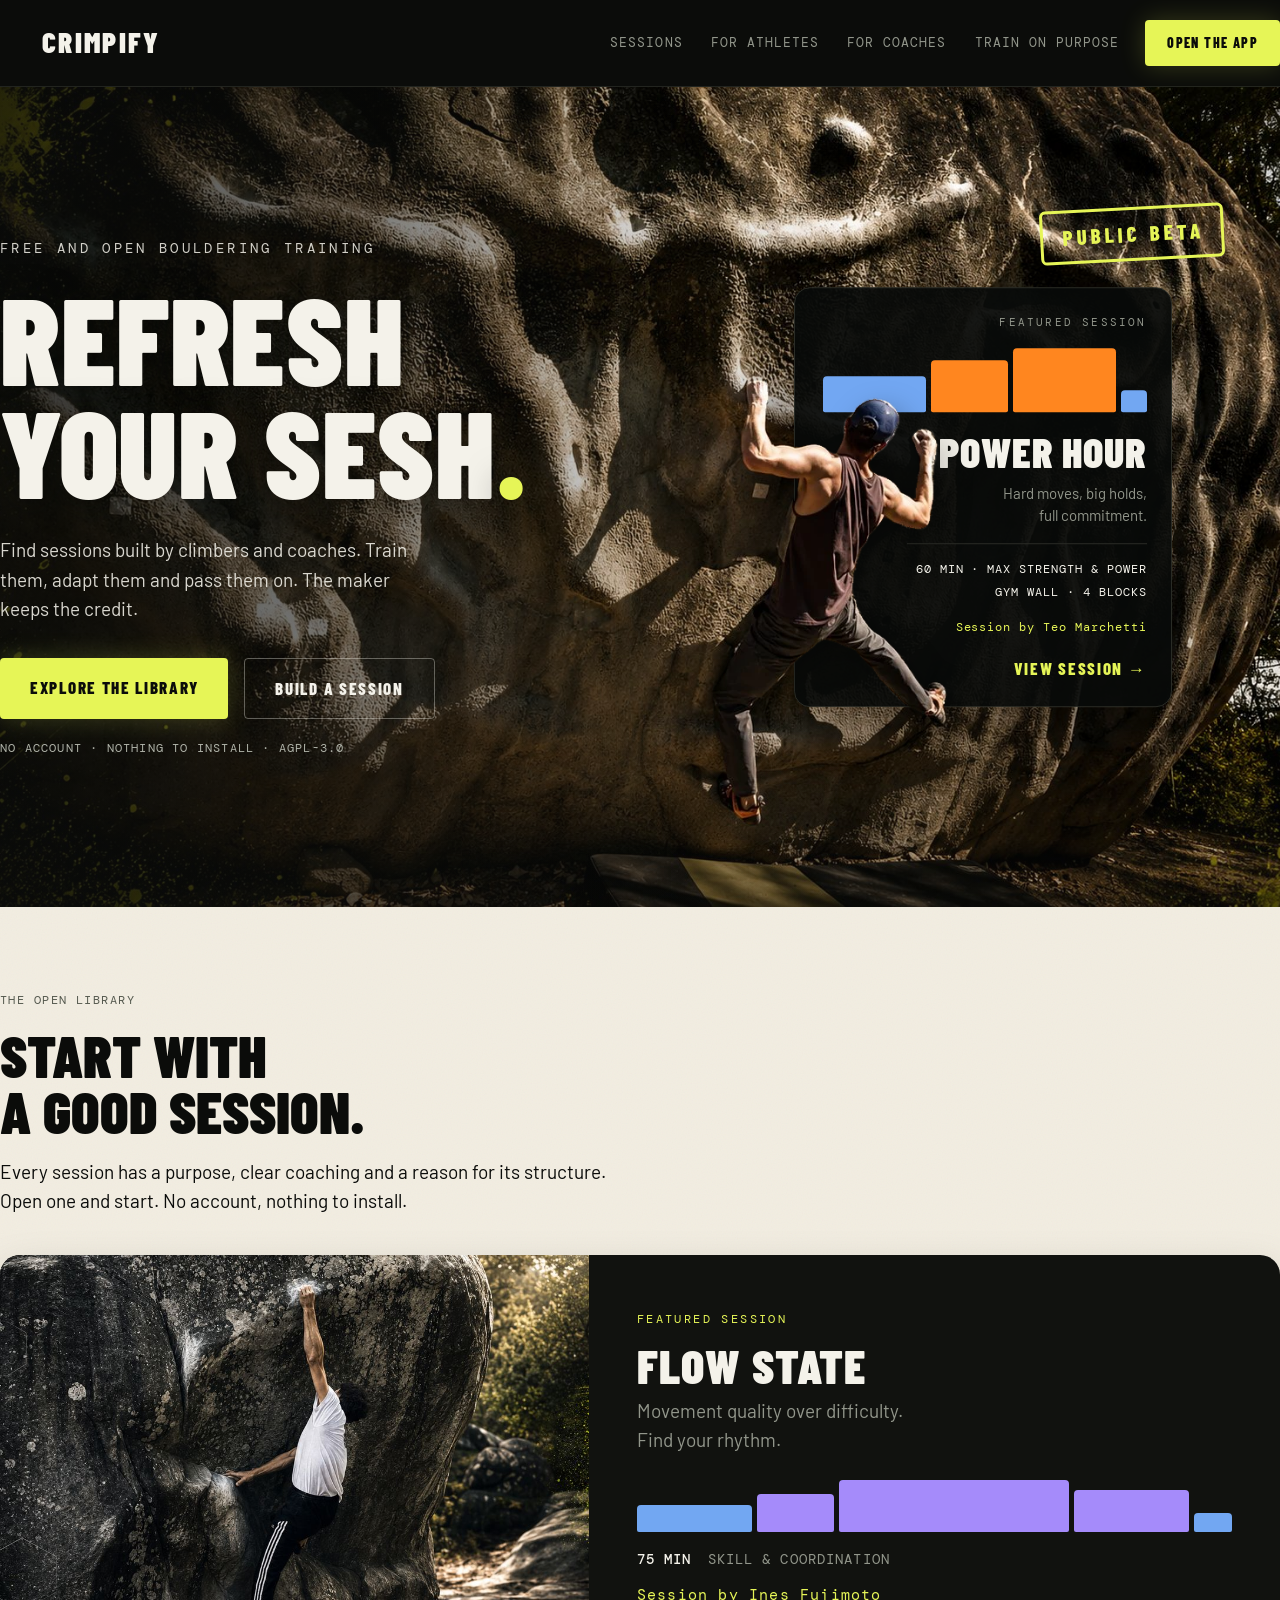
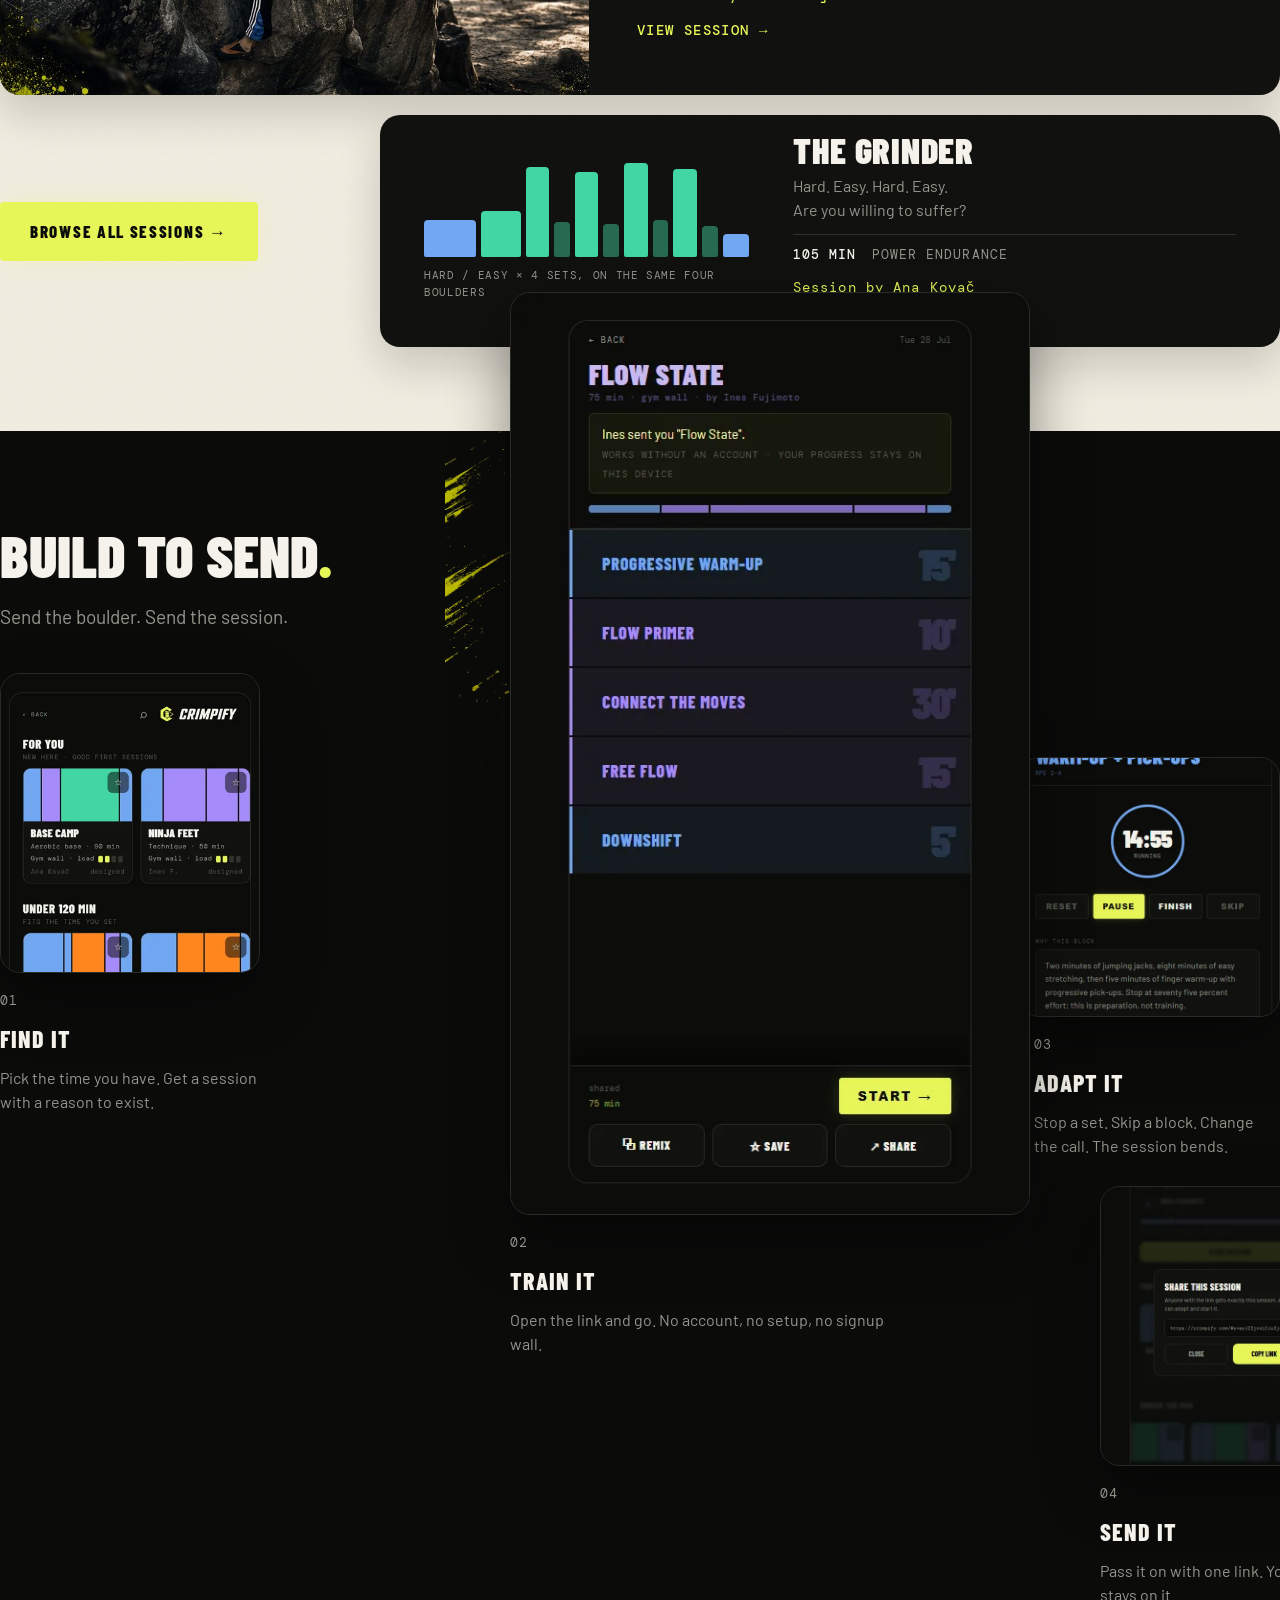
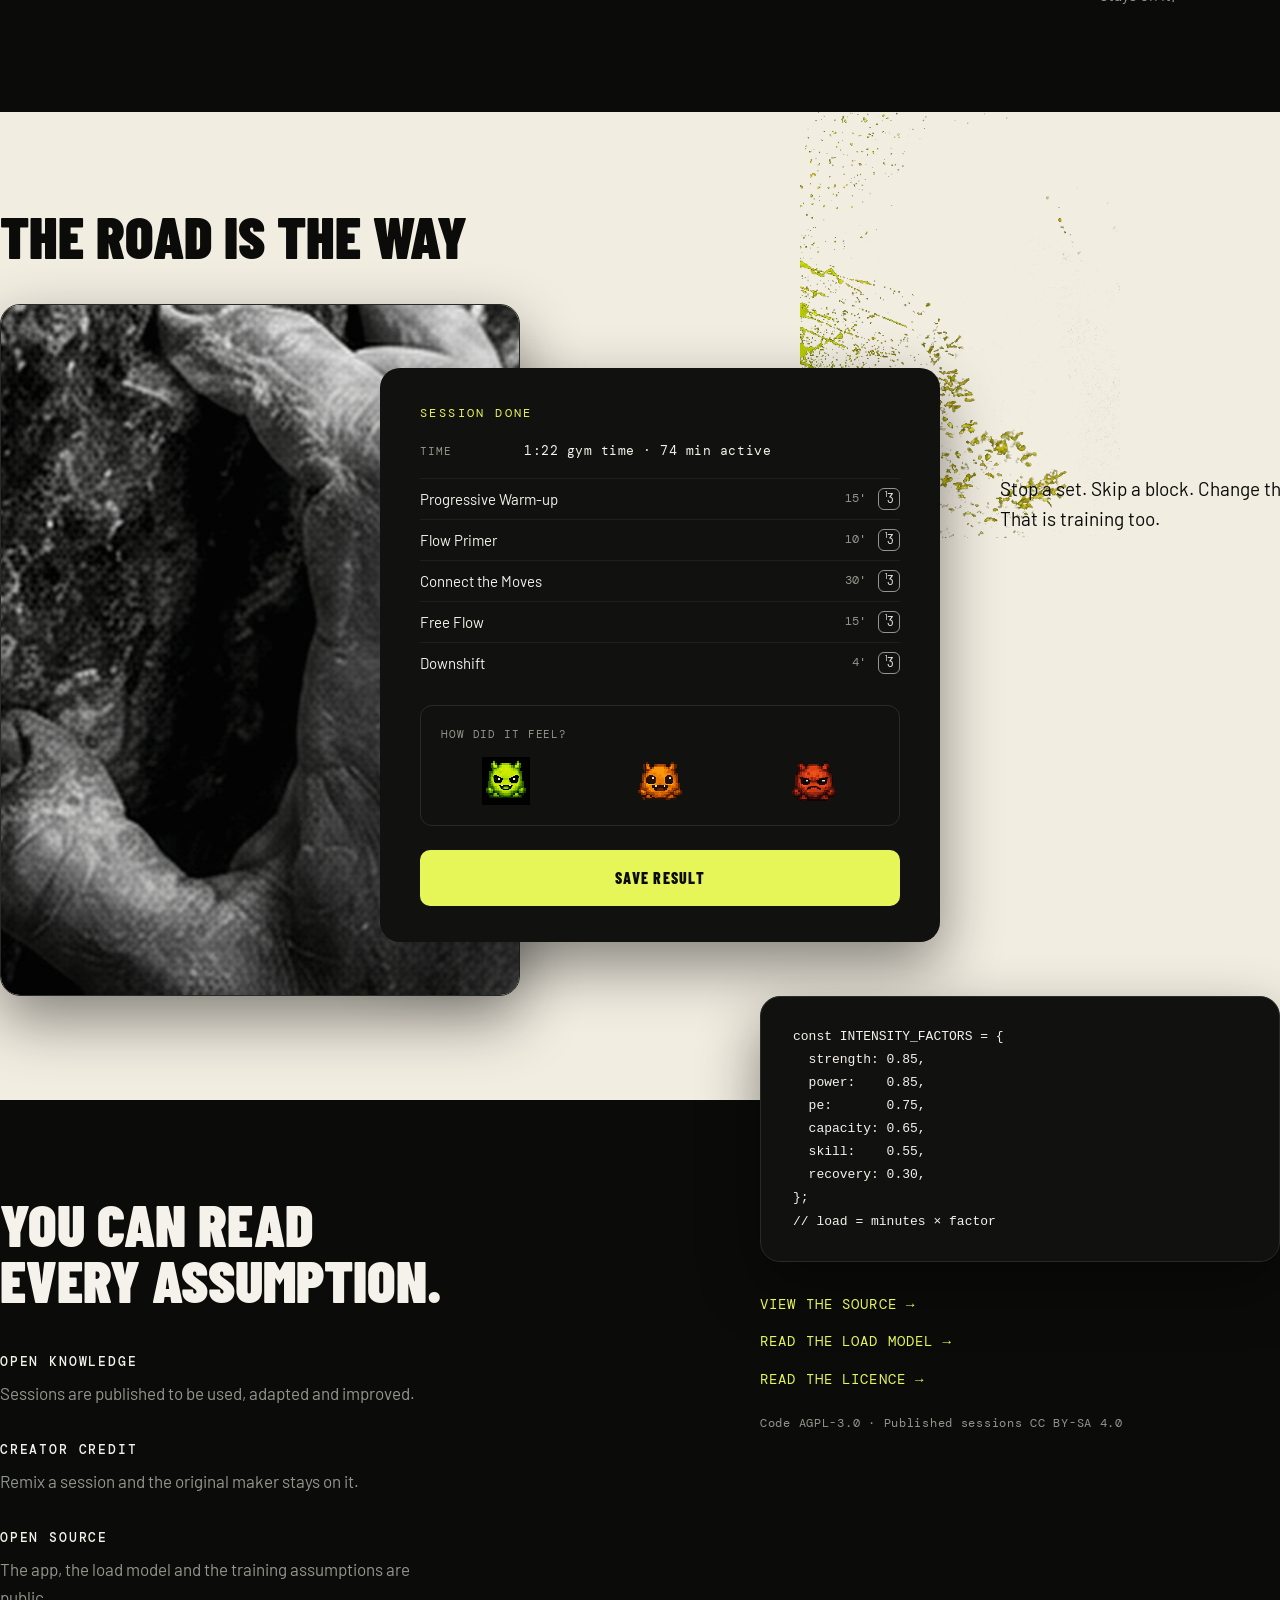
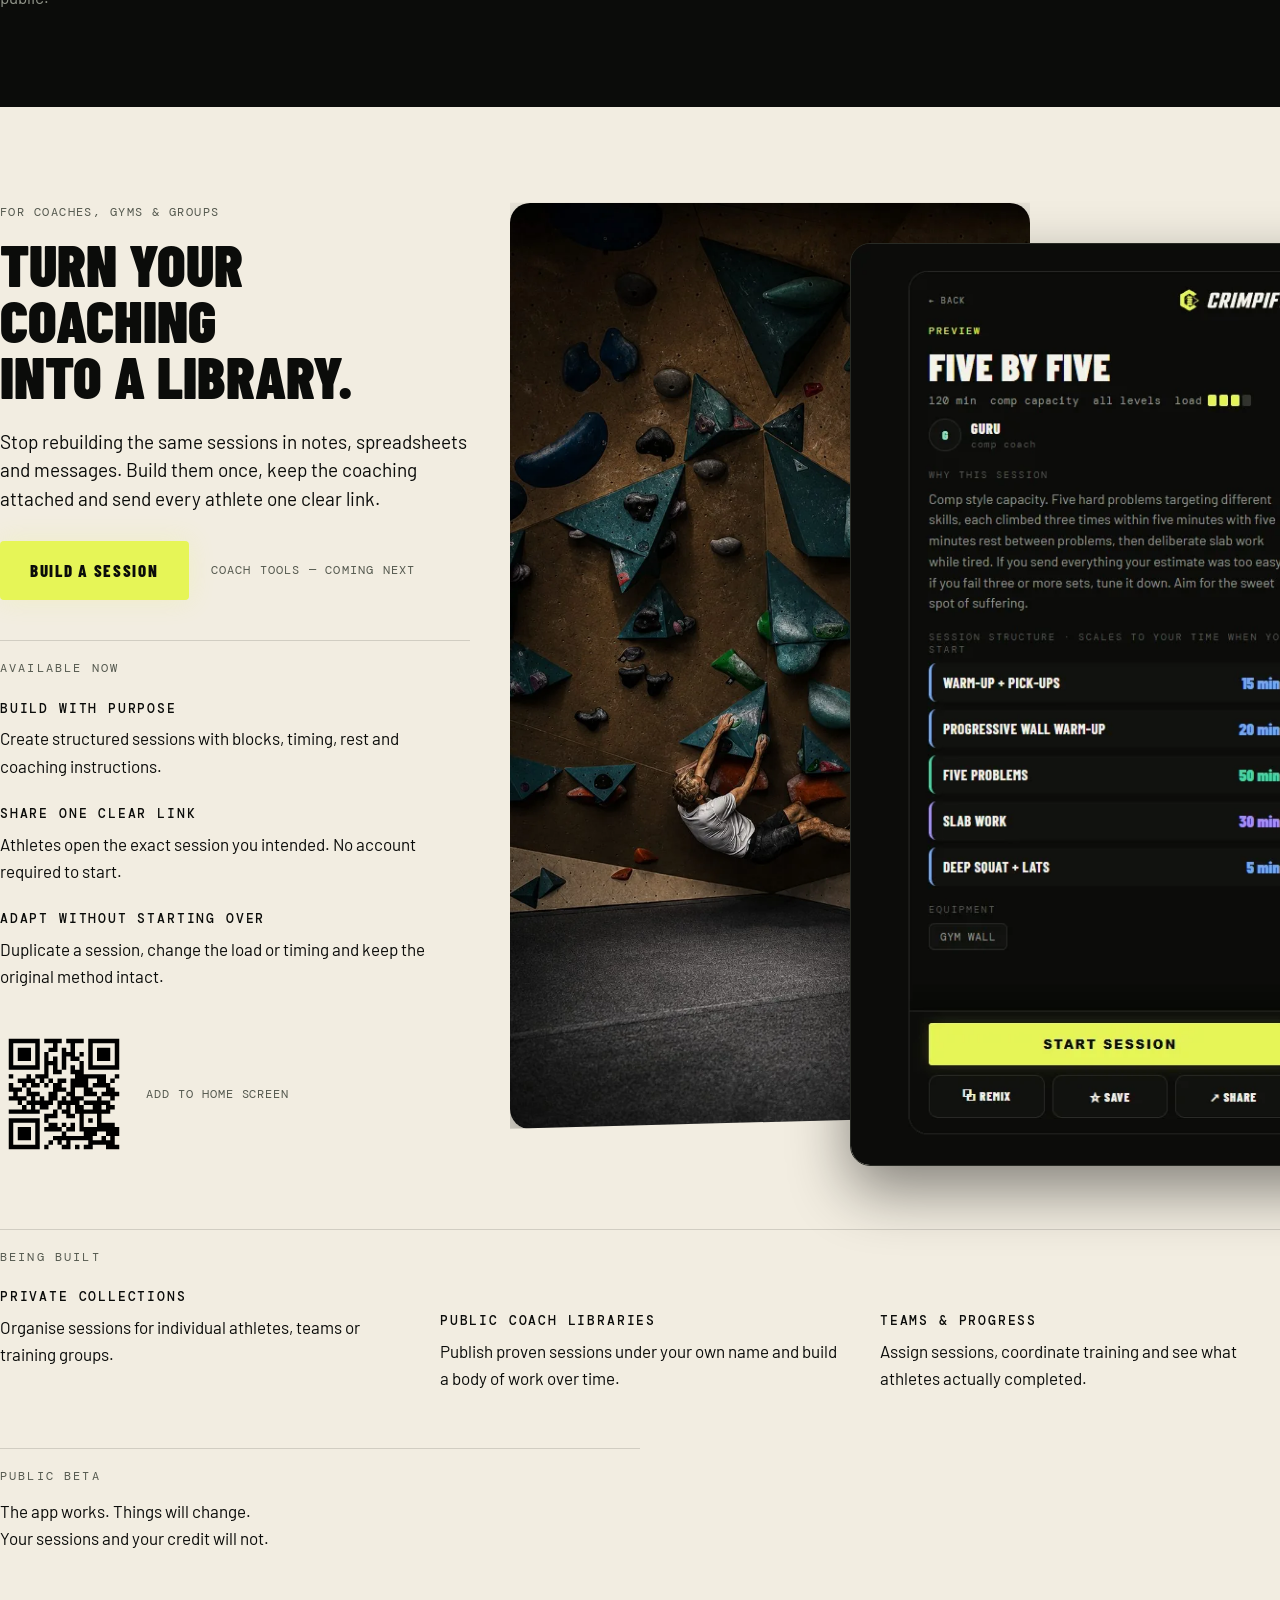
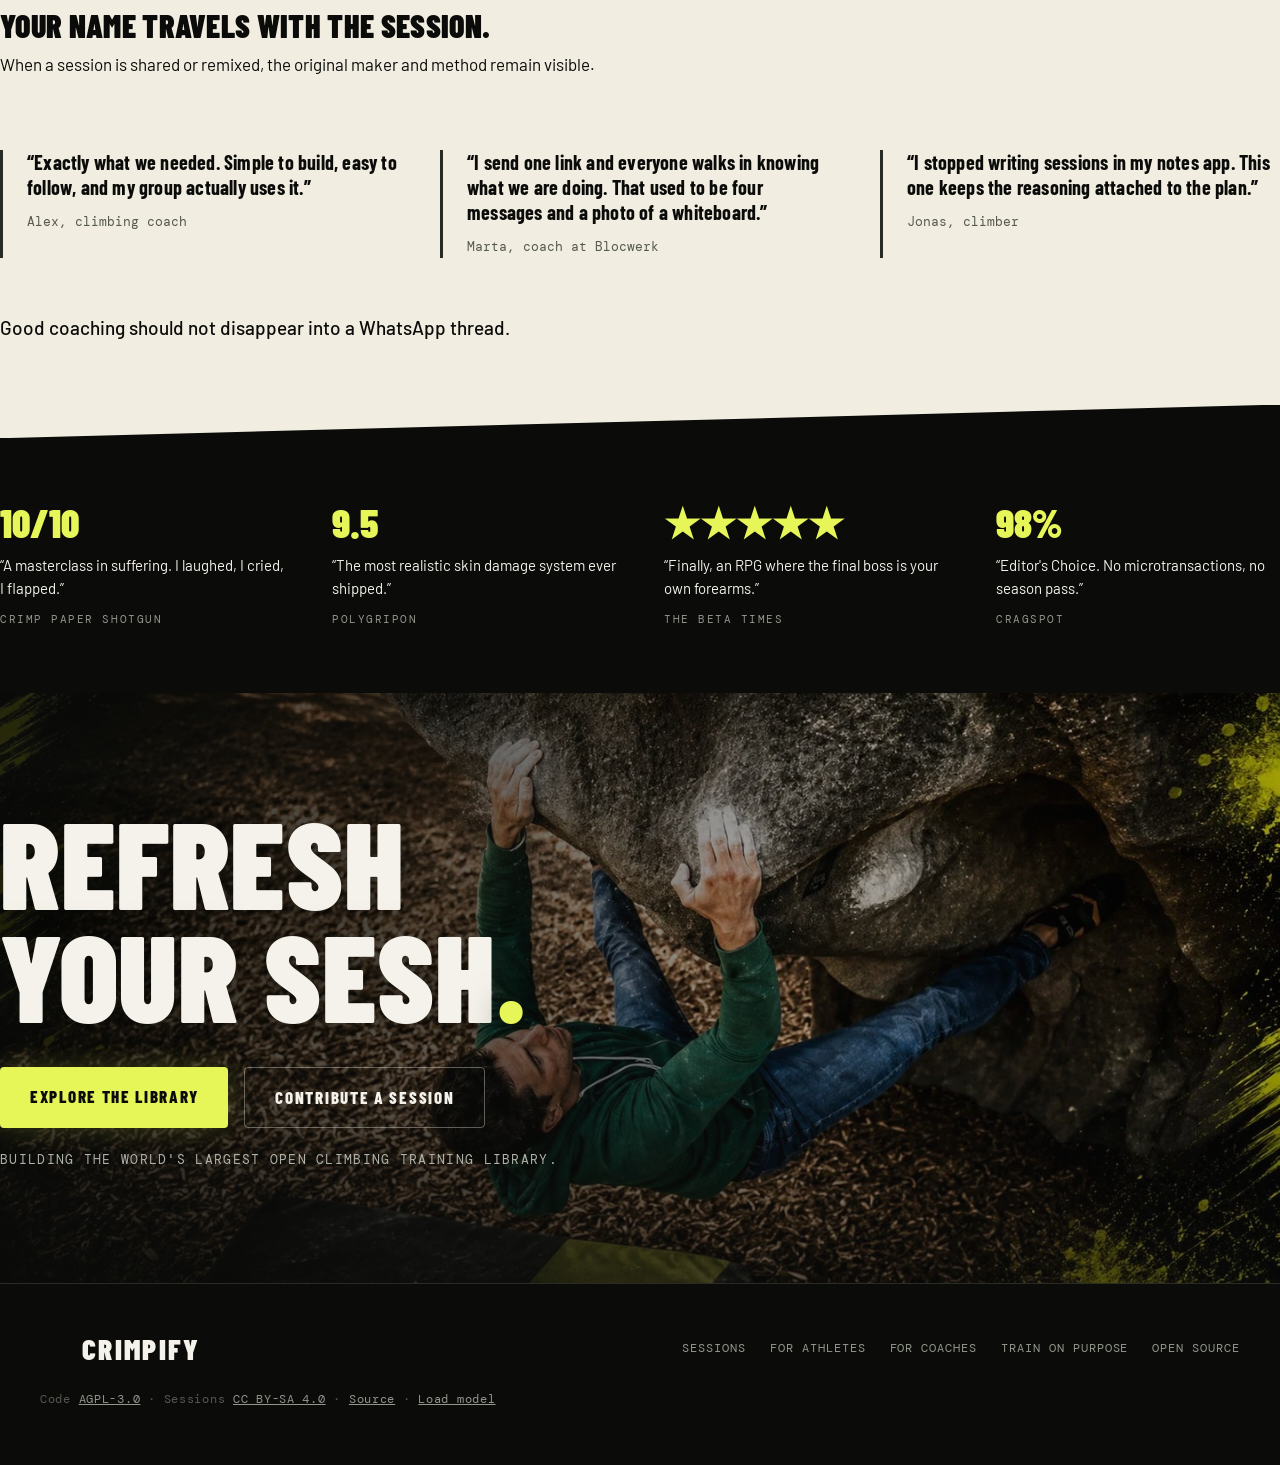
==== why/index.html @ f175fdbe "site: mock-namen op de coachquotes Alex (coach), Marta (coach at Blocwerk, fictieve gym - bewust nie" ====
<!DOCTYPE html>
<html lang="en">
<head>
<meta charset="UTF-8">
<meta name="viewport" content="width=device-width, initial-scale=1.0">
<title>Crimpify &middot; Free and open bouldering training</title>
<meta name="description" content="Sessions built by climbers and coaches. Open one and start. No account, nothing to install. The maker keeps the credit.">
<link rel="canonical" href="https://crimpify.com/why/">
<meta property="og:title" content="Crimpify: the open climbing training library">
<meta property="og:description" content="Refresh your sesh. Find it. Send it. Remix it.">
<meta property="og:image" content="https://crimpify.com/og.png">
<meta property="og:url" content="https://crimpify.com/why/">
<meta name="theme-color" content="#0B0C0A">
<link rel="icon" href="../favicon.svg" type="image/svg+xml">
<link rel="stylesheet" href="assets/site.css">
</head>
<body>

<header class="site">
  <div class="wrap site-bar">
    <a class="brand" href="/" aria-label="Crimpify">
      <span class="mark" aria-hidden="true"></span>
      <span><b>CRIMPIFY</b></span>
    </a>
    <nav class="main" aria-label="Sections">
      <a href="#sessions">Sessions</a>
      <a href="#athletes">For athletes</a>
      <a href="#coaches">For coaches</a>
      <a href="#purpose">Train on purpose</a>
    </nav>
    <a class="btn btn-acid" href="/">Open the app</a>
    <!-- mobiel menu: <details>, geen JS; desktop verbergt dit -->
    <details class="m-nav">
      <summary aria-label="Menu"><i></i><i></i></summary>
      <nav class="m-panel" aria-label="Sections">
        <a href="#sessions">Sessions</a>
        <a href="#athletes">For athletes</a>
        <a href="#coaches">For coaches</a>
        <a href="#purpose">Train on purpose</a>
      </nav>
    </details>
  </div>
</header>

<main>
  <!-- STAGE 1: alleen de hero. Volgende secties volgen per fase. -->
  <section class="hero">
    <div class="hero-photo" role="img" aria-label="Boulderer moving across a sculpted outdoor boulder"></div>
    <div class="hero-shade" aria-hidden="true"></div>
    <div class="wrap hero-grid">
      <div class="hero-copy">
        <p class="eyebrow">Free and open bouldering training</p>
        <h1>Refresh<br>your sesh<span class="dot">.</span></h1>
        <p class="lede">Find sessions built by climbers and coaches. Train them, adapt them and pass them on. The maker keeps the credit.</p>
        <div class="hero-ctas">
          <a class="btn btn-acid" href="/#browse">Explore the library</a>
          <a class="btn btn-ghost" href="/#build">Build a session</a>
        </div>
        <p class="trust">No account &middot; Nothing to install &middot; AGPL-3.0</p>
      </div>
    </div>

    <!-- compacte Power Hour-kaart, rechts van het midden, ingebed in de foto -->
    <a class="ph-card" id="phStack" href="/#s=eyJ2IjoxLCJuIjoiUG93ZXIgSG91ciIsImsiOlsicGhXYXJtdXAiLCJwaER5bmFtaWMiLCJwaExpbWl0IiwicGhEb3duc2hpZnQiXSwidCI6NjAsImMiOiJyZWQiLCJtIjoiVGVvIE1hcmNoZXR0aSIsImQiOlsyMCwxNSwyMCw1XX0" aria-label="Featured session: Power Hour by Teo Marchetti. View in the app.">
      <span class="ph-kicker">Featured session</span>
      <span class="fp" aria-hidden="true">
        <i style="flex:20;height:56%;background:var(--prepare)"></i>
        <i style="flex:15;height:82%;background:var(--max-effort)"></i>
        <i style="flex:20;height:100%;background:var(--max-effort)"></i>
        <i style="flex:5;height:34%;background:var(--prepare)"></i>
      </span>
      <span class="ph-name">Power Hour</span>
      <span class="ph-int">Hard moves, big holds,<br>full commitment.</span>
      <span class="ph-meta"><span>60 min &middot; Max Strength &amp; Power</span><br><span class="ph-meta2">Gym wall &middot; 4 blocks</span></span>
      <span class="ph-by">Session by Teo Marchetti</span>
      <span class="ph-view">View session &#8594;</span>
    </a>
    <span class="beta-stamp" aria-label="Public beta">Public beta</span>
    <!-- voorgrondlaag: vrijstaand klimmer-asset (alpha-mask) op hetzelfde
         canvas als de herofoto, met identieke background-regels en dus
         per constructie uitgelijnd. De kaart zit achter de klimmer en
         voor de rots. pointer-events none. -->
    <div class="hero-climber" aria-hidden="true"></div>
  </section>

  <!-- STAGE 3.3: de bibliotheek, gereset. Alleen: intro, een groot
       Flow State-object, een lage Grinder-strip en een Browse-actie.
       Geen telefoon, geen extra kaarten; de catalogus leeft in de app.
       Data en /#s=-links komen uit de echte app-catalogus. -->
  <section class="library" id="sessions">
    <div class="wrap">

      <header class="lib-head">
        <p class="lib-eyebrow">The open library</p>
        <h2>Start with<br>a good session.</h2>
        <p class="lib-lede">Every session has a purpose, clear coaching and a reason for its structure.<br>Open one and start. No account, nothing to install.</p>
      </header>

      <!-- het enige featured object: foto links (~45%), product rechts -->
      <a class="lc lc-flow" href="/#s=[base64]" aria-label="Flow State, 75 minute skill session by Ines Fujimoto, gym wall or spray wall. View in the app.">
        <img class="lc-photo" src="assets/lib-flowstate-560.jpg" srcset="assets/lib-flowstate-560.jpg 560w, assets/lib-flowstate-1000.jpg 1000w" sizes="(max-width:768px) 100vw, 600px" loading="lazy" alt="Climber in an open, extended position reaching high on a sunlit boulder">
        <div class="lc-body">
          <span class="lc-kicker">Featured session</span>
          <span class="lc-name">Flow State</span>
          <span class="lc-int">Movement quality over difficulty.<br>Find your rhythm.</span>
          <span class="fp" aria-hidden="true">
            <i style="flex:15;height:42%;background:var(--prepare)"></i>
            <i style="flex:10;height:60%;background:var(--skill)"></i>
            <i style="flex:30;height:82%;background:var(--skill)"></i>
            <i style="flex:15;height:66%;background:var(--skill)"></i>
            <i style="flex:5;height:30%;background:var(--prepare)"></i>
          </span>
          <span class="lc-stats"><b>75 min</b><span>Skill &amp; coordination</span></span>
          <span class="lc-by">Session by Ines Fujimoto</span>
          <span class="lc-view">View session &#8594;</span>
        </div>
      </a>

      <!-- onderste rij: actie links in de bewuste leegte, strip rechts -->
      <div class="lib-row">
        <div class="lib-cta">
          <a class="btn btn-acid" href="/#browse">Browse all sessions &#8594;</a>
        </div>
        <!-- ondersteunende strip: het HEHE-fingerprint is het beeld -->
        <a class="lc lc-grind" href="/#s=eyJ2IjoxLCJuIjoiVGhlIEdyaW5kZXIiLCJrIjpbInRnV2FybXVwIiwidGdTZXR1cCIsInRnSGVoZSIsInRnRG93bnNoaWZ0Il0sInQiOjEwNSwiYyI6ImxpbWUiLCJtIjoiQW5hIEtvdmHEjSIsImQiOlsyMCwxNSw2MCwxMF19" aria-label="The Grinder, 105 minute power endurance session by Ana Kovač. View in the app.">
          <div class="lc-grind-main">
            <!-- fingerprint = de echte HEHE-structuur: 4 sets hard/easy in het
                 60-min blok; hard = volume, easy = volume-dim -->
            <span class="fp fp-tall" aria-hidden="true">
              <i style="flex:20;height:38%;background:var(--prepare)"></i>
              <i style="flex:15;height:48%;background:var(--volume)"></i>
              <i style="flex:9;height:94%;background:var(--volume)"></i><i style="flex:6;height:36%;background:var(--volume-dim)"></i>
              <i style="flex:9;height:88%;background:var(--volume)"></i><i style="flex:6;height:34%;background:var(--volume-dim)"></i>
              <i style="flex:9;height:98%;background:var(--volume)"></i><i style="flex:6;height:38%;background:var(--volume-dim)"></i>
              <i style="flex:9;height:92%;background:var(--volume)"></i><i style="flex:6;height:32%;background:var(--volume-dim)"></i>
              <i style="flex:10;height:24%;background:var(--prepare)"></i>
            </span>
            <span class="fp-caption">Hard / easy &times; 4 sets, on the same four boulders</span>
          </div>
          <div class="lc-grind-info">
            <span class="lc-name">The Grinder</span>
            <span class="lc-int">Hard. Easy. Hard. Easy.<br>Are you willing to suffer?</span>
            <span class="lc-stats"><b>105 min</b><span>Power endurance</span></span>
            <span class="lc-by">Session by Ana Kovač</span>
            <span class="lc-view">View session &#8594;</span>
          </div>
        </a>
      </div>

    </div>
  </section>

  <!-- Fase 4/5 + deploy pass: secties 3-7 met echte assets en app-screens.
       Echte coachquotes komen later in sectie 6; tot die tijd is de
       satirische reviewband (data-satire) de enige social proof. -->

  <!-- sectie 3: BUILD TO SEND. — donker, vier stappen, één dominant venster -->
  <section class="band band-dark s-send" id="athletes">
    <img class="splat splat-send" src="assets/splat-a.webp" width="273" height="863" loading="lazy" alt="" aria-hidden="true">
    <div class="wrap">
      <header class="band-head">
        <h2>Build to send<span class="dot">.</span></h2>
        <p class="band-sub">Send the boulder. Send the session.</p>
      </header>
      <!-- elke stap draagt zijn eigen scherm; het dominante venster
           (stap 02) kruist de bovenrand van de sectie; de cascade zelf
           draagt de beweging (acid-lijn bewust verwijderd, run 1) -->
      <div class="send-stage">
        <ol class="send-flow">
          <li class="send-step ss1">
            <div class="shot-crop"><img src="assets/browse-420.webp" srcset="assets/browse-420.webp 420w, assets/browse-780.webp 780w" sizes="(max-width:768px) 100vw, 260px" width="780" height="1688" loading="lazy" alt="Crimpify browse view with session shelves sorted by goal and time"></div>
            <div class="step-txt"><span class="step-no">01</span><span class="step-t">Find it</span><span class="step-b">Pick the time you have. Get a session with a reason to exist.</span></div>
          </li>
          <li class="send-step ss2">
            <img class="shot" src="assets/shot-open-540.webp" width="540" height="960" loading="lazy" alt="A shared session opened from a link: Ines sent you Flow State, ready to start without an account">
            <div class="step-txt"><span class="step-no">02</span><span class="step-t">Train it</span><span class="step-b">Open the link and go. No account, no setup, no signup wall.</span></div>
          </li>
          <li class="send-step ss3">
            <div class="shot-crop"><img src="assets/shot-timer-540.webp" width="540" height="960" loading="lazy" alt="A running block timer with pause, finish and skip controls"></div>
            <div class="step-txt"><span class="step-no">03</span><span class="step-t">Adapt it</span><span class="step-b">Stop a set. Skip a block. Change the call. The session bends.</span></div>
          </li>
          <li class="send-step ss4">
            <div class="shot-crop"><img src="assets/shot-share-540.webp" width="540" height="960" loading="lazy" alt="The share dialog with a single session link ready to copy"></div>
            <div class="step-txt"><span class="step-no">04</span><span class="step-t">Send it</span><span class="step-b">Pass it on with one link. Your name stays on it.</span></div>
          </li>
        </ol>
      </div>
    </div>
  </section>

  <!-- sectie 4: TRAIN ON PURPOSE — papier, hoofdstukfoto + Session Done -->
  <section class="band band-paper s-plan" id="purpose">
    <img class="splat splat-plan" src="assets/splat-b.webp" width="420" height="559" loading="lazy" alt="" aria-hidden="true">
    <div class="wrap">
      <header class="band-head">
        <h2>The road is the way</h2>
      </header>
      <div class="plan-stage">
        <img class="shot plan-photo" src="assets/hand-520.jpg" srcset="assets/hand-520.jpg 520w, assets/hand-1040.jpg 1040w" sizes="(max-width:768px) 100vw, 520px" width="520" height="693" loading="lazy" alt="A chalked hand finding a crimp on dark rock">
        <!-- de echte Session Done-structuur, gevuld met een echte Flow
             State-sessie: tijdrij, blokkenlijst, responspaneel, actie -->
        <div class="done-panel">
          <p class="done-kicker">Session done</p>
          <div class="done-row"><span class="done-label">Time</span><span class="done-val">1:22 gym time &middot; 74 min active</span></div>
          <ul class="done-blocks">
            <li><span>Progressive Warm-up</span><span class="done-min">15'</span><span class="tick tick-done" aria-hidden="true"></span></li>
            <li><span>Flow Primer</span><span class="done-min">10'</span><span class="tick tick-done" aria-hidden="true"></span></li>
            <li><span>Connect the Moves</span><span class="done-min">30'</span><span class="tick tick-done" aria-hidden="true"></span></li>
            <li><span>Free Flow</span><span class="done-min">15'</span><span class="tick tick-done" aria-hidden="true"></span></li>
            <li><span>Downshift</span><span class="done-min">4'</span><span class="tick tick-done" aria-hidden="true"></span></li>
          </ul>
          <div class="done-response">
            <p class="done-label">How did it feel?</p>
            <div class="done-monsters">
              <img src="assets/monster-green.png" width="256" height="256" loading="lazy" alt="Green pixel monster: boss defeated, strong and in control">
              <img src="assets/monster-orange.png" width="256" height="256" loading="lazy" alt="Orange pixel monster: hard but controlled">
              <img src="assets/monster-red.png" width="256" height="256" loading="lazy" alt="Red pixel monster: not today, back off smart">
            </div>
          </div>
          <div class="done-cta">Save result</div>
        </div>
        <p class="plan-copy">Stop a set. Skip a block. Change the call.<br>That is training too.</p>
      </div>
    </div>
  </section>

  <!-- sectie 5: BUILT IN THE OPEN — donker, bewijs op detailformaat -->
  <section class="band band-dark s-open" id="open">
    <div class="wrap">
      <header class="band-head">
        <h2>You can read<br>every assumption.</h2>
      </header>
      <div class="open-grid">
        <div class="open-points">
          <div class="open-point"><h3>Open knowledge</h3><p>Sessions are published to be used, adapted and improved.</p></div>
          <div class="open-point"><h3>Creator credit</h3><p>Remix a session and the original maker stays on it.</p></div>
          <div class="open-point"><h3>Open source</h3><p>The app, the load model and the training assumptions are public.</p></div>
        </div>
        <div class="open-proof">
          <!-- echt fragment uit app.js (INTENSITY_FACTORS, r.527-539), ingekort -->
          <pre class="code-card"><code>const INTENSITY_FACTORS = {
  strength: 0.85,
  power:    0.85,
  pe:       0.75,
  capacity: 0.65,
  skill:    0.55,
  recovery: 0.30,
};
// load = minutes &times; factor</code></pre>
          <ul class="open-links">
            <li><a href="https://github.com/Gl1tchWizard/Crimpify">View the source &#8594;</a></li>
            <li><a href="/docs/load-model.md">Read the load model &#8594;</a></li>
            <li><a href="/LICENSE">Read the licence &#8594;</a></li>
          </ul>
          <p class="open-lic">Code AGPL-3.0 &middot; Published sessions CC BY-SA 4.0</p>
        </div>
      </div>
    </div>
  </section>

  <!-- sectie 6: FOR COACHES AND GYMS — papier, één screen over de muurfoto -->
  <section class="band band-paper s-coach" id="coaches">
    <div class="wrap">
      <div class="coach-grid">
        <div class="coach-copy">
          <p class="coach-kicker">For coaches, gyms &amp; groups</p>
          <h2>Turn your coaching<br>into a library.</h2>
          <p class="coach-problem">Stop rebuilding the same sessions in notes, spreadsheets and messages. Build them once, keep the coaching attached and send every athlete one clear link.</p>
          <div class="coach-ctas">
            <a class="btn btn-acid" href="/#build">Build a session</a>
            <span class="coach-coming">Coach tools &mdash; coming next</span>
          </div>
          <p class="group-label">Available now</p>
          <div class="coach-points">
            <div class="coach-point"><h3>Build with purpose</h3><p>Create structured sessions with blocks, timing, rest and coaching instructions.</p></div>
            <div class="coach-point"><h3>Share one clear link</h3><p>Athletes open the exact session you intended. No account required to start.</p></div>
            <div class="coach-point"><h3>Adapt without starting over</h3><p>Duplicate a session, change the load or timing and keep the original method intact.</p></div>
          </div>
          <div class="coach-qr">
            <img src="assets/qr.png" alt="QR code linking to the Crimpify app" width="128" height="128" loading="lazy">
            <span>Add to home screen</span>
          </div>
        </div>
        <div class="coach-stage">
          <!-- één gebalanceerd paar: foto en scherm even groot, harde
               rechthoeken, 34,6% overlap; het scherm ligt voor, de
               klimmer blijft volledig zichtbaar in het linkerdeel -->
          <div class="coach-wall-frame"><img class="coach-wall" src="assets/coach-wall-500.webp" srcset="assets/coach-wall-500.webp 500w, assets/coach-wall-1000.webp 1000w" sizes="(max-width:768px) 88vw, 520px" width="500" height="751" loading="lazy" alt="A climber mid-move on a steep indoor bouldering wall"></div>
          <img class="shot coach-screen" src="assets/shot-coach-540.webp" width="540" height="960" loading="lazy" alt="A coach's session in Crimpify: Five by Five with its blocks, coach credit and start action">
        </div>
      </div>
      <!-- wat er wordt gebouwd: intentie, geen beschikbaarheid; items uit
           backlog/strategie (completions, coach model, coach-met-groep) -->
      <div class="coach-next">
        <p class="group-label">Being built</p>
        <div class="coach-next-grid">
          <div class="coach-point"><h3>Private collections</h3><p>Organise sessions for individual athletes, teams or training groups.</p></div>
          <div class="coach-point"><h3>Public coach libraries</h3><p>Publish proven sessions under your own name and build a body of work over time.</p></div>
          <div class="coach-point"><h3>Teams &amp; progress</h3><p>Assign sessions, coordinate training and see what athletes actually completed.</p></div>
        </div>
      </div>
      <div class="coach-beta">
        <p class="group-label">Public beta</p>
        <p>The app works. Things will change.<br>Your sessions and your credit will not.</p>
      </div>
      <div class="coach-credit">
        <h3>Your name travels with the session.</h3>
        <p>When a session is shared or remixed, the original maker and method remain visible.</p>
      </div>
      <div class="coach-quotes">
        <figure class="quote" data-placeholder="true" data-asset="real testimonial 1">
          <blockquote>&ldquo;Exactly what we needed. Simple to build, easy to follow, and my group actually uses it.&rdquo;</blockquote>
          <figcaption>Alex, climbing coach</figcaption>
        </figure>
        <figure class="quote" data-placeholder="true" data-asset="real testimonial 2">
          <blockquote>&ldquo;I send one link and everyone walks in knowing what we are doing. That used to be four messages and a photo of a whiteboard.&rdquo;</blockquote>
          <figcaption>Marta, coach at Blocwerk</figcaption>
        </figure>
        <figure class="quote" data-placeholder="true" data-asset="real testimonial 3">
          <blockquote>&ldquo;I stopped writing sessions in my notes app. This one keeps the reasoning attached to the plan.&rdquo;</blockquote>
          <figcaption>Jonas, climber</figcaption>
        </figure>
      </div>
      <p class="coach-close">Good coaching should not disappear into a WhatsApp thread.</p>
    </div>
  </section>

  <!-- satirische reviewband: een knipoog in de boss-defeated-stem.
       Echte coachquotes komen later in sectie 6; dit vervangt ze niet. -->
  <section class="band band-dark s-reviews" data-satire="true" aria-label="Satirical review scores">
    <div class="wrap">
      <ul class="review-band">
        <li><span class="rv-score">10/10</span><blockquote>&ldquo;A masterclass in suffering. I laughed, I cried, I flapped.&rdquo;</blockquote><span class="rv-outlet">Crimp Paper Shotgun</span></li>
        <li><span class="rv-score">9.5</span><blockquote>&ldquo;The most realistic skin damage system ever shipped.&rdquo;</blockquote><span class="rv-outlet">Polygripon</span></li>
        <li><span class="rv-score">&#9733;&#9733;&#9733;&#9733;&#9733;</span><blockquote>&ldquo;Finally, an RPG where the final boss is your own forearms.&rdquo;</blockquote><span class="rv-outlet">The Beta Times</span></li>
        <li><span class="rv-score">98%</span><blockquote>&ldquo;Editor's Choice. No microtransactions, no season pass.&rdquo;</blockquote><span class="rv-outlet">Cragspot</span></li>
      </ul>
    </div>
  </section>

  <!-- sectie 7: slot-CTA — donker, fotografisch, de regel van de hero -->
  <section class="band band-dark s-cta">
    <div class="wrap cta-wrap">
      <h2>Refresh<br>your sesh<span class="dot">.</span></h2>
      <div class="cta-actions">
        <a class="btn btn-acid" href="/#browse">Explore the library</a>
        <a class="btn btn-ghost" href="/#build">Contribute a session</a>
      </div>
      <p class="cta-ambition">Building the world's largest open climbing training library.</p>
    </div>
    <img class="cta-photo" src="assets/cta-wide-1440.webp" srcset="assets/cta-wide-720.webp 720w, assets/cta-wide-1440.webp 1440w" sizes="100vw" width="1440" height="810" loading="lazy" alt="A boulderer pulling onto an overhanging boulder while a spotter watches">
    <div class="cta-shade" aria-hidden="true"></div>
  </section>
</main>

<footer class="site-foot">
  <div class="wrap foot-grid">
    <a class="brand" href="/" aria-label="Crimpify"><span class="mark" aria-hidden="true"></span><b>CRIMPIFY</b></a>
    <nav aria-label="Footer">
      <a href="#sessions">Sessions</a>
      <a href="#athletes">For athletes</a>
      <a href="#coaches">For coaches</a>
      <a href="#purpose">Train on purpose</a>
      <a href="#open">Open source</a>
    </nav>
    <p class="foot-lic">Code <a href="/LICENSE">AGPL-3.0</a> &middot; Sessions <a href="/LICENSE-CONTENT">CC BY-SA 4.0</a> &middot; <a href="https://github.com/Gl1tchWizard/Crimpify">Source</a> &middot; <a href="/docs/load-model.md">Load model</a></p>
  </div>
</footer>

<!-- GoatCounter: cookieloos, aggregaat-only; zelfde teller als de app -->
<script data-goatcounter="https://crimpify.goatcounter.com/count" async src="//gc.zgo.at/count.js"></script>
</body>
</html>
---- why/assets/site.css ----
/* Crimpify public site (/why/), stage 1: header + hero.
   Zelfde ontwerptokens als de app; fonts self-hosted als woff2. */

@font-face { font-family:'Barlow Condensed'; font-style:normal; font-weight:700; font-display:swap; src:url('fonts/BarlowCondensed-700.woff2') format('woff2'); }
@font-face { font-family:'Barlow Condensed'; font-style:normal; font-weight:800; font-display:swap; src:url('fonts/BarlowCondensed-800.woff2') format('woff2'); }
@font-face { font-family:'Barlow Condensed'; font-style:normal; font-weight:900; font-display:swap; src:url('fonts/BarlowCondensed-900.woff2') format('woff2'); }
@font-face { font-family:'Barlow'; font-style:normal; font-weight:400; font-display:swap; src:url('fonts/Barlow-400.woff2') format('woff2'); }
@font-face { font-family:'Barlow'; font-style:normal; font-weight:500; font-display:swap; src:url('fonts/Barlow-500.woff2') format('woff2'); }
@font-face { font-family:'DM Mono'; font-style:normal; font-weight:400; font-display:swap; src:url('fonts/DMMono-400.woff2') format('woff2'); }
@font-face { font-family:'DM Mono'; font-style:normal; font-weight:500; font-display:swap; src:url('fonts/DMMono-500.woff2') format('woff2'); }

:root {
  --ink:#0B0C0A; --carbon:#11120F; --graphite:#292B25;
  --chalk:#F4F2EA; --paper:#F2EDE1; --dust:#92968B; --disabled:#55594F;
  --acid:#E6F557; --acid-text:#0B0C0A;
  --prepare:#72A7F2; --volume:#42D6A4; --max-effort:#FF861F; --skill:#A58BFA;
  /* gedempte volume-variant: easy-segmenten in het Grinder-fingerprint */
  --volume-dim:color-mix(in srgb, var(--volume) 45%, var(--carbon));
  --disp:'Barlow Condensed',sans-serif; --body:'Barlow',sans-serif; --mono:'DM Mono',monospace;
  /* één paginagrid: hero en bibliotheek delen dezelfde goot */
  --gutter:40px;
  /* één hoekwaarde voor de hele pagina: sectieovergangen en fotoranden.
     Tekst roteert nooit; alleen buitenranden worden gesneden. */
  --angle:1.5deg;
  /* één elevatiefamilie voor alle zwevende objecten */
  --elev:0 24px 60px rgba(0,0,0,.45);
}

*,*::before,*::after { box-sizing:border-box; margin:0; padding:0; }
html,body { overflow-x:clip; }
body { background:var(--ink); color:var(--chalk); font-family:var(--body); font-size:16px; line-height:1.6; -webkit-font-smoothing:antialiased; }
img,svg { max-width:100%; height:auto; display:block; }
a { color:inherit; }
.wrap { max-width:calc(1440px - 2*var(--gutter)); margin:0 auto; padding:0 var(--gutter); }
a:focus-visible,button:focus-visible { outline:2px solid var(--acid); outline-offset:3px; }
@media (prefers-reduced-motion:reduce){ *,*::before,*::after { transition:none !important; animation:none !important; } }

/* knoppen */
.btn { display:inline-block; font-family:var(--disp); font-weight:800; font-size:17px; letter-spacing:.1em; text-transform:uppercase; text-decoration:none; padding:16px 30px; border-radius:4px; white-space:nowrap; }
.btn-acid { background:var(--acid); color:var(--acid-text); box-shadow:0 0 26px rgba(230,245,87,.2); }
.btn-acid:hover { box-shadow:0 0 36px rgba(230,245,87,.38); }
.btn-ghost { border:1px solid rgba(244,242,234,.35); color:var(--chalk); }
.btn-ghost:hover { border-color:var(--chalk); }

/* ── navigatie ── */
header.site { position:relative; z-index:20; background:var(--ink); border-bottom:1px solid rgba(41,43,37,.8); }
.site-bar { display:flex; align-items:center; gap:26px; padding:20px 0; }
.brand { display:flex; align-items:center; gap:12px; text-decoration:none; }
.mark { width:30px; height:34px; background:var(--acid); -webkit-mask:url('../../crimpify-mono.svg') no-repeat center / contain; mask:url('../../crimpify-mono.svg') no-repeat center / contain; }
.brand b { font-family:var(--disp); font-weight:900; font-size:29px; letter-spacing:.08em; color:var(--chalk); line-height:1; }
nav.main { margin-left:auto; display:flex; gap:28px; }
nav.main a { font-family:var(--mono); font-size:13px; letter-spacing:.08em; text-transform:uppercase; color:var(--dust); text-decoration:none; padding:8px 0; }
nav.main a:hover { color:var(--chalk); }
header.site .btn { padding:12px 22px; font-size:14px; }

/* ── hero: één compositie van foto, kop en productobject ── */
.hero { position:relative; min-height:820px; display:flex; align-items:center; overflow:hidden; background:var(--ink); }
/* laagvolgorde: foto+shade (1) → kaart (2) → klimmer (3) → copy (4) */
.hero-photo { position:absolute; inset:0; z-index:1; background:url('hero.jpg') 62% center / cover no-repeat; }
/* gradient links voor leesbaarheid; bewust half doorzichtig zodat de
   acid-spatten in de foto zelf achter de kop blijven gloeien */
.hero-shade { position:absolute; inset:0; z-index:1; background:
  linear-gradient(90deg, rgba(11,12,10,.78) 0%, rgba(11,12,10,.52) 30%, rgba(11,12,10,.14) 52%, rgba(11,12,10,0) 68%),
  linear-gradient(0deg, rgba(11,12,10,.42) 0%, rgba(11,12,10,0) 24%); }
.hero-grid { position:relative; z-index:4; display:flex; align-items:center; justify-content:space-between; gap:48px; width:100%; padding:64px 0; }
.hero-copy { max-width:46%; }
.eyebrow { font-family:var(--mono); font-size:14px; letter-spacing:.24em; text-transform:uppercase; color:var(--chalk); opacity:.85; }
.hero h1 { font-family:var(--disp); font-weight:900; font-size:clamp(84px,9.6vw,138px); line-height:.92; text-transform:uppercase; letter-spacing:.005em; margin:22px 0 28px; text-shadow:0 4px 34px rgba(11,12,10,.55); }
.hero h1 .dot { color:var(--acid); }
.hero p.lede { max-width:440px; font-size:19px; line-height:1.55; color:var(--chalk); opacity:.88; }
.hero-ctas { display:flex; gap:16px; margin:34px 0 20px; flex-wrap:wrap; }
.trust { font-family:var(--mono); font-size:12px; letter-spacing:.1em; text-transform:uppercase; color:color-mix(in srgb, var(--chalk) 30%, var(--dust)); }

/* ── Power Hour: compacte kaart, ingebed in de foto ──
   De kaart zit achter de klimmer en voor de rots. Positie is verankerd
   aan de FOTO, niet aan de viewport: de klimmer staat door de cover-
   berekening op 62vw+const (foto breder dan viewport) dan wel op een
   vast beeldpercentage (viewport breder dan foto, media query onder).
   Zo is de overlap kaart/klimmer op elke desktopbreedte gelijk.
   Linkerdeel van de kaart (~30%, padding-left) is bewust stille zone
   die achter de klimmer doorloopt; alle leesbare content staat rechts. */
.ph-card { position:absolute; z-index:2; left:min(62vw, calc(100vw - 402px)); top:50%; transform:translateY(-50%); width:378px; display:flex; flex-direction:column; text-decoration:none; background:rgba(8,10,9,.94); border:1px solid var(--graphite); border-radius:16px; padding:26px 24px 24px 112px; box-shadow:0 34px 80px rgba(0,0,0,.55); }
@media (min-width:1458px){ .ph-card { left:calc(69.737vw - 103px); } }
.ph-kicker { font-family:var(--mono); font-size:11px; letter-spacing:.2em; text-transform:uppercase; color:var(--dust); text-align:right; }
/* fingerprint mag door de stille zone heen lopen (negatieve marge) */
.ph-card .fp { margin:16px 0 18px -84px; }
.ph-name { font-family:var(--disp); font-weight:900; font-size:42px; letter-spacing:.02em; text-transform:uppercase; line-height:1; color:var(--chalk); text-align:right; }
.ph-int { font-size:15px; color:var(--dust); line-height:1.5; margin:10px 0 16px; text-align:right; }
.ph-meta { font-family:var(--mono); font-size:12px; letter-spacing:.08em; text-transform:uppercase; color:var(--chalk); line-height:1.9; border-top:1px solid var(--graphite); padding-top:14px; text-align:right; }
.ph-by { font-family:var(--mono); font-size:12px; letter-spacing:.08em; color:var(--acid); margin-top:14px; text-align:right; }
.ph-view { font-family:var(--disp); font-weight:800; font-size:17px; letter-spacing:.1em; text-transform:uppercase; color:var(--acid); margin-top:18px; text-align:right; }
.ph-card:hover .ph-view { text-shadow:0 0 18px rgba(230,245,87,.5); }

/* voorgrondlaag: dezelfde foto als los vrijstaand klimmer-asset (alpha-
   mask, zelfde canvasmaat als hero.jpg) met identieke background-regels,
   dus per constructie pixel-perfect uitgelijnd op .hero-photo */
.hero-climber { position:absolute; inset:0; z-index:3; pointer-events:none;
  background:url('hero-climber-foreground.webp') 62% center / cover no-repeat;
  filter:drop-shadow(8px 10px 14px rgba(0,0,0,.28)); }

@media (max-width:1180px){
  .hero-copy { max-width:52%; }
}

/* ── mobiel (fase 2): eigen compositie, geen gestapelde desktop ──
   Copy op inkt, daaronder een fotoband van 500px met een vaste
   beeldschaal (background-size:auto 500px): de klimmer is op elke
   mobiele breedte even groot en staat verankerd op 45vw. De kaart is
   aan dezelfde 45vw verankerd en hangt over de onderrand van de foto;
   de schenen/schoenen van de klimmer kruisen de fingerprint-zone
   (cut-through, lichter dan desktop). */
.m-nav { display:none; }
@media (max-width:768px){
  :root { --gutter:20px; }

  /* header: compact, logo + OPEN THE APP + menuknop */
  .site-bar { padding:12px 20px; gap:14px; }
  .brand b { font-size:24px; }
  .mark { width:26px; height:30px; }
  nav.main { display:none; }
  header.site .btn { margin-left:auto; padding:12px 16px; font-size:13px; }
  .m-nav { display:block; position:relative; }
  .m-nav summary { list-style:none; cursor:pointer; width:44px; height:44px; border:1px solid var(--graphite); border-radius:6px; display:flex; flex-direction:column; gap:6px; align-items:center; justify-content:center; }
  .m-nav summary::-webkit-details-marker { display:none; }
  .m-nav summary i { width:16px; height:2px; background:var(--chalk); }
  .m-nav[open] summary { border-color:var(--chalk); }
  .m-panel { position:absolute; right:0; top:calc(100% + 10px); z-index:30; min-width:220px; display:flex; flex-direction:column; background:var(--carbon); border:1px solid var(--graphite); border-radius:10px; padding:8px 0; box-shadow:0 18px 44px rgba(0,0,0,.5); }
  .m-panel a { font-family:var(--mono); font-size:13px; letter-spacing:.08em; text-transform:uppercase; color:var(--dust); text-decoration:none; padding:12px 18px; }
  .m-panel a:hover { color:var(--chalk); }

  /* hero: copy boven, fotoband (500px) onder; kaart hangt over de
     onderrand van de band (bottom 56 < bandvoet 96). De smalle inktstrook
     onder de kaart is de overgang naar de papieren bibliotheek (fase 3). */
  .hero { min-height:0; display:block; padding-bottom:556px; }
  .beta-stamp { top:10px; right:14px; font-size:13px; border-width:2px; padding:4px 9px 4px 11px; }
  .hero-photo, .hero-shade, .hero-climber { inset:auto 0 96px 0; height:500px; }
  .hero-photo, .hero-climber { background-size:auto 500px; background-position:calc(45vw - 572px) 0; }
  .hero-shade { background:linear-gradient(180deg, var(--ink) 0%, rgba(11,12,10,.45) 16%, rgba(11,12,10,0) 42%); }
  .hero-grid { display:block; padding:40px 20px 0; }
  .hero-copy { max-width:none; }
  .eyebrow { font-size:11px; letter-spacing:.18em; }
  .hero h1 { font-size:clamp(56px,16.5vw,68px); margin:16px 0 20px; }
  .hero p.lede { font-size:17px; max-width:34ch; }
  .hero-ctas { flex-direction:column; gap:12px; margin:26px 0 18px; }
  .hero-ctas .btn { display:block; text-align:center; padding:17px 20px; }
  .trust { font-size:11px; letter-spacing:.12em; }

  /* compacte Power Hour-kaart: kicker, fingerprint, titel, één
     metaregel, maker, VIEW SESSION; intent/tweede metaregel/curated
     vervallen op klein scherm (maker-credit nooit) */
  .ph-card { left:calc(45vw - 75px); top:auto; bottom:56px; transform:none; width:280px; padding:18px 20px 16px; border-radius:14px; }
  .ph-kicker { font-size:10px; }
  .ph-card .fp { height:44px; margin:12px 0 14px; }
  .ph-name { font-size:34px; }
  .ph-int, .ph-meta br, .ph-meta2 { display:none; }
  .ph-meta { font-size:11px; padding-top:12px; }
  .ph-by { font-size:11px; margin-top:12px; }
  .ph-view { font-size:16px; margin-top:14px; }
}

/* ── fase 3.1: de bibliotheek als productbibliotheek ──
   Warm papier met subtiele korrel, diepzwarte trainingsobjecten,
   maximaal twee foto's. Fingerprints zijn de productidentiteit: groot,
   uit echte blokdata (breedtes = minuten), elk een eigen structuur. */
.library { position:relative; background:var(--paper); color:var(--ink); padding:84px 0; }
/* zelfde grid als de hero: de hero-grid strips de wrap-padding en leeft
   op de wrap-BOX (1440 - 2 goten breed); op desktop doet de bibliotheek
   dat ook. Gestapelde layouts (tablet/mobiel) houden hun goot. */
@media (min-width:1181px){
  .library .wrap, .band .wrap { padding-left:0; padding-right:0; }
}
/* subtiele fysieke textuur, alleen op het papier (kaarten liggen erboven) */
/* geen mix-blend-mode: dat schakelt Chromium-breed de tekst-rasterisatie
   om en veranderde de goedgekeurde hero pixel-voor-pixel */
.library::before { content:""; position:absolute; inset:0; pointer-events:none; opacity:.05;
  background-image:url("data:image/svg+xml;utf8,<svg xmlns='http://www.w3.org/2000/svg' width='160' height='160'><filter id='n'><feTurbulence type='fractalNoise' baseFrequency='0.8' numOctaves='2'/></filter><rect width='160' height='160' filter='url(%23n)'/></svg>"); }
.library .wrap { position:relative; }
/* intro: één blok van maximaal 620px, daarna 72px naar de kaarten */
.lib-head { max-width:620px; margin-bottom:40px; }
.lib-eyebrow { font-family:var(--mono); font-size:12px; letter-spacing:.12em; text-transform:uppercase; color:var(--disabled); }
.lib-head h2 { font-family:var(--disp); font-weight:900; font-size:clamp(50px,4.6vw,68px); line-height:.95; text-transform:uppercase; margin-top:16px; }
.lib-lede { font-size:19px; line-height:1.5; max-width:60ch; color:var(--ink); margin-top:20px; }

/* kaarten: zwarte trainingsobjecten, per type een eigen indeling */
.lc { position:relative; display:flex; flex-direction:column; text-decoration:none; background:var(--carbon); color:var(--chalk); border-radius:20px; overflow:hidden; box-shadow:0 18px 44px rgba(11,12,10,.18); }
.lc:hover .lc-view { text-shadow:0 0 18px rgba(230,245,87,.5); }
.lc:hover .lc-arrow { text-shadow:0 0 18px rgba(230,245,87,.5); }
.lc-kicker { font-family:var(--mono); font-size:12px; letter-spacing:.2em; text-transform:uppercase; color:var(--acid); }
.lc-name { font-family:var(--disp); font-weight:900; font-size:32px; letter-spacing:.02em; text-transform:uppercase; line-height:1; }
.lc-int { font-size:15px; color:var(--dust); line-height:1.5; margin-top:8px; }
.lc-stats { display:flex; align-items:baseline; gap:16px; border-top:1px solid rgba(244,242,234,.13); margin-top:16px; padding-top:14px; }
.lc-stats b { font-family:var(--mono); font-weight:500; font-size:14px; letter-spacing:.08em; text-transform:uppercase; line-height:1; }
.lc-stats span { font-family:var(--mono); font-size:14px; letter-spacing:.08em; text-transform:uppercase; color:var(--dust); }
.lc-by { font-family:var(--mono); font-size:15px; letter-spacing:.08em; color:var(--acid); margin-top:12px; }
.lc-view { font-family:var(--mono); font-weight:500; font-size:14px; letter-spacing:.1em; text-transform:uppercase; color:var(--acid); margin-top:16px; }
.lc-arrow { position:absolute; right:20px; bottom:16px; font-family:var(--disp); font-weight:800; font-size:22px; color:var(--acid); }

/* ── Homepage fingerprint system: duration-proportional widths,
   real block colours, authored intensity profiles ──
   Breedte = echte blokminuten (flex) en kleur = echte bloktokens komen
   uit de sessiedata; hoogte is art direction (ordinaal met rpe, met de
   hand gestemd per blok). Segmenten staan op de spoorbodem, radius
   4/4/2/2, vaste gap 5px, min-width 12px houdt korte blokken zichtbaar.
   Eén implementatie: .fp plus schaalmodifier .fp-tall (64 / 96).
   Let op: genereert de app ooit zelf fingerprints, dan is daarvoor een
   deterministische rpe→hoogte-mapping nodig; deze profielen zijn dat
   niet. */
.fp { display:flex; gap:5px; height:64px; align-items:flex-end; }
.fp i { display:block; border-radius:4px 4px 2px 2px; min-width:12px; }
.fp-tall { height:96px; }
.fp-caption { font-family:var(--mono); font-size:11px; letter-spacing:.06em; text-transform:uppercase; color:var(--dust); margin-top:10px; }

/* het featured object: foto links (46%), product rechts, volle gridbreedte */
.lc-flow { width:100%; height:440px; flex-direction:row; align-items:stretch; }
.lc-flow .lc-photo { width:46%; height:auto; object-fit:cover; display:block; }
.lc-flow .lc-body { flex:1; display:flex; flex-direction:column; justify-content:center; padding:48px; }
.lc-flow .lc-name { font-size:48px; margin-top:12px; }
.lc-flow .lc-int { font-size:19px; }
.lc-flow .fp { flex-shrink:0; margin-top:14px; }
.lc-flow .lc-stats { border-top:0; padding-top:0; margin-top:16px; }  /* geen lijn onder het spoor: leest als grafiek-as */
.lc-flow .lc-view { margin-top:12px; }

/* onderste rij: de actie links in de bewuste leegte, de strip rechts
   uitgelijnd op de rechterrand van Flow State. De leegte is compositie. */
.lib-row { display:flex; align-items:center; margin-top:20px; }
.lc-grind { width:min(900px,100%); height:232px; margin-left:auto; flex-direction:row; align-items:center; gap:44px; padding:28px 44px; }
.lc-grind-main { width:40%; flex:none; display:flex; flex-direction:column; justify-content:center; }
.lc-grind-info { flex:1; display:flex; flex-direction:column; }
.lc-grind .lc-name { font-size:36px; }
.lc-grind .lc-int { font-size:16px; margin-top:6px; }
.lc-grind .lc-stats { margin-top:12px; padding-top:10px; }
.lc-grind .lc-stats b, .lc-grind .lc-stats span { font-size:13px; }
.lc-grind .lc-by { font-size:14px; margin-top:10px; }
.lc-grind .lc-view { font-size:13px; margin-top:12px; }

@media (max-width:1180px) and (min-width:769px){
  .lib-head { margin-bottom:48px; }
  .lib-row { flex-direction:column-reverse; align-items:flex-start; gap:24px; }
  .lc-grind { width:100%; margin-left:0; }
}

/* brede mobiel/tablet (575-768): boven 574px zou 45vw voorbij de
   linkerrand van het geschaalde beeld (888px breed) schuiven en rechts
   een gat laten. Beeld rechts verankeren sluit exact aan op de
   45vw-formule op 574px; de kaart volgt dezelfde klimmerpositie. */
@media (min-width:575px) and (max-width:768px){
  .hero-photo, .hero-climber { background-position:100% 0; }
  .ph-card { left:calc(100vw - 391px); }
}

/* bibliotheek mobiel (fase 3.3): intro, Flow State (foto boven), Grinder
   compact en fingerprint-gedreven, volle-breedte actie. Geen telefoon,
   geen extra kaarten. Staat bewust ná de desktopregels: gelijke
   specificiteit, bron-volgorde beslist. */
@media (max-width:768px){
  .library { padding:56px 0 64px; }
  .lib-head { margin-bottom:28px; }
  .lib-head h2 { font-size:clamp(44px,13vw,54px); }
  .lib-lede { font-size:16px; }

  .lc-flow { width:100%; height:auto; flex-direction:column; }
  .lc-flow .lc-photo { width:100%; aspect-ratio:16/9; }
  .lc-flow .lc-body { padding:22px 24px 20px; }
  .lc-flow .lc-name { font-size:36px; margin-top:8px; }
  .lc-flow .lc-int { font-size:15px; }
  .lc-flow .fp { height:54px; }

  /* compact en fingerprint-gedreven: het fp-blok staat in de DOM voorop */
  .lib-row { flex-direction:column-reverse; align-items:stretch; margin-top:18px; }
  .lc-grind { width:100%; height:auto; margin:0; flex-direction:column; align-items:stretch; gap:0; padding:22px 24px 20px; }
  .lc-grind-main { width:auto; }
  .lc-grind .fp { height:60px; }
  .lc-grind-info { margin-top:16px; }
  .lc-grind .lc-name { font-size:30px; }

  .lib-cta { margin-top:20px; }
  .lib-cta .btn { display:block; text-align:center; padding:17px 20px; line-height:1.4; }
}

/* ══ fase 4: grijs skelet, secties 3-7 ══
   Basis = gestapelde flow (werkt op elke breedte), de gelaagde
   composities gelden vanaf 1181px. Placeholders: vlak middengrijs,
   mono-label met asset, ratio en rol; juiste maat en positie. */

.shot { display:block; border-radius:20px; box-shadow:var(--elev); border:1px solid var(--graphite); }

.band { position:relative; padding:96px 0; }
.band-dark { background:var(--ink); color:var(--chalk); }
.band-paper { background:var(--paper); color:var(--ink); }
.band h2 { font-family:var(--disp); font-weight:900; font-size:clamp(50px,4.6vw,68px); line-height:.95; text-transform:uppercase; }
.band h2 .dot { color:var(--acid); }
.band-sub { font-size:19px; line-height:1.5; color:var(--dust); margin-top:20px; max-width:60ch; }
.band-head { max-width:640px; }

/* ── sectie 3: BUILD TO SEND. ──
   fase 5.1: elke stap is scherm + tekst in één blok (proximity doet het
   werk); de acid-lijn draagt de verbinding en vorkt bij stap 04 */
.s-send .wrap { position:relative; }
.send-stage { position:relative; margin-top:32px; }
.send-flow { list-style:none; margin:0; padding:0; }
.send-step { margin-top:36px; }
.send-step:first-child { margin-top:0; }
.shot-crop { overflow:hidden; border-radius:20px; box-shadow:var(--elev); border:1px solid var(--graphite); }
.shot-crop img { display:block; width:100%; }
.step-txt { display:block; margin-top:18px; }
.step-no { display:block; font-family:var(--mono); font-size:13px; letter-spacing:.1em; color:var(--dust); }
.step-t { display:block; font-family:var(--disp); font-weight:800; font-size:24px; letter-spacing:.04em; text-transform:uppercase; margin-top:8px; }
.step-b { display:block; font-size:16px; line-height:1.5; color:var(--dust); margin-top:8px; }

/* ── sectie 4: TRAIN ON PURPOSE ── */
.s-plan .band-head { margin-bottom:40px; }
.plan-photo { width:min(520px,100%); }
.done-panel { width:min(560px,calc(100% - 24px)); margin:-80px auto 0; position:relative; z-index:3; background:var(--carbon); color:var(--chalk); border-radius:20px; box-shadow:var(--elev); padding:36px 40px; }
.done-kicker { font-family:var(--mono); font-size:12px; letter-spacing:.2em; text-transform:uppercase; color:var(--acid); }
.done-row { display:flex; align-items:baseline; gap:16px; margin-top:18px; }
.done-label { font-family:var(--mono); font-size:11px; letter-spacing:.08em; text-transform:uppercase; color:var(--dust); width:88px; flex:none; }
.done-val { font-family:var(--mono); font-size:13px; letter-spacing:.04em; color:var(--chalk); }
.done-blocks { list-style:none; margin:16px 0 0; padding:0; }
.done-blocks li { display:flex; align-items:center; gap:12px; padding:8px 0; border-top:1px solid color-mix(in srgb, var(--graphite) 60%, transparent); font-size:15px; }
.done-blocks li > span:first-child { flex:1; }
.done-min { font-family:var(--mono); font-size:12px; color:var(--dust); }
.tick { position:relative; width:22px; height:22px; flex:none; border:1px solid var(--graphite); border-radius:6px; }
.tick-done { border-color:var(--dust); }
.tick-done::after { content:"¹3"; position:absolute; inset:0; display:flex; align-items:center; justify-content:center; font-size:13px; color:var(--chalk); }
.done-response { border:1px solid var(--graphite); border-radius:12px; padding:20px; margin-top:22px; }
.done-response .done-label { width:auto; }
.done-monsters { display:flex; align-items:center; justify-content:space-around; gap:24px; margin-top:14px; }
.done-monsters img { width:48px; height:48px; image-rendering:pixelated; }
.done-cta { padding:15px 0; border-radius:10px; background:var(--acid); color:var(--acid-text); margin-top:24px; font-family:var(--disp); font-weight:800; font-size:16px; letter-spacing:.08em; text-transform:uppercase; text-align:center; }
.plan-copy { font-size:19px; line-height:1.6; margin-top:36px; max-width:44ch; }

/* ── sectie 5: BUILT IN THE OPEN ── */
.s-open .wrap { position:relative; }
.s-open .band-head { margin-bottom:44px; }
.open-points { max-width:640px; }
.open-point h3 { font-family:var(--mono); font-weight:500; font-size:13px; letter-spacing:.14em; text-transform:uppercase; }
.open-point p { font-size:17px; line-height:1.6; color:var(--dust); margin-top:8px; max-width:46ch; }
.open-point + .open-point { margin-top:32px; }
.quote { margin:48px 0 0; border-left:3px solid var(--graphite); padding-left:24px; }
.quote blockquote { font-family:var(--disp); font-weight:700; font-size:24px; line-height:1.25; letter-spacing:.01em; }
.quote figcaption { font-family:var(--mono); font-size:13px; color:var(--dust); margin-top:12px; }
.open-proof { margin-top:56px; max-width:520px; }
.code-card { background:var(--carbon); border:1px solid var(--graphite); border-radius:20px; box-shadow:var(--elev); padding:28px 32px; font-family:var(--mono); font-size:13px; line-height:1.7; color:var(--chalk); overflow-x:auto; margin:0; }
.open-links { list-style:none; margin:28px 0 0; padding:0; }
.open-links li + li { margin-top:12px; }
.open-links a { font-family:var(--mono); font-size:14px; letter-spacing:.08em; text-transform:uppercase; color:var(--acid); text-decoration:none; }
.open-lic { font-family:var(--mono); font-size:12px; letter-spacing:.06em; color:var(--dust); margin-top:24px; }

/* ── sectie 6: FOR COACHES AND GYMS — volwaardig hoofdstuk ── */
.coach-kicker { font-family:var(--mono); font-size:12px; letter-spacing:.12em; text-transform:uppercase; color:var(--disabled); margin-bottom:14px; }
.coach-problem { font-size:19px; line-height:1.5; max-width:44ch; margin-top:24px; }
.coach-ctas { display:flex; align-items:center; gap:22px; margin-top:28px; flex-wrap:wrap; }
.coach-coming { font-family:var(--mono); font-size:12px; letter-spacing:.1em; text-transform:uppercase; color:var(--disabled); }
.group-label { font-family:var(--mono); font-size:12px; letter-spacing:.18em; text-transform:uppercase; color:var(--disabled); margin-top:40px; border-top:1px solid color-mix(in srgb, var(--ink) 14%, transparent); padding-top:18px; }
.coach-next { margin-top:56px; }
.coach-next .group-label { margin-top:0; }
.coach-next-grid { display:grid; grid-template-columns:repeat(3,1fr); gap:40px; margin-top:20px; }
.coach-next-grid .coach-point p { max-width:none; }
.coach-beta { margin-top:56px; max-width:640px; }
.coach-beta p:last-child { font-size:17px; line-height:1.6; margin-top:12px; }
.coach-beta .group-label { margin-top:0; }
.coach-credit { margin-top:56px; max-width:640px; }
.coach-credit h3 { font-family:var(--disp); font-weight:900; font-size:32px; letter-spacing:.01em; text-transform:uppercase; line-height:1; }
.coach-credit p { font-size:17px; line-height:1.6; margin-top:10px; }
.coach-close { font-size:19px; line-height:1.5; font-weight:500; max-width:52ch; margin-top:56px; }
.coach-points { margin-top:20px; }
.coach-point h3 { font-family:var(--mono); font-weight:500; font-size:13px; letter-spacing:.14em; text-transform:uppercase; }
.coach-point p { font-size:17px; line-height:1.6; max-width:44ch; margin-top:6px; }
.coach-point + .coach-point { margin-top:24px; }
.coach-quotes { display:grid; grid-template-columns:repeat(3,1fr); gap:40px; margin-top:72px; }
.coach-quotes .quote { margin:0; }
.coach-quotes blockquote { font-size:20px; }
.coach-quotes figcaption { color:var(--disabled); }
.coach-qr { display:flex; align-items:center; gap:18px; margin-top:40px; }
.coach-qr img { border-radius:8px; display:block; }
.coach-qr span { font-family:var(--mono); font-size:12px; letter-spacing:.08em; text-transform:uppercase; color:var(--disabled); }
.coach-stage { margin-top:32px; display:flex; flex-direction:column; gap:20px; }
.coach-wall-frame { width:min(480px,88%); margin-left:auto; overflow:hidden; border-radius:20px; box-shadow:var(--elev); }
.coach-wall-frame img { display:block; width:100%; height:auto; }
.coach-screen { width:min(420px,78%); margin:0; }

/* ── satirische reviewband: ingehouden knipoog ── */
.s-reviews { padding:calc(64px + tan(var(--angle))*100vw) 0 64px; clip-path:polygon(0 calc(tan(var(--angle))*100vw), 100% 0, 100% 100%, 0 100%); margin-top:calc(-1*tan(var(--angle))*100vw); }
.review-band { list-style:none; display:grid; grid-template-columns:repeat(4,1fr); gap:48px; margin:0; padding:0; }
.rv-score { display:block; font-family:var(--disp); font-weight:900; font-size:40px; line-height:1; color:var(--acid); }
.review-band blockquote { font-size:15px; line-height:1.5; color:var(--chalk); margin:12px 0 0; }
.rv-outlet { display:block; font-family:var(--mono); font-size:11px; letter-spacing:.14em; text-transform:uppercase; color:var(--dust); margin-top:12px; }

/* ── sectie 7: slot-CTA + footer ── */
.s-cta { overflow:hidden; background:var(--ink); }
.cta-photo { position:absolute; inset:0; width:100%; height:100%; object-fit:cover; z-index:0; }
/* shade zoals de hero: leesbaarheid links waar kop en acties staan */
.cta-shade { position:absolute; inset:0; z-index:0; background:
  linear-gradient(90deg, rgba(11,12,10,.84) 0%, rgba(11,12,10,.6) 40%, rgba(11,12,10,.28) 70%, rgba(11,12,10,.16) 100%),
  linear-gradient(0deg, rgba(11,12,10,.5) 0%, rgba(11,12,10,0) 40%); }
.cta-wrap { position:relative; z-index:1; padding:16px 0; }
.s-cta h2 { font-size:clamp(84px,9.6vw,138px); line-height:.92; letter-spacing:.005em; text-shadow:0 4px 34px rgba(11,12,10,.55); }
.cta-actions { display:flex; gap:16px; margin:36px 0 22px; flex-wrap:wrap; }
.cta-ambition { font-family:var(--mono); font-size:13px; letter-spacing:.1em; text-transform:uppercase; color:color-mix(in srgb, var(--chalk) 30%, var(--dust)); }

.site-foot { background:var(--ink); border-top:1px solid var(--graphite); padding:48px 0 56px; color:var(--chalk); }
.foot-grid { display:flex; align-items:center; gap:24px 40px; flex-wrap:wrap; }
.site-foot nav { display:flex; gap:24px; margin-left:auto; flex-wrap:wrap; }
.site-foot nav a { font-family:var(--mono); font-size:12px; letter-spacing:.08em; text-transform:uppercase; color:var(--dust); text-decoration:none; }
.site-foot nav a:hover { color:var(--chalk); }
.foot-lic { width:100%; font-family:var(--mono); font-size:12px; letter-spacing:.06em; color:var(--disabled); }
.foot-lic a { color:var(--dust); }

/* public-beta-stempel: één instantie, rotatie is een veelvoud van het
   hoektoken zodat er één bronhoek in het blad blijft */
.beta-stamp { position:absolute; top:120px; right:56px; z-index:5; font-family:var(--disp); font-weight:800; font-size:21px; letter-spacing:.2em; text-transform:uppercase; color:var(--acid); border:3px solid var(--acid); border-radius:6px; padding:7px 16px 7px 19px; transform:rotate(calc(-2 * var(--angle))); pointer-events:none; }

/* verfspatten: echte spatten uit de founderfotografie (geen tekeningen);
   hooguit één per hoofdstuk, naast een kop, nooit over tekst */
.splat { display:none; position:absolute; pointer-events:none; z-index:0; }

/* ── tabletband 769-1180: eigen bewuste compositie, geen desktop-krimp ──
   Stappen als 2x2-raster van scherm+tekst-paren; het coachpaar blijft
   een overlappend duo; reviewband 2x2. */
@media (min-width:769px) and (max-width:1180px){
  .send-stage { margin-top:40px; }
  .send-flow { display:grid; grid-template-columns:1fr 1fr; gap:56px 44px; }
  .send-step { margin:0; }
  .shot-crop { height:380px; }
  .ss2 .shot { width:100%; }
  .plan-photo { margin:0 auto; }
  .done-panel { margin:-80px auto 0; }
  .plan-copy { margin:36px auto 0; text-align:center; }
  .coach-stage { flex-direction:row; align-items:flex-start; gap:0; }
  .coach-wall-frame { width:54%; margin:0; }
  .coach-screen { width:54%; margin:40px 0 0 -8%; position:relative; z-index:3; }
  .review-band { grid-template-columns:1fr 1fr; gap:40px; }
  .coach-quotes { grid-template-columns:1fr; gap:28px; }
}

/* gelaagde composities vanaf desktopbreedte */
@media (min-width:1181px){
  .splat { display:block; }
  .splat-send { top:0; left:445px; width:130px; height:auto; }
  .splat-plan { top:0; left:800px; width:320px; height:auto; }
  .s-send .wrap { display:block; }
  .send-stage { height:960px; margin-top:24px; }
  .send-step { position:absolute; margin:0; }
  .ss1 { left:0; top:17px; width:260px; z-index:1; }
  .ss1 .shot-crop { height:300px; }
  .ss2 { left:510px; top:-364px; width:520px; z-index:3; }
  .ss2 .step-txt { width:400px; }
  .ss2 .shot { width:100%; }
  .ss3 { left:1020px; top:101px; width:260px; z-index:1; }
  .ss3 .step-txt { margin-left:14px; width:246px; }
  .ss3 .shot-crop { height:260px; }
  .ss4 { left:1100px; top:530px; width:260px; z-index:2; }
  .ss4 .step-txt { width:240px; }
  .ss4 .shot-crop { height:280px; }
  .ss4 .shot-crop img { margin-top:-36%; }  /* de deel-dialoog in beeld, niet de gedimde kop */

  .plan-stage { position:relative; height:700px; }
  .plan-photo { position:absolute; left:0; top:0; width:520px; z-index:1; }
  .done-panel { position:absolute; left:380px; top:64px; width:560px; margin:0; }
  .plan-copy { position:absolute; left:1000px; top:170px; width:340px; margin:0; }

  .open-proof { position:absolute; right:0; top:-200px; width:520px; margin:0; z-index:3; }

  .coach-grid { display:grid; grid-template-columns:470px 1fr; gap:40px; align-items:start; }
  .coach-stage { position:relative; height:970px; margin:0; }
  .coach-wall-frame { position:absolute; left:0; top:0; width:520px; height:926px; margin:0; z-index:1; }
  .coach-wall-frame img { width:100%; height:100%; object-fit:cover; object-position:25% 100%; }
  .coach-wall-frame { clip-path:polygon(0 0, 100% 0, 100% calc(100% - tan(var(--angle))*520px), 0 100%); }
  .coach-screen { position:absolute; left:340px; top:40px; width:520px; margin:0; z-index:3; }
}

/* mobiel */
@media (max-width:768px){
  .band { padding:64px 0; }
  .band h2 { font-size:clamp(40px,11.5vw,54px); }
  .band-sub { font-size:16px; }
  .ss1 .shot-crop, .ss3 .shot-crop, .ss4 .shot-crop { height:240px; max-width:420px; border-radius:14px; }
  /* diepte zonder de stapvolgorde te breken: 02 bloedt de linkerrand af,
     04 de rechter; beide worden door de sectierand gesneden */
  .ss2 .shot { width:calc(100% + 20px); max-width:460px; margin-left:-20px; border-radius:0 20px 20px 0; }
  .ss4 .shot-crop { width:calc(100% + 20px); max-width:420px; margin-left:auto; border-radius:14px 0 0 14px; }
  .send-step { margin-top:44px; }
  .done-panel { padding:26px 22px; }
  .plan-copy { font-size:17px; }
  .coach-next-grid { grid-template-columns:1fr; gap:24px; }
  .coach-close { margin-top:36px; }
  .coach-quotes { grid-template-columns:1fr; gap:28px; margin-top:44px; }
  .s-reviews { padding:56px 0; }
  .review-band { grid-template-columns:1fr; gap:32px; }
  .s-cta h2 { font-size:clamp(56px,16.5vw,68px); }
  .cta-actions { flex-direction:column; }
  .cta-actions .btn { display:block; text-align:center; }
  .foot-grid { flex-direction:column; align-items:flex-start; gap:20px; }
  .site-foot nav { margin-left:0; gap:14px 20px; }
}
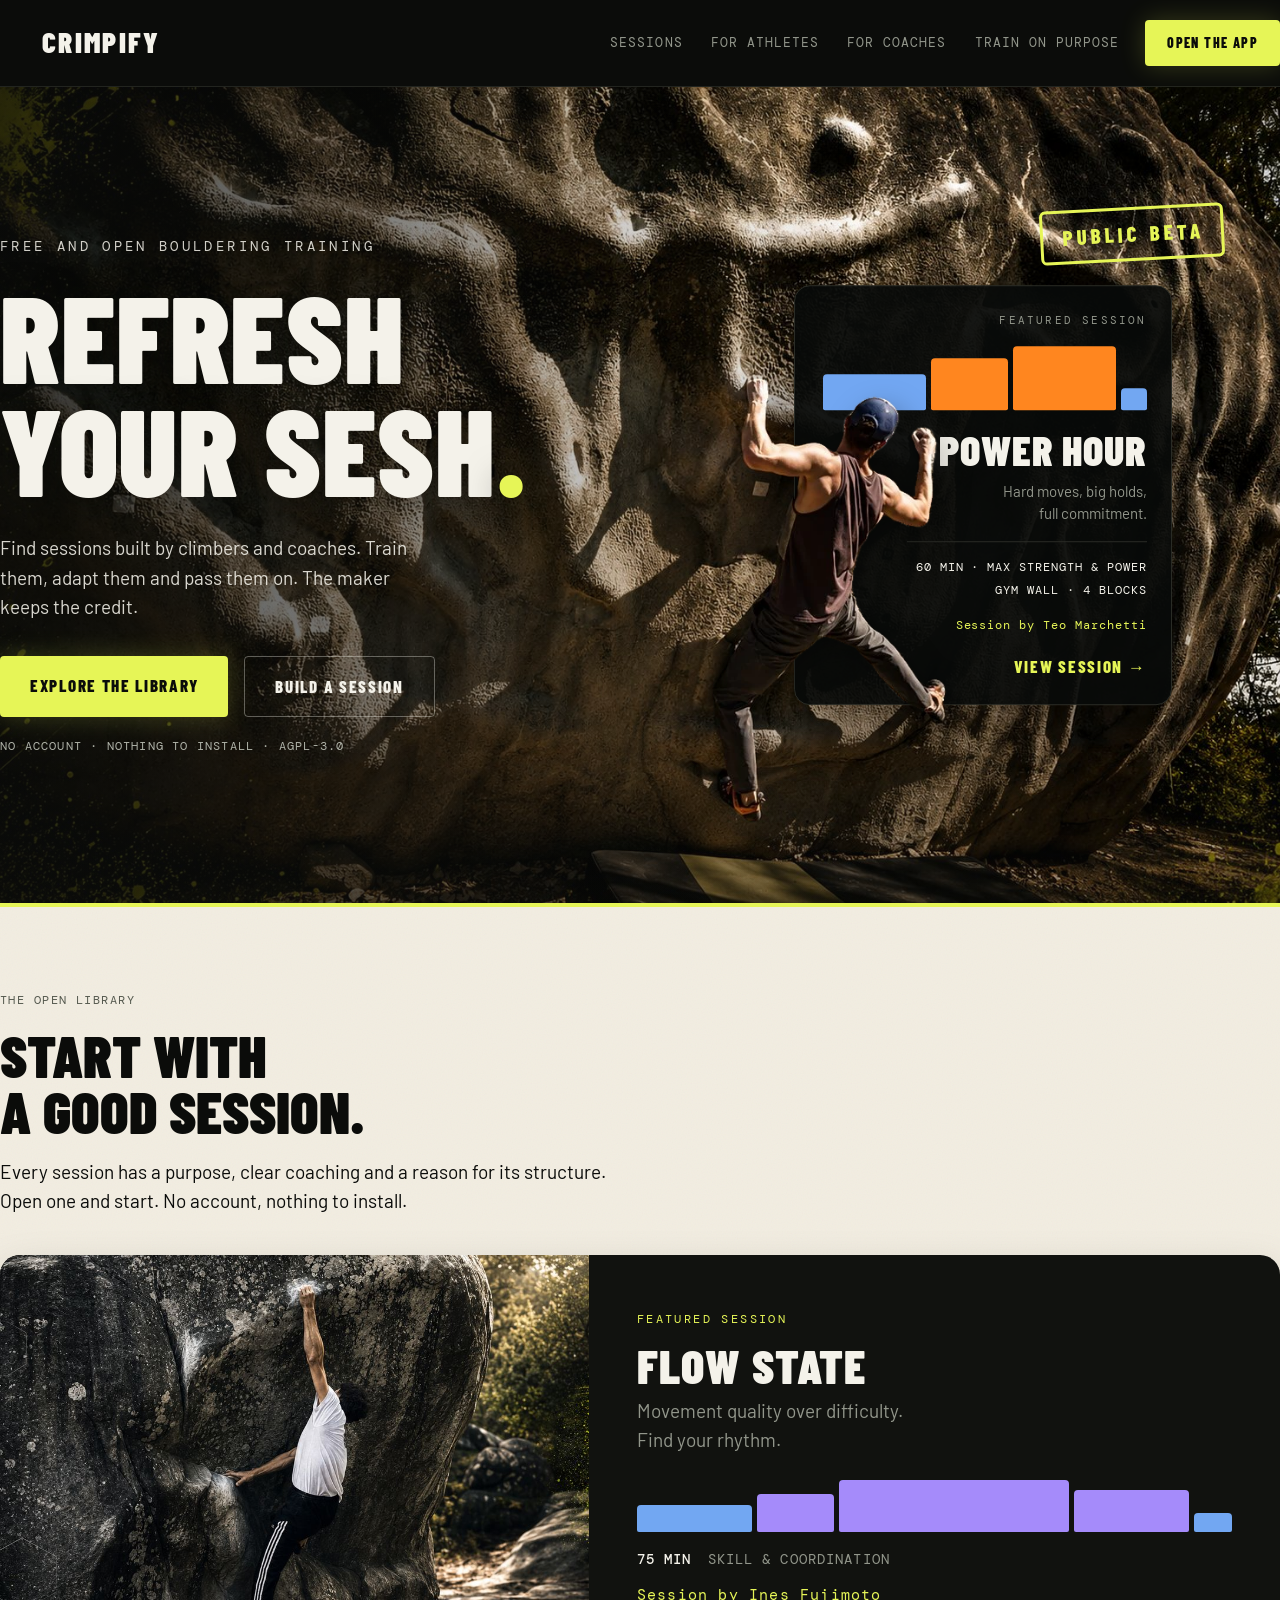
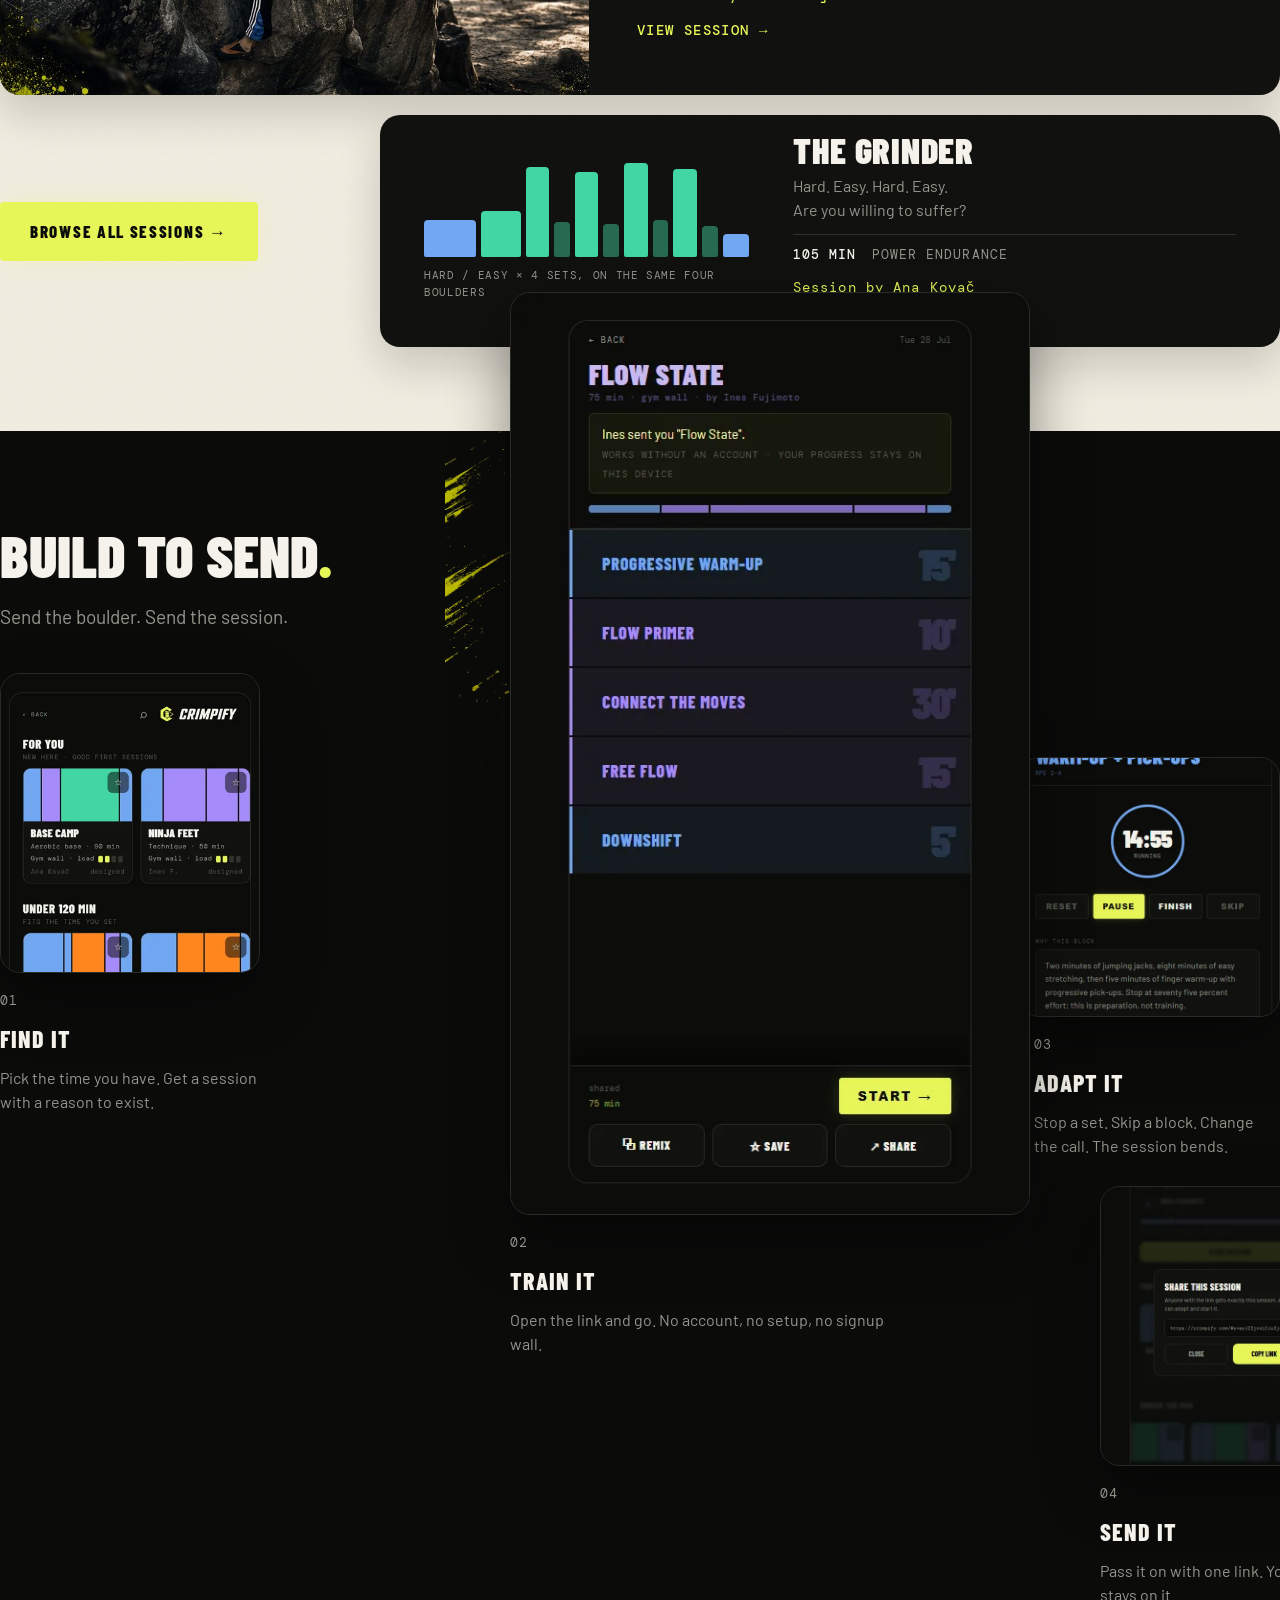
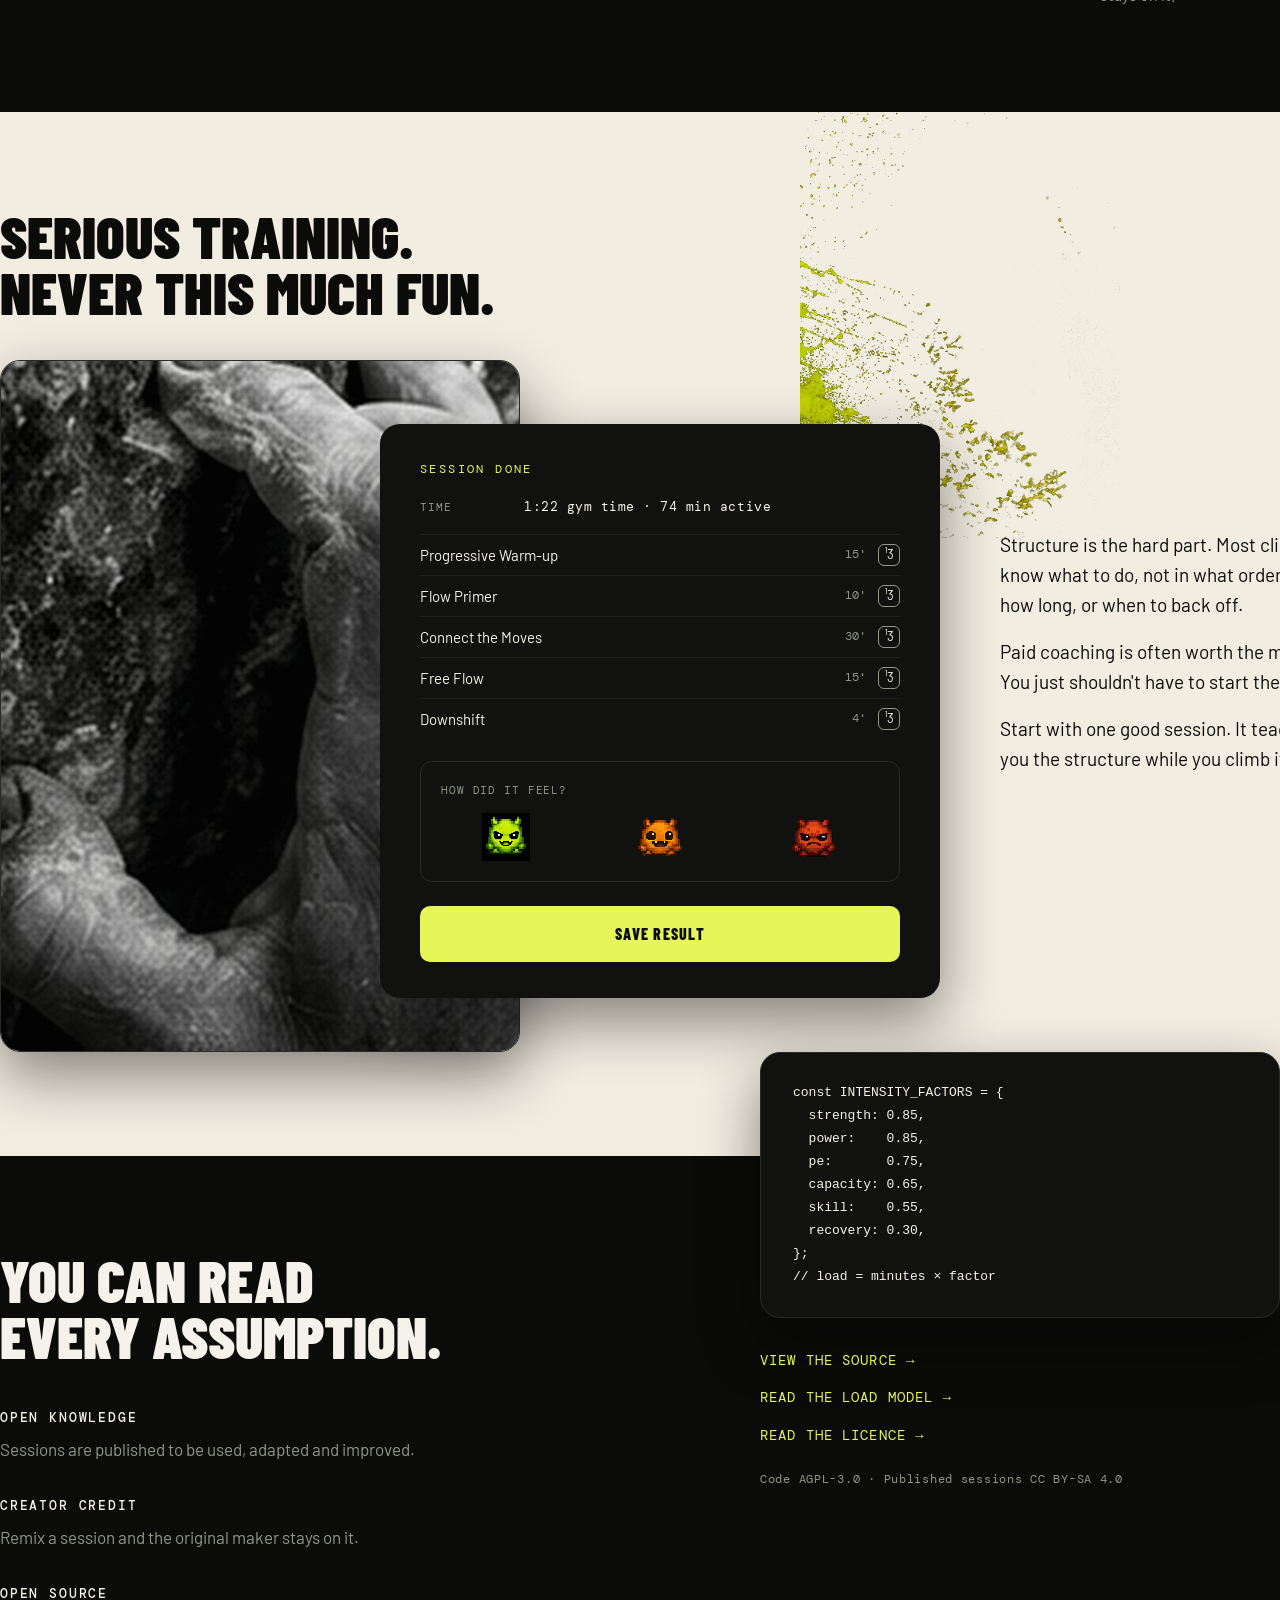
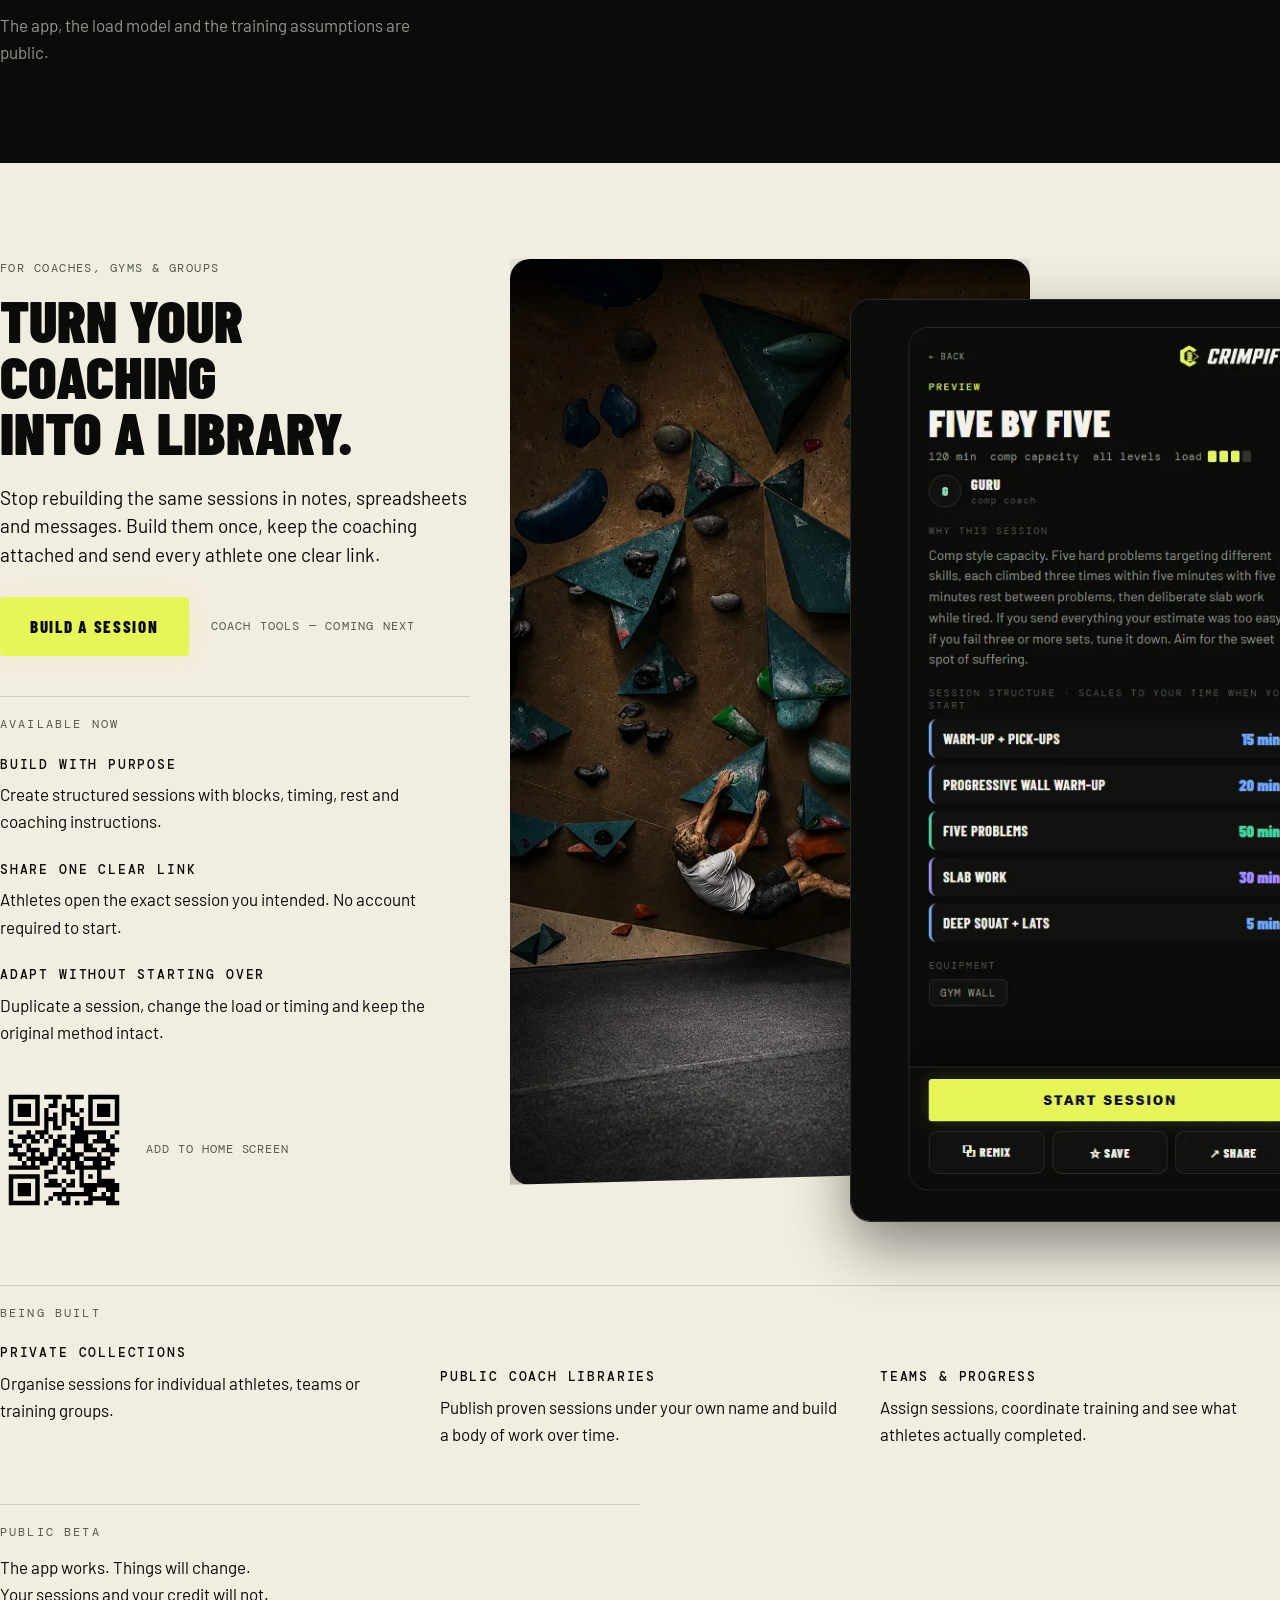
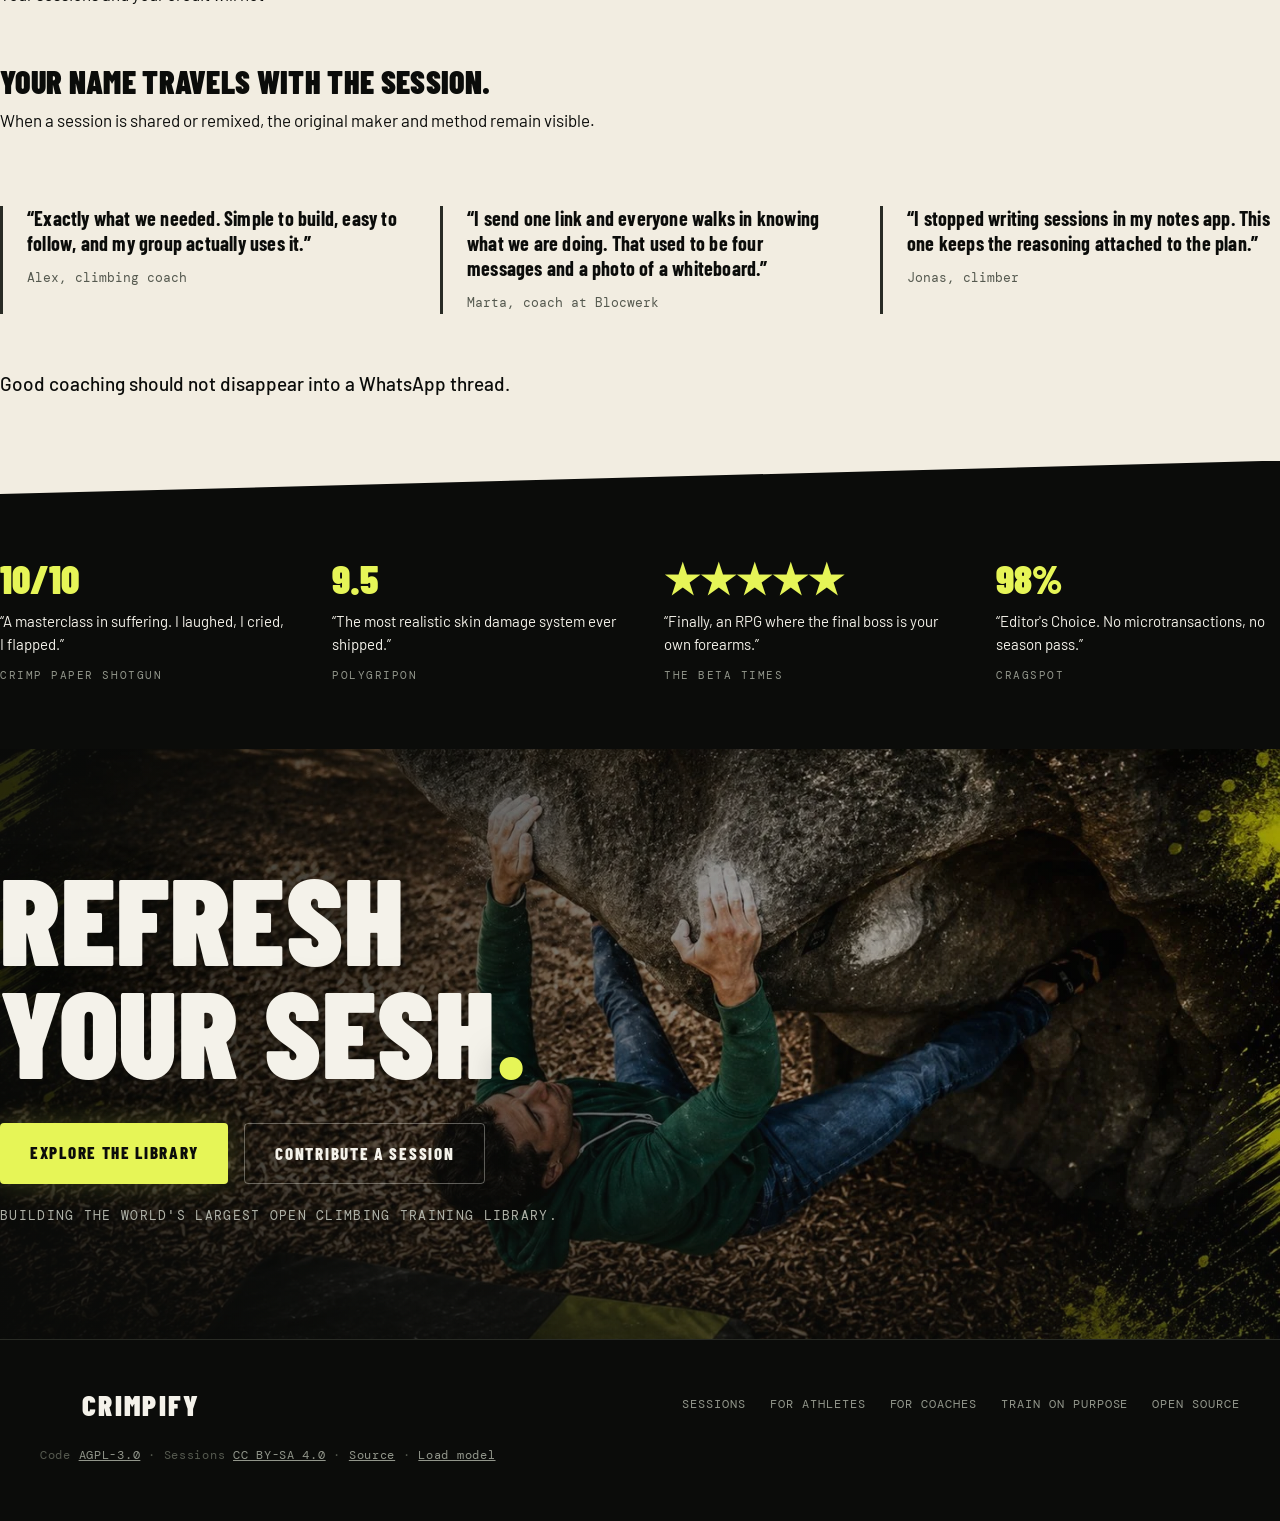
==== commit 84d09dd1: "site blok A: het thesishoofdstuk SERIOUS TRAINING. NEVER THIS MUCH FUN. (primaire kop gekozen: de mo" ====
--- a/why/index.html
+++ b/why/index.html
@@ -193,7 +193,7 @@
     <img class="splat splat-plan" src="assets/splat-b.webp" width="420" height="559" loading="lazy" alt="" aria-hidden="true">
     <div class="wrap">
       <header class="band-head">
-        <h2>The road is the way</h2>
+        <h2>Serious training.<br>Never this much fun.</h2>
       </header>
       <div class="plan-stage">
         <img class="shot plan-photo" src="assets/hand-520.jpg" srcset="assets/hand-520.jpg 520w, assets/hand-1040.jpg 1040w" sizes="(max-width:768px) 100vw, 520px" width="520" height="693" loading="lazy" alt="A chalked hand finding a crimp on dark rock">
@@ -219,7 +219,11 @@
           </div>
           <div class="done-cta">Save result</div>
         </div>
-        <p class="plan-copy">Stop a set. Skip a block. Change the call.<br>That is training too.</p>
+        <div class="plan-copy">
+          <p>Structure is the hard part. Most climbers know what to do, not in what order, for how long, or when to back off.</p>
+          <p>Paid coaching is often worth the money. You just shouldn't have to start there.</p>
+          <p>Start with one good session. It teaches you the structure while you climb it.</p>
+        </div>
       </div>
     </div>
   </section>
--- a/why/assets/site.css
+++ b/why/assets/site.css
@@ -54,7 +54,7 @@
 header.site .btn { padding:12px 22px; font-size:14px; }
 
 /* ── hero: één compositie van foto, kop en productobject ── */
-.hero { position:relative; min-height:820px; display:flex; align-items:center; overflow:hidden; background:var(--ink); }
+.hero { position:relative; min-height:820px; display:flex; align-items:center; overflow:hidden; background:var(--ink); border-bottom:4px solid var(--acid); }  /* signatuur: precies één acid-regel, alleen op deze naad */
 /* laagvolgorde: foto+shade (1) → kaart (2) → klimmer (3) → copy (4) */
 .hero-photo { position:absolute; inset:0; z-index:1; background:url('hero.jpg') 62% center / cover no-repeat; }
 /* gradient links voor leesbaarheid; bewust half doorzichtig zodat de
@@ -328,6 +328,7 @@
 .done-monsters img { width:48px; height:48px; image-rendering:pixelated; }
 .done-cta { padding:15px 0; border-radius:10px; background:var(--acid); color:var(--acid-text); margin-top:24px; font-family:var(--disp); font-weight:800; font-size:16px; letter-spacing:.08em; text-transform:uppercase; text-align:center; }
 .plan-copy { font-size:19px; line-height:1.6; margin-top:36px; max-width:44ch; }
+.plan-copy p + p { margin-top:16px; }
 
 /* ── sectie 5: BUILT IN THE OPEN ── */
 .s-open .wrap { position:relative; }
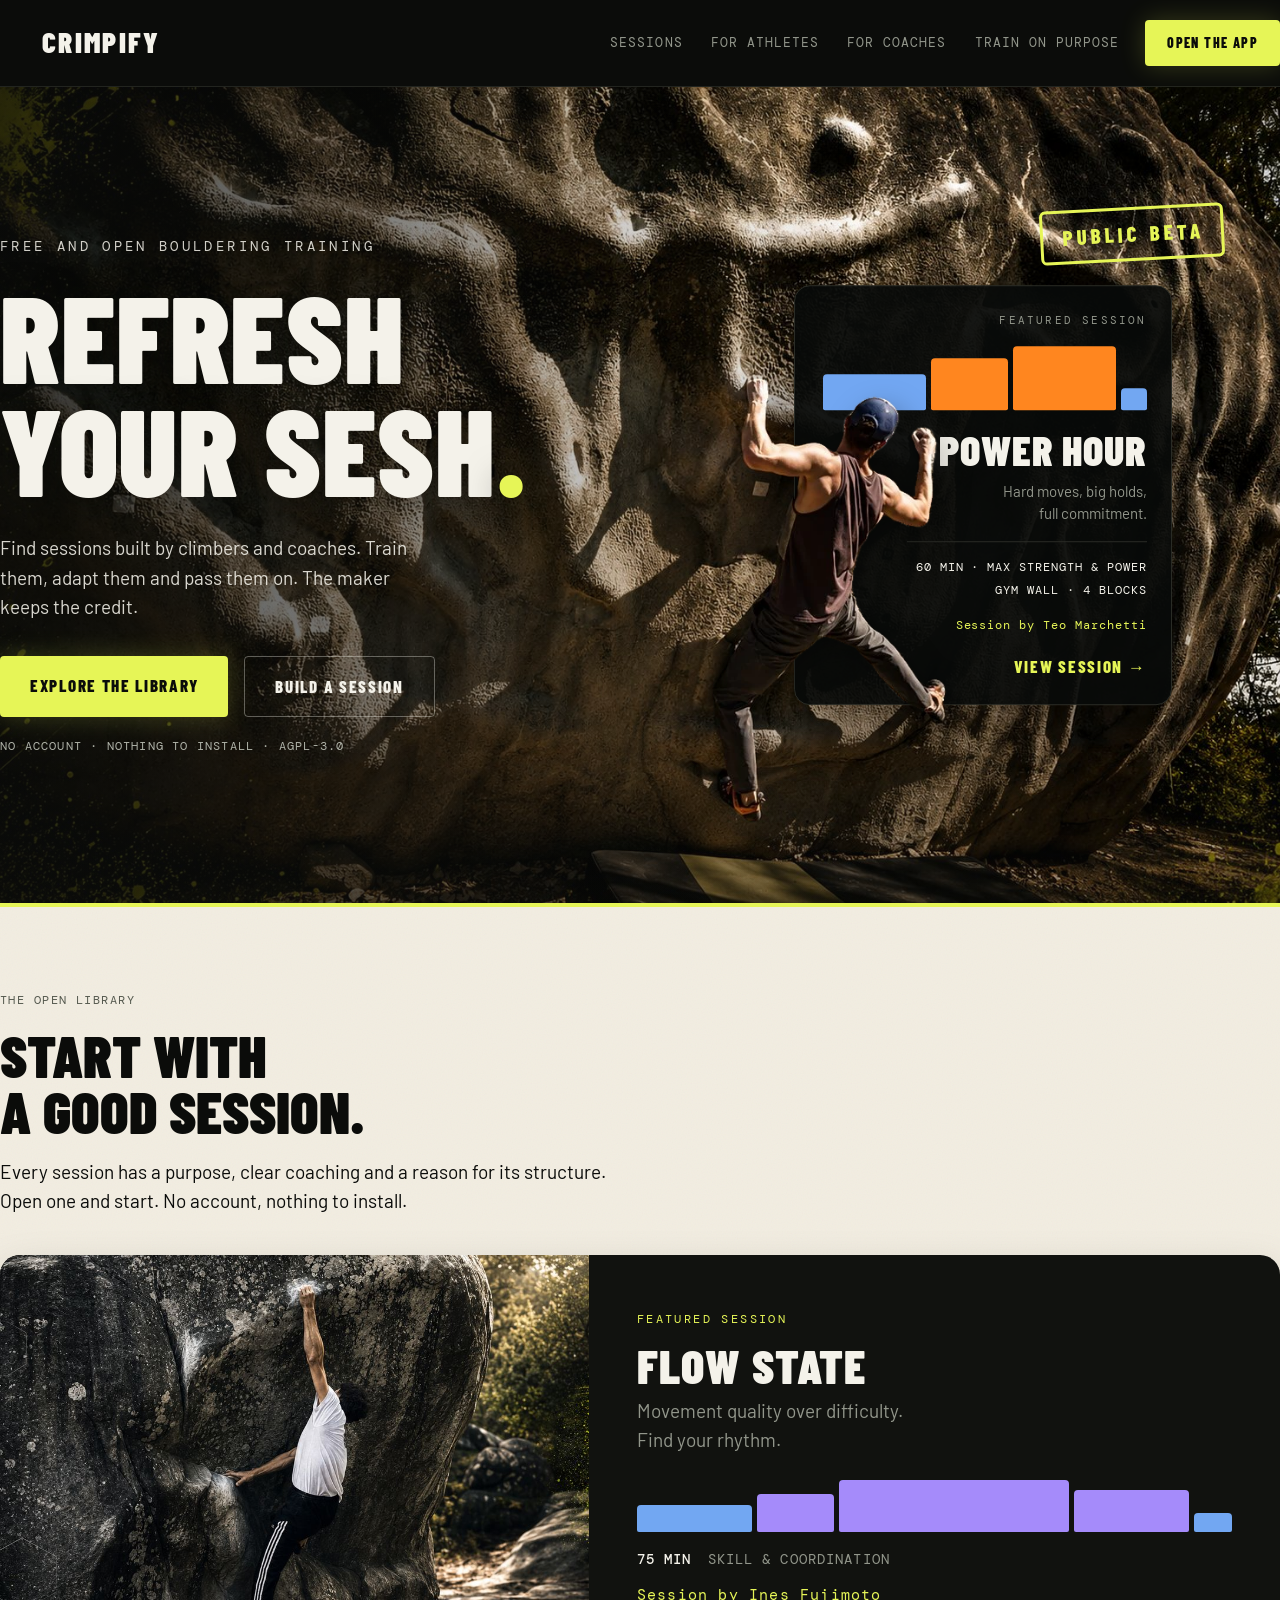
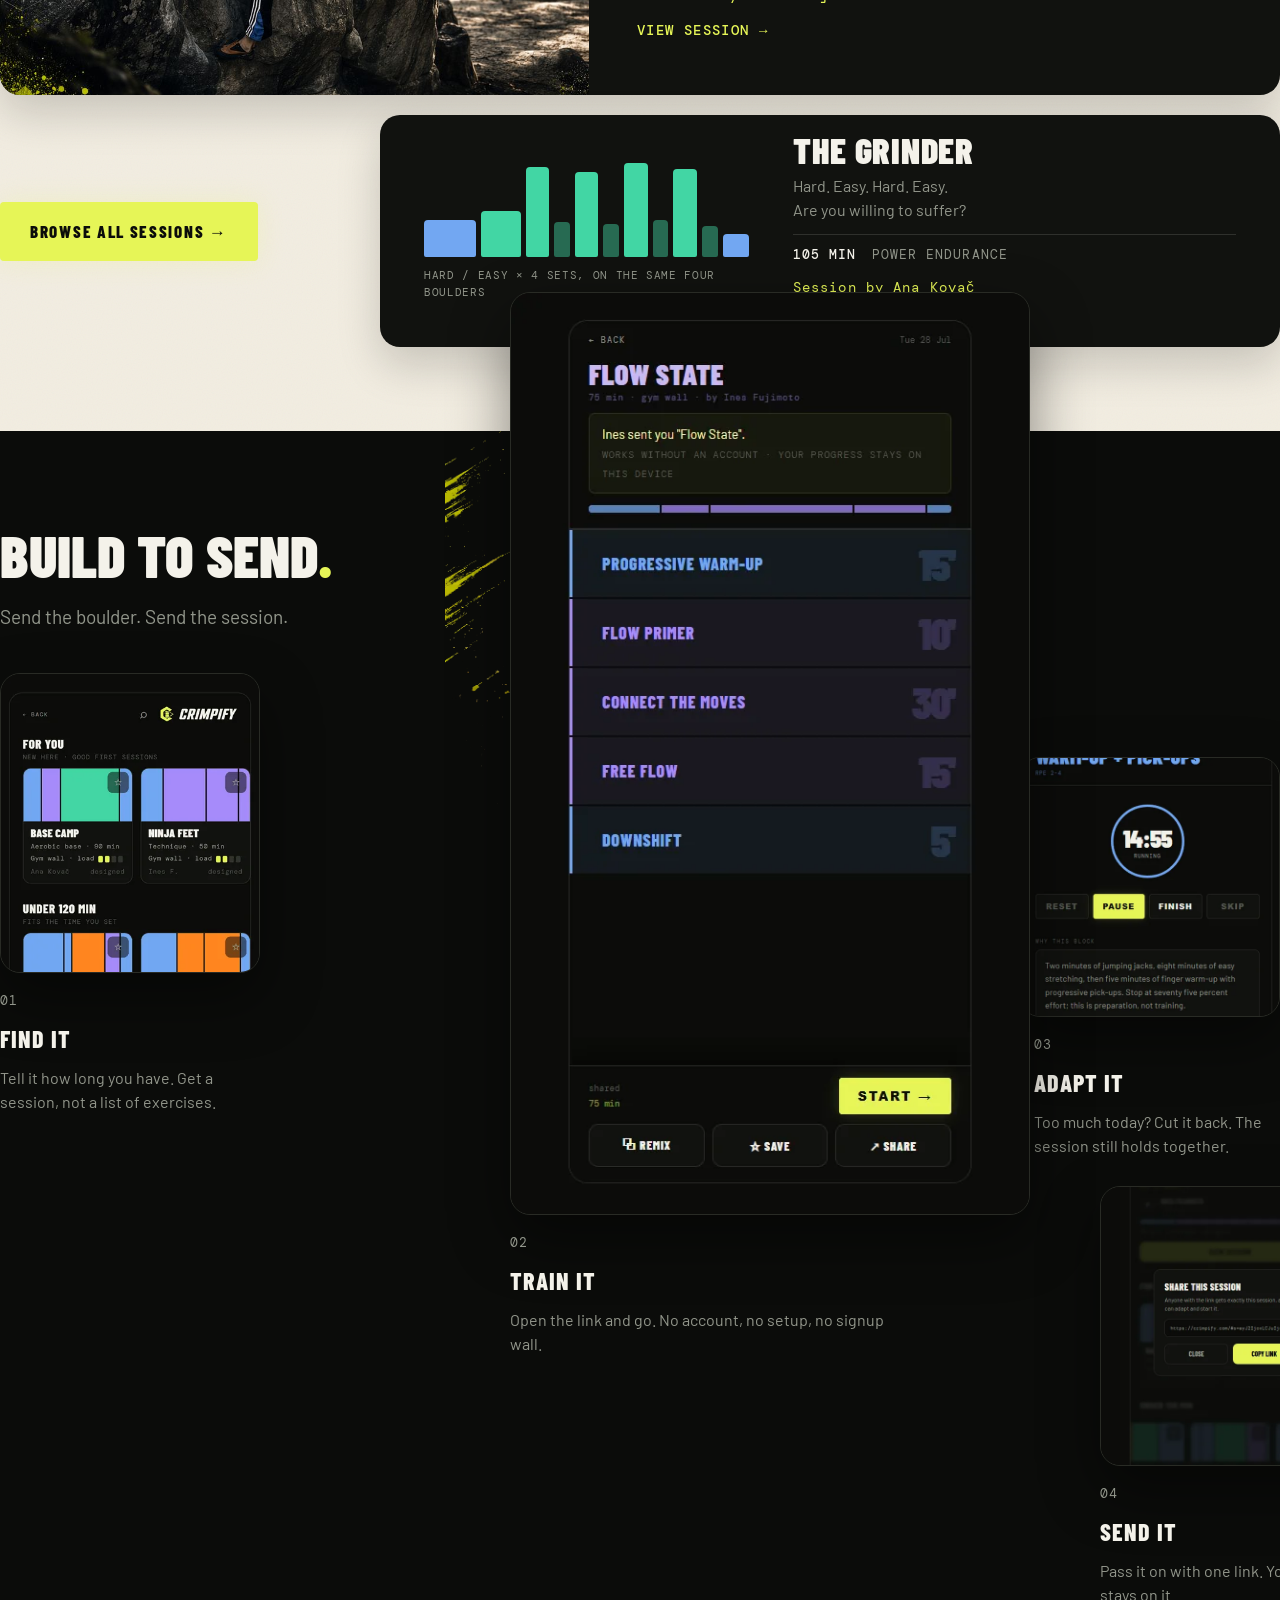
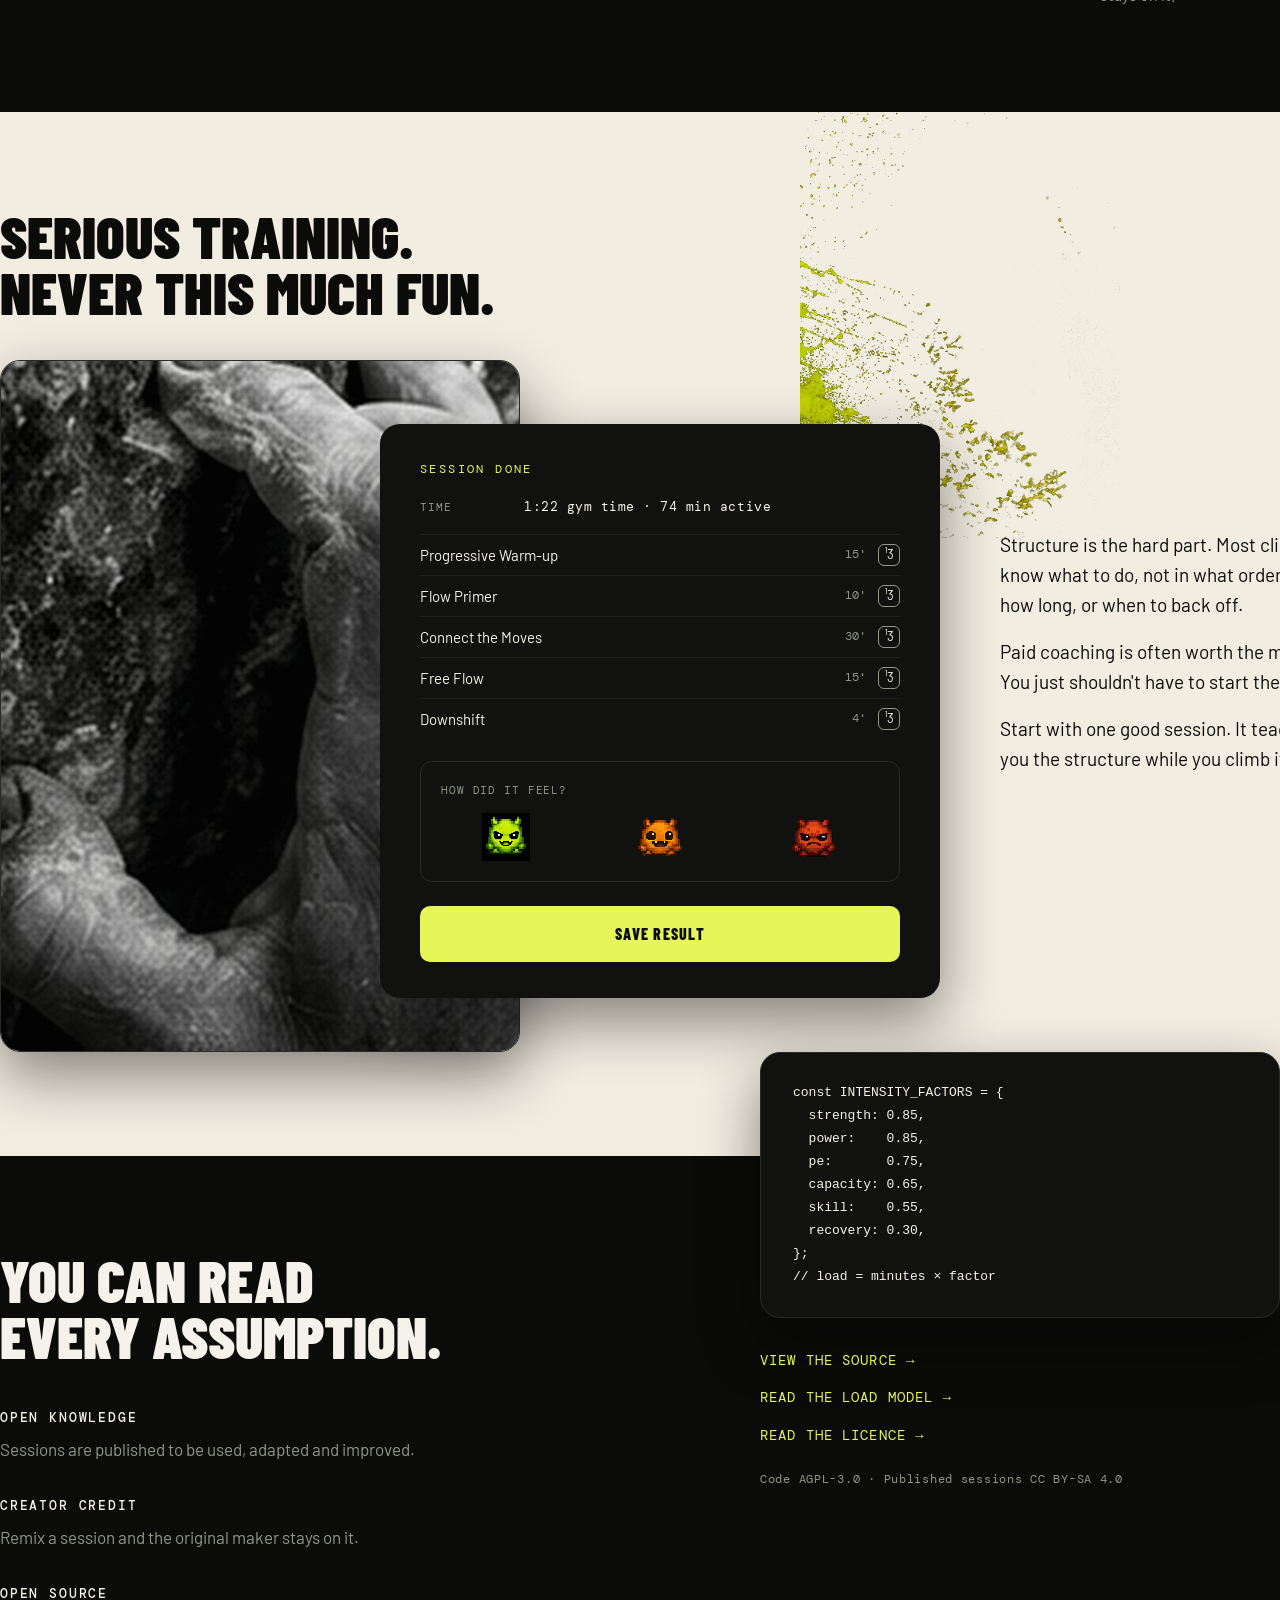
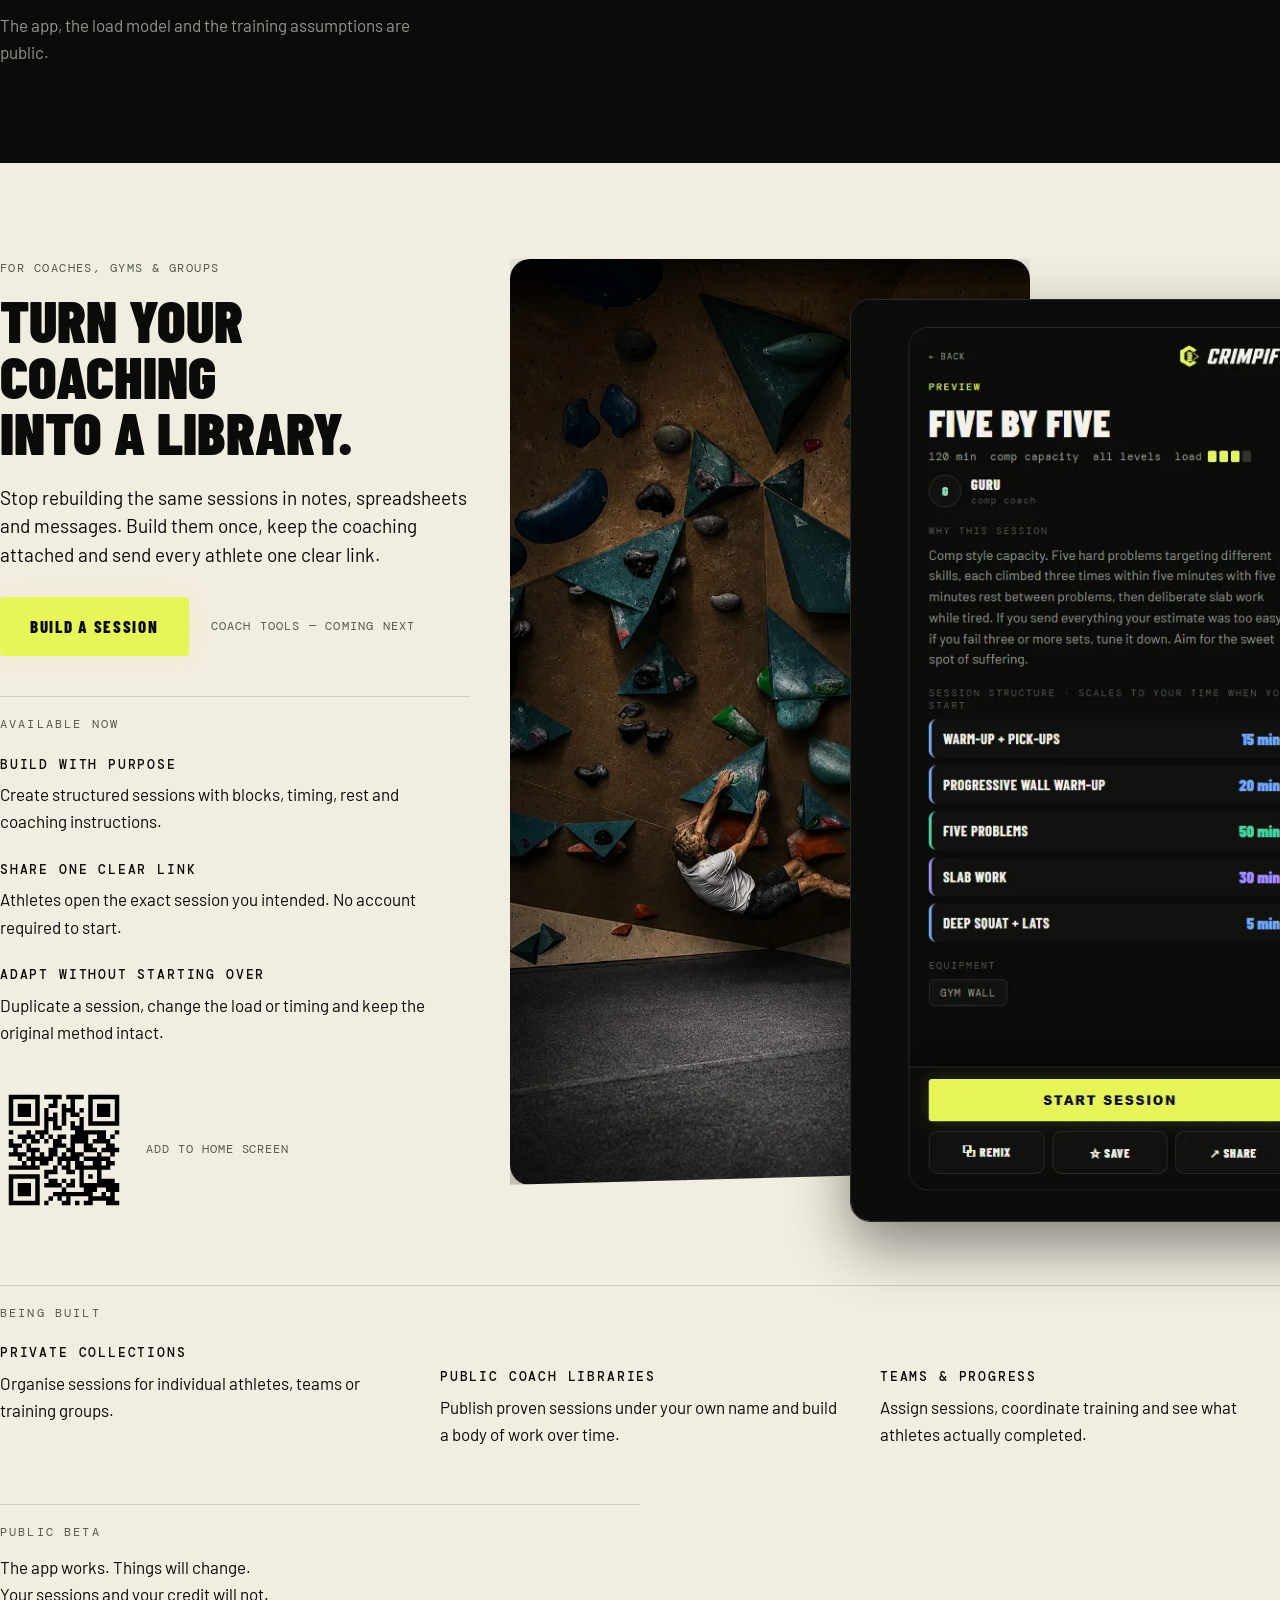
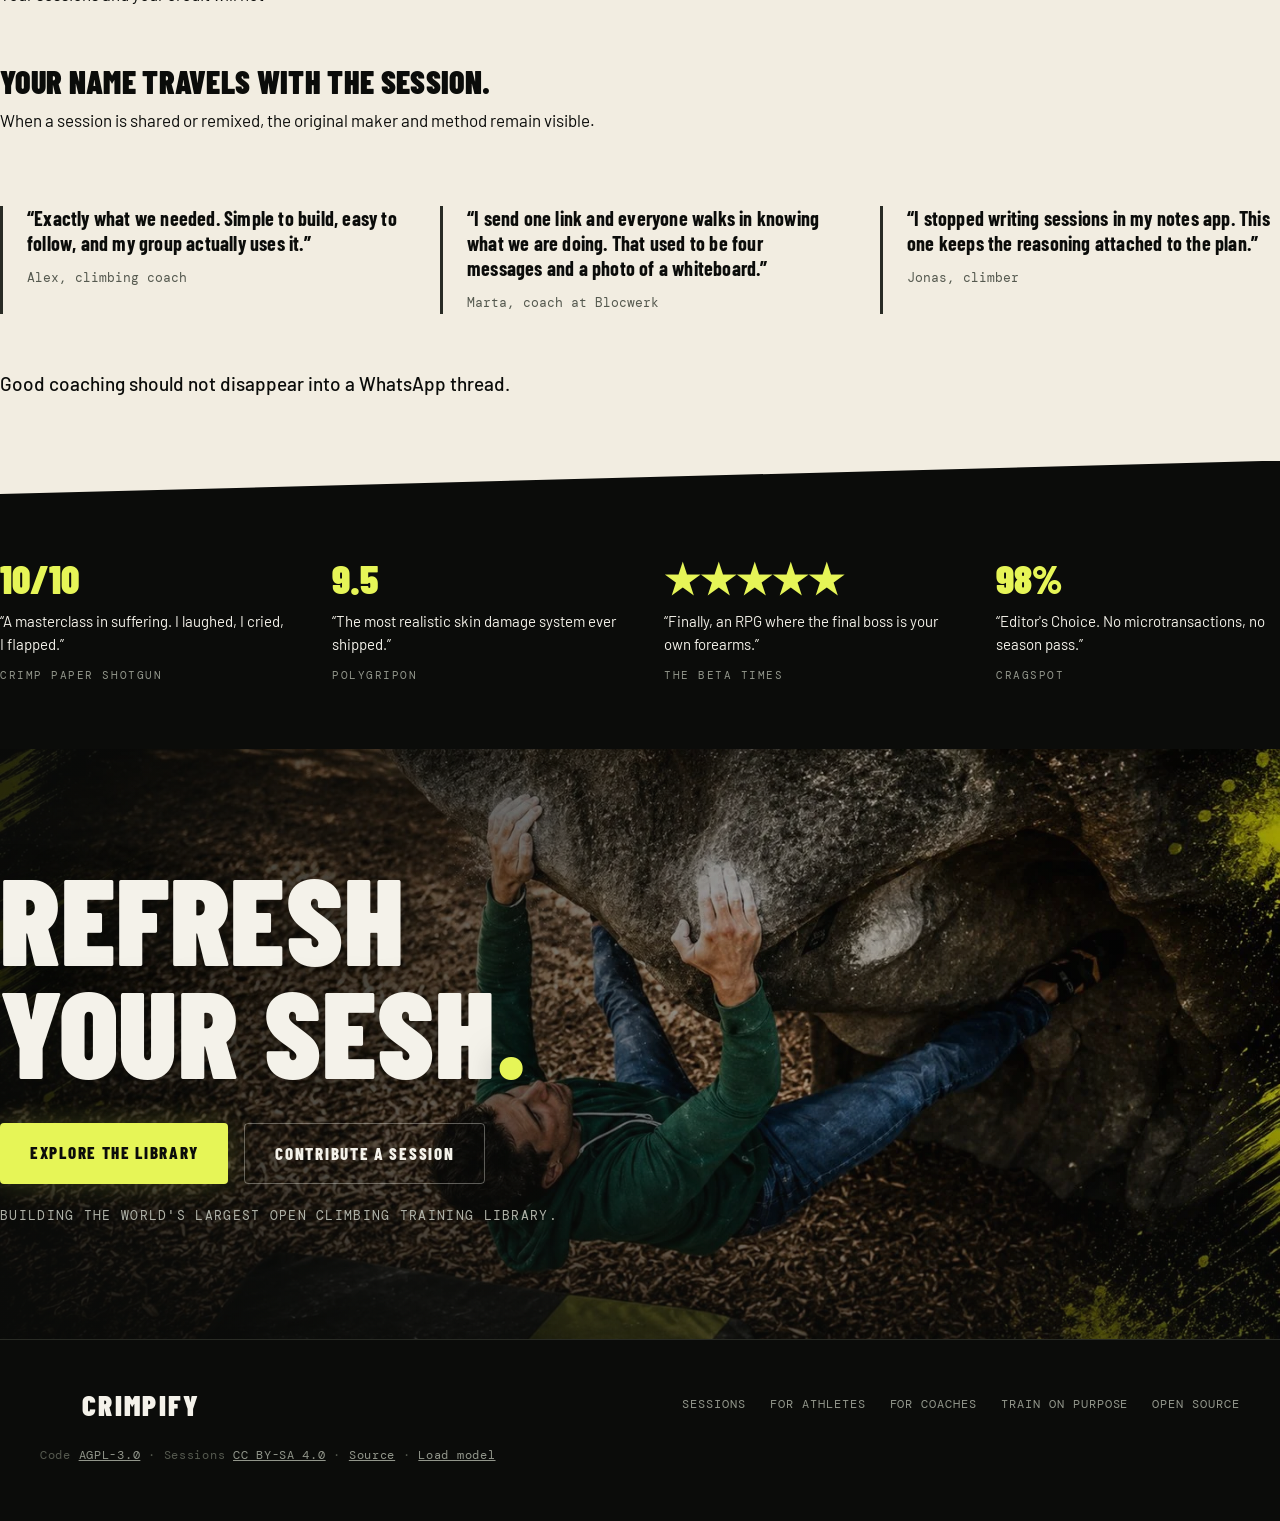
==== commit c8dad467: "site blok B: stapcopy zonder herhaling Stap 03: 'Too much today? Cut it back. The session still hold" ====
--- a/why/index.html
+++ b/why/index.html
@@ -169,7 +169,7 @@
         <ol class="send-flow">
           <li class="send-step ss1">
             <div class="shot-crop"><img src="assets/browse-420.webp" srcset="assets/browse-420.webp 420w, assets/browse-780.webp 780w" sizes="(max-width:768px) 100vw, 260px" width="780" height="1688" loading="lazy" alt="Crimpify browse view with session shelves sorted by goal and time"></div>
-            <div class="step-txt"><span class="step-no">01</span><span class="step-t">Find it</span><span class="step-b">Pick the time you have. Get a session with a reason to exist.</span></div>
+            <div class="step-txt"><span class="step-no">01</span><span class="step-t">Find it</span><span class="step-b">Tell it how long you have. Get a session, not a list of exercises.</span></div>
           </li>
           <li class="send-step ss2">
             <img class="shot" src="assets/shot-open-540.webp" width="540" height="960" loading="lazy" alt="A shared session opened from a link: Ines sent you Flow State, ready to start without an account">
@@ -177,7 +177,7 @@
           </li>
           <li class="send-step ss3">
             <div class="shot-crop"><img src="assets/shot-timer-540.webp" width="540" height="960" loading="lazy" alt="A running block timer with pause, finish and skip controls"></div>
-            <div class="step-txt"><span class="step-no">03</span><span class="step-t">Adapt it</span><span class="step-b">Stop a set. Skip a block. Change the call. The session bends.</span></div>
+            <div class="step-txt"><span class="step-no">03</span><span class="step-t">Adapt it</span><span class="step-b">Too much today? Cut it back. The session still holds together.</span></div>
           </li>
           <li class="send-step ss4">
             <div class="shot-crop"><img src="assets/shot-share-540.webp" width="540" height="960" loading="lazy" alt="The share dialog with a single session link ready to copy"></div>
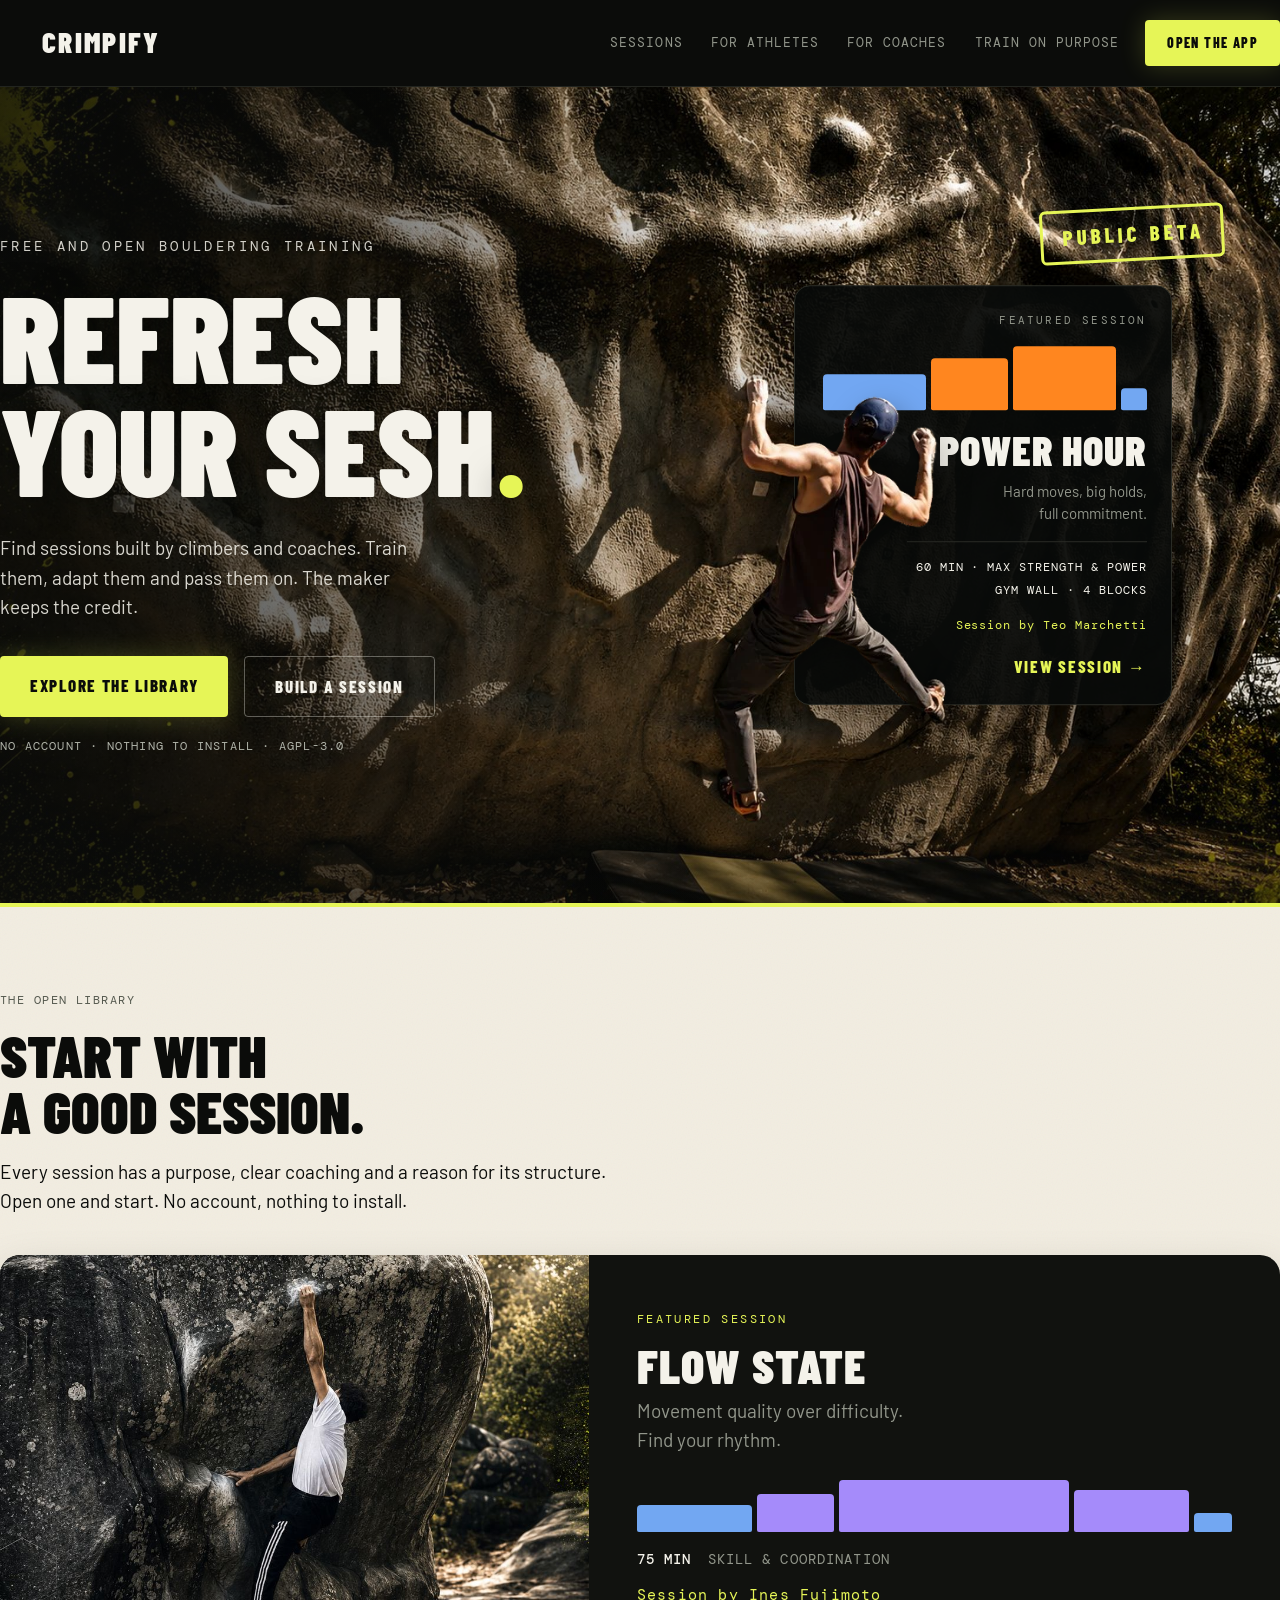
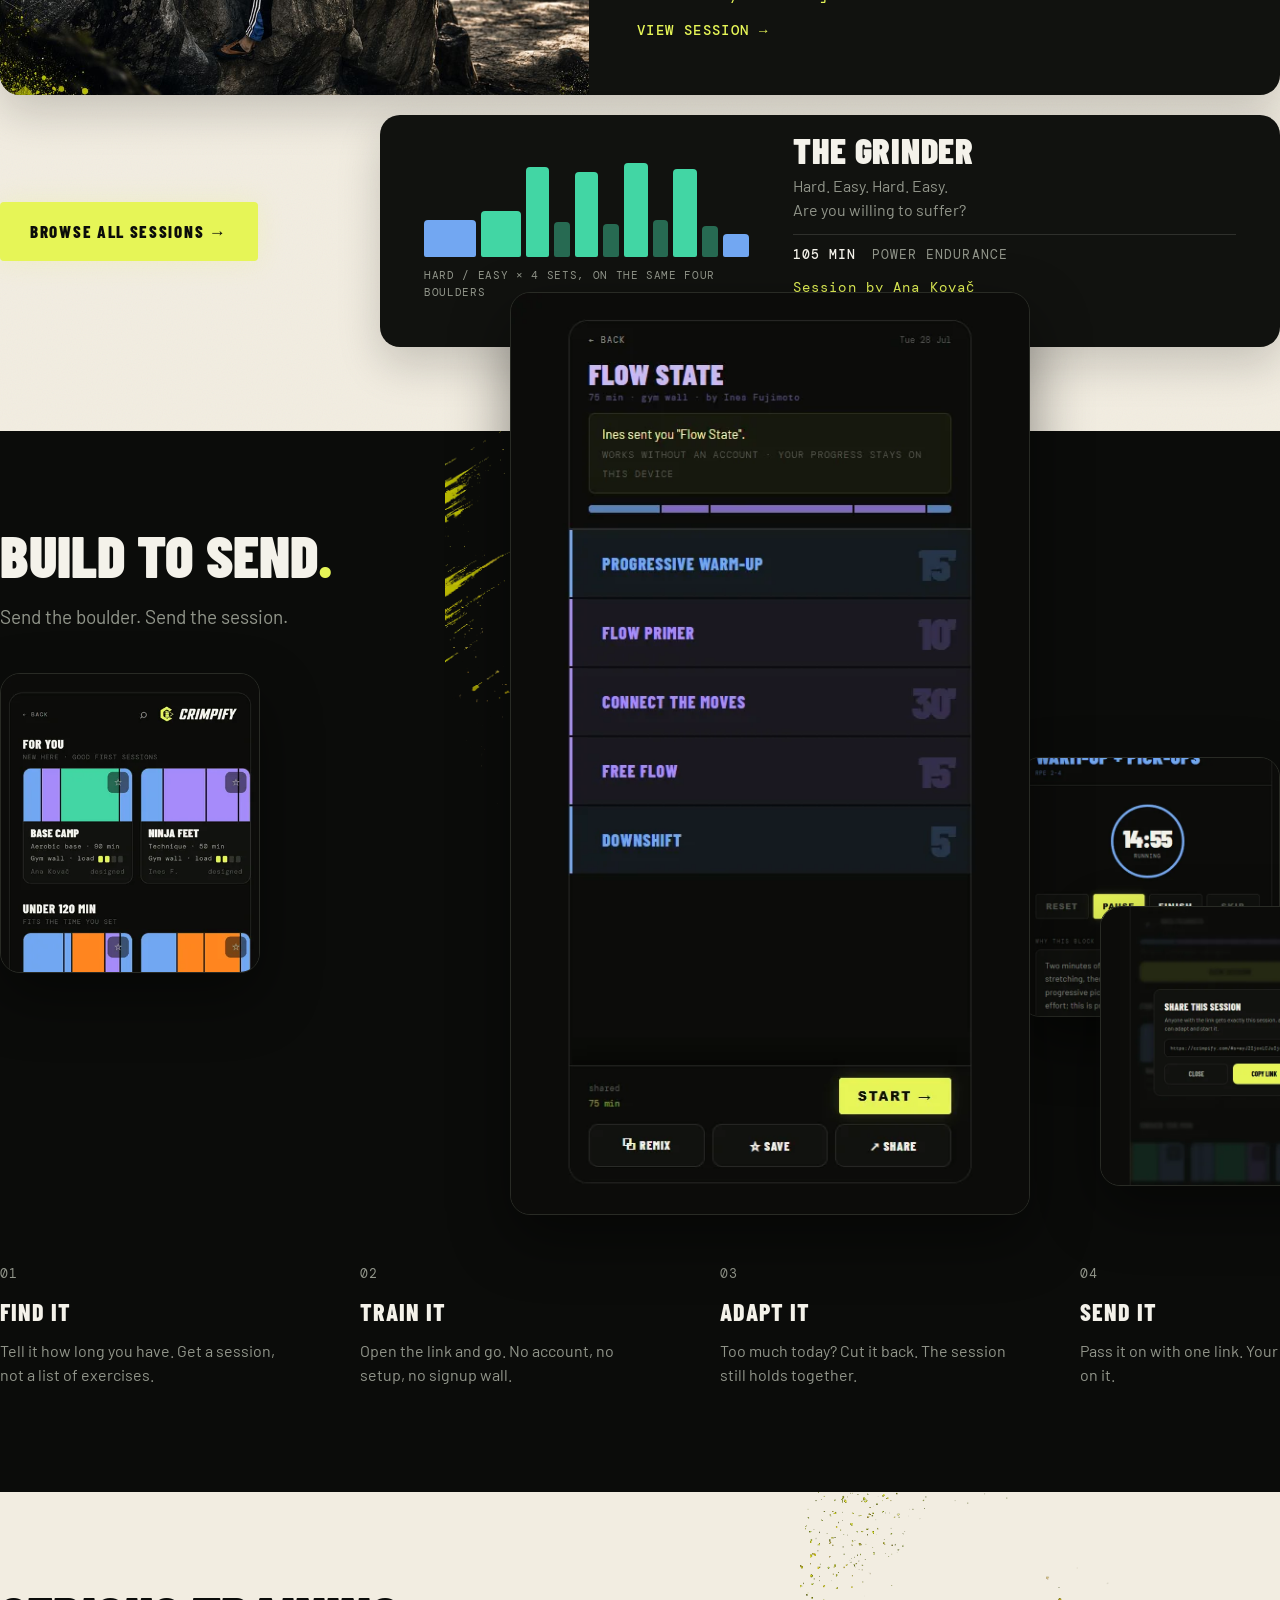
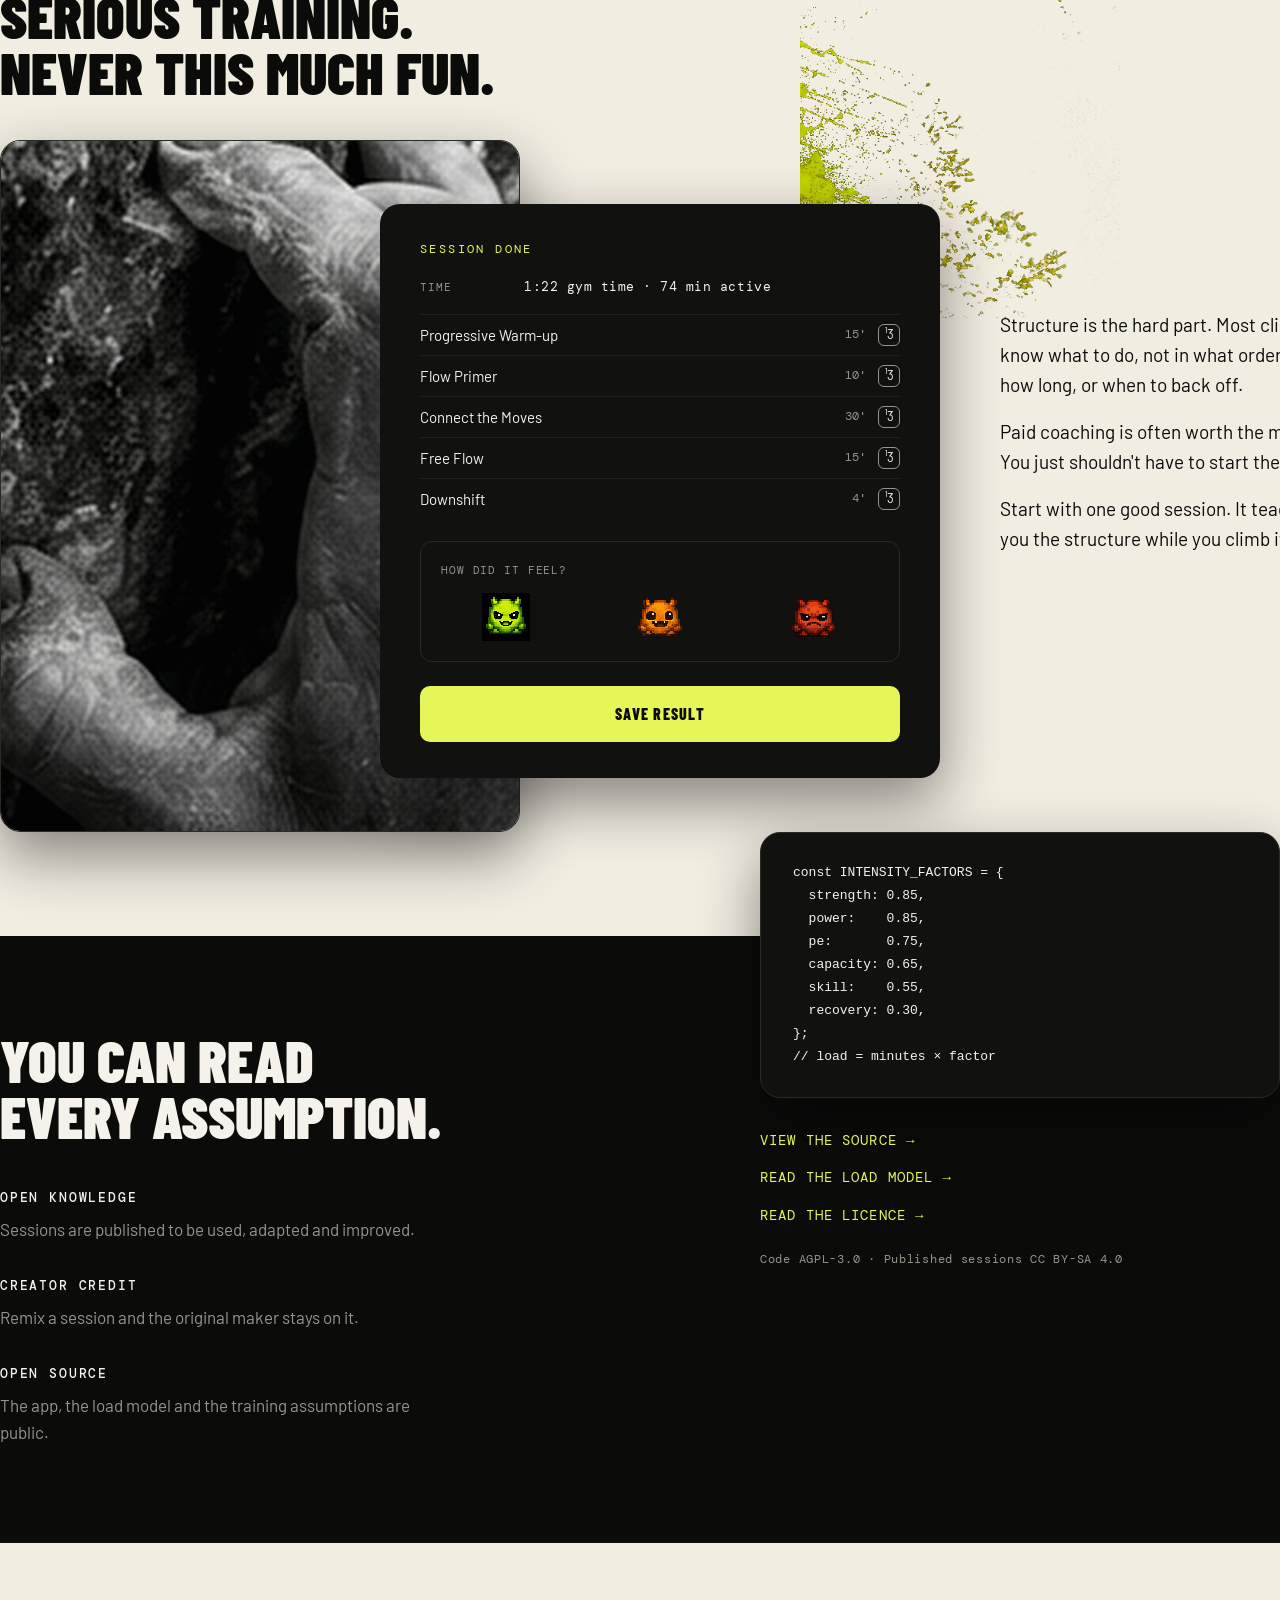
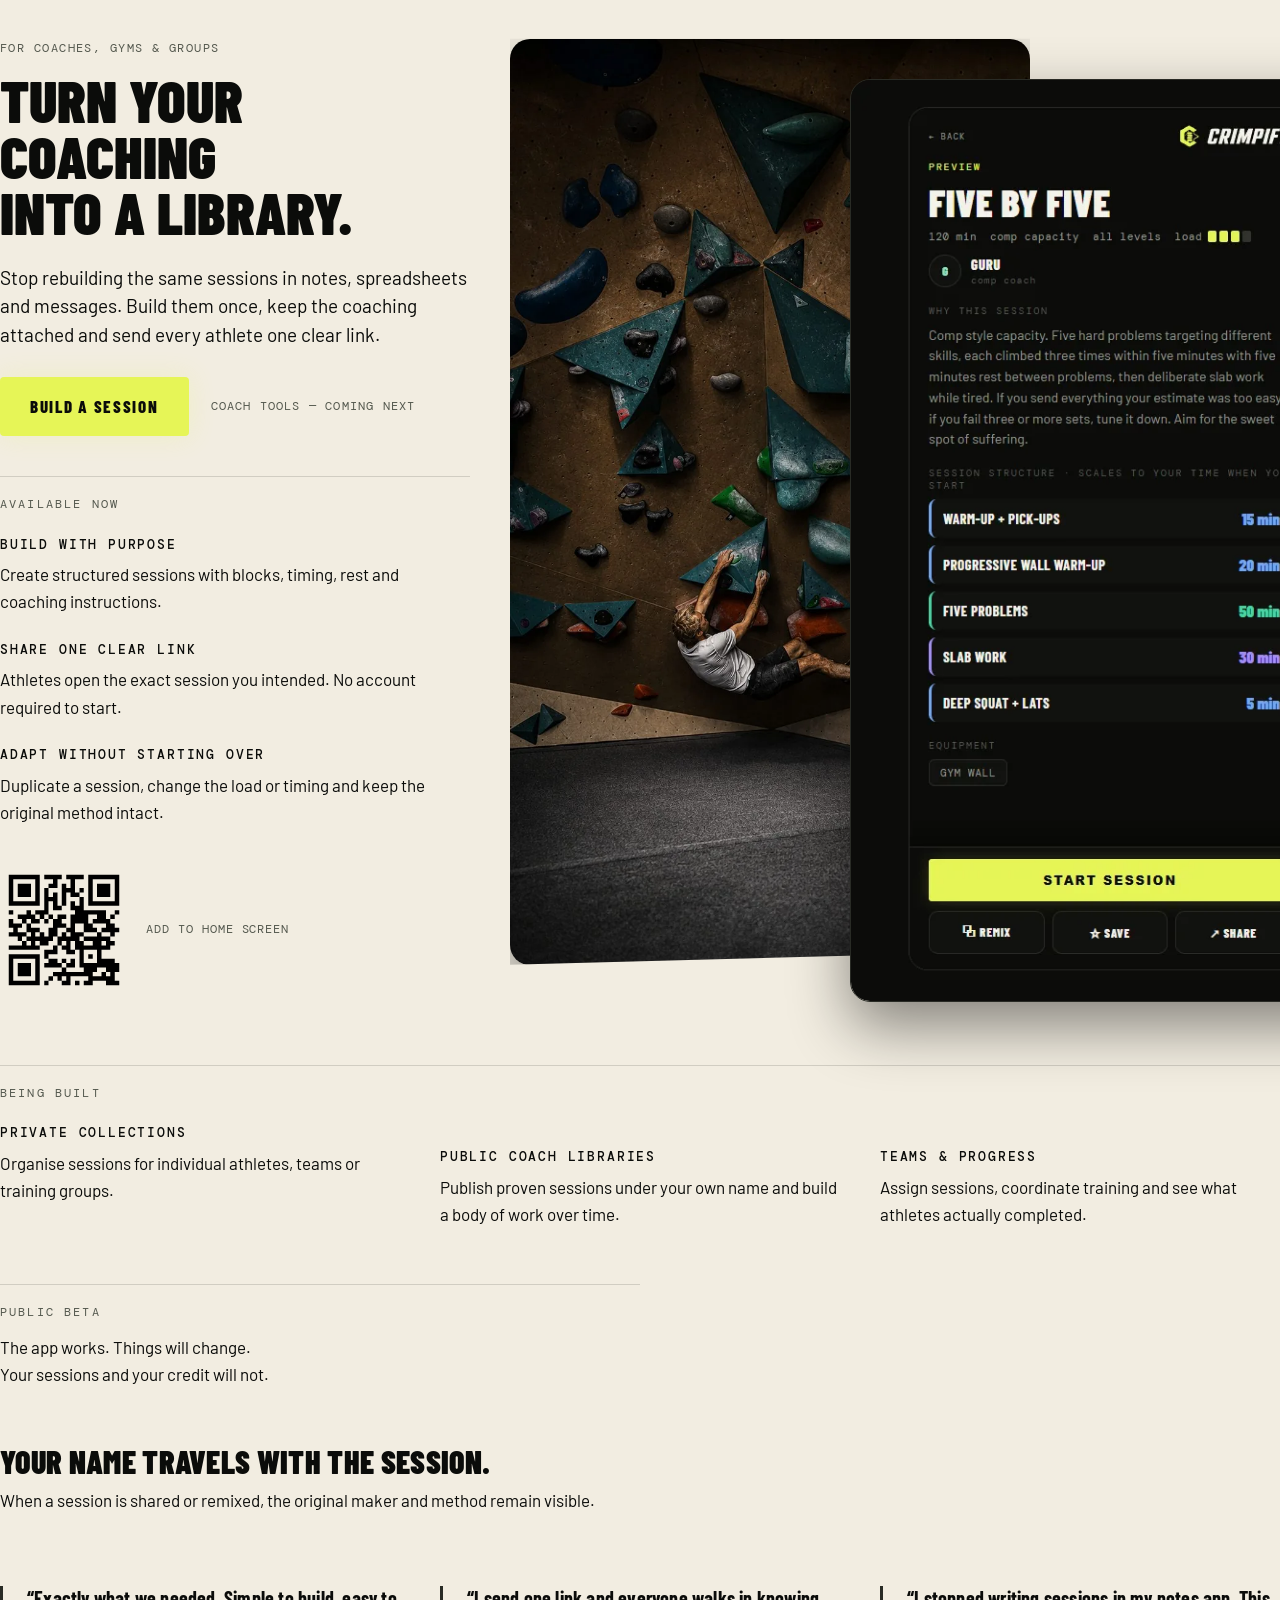
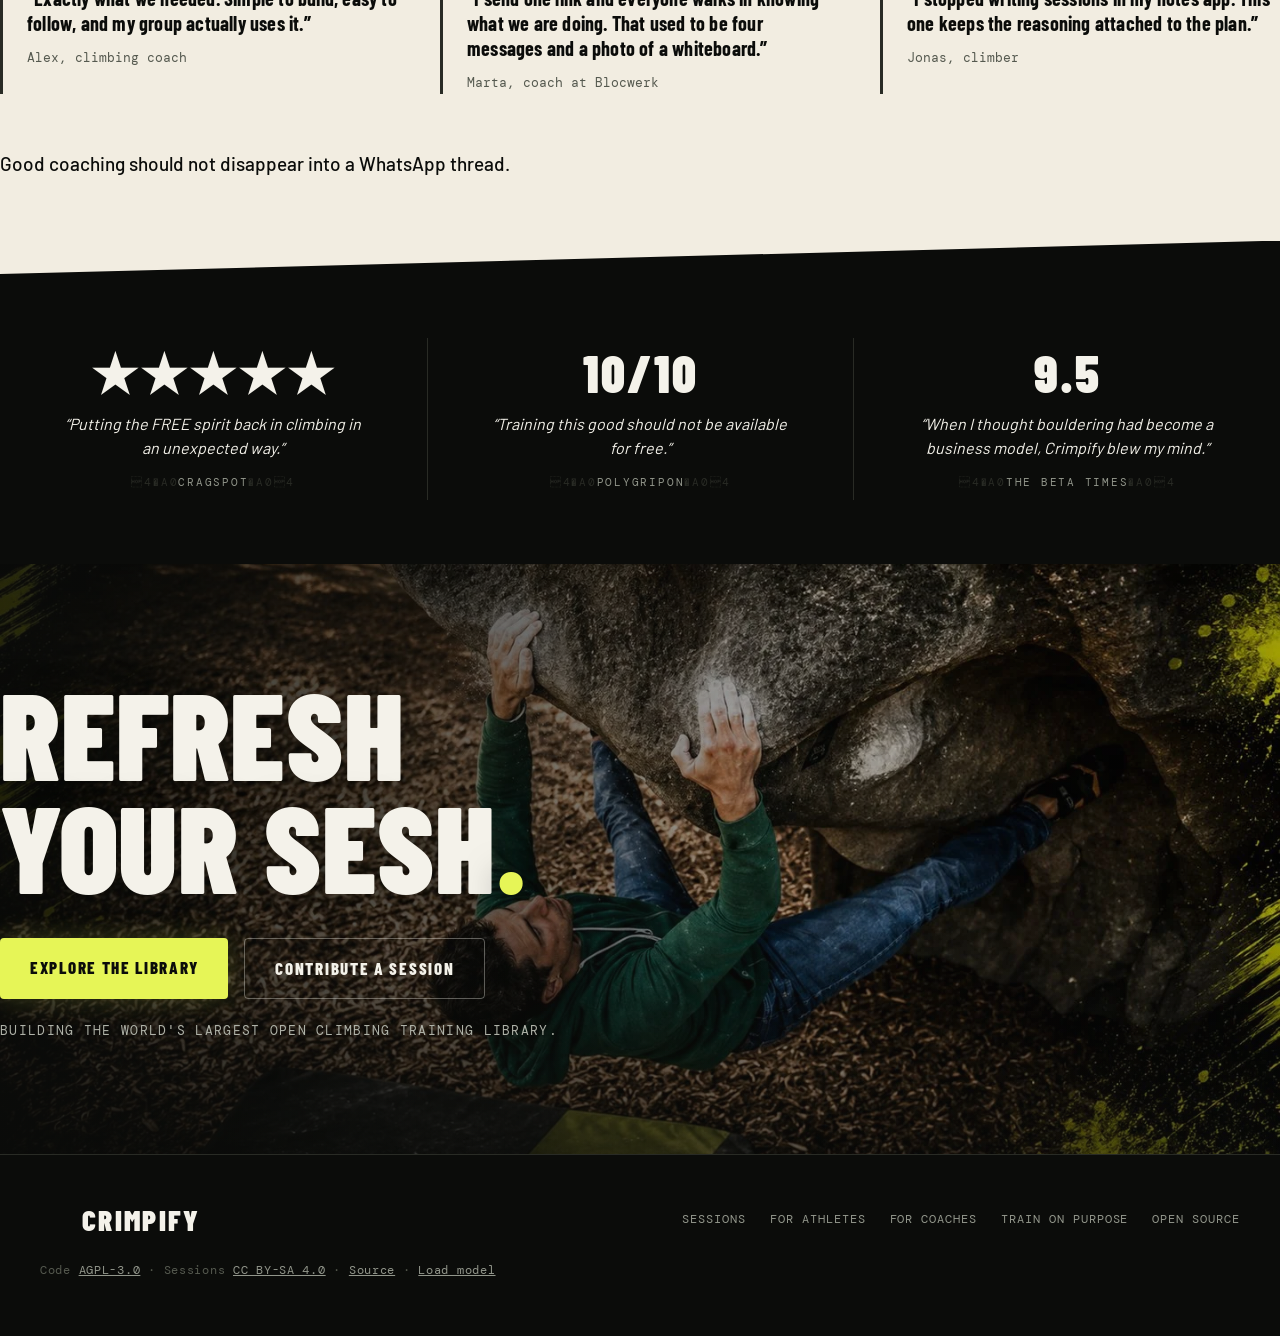
==== commit b9feab12: "site blok D: reviewband als echte pastiche Drie quotes die het argument dragen (FREE spirit, should " ====
--- a/why/index.html
+++ b/why/index.html
@@ -334,10 +334,9 @@
   <section class="band band-dark s-reviews" data-satire="true" aria-label="Satirical review scores">
     <div class="wrap">
       <ul class="review-band">
-        <li><span class="rv-score">10/10</span><blockquote>&ldquo;A masterclass in suffering. I laughed, I cried, I flapped.&rdquo;</blockquote><span class="rv-outlet">Crimp Paper Shotgun</span></li>
-        <li><span class="rv-score">9.5</span><blockquote>&ldquo;The most realistic skin damage system ever shipped.&rdquo;</blockquote><span class="rv-outlet">Polygripon</span></li>
-        <li><span class="rv-score">&#9733;&#9733;&#9733;&#9733;&#9733;</span><blockquote>&ldquo;Finally, an RPG where the final boss is your own forearms.&rdquo;</blockquote><span class="rv-outlet">The Beta Times</span></li>
-        <li><span class="rv-score">98%</span><blockquote>&ldquo;Editor's Choice. No microtransactions, no season pass.&rdquo;</blockquote><span class="rv-outlet">Cragspot</span></li>
+        <li><span class="rv-score">&#9733;&#9733;&#9733;&#9733;&#9733;</span><blockquote>&ldquo;Putting the FREE spirit back in climbing in an unexpected way.&rdquo;</blockquote><span class="rv-outlet">Cragspot</span></li>
+        <li><span class="rv-score">10/10</span><blockquote>&ldquo;Training this good should not be available for free.&rdquo;</blockquote><span class="rv-outlet">Polygripon</span></li>
+        <li><span class="rv-score">9.5</span><blockquote>&ldquo;When I thought bouldering had become a business model, Crimpify blew my mind.&rdquo;</blockquote><span class="rv-outlet">The Beta Times</span></li>
       </ul>
     </div>
   </section>
--- a/why/assets/site.css
+++ b/why/assets/site.css
@@ -1,497 +1,507 @@
-/* Crimpify public site (/why/), stage 1: header + hero.
-   Zelfde ontwerptokens als de app; fonts self-hosted als woff2. */
-
-@font-face { font-family:'Barlow Condensed'; font-style:normal; font-weight:700; font-display:swap; src:url('fonts/BarlowCondensed-700.woff2') format('woff2'); }
-@font-face { font-family:'Barlow Condensed'; font-style:normal; font-weight:800; font-display:swap; src:url('fonts/BarlowCondensed-800.woff2') format('woff2'); }
-@font-face { font-family:'Barlow Condensed'; font-style:normal; font-weight:900; font-display:swap; src:url('fonts/BarlowCondensed-900.woff2') format('woff2'); }
-@font-face { font-family:'Barlow'; font-style:normal; font-weight:400; font-display:swap; src:url('fonts/Barlow-400.woff2') format('woff2'); }
-@font-face { font-family:'Barlow'; font-style:normal; font-weight:500; font-display:swap; src:url('fonts/Barlow-500.woff2') format('woff2'); }
-@font-face { font-family:'DM Mono'; font-style:normal; font-weight:400; font-display:swap; src:url('fonts/DMMono-400.woff2') format('woff2'); }
-@font-face { font-family:'DM Mono'; font-style:normal; font-weight:500; font-display:swap; src:url('fonts/DMMono-500.woff2') format('woff2'); }
-
-:root {
-  --ink:#0B0C0A; --carbon:#11120F; --graphite:#292B25;
-  --chalk:#F4F2EA; --paper:#F2EDE1; --dust:#92968B; --disabled:#55594F;
-  --acid:#E6F557; --acid-text:#0B0C0A;
-  --prepare:#72A7F2; --volume:#42D6A4; --max-effort:#FF861F; --skill:#A58BFA;
-  /* gedempte volume-variant: easy-segmenten in het Grinder-fingerprint */
-  --volume-dim:color-mix(in srgb, var(--volume) 45%, var(--carbon));
-  --disp:'Barlow Condensed',sans-serif; --body:'Barlow',sans-serif; --mono:'DM Mono',monospace;
-  /* één paginagrid: hero en bibliotheek delen dezelfde goot */
-  --gutter:40px;
-  /* één hoekwaarde voor de hele pagina: sectieovergangen en fotoranden.
-     Tekst roteert nooit; alleen buitenranden worden gesneden. */
-  --angle:1.5deg;
-  /* één elevatiefamilie voor alle zwevende objecten */
-  --elev:0 24px 60px rgba(0,0,0,.45);
-}
-
-*,*::before,*::after { box-sizing:border-box; margin:0; padding:0; }
-html,body { overflow-x:clip; }
-body { background:var(--ink); color:var(--chalk); font-family:var(--body); font-size:16px; line-height:1.6; -webkit-font-smoothing:antialiased; }
-img,svg { max-width:100%; height:auto; display:block; }
-a { color:inherit; }
-.wrap { max-width:calc(1440px - 2*var(--gutter)); margin:0 auto; padding:0 var(--gutter); }
-a:focus-visible,button:focus-visible { outline:2px solid var(--acid); outline-offset:3px; }
-@media (prefers-reduced-motion:reduce){ *,*::before,*::after { transition:none !important; animation:none !important; } }
-
-/* knoppen */
-.btn { display:inline-block; font-family:var(--disp); font-weight:800; font-size:17px; letter-spacing:.1em; text-transform:uppercase; text-decoration:none; padding:16px 30px; border-radius:4px; white-space:nowrap; }
-.btn-acid { background:var(--acid); color:var(--acid-text); box-shadow:0 0 26px rgba(230,245,87,.2); }
-.btn-acid:hover { box-shadow:0 0 36px rgba(230,245,87,.38); }
-.btn-ghost { border:1px solid rgba(244,242,234,.35); color:var(--chalk); }
-.btn-ghost:hover { border-color:var(--chalk); }
-
-/* ── navigatie ── */
-header.site { position:relative; z-index:20; background:var(--ink); border-bottom:1px solid rgba(41,43,37,.8); }
-.site-bar { display:flex; align-items:center; gap:26px; padding:20px 0; }
-.brand { display:flex; align-items:center; gap:12px; text-decoration:none; }
-.mark { width:30px; height:34px; background:var(--acid); -webkit-mask:url('../../crimpify-mono.svg') no-repeat center / contain; mask:url('../../crimpify-mono.svg') no-repeat center / contain; }
-.brand b { font-family:var(--disp); font-weight:900; font-size:29px; letter-spacing:.08em; color:var(--chalk); line-height:1; }
-nav.main { margin-left:auto; display:flex; gap:28px; }
-nav.main a { font-family:var(--mono); font-size:13px; letter-spacing:.08em; text-transform:uppercase; color:var(--dust); text-decoration:none; padding:8px 0; }
-nav.main a:hover { color:var(--chalk); }
-header.site .btn { padding:12px 22px; font-size:14px; }
-
-/* ── hero: één compositie van foto, kop en productobject ── */
-.hero { position:relative; min-height:820px; display:flex; align-items:center; overflow:hidden; background:var(--ink); border-bottom:4px solid var(--acid); }  /* signatuur: precies één acid-regel, alleen op deze naad */
-/* laagvolgorde: foto+shade (1) → kaart (2) → klimmer (3) → copy (4) */
-.hero-photo { position:absolute; inset:0; z-index:1; background:url('hero.jpg') 62% center / cover no-repeat; }
-/* gradient links voor leesbaarheid; bewust half doorzichtig zodat de
-   acid-spatten in de foto zelf achter de kop blijven gloeien */
-.hero-shade { position:absolute; inset:0; z-index:1; background:
-  linear-gradient(90deg, rgba(11,12,10,.78) 0%, rgba(11,12,10,.52) 30%, rgba(11,12,10,.14) 52%, rgba(11,12,10,0) 68%),
-  linear-gradient(0deg, rgba(11,12,10,.42) 0%, rgba(11,12,10,0) 24%); }
-.hero-grid { position:relative; z-index:4; display:flex; align-items:center; justify-content:space-between; gap:48px; width:100%; padding:64px 0; }
-.hero-copy { max-width:46%; }
-.eyebrow { font-family:var(--mono); font-size:14px; letter-spacing:.24em; text-transform:uppercase; color:var(--chalk); opacity:.85; }
-.hero h1 { font-family:var(--disp); font-weight:900; font-size:clamp(84px,9.6vw,138px); line-height:.92; text-transform:uppercase; letter-spacing:.005em; margin:22px 0 28px; text-shadow:0 4px 34px rgba(11,12,10,.55); }
-.hero h1 .dot { color:var(--acid); }
-.hero p.lede { max-width:440px; font-size:19px; line-height:1.55; color:var(--chalk); opacity:.88; }
-.hero-ctas { display:flex; gap:16px; margin:34px 0 20px; flex-wrap:wrap; }
-.trust { font-family:var(--mono); font-size:12px; letter-spacing:.1em; text-transform:uppercase; color:color-mix(in srgb, var(--chalk) 30%, var(--dust)); }
-
-/* ── Power Hour: compacte kaart, ingebed in de foto ──
-   De kaart zit achter de klimmer en voor de rots. Positie is verankerd
-   aan de FOTO, niet aan de viewport: de klimmer staat door de cover-
-   berekening op 62vw+const (foto breder dan viewport) dan wel op een
-   vast beeldpercentage (viewport breder dan foto, media query onder).
-   Zo is de overlap kaart/klimmer op elke desktopbreedte gelijk.
-   Linkerdeel van de kaart (~30%, padding-left) is bewust stille zone
-   die achter de klimmer doorloopt; alle leesbare content staat rechts. */
-.ph-card { position:absolute; z-index:2; left:min(62vw, calc(100vw - 402px)); top:50%; transform:translateY(-50%); width:378px; display:flex; flex-direction:column; text-decoration:none; background:rgba(8,10,9,.94); border:1px solid var(--graphite); border-radius:16px; padding:26px 24px 24px 112px; box-shadow:0 34px 80px rgba(0,0,0,.55); }
-@media (min-width:1458px){ .ph-card { left:calc(69.737vw - 103px); } }
-.ph-kicker { font-family:var(--mono); font-size:11px; letter-spacing:.2em; text-transform:uppercase; color:var(--dust); text-align:right; }
-/* fingerprint mag door de stille zone heen lopen (negatieve marge) */
-.ph-card .fp { margin:16px 0 18px -84px; }
-.ph-name { font-family:var(--disp); font-weight:900; font-size:42px; letter-spacing:.02em; text-transform:uppercase; line-height:1; color:var(--chalk); text-align:right; }
-.ph-int { font-size:15px; color:var(--dust); line-height:1.5; margin:10px 0 16px; text-align:right; }
-.ph-meta { font-family:var(--mono); font-size:12px; letter-spacing:.08em; text-transform:uppercase; color:var(--chalk); line-height:1.9; border-top:1px solid var(--graphite); padding-top:14px; text-align:right; }
-.ph-by { font-family:var(--mono); font-size:12px; letter-spacing:.08em; color:var(--acid); margin-top:14px; text-align:right; }
-.ph-view { font-family:var(--disp); font-weight:800; font-size:17px; letter-spacing:.1em; text-transform:uppercase; color:var(--acid); margin-top:18px; text-align:right; }
-.ph-card:hover .ph-view { text-shadow:0 0 18px rgba(230,245,87,.5); }
-
-/* voorgrondlaag: dezelfde foto als los vrijstaand klimmer-asset (alpha-
-   mask, zelfde canvasmaat als hero.jpg) met identieke background-regels,
-   dus per constructie pixel-perfect uitgelijnd op .hero-photo */
-.hero-climber { position:absolute; inset:0; z-index:3; pointer-events:none;
-  background:url('hero-climber-foreground.webp') 62% center / cover no-repeat;
-  filter:drop-shadow(8px 10px 14px rgba(0,0,0,.28)); }
-
-@media (max-width:1180px){
-  .hero-copy { max-width:52%; }
-}
-
-/* ── mobiel (fase 2): eigen compositie, geen gestapelde desktop ──
-   Copy op inkt, daaronder een fotoband van 500px met een vaste
-   beeldschaal (background-size:auto 500px): de klimmer is op elke
-   mobiele breedte even groot en staat verankerd op 45vw. De kaart is
-   aan dezelfde 45vw verankerd en hangt over de onderrand van de foto;
-   de schenen/schoenen van de klimmer kruisen de fingerprint-zone
-   (cut-through, lichter dan desktop). */
-.m-nav { display:none; }
-@media (max-width:768px){
-  :root { --gutter:20px; }
-
-  /* header: compact, logo + OPEN THE APP + menuknop */
-  .site-bar { padding:12px 20px; gap:14px; }
-  .brand b { font-size:24px; }
-  .mark { width:26px; height:30px; }
-  nav.main { display:none; }
-  header.site .btn { margin-left:auto; padding:12px 16px; font-size:13px; }
-  .m-nav { display:block; position:relative; }
-  .m-nav summary { list-style:none; cursor:pointer; width:44px; height:44px; border:1px solid var(--graphite); border-radius:6px; display:flex; flex-direction:column; gap:6px; align-items:center; justify-content:center; }
-  .m-nav summary::-webkit-details-marker { display:none; }
-  .m-nav summary i { width:16px; height:2px; background:var(--chalk); }
-  .m-nav[open] summary { border-color:var(--chalk); }
-  .m-panel { position:absolute; right:0; top:calc(100% + 10px); z-index:30; min-width:220px; display:flex; flex-direction:column; background:var(--carbon); border:1px solid var(--graphite); border-radius:10px; padding:8px 0; box-shadow:0 18px 44px rgba(0,0,0,.5); }
-  .m-panel a { font-family:var(--mono); font-size:13px; letter-spacing:.08em; text-transform:uppercase; color:var(--dust); text-decoration:none; padding:12px 18px; }
-  .m-panel a:hover { color:var(--chalk); }
-
-  /* hero: copy boven, fotoband (500px) onder; kaart hangt over de
-     onderrand van de band (bottom 56 < bandvoet 96). De smalle inktstrook
-     onder de kaart is de overgang naar de papieren bibliotheek (fase 3). */
-  .hero { min-height:0; display:block; padding-bottom:556px; }
-  .beta-stamp { top:10px; right:14px; font-size:13px; border-width:2px; padding:4px 9px 4px 11px; }
-  .hero-photo, .hero-shade, .hero-climber { inset:auto 0 96px 0; height:500px; }
-  .hero-photo, .hero-climber { background-size:auto 500px; background-position:calc(45vw - 572px) 0; }
-  .hero-shade { background:linear-gradient(180deg, var(--ink) 0%, rgba(11,12,10,.45) 16%, rgba(11,12,10,0) 42%); }
-  .hero-grid { display:block; padding:40px 20px 0; }
-  .hero-copy { max-width:none; }
-  .eyebrow { font-size:11px; letter-spacing:.18em; }
-  .hero h1 { font-size:clamp(56px,16.5vw,68px); margin:16px 0 20px; }
-  .hero p.lede { font-size:17px; max-width:34ch; }
-  .hero-ctas { flex-direction:column; gap:12px; margin:26px 0 18px; }
-  .hero-ctas .btn { display:block; text-align:center; padding:17px 20px; }
-  .trust { font-size:11px; letter-spacing:.12em; }
-
-  /* compacte Power Hour-kaart: kicker, fingerprint, titel, één
-     metaregel, maker, VIEW SESSION; intent/tweede metaregel/curated
-     vervallen op klein scherm (maker-credit nooit) */
-  .ph-card { left:calc(45vw - 75px); top:auto; bottom:56px; transform:none; width:280px; padding:18px 20px 16px; border-radius:14px; }
-  .ph-kicker { font-size:10px; }
-  .ph-card .fp { height:44px; margin:12px 0 14px; }
-  .ph-name { font-size:34px; }
-  .ph-int, .ph-meta br, .ph-meta2 { display:none; }
-  .ph-meta { font-size:11px; padding-top:12px; }
-  .ph-by { font-size:11px; margin-top:12px; }
-  .ph-view { font-size:16px; margin-top:14px; }
-}
-
-/* ── fase 3.1: de bibliotheek als productbibliotheek ──
-   Warm papier met subtiele korrel, diepzwarte trainingsobjecten,
-   maximaal twee foto's. Fingerprints zijn de productidentiteit: groot,
-   uit echte blokdata (breedtes = minuten), elk een eigen structuur. */
-.library { position:relative; background:var(--paper); color:var(--ink); padding:84px 0; }
-/* zelfde grid als de hero: de hero-grid strips de wrap-padding en leeft
-   op de wrap-BOX (1440 - 2 goten breed); op desktop doet de bibliotheek
-   dat ook. Gestapelde layouts (tablet/mobiel) houden hun goot. */
-@media (min-width:1181px){
-  .library .wrap, .band .wrap { padding-left:0; padding-right:0; }
-}
-/* subtiele fysieke textuur, alleen op het papier (kaarten liggen erboven) */
-/* geen mix-blend-mode: dat schakelt Chromium-breed de tekst-rasterisatie
-   om en veranderde de goedgekeurde hero pixel-voor-pixel */
-.library::before { content:""; position:absolute; inset:0; pointer-events:none; opacity:.05;
-  background-image:url("data:image/svg+xml;utf8,<svg xmlns='http://www.w3.org/2000/svg' width='160' height='160'><filter id='n'><feTurbulence type='fractalNoise' baseFrequency='0.8' numOctaves='2'/></filter><rect width='160' height='160' filter='url(%23n)'/></svg>"); }
-.library .wrap { position:relative; }
-/* intro: één blok van maximaal 620px, daarna 72px naar de kaarten */
-.lib-head { max-width:620px; margin-bottom:40px; }
-.lib-eyebrow { font-family:var(--mono); font-size:12px; letter-spacing:.12em; text-transform:uppercase; color:var(--disabled); }
-.lib-head h2 { font-family:var(--disp); font-weight:900; font-size:clamp(50px,4.6vw,68px); line-height:.95; text-transform:uppercase; margin-top:16px; }
-.lib-lede { font-size:19px; line-height:1.5; max-width:60ch; color:var(--ink); margin-top:20px; }
-
-/* kaarten: zwarte trainingsobjecten, per type een eigen indeling */
-.lc { position:relative; display:flex; flex-direction:column; text-decoration:none; background:var(--carbon); color:var(--chalk); border-radius:20px; overflow:hidden; box-shadow:0 18px 44px rgba(11,12,10,.18); }
-.lc:hover .lc-view { text-shadow:0 0 18px rgba(230,245,87,.5); }
-.lc:hover .lc-arrow { text-shadow:0 0 18px rgba(230,245,87,.5); }
-.lc-kicker { font-family:var(--mono); font-size:12px; letter-spacing:.2em; text-transform:uppercase; color:var(--acid); }
-.lc-name { font-family:var(--disp); font-weight:900; font-size:32px; letter-spacing:.02em; text-transform:uppercase; line-height:1; }
-.lc-int { font-size:15px; color:var(--dust); line-height:1.5; margin-top:8px; }
-.lc-stats { display:flex; align-items:baseline; gap:16px; border-top:1px solid rgba(244,242,234,.13); margin-top:16px; padding-top:14px; }
-.lc-stats b { font-family:var(--mono); font-weight:500; font-size:14px; letter-spacing:.08em; text-transform:uppercase; line-height:1; }
-.lc-stats span { font-family:var(--mono); font-size:14px; letter-spacing:.08em; text-transform:uppercase; color:var(--dust); }
-.lc-by { font-family:var(--mono); font-size:15px; letter-spacing:.08em; color:var(--acid); margin-top:12px; }
-.lc-view { font-family:var(--mono); font-weight:500; font-size:14px; letter-spacing:.1em; text-transform:uppercase; color:var(--acid); margin-top:16px; }
-.lc-arrow { position:absolute; right:20px; bottom:16px; font-family:var(--disp); font-weight:800; font-size:22px; color:var(--acid); }
-
-/* ── Homepage fingerprint system: duration-proportional widths,
-   real block colours, authored intensity profiles ──
-   Breedte = echte blokminuten (flex) en kleur = echte bloktokens komen
-   uit de sessiedata; hoogte is art direction (ordinaal met rpe, met de
-   hand gestemd per blok). Segmenten staan op de spoorbodem, radius
-   4/4/2/2, vaste gap 5px, min-width 12px houdt korte blokken zichtbaar.
-   Eén implementatie: .fp plus schaalmodifier .fp-tall (64 / 96).
-   Let op: genereert de app ooit zelf fingerprints, dan is daarvoor een
-   deterministische rpe→hoogte-mapping nodig; deze profielen zijn dat
-   niet. */
-.fp { display:flex; gap:5px; height:64px; align-items:flex-end; }
-.fp i { display:block; border-radius:4px 4px 2px 2px; min-width:12px; }
-.fp-tall { height:96px; }
-.fp-caption { font-family:var(--mono); font-size:11px; letter-spacing:.06em; text-transform:uppercase; color:var(--dust); margin-top:10px; }
-
-/* het featured object: foto links (46%), product rechts, volle gridbreedte */
-.lc-flow { width:100%; height:440px; flex-direction:row; align-items:stretch; }
-.lc-flow .lc-photo { width:46%; height:auto; object-fit:cover; display:block; }
-.lc-flow .lc-body { flex:1; display:flex; flex-direction:column; justify-content:center; padding:48px; }
-.lc-flow .lc-name { font-size:48px; margin-top:12px; }
-.lc-flow .lc-int { font-size:19px; }
-.lc-flow .fp { flex-shrink:0; margin-top:14px; }
-.lc-flow .lc-stats { border-top:0; padding-top:0; margin-top:16px; }  /* geen lijn onder het spoor: leest als grafiek-as */
-.lc-flow .lc-view { margin-top:12px; }
-
-/* onderste rij: de actie links in de bewuste leegte, de strip rechts
-   uitgelijnd op de rechterrand van Flow State. De leegte is compositie. */
-.lib-row { display:flex; align-items:center; margin-top:20px; }
-.lc-grind { width:min(900px,100%); height:232px; margin-left:auto; flex-direction:row; align-items:center; gap:44px; padding:28px 44px; }
-.lc-grind-main { width:40%; flex:none; display:flex; flex-direction:column; justify-content:center; }
-.lc-grind-info { flex:1; display:flex; flex-direction:column; }
-.lc-grind .lc-name { font-size:36px; }
-.lc-grind .lc-int { font-size:16px; margin-top:6px; }
-.lc-grind .lc-stats { margin-top:12px; padding-top:10px; }
-.lc-grind .lc-stats b, .lc-grind .lc-stats span { font-size:13px; }
-.lc-grind .lc-by { font-size:14px; margin-top:10px; }
-.lc-grind .lc-view { font-size:13px; margin-top:12px; }
-
-@media (max-width:1180px) and (min-width:769px){
-  .lib-head { margin-bottom:48px; }
-  .lib-row { flex-direction:column-reverse; align-items:flex-start; gap:24px; }
-  .lc-grind { width:100%; margin-left:0; }
-}
-
-/* brede mobiel/tablet (575-768): boven 574px zou 45vw voorbij de
-   linkerrand van het geschaalde beeld (888px breed) schuiven en rechts
-   een gat laten. Beeld rechts verankeren sluit exact aan op de
-   45vw-formule op 574px; de kaart volgt dezelfde klimmerpositie. */
-@media (min-width:575px) and (max-width:768px){
-  .hero-photo, .hero-climber { background-position:100% 0; }
-  .ph-card { left:calc(100vw - 391px); }
-}
-
-/* bibliotheek mobiel (fase 3.3): intro, Flow State (foto boven), Grinder
-   compact en fingerprint-gedreven, volle-breedte actie. Geen telefoon,
-   geen extra kaarten. Staat bewust ná de desktopregels: gelijke
-   specificiteit, bron-volgorde beslist. */
-@media (max-width:768px){
-  .library { padding:56px 0 64px; }
-  .lib-head { margin-bottom:28px; }
-  .lib-head h2 { font-size:clamp(44px,13vw,54px); }
-  .lib-lede { font-size:16px; }
-
-  .lc-flow { width:100%; height:auto; flex-direction:column; }
-  .lc-flow .lc-photo { width:100%; aspect-ratio:16/9; }
-  .lc-flow .lc-body { padding:22px 24px 20px; }
-  .lc-flow .lc-name { font-size:36px; margin-top:8px; }
-  .lc-flow .lc-int { font-size:15px; }
-  .lc-flow .fp { height:54px; }
-
-  /* compact en fingerprint-gedreven: het fp-blok staat in de DOM voorop */
-  .lib-row { flex-direction:column-reverse; align-items:stretch; margin-top:18px; }
-  .lc-grind { width:100%; height:auto; margin:0; flex-direction:column; align-items:stretch; gap:0; padding:22px 24px 20px; }
-  .lc-grind-main { width:auto; }
-  .lc-grind .fp { height:60px; }
-  .lc-grind-info { margin-top:16px; }
-  .lc-grind .lc-name { font-size:30px; }
-
-  .lib-cta { margin-top:20px; }
-  .lib-cta .btn { display:block; text-align:center; padding:17px 20px; line-height:1.4; }
-}
-
-/* ══ fase 4: grijs skelet, secties 3-7 ══
-   Basis = gestapelde flow (werkt op elke breedte), de gelaagde
-   composities gelden vanaf 1181px. Placeholders: vlak middengrijs,
-   mono-label met asset, ratio en rol; juiste maat en positie. */
-
-.shot { display:block; border-radius:20px; box-shadow:var(--elev); border:1px solid var(--graphite); }
-
-.band { position:relative; padding:96px 0; }
-.band-dark { background:var(--ink); color:var(--chalk); }
-.band-paper { background:var(--paper); color:var(--ink); }
-.band h2 { font-family:var(--disp); font-weight:900; font-size:clamp(50px,4.6vw,68px); line-height:.95; text-transform:uppercase; }
-.band h2 .dot { color:var(--acid); }
-.band-sub { font-size:19px; line-height:1.5; color:var(--dust); margin-top:20px; max-width:60ch; }
-.band-head { max-width:640px; }
-
-/* ── sectie 3: BUILD TO SEND. ──
-   fase 5.1: elke stap is scherm + tekst in één blok (proximity doet het
-   werk); de acid-lijn draagt de verbinding en vorkt bij stap 04 */
-.s-send .wrap { position:relative; }
-.send-stage { position:relative; margin-top:32px; }
-.send-flow { list-style:none; margin:0; padding:0; }
-.send-step { margin-top:36px; }
-.send-step:first-child { margin-top:0; }
-.shot-crop { overflow:hidden; border-radius:20px; box-shadow:var(--elev); border:1px solid var(--graphite); }
-.shot-crop img { display:block; width:100%; }
-.step-txt { display:block; margin-top:18px; }
-.step-no { display:block; font-family:var(--mono); font-size:13px; letter-spacing:.1em; color:var(--dust); }
-.step-t { display:block; font-family:var(--disp); font-weight:800; font-size:24px; letter-spacing:.04em; text-transform:uppercase; margin-top:8px; }
-.step-b { display:block; font-size:16px; line-height:1.5; color:var(--dust); margin-top:8px; }
-
-/* ── sectie 4: TRAIN ON PURPOSE ── */
-.s-plan .band-head { margin-bottom:40px; }
-.plan-photo { width:min(520px,100%); }
-.done-panel { width:min(560px,calc(100% - 24px)); margin:-80px auto 0; position:relative; z-index:3; background:var(--carbon); color:var(--chalk); border-radius:20px; box-shadow:var(--elev); padding:36px 40px; }
-.done-kicker { font-family:var(--mono); font-size:12px; letter-spacing:.2em; text-transform:uppercase; color:var(--acid); }
-.done-row { display:flex; align-items:baseline; gap:16px; margin-top:18px; }
-.done-label { font-family:var(--mono); font-size:11px; letter-spacing:.08em; text-transform:uppercase; color:var(--dust); width:88px; flex:none; }
-.done-val { font-family:var(--mono); font-size:13px; letter-spacing:.04em; color:var(--chalk); }
-.done-blocks { list-style:none; margin:16px 0 0; padding:0; }
-.done-blocks li { display:flex; align-items:center; gap:12px; padding:8px 0; border-top:1px solid color-mix(in srgb, var(--graphite) 60%, transparent); font-size:15px; }
-.done-blocks li > span:first-child { flex:1; }
-.done-min { font-family:var(--mono); font-size:12px; color:var(--dust); }
-.tick { position:relative; width:22px; height:22px; flex:none; border:1px solid var(--graphite); border-radius:6px; }
-.tick-done { border-color:var(--dust); }
-.tick-done::after { content:"¹3"; position:absolute; inset:0; display:flex; align-items:center; justify-content:center; font-size:13px; color:var(--chalk); }
-.done-response { border:1px solid var(--graphite); border-radius:12px; padding:20px; margin-top:22px; }
-.done-response .done-label { width:auto; }
-.done-monsters { display:flex; align-items:center; justify-content:space-around; gap:24px; margin-top:14px; }
-.done-monsters img { width:48px; height:48px; image-rendering:pixelated; }
-.done-cta { padding:15px 0; border-radius:10px; background:var(--acid); color:var(--acid-text); margin-top:24px; font-family:var(--disp); font-weight:800; font-size:16px; letter-spacing:.08em; text-transform:uppercase; text-align:center; }
-.plan-copy { font-size:19px; line-height:1.6; margin-top:36px; max-width:44ch; }
-.plan-copy p + p { margin-top:16px; }
-
-/* ── sectie 5: BUILT IN THE OPEN ── */
-.s-open .wrap { position:relative; }
-.s-open .band-head { margin-bottom:44px; }
-.open-points { max-width:640px; }
-.open-point h3 { font-family:var(--mono); font-weight:500; font-size:13px; letter-spacing:.14em; text-transform:uppercase; }
-.open-point p { font-size:17px; line-height:1.6; color:var(--dust); margin-top:8px; max-width:46ch; }
-.open-point + .open-point { margin-top:32px; }
-.quote { margin:48px 0 0; border-left:3px solid var(--graphite); padding-left:24px; }
-.quote blockquote { font-family:var(--disp); font-weight:700; font-size:24px; line-height:1.25; letter-spacing:.01em; }
-.quote figcaption { font-family:var(--mono); font-size:13px; color:var(--dust); margin-top:12px; }
-.open-proof { margin-top:56px; max-width:520px; }
-.code-card { background:var(--carbon); border:1px solid var(--graphite); border-radius:20px; box-shadow:var(--elev); padding:28px 32px; font-family:var(--mono); font-size:13px; line-height:1.7; color:var(--chalk); overflow-x:auto; margin:0; }
-.open-links { list-style:none; margin:28px 0 0; padding:0; }
-.open-links li + li { margin-top:12px; }
-.open-links a { font-family:var(--mono); font-size:14px; letter-spacing:.08em; text-transform:uppercase; color:var(--acid); text-decoration:none; }
-.open-lic { font-family:var(--mono); font-size:12px; letter-spacing:.06em; color:var(--dust); margin-top:24px; }
-
-/* ── sectie 6: FOR COACHES AND GYMS — volwaardig hoofdstuk ── */
-.coach-kicker { font-family:var(--mono); font-size:12px; letter-spacing:.12em; text-transform:uppercase; color:var(--disabled); margin-bottom:14px; }
-.coach-problem { font-size:19px; line-height:1.5; max-width:44ch; margin-top:24px; }
-.coach-ctas { display:flex; align-items:center; gap:22px; margin-top:28px; flex-wrap:wrap; }
-.coach-coming { font-family:var(--mono); font-size:12px; letter-spacing:.1em; text-transform:uppercase; color:var(--disabled); }
-.group-label { font-family:var(--mono); font-size:12px; letter-spacing:.18em; text-transform:uppercase; color:var(--disabled); margin-top:40px; border-top:1px solid color-mix(in srgb, var(--ink) 14%, transparent); padding-top:18px; }
-.coach-next { margin-top:56px; }
-.coach-next .group-label { margin-top:0; }
-.coach-next-grid { display:grid; grid-template-columns:repeat(3,1fr); gap:40px; margin-top:20px; }
-.coach-next-grid .coach-point p { max-width:none; }
-.coach-beta { margin-top:56px; max-width:640px; }
-.coach-beta p:last-child { font-size:17px; line-height:1.6; margin-top:12px; }
-.coach-beta .group-label { margin-top:0; }
-.coach-credit { margin-top:56px; max-width:640px; }
-.coach-credit h3 { font-family:var(--disp); font-weight:900; font-size:32px; letter-spacing:.01em; text-transform:uppercase; line-height:1; }
-.coach-credit p { font-size:17px; line-height:1.6; margin-top:10px; }
-.coach-close { font-size:19px; line-height:1.5; font-weight:500; max-width:52ch; margin-top:56px; }
-.coach-points { margin-top:20px; }
-.coach-point h3 { font-family:var(--mono); font-weight:500; font-size:13px; letter-spacing:.14em; text-transform:uppercase; }
-.coach-point p { font-size:17px; line-height:1.6; max-width:44ch; margin-top:6px; }
-.coach-point + .coach-point { margin-top:24px; }
-.coach-quotes { display:grid; grid-template-columns:repeat(3,1fr); gap:40px; margin-top:72px; }
-.coach-quotes .quote { margin:0; }
-.coach-quotes blockquote { font-size:20px; }
-.coach-quotes figcaption { color:var(--disabled); }
-.coach-qr { display:flex; align-items:center; gap:18px; margin-top:40px; }
-.coach-qr img { border-radius:8px; display:block; }
-.coach-qr span { font-family:var(--mono); font-size:12px; letter-spacing:.08em; text-transform:uppercase; color:var(--disabled); }
-.coach-stage { margin-top:32px; display:flex; flex-direction:column; gap:20px; }
-.coach-wall-frame { width:min(480px,88%); margin-left:auto; overflow:hidden; border-radius:20px; box-shadow:var(--elev); }
-.coach-wall-frame img { display:block; width:100%; height:auto; }
-.coach-screen { width:min(420px,78%); margin:0; }
-
-/* ── satirische reviewband: ingehouden knipoog ── */
-.s-reviews { padding:calc(64px + tan(var(--angle))*100vw) 0 64px; clip-path:polygon(0 calc(tan(var(--angle))*100vw), 100% 0, 100% 100%, 0 100%); margin-top:calc(-1*tan(var(--angle))*100vw); }
-.review-band { list-style:none; display:grid; grid-template-columns:repeat(4,1fr); gap:48px; margin:0; padding:0; }
-.rv-score { display:block; font-family:var(--disp); font-weight:900; font-size:40px; line-height:1; color:var(--acid); }
-.review-band blockquote { font-size:15px; line-height:1.5; color:var(--chalk); margin:12px 0 0; }
-.rv-outlet { display:block; font-family:var(--mono); font-size:11px; letter-spacing:.14em; text-transform:uppercase; color:var(--dust); margin-top:12px; }
-
-/* ── sectie 7: slot-CTA + footer ── */
-.s-cta { overflow:hidden; background:var(--ink); }
-.cta-photo { position:absolute; inset:0; width:100%; height:100%; object-fit:cover; z-index:0; }
-/* shade zoals de hero: leesbaarheid links waar kop en acties staan */
-.cta-shade { position:absolute; inset:0; z-index:0; background:
-  linear-gradient(90deg, rgba(11,12,10,.84) 0%, rgba(11,12,10,.6) 40%, rgba(11,12,10,.28) 70%, rgba(11,12,10,.16) 100%),
-  linear-gradient(0deg, rgba(11,12,10,.5) 0%, rgba(11,12,10,0) 40%); }
-.cta-wrap { position:relative; z-index:1; padding:16px 0; }
-.s-cta h2 { font-size:clamp(84px,9.6vw,138px); line-height:.92; letter-spacing:.005em; text-shadow:0 4px 34px rgba(11,12,10,.55); }
-.cta-actions { display:flex; gap:16px; margin:36px 0 22px; flex-wrap:wrap; }
-.cta-ambition { font-family:var(--mono); font-size:13px; letter-spacing:.1em; text-transform:uppercase; color:color-mix(in srgb, var(--chalk) 30%, var(--dust)); }
-
-.site-foot { background:var(--ink); border-top:1px solid var(--graphite); padding:48px 0 56px; color:var(--chalk); }
-.foot-grid { display:flex; align-items:center; gap:24px 40px; flex-wrap:wrap; }
-.site-foot nav { display:flex; gap:24px; margin-left:auto; flex-wrap:wrap; }
-.site-foot nav a { font-family:var(--mono); font-size:12px; letter-spacing:.08em; text-transform:uppercase; color:var(--dust); text-decoration:none; }
-.site-foot nav a:hover { color:var(--chalk); }
-.foot-lic { width:100%; font-family:var(--mono); font-size:12px; letter-spacing:.06em; color:var(--disabled); }
-.foot-lic a { color:var(--dust); }
-
-/* public-beta-stempel: één instantie, rotatie is een veelvoud van het
-   hoektoken zodat er één bronhoek in het blad blijft */
-.beta-stamp { position:absolute; top:120px; right:56px; z-index:5; font-family:var(--disp); font-weight:800; font-size:21px; letter-spacing:.2em; text-transform:uppercase; color:var(--acid); border:3px solid var(--acid); border-radius:6px; padding:7px 16px 7px 19px; transform:rotate(calc(-2 * var(--angle))); pointer-events:none; }
-
-/* verfspatten: echte spatten uit de founderfotografie (geen tekeningen);
-   hooguit één per hoofdstuk, naast een kop, nooit over tekst */
-.splat { display:none; position:absolute; pointer-events:none; z-index:0; }
-
-/* ── tabletband 769-1180: eigen bewuste compositie, geen desktop-krimp ──
-   Stappen als 2x2-raster van scherm+tekst-paren; het coachpaar blijft
-   een overlappend duo; reviewband 2x2. */
-@media (min-width:769px) and (max-width:1180px){
-  .send-stage { margin-top:40px; }
-  .send-flow { display:grid; grid-template-columns:1fr 1fr; gap:56px 44px; }
-  .send-step { margin:0; }
-  .shot-crop { height:380px; }
-  .ss2 .shot { width:100%; }
-  .plan-photo { margin:0 auto; }
-  .done-panel { margin:-80px auto 0; }
-  .plan-copy { margin:36px auto 0; text-align:center; }
-  .coach-stage { flex-direction:row; align-items:flex-start; gap:0; }
-  .coach-wall-frame { width:54%; margin:0; }
-  .coach-screen { width:54%; margin:40px 0 0 -8%; position:relative; z-index:3; }
-  .review-band { grid-template-columns:1fr 1fr; gap:40px; }
-  .coach-quotes { grid-template-columns:1fr; gap:28px; }
-}
-
-/* gelaagde composities vanaf desktopbreedte */
-@media (min-width:1181px){
-  .splat { display:block; }
-  .splat-send { top:0; left:445px; width:130px; height:auto; }
-  .splat-plan { top:0; left:800px; width:320px; height:auto; }
-  .s-send .wrap { display:block; }
-  .send-stage { height:960px; margin-top:24px; }
-  .send-step { position:absolute; margin:0; }
-  .ss1 { left:0; top:17px; width:260px; z-index:1; }
-  .ss1 .shot-crop { height:300px; }
-  .ss2 { left:510px; top:-364px; width:520px; z-index:3; }
-  .ss2 .step-txt { width:400px; }
-  .ss2 .shot { width:100%; }
-  .ss3 { left:1020px; top:101px; width:260px; z-index:1; }
-  .ss3 .step-txt { margin-left:14px; width:246px; }
-  .ss3 .shot-crop { height:260px; }
-  .ss4 { left:1100px; top:530px; width:260px; z-index:2; }
-  .ss4 .step-txt { width:240px; }
-  .ss4 .shot-crop { height:280px; }
-  .ss4 .shot-crop img { margin-top:-36%; }  /* de deel-dialoog in beeld, niet de gedimde kop */
-
-  .plan-stage { position:relative; height:700px; }
-  .plan-photo { position:absolute; left:0; top:0; width:520px; z-index:1; }
-  .done-panel { position:absolute; left:380px; top:64px; width:560px; margin:0; }
-  .plan-copy { position:absolute; left:1000px; top:170px; width:340px; margin:0; }
-
-  .open-proof { position:absolute; right:0; top:-200px; width:520px; margin:0; z-index:3; }
-
-  .coach-grid { display:grid; grid-template-columns:470px 1fr; gap:40px; align-items:start; }
-  .coach-stage { position:relative; height:970px; margin:0; }
-  .coach-wall-frame { position:absolute; left:0; top:0; width:520px; height:926px; margin:0; z-index:1; }
-  .coach-wall-frame img { width:100%; height:100%; object-fit:cover; object-position:25% 100%; }
-  .coach-wall-frame { clip-path:polygon(0 0, 100% 0, 100% calc(100% - tan(var(--angle))*520px), 0 100%); }
-  .coach-screen { position:absolute; left:340px; top:40px; width:520px; margin:0; z-index:3; }
-}
-
-/* mobiel */
-@media (max-width:768px){
-  .band { padding:64px 0; }
-  .band h2 { font-size:clamp(40px,11.5vw,54px); }
-  .band-sub { font-size:16px; }
-  .ss1 .shot-crop, .ss3 .shot-crop, .ss4 .shot-crop { height:240px; max-width:420px; border-radius:14px; }
-  /* diepte zonder de stapvolgorde te breken: 02 bloedt de linkerrand af,
-     04 de rechter; beide worden door de sectierand gesneden */
-  .ss2 .shot { width:calc(100% + 20px); max-width:460px; margin-left:-20px; border-radius:0 20px 20px 0; }
-  .ss4 .shot-crop { width:calc(100% + 20px); max-width:420px; margin-left:auto; border-radius:14px 0 0 14px; }
-  .send-step { margin-top:44px; }
-  .done-panel { padding:26px 22px; }
-  .plan-copy { font-size:17px; }
-  .coach-next-grid { grid-template-columns:1fr; gap:24px; }
-  .coach-close { margin-top:36px; }
-  .coach-quotes { grid-template-columns:1fr; gap:28px; margin-top:44px; }
-  .s-reviews { padding:56px 0; }
-  .review-band { grid-template-columns:1fr; gap:32px; }
-  .s-cta h2 { font-size:clamp(56px,16.5vw,68px); }
-  .cta-actions { flex-direction:column; }
-  .cta-actions .btn { display:block; text-align:center; }
-  .foot-grid { flex-direction:column; align-items:flex-start; gap:20px; }
-  .site-foot nav { margin-left:0; gap:14px 20px; }
-}
-
+/* Crimpify public site (/why/), stage 1: header + hero.
+   Zelfde ontwerptokens als de app; fonts self-hosted als woff2. */
+
+@font-face { font-family:'Barlow Condensed'; font-style:normal; font-weight:700; font-display:swap; src:url('fonts/BarlowCondensed-700.woff2') format('woff2'); }
+@font-face { font-family:'Barlow Condensed'; font-style:normal; font-weight:800; font-display:swap; src:url('fonts/BarlowCondensed-800.woff2') format('woff2'); }
+@font-face { font-family:'Barlow Condensed'; font-style:normal; font-weight:900; font-display:swap; src:url('fonts/BarlowCondensed-900.woff2') format('woff2'); }
+@font-face { font-family:'Barlow'; font-style:normal; font-weight:400; font-display:swap; src:url('fonts/Barlow-400.woff2') format('woff2'); }
+@font-face { font-family:'Barlow'; font-style:normal; font-weight:500; font-display:swap; src:url('fonts/Barlow-500.woff2') format('woff2'); }
+@font-face { font-family:'DM Mono'; font-style:normal; font-weight:400; font-display:swap; src:url('fonts/DMMono-400.woff2') format('woff2'); }
+@font-face { font-family:'DM Mono'; font-style:normal; font-weight:500; font-display:swap; src:url('fonts/DMMono-500.woff2') format('woff2'); }
+
+:root {
+  --ink:#0B0C0A; --carbon:#11120F; --graphite:#292B25;
+  --chalk:#F4F2EA; --paper:#F2EDE1; --dust:#92968B; --disabled:#55594F;
+  --acid:#E6F557; --acid-text:#0B0C0A;
+  --prepare:#72A7F2; --volume:#42D6A4; --max-effort:#FF861F; --skill:#A58BFA;
+  /* gedempte volume-variant: easy-segmenten in het Grinder-fingerprint */
+  --volume-dim:color-mix(in srgb, var(--volume) 45%, var(--carbon));
+  --disp:'Barlow Condensed',sans-serif; --body:'Barlow',sans-serif; --mono:'DM Mono',monospace;
+  /* één paginagrid: hero en bibliotheek delen dezelfde goot */
+  --gutter:40px;
+  /* één hoekwaarde voor de hele pagina: sectieovergangen en fotoranden.
+     Tekst roteert nooit; alleen buitenranden worden gesneden. */
+  --angle:1.5deg;
+  /* één elevatiefamilie voor alle zwevende objecten */
+  --elev:0 24px 60px rgba(0,0,0,.45);
+}
+
+*,*::before,*::after { box-sizing:border-box; margin:0; padding:0; }
+html,body { overflow-x:clip; }
+body { background:var(--ink); color:var(--chalk); font-family:var(--body); font-size:16px; line-height:1.6; -webkit-font-smoothing:antialiased; }
+img,svg { max-width:100%; height:auto; display:block; }
+a { color:inherit; }
+.wrap { max-width:calc(1440px - 2*var(--gutter)); margin:0 auto; padding:0 var(--gutter); }
+a:focus-visible,button:focus-visible { outline:2px solid var(--acid); outline-offset:3px; }
+@media (prefers-reduced-motion:reduce){ *,*::before,*::after { transition:none !important; animation:none !important; } }
+
+/* knoppen */
+.btn { display:inline-block; font-family:var(--disp); font-weight:800; font-size:17px; letter-spacing:.1em; text-transform:uppercase; text-decoration:none; padding:16px 30px; border-radius:4px; white-space:nowrap; }
+.btn-acid { background:var(--acid); color:var(--acid-text); box-shadow:0 0 26px rgba(230,245,87,.2); }
+.btn-acid:hover { box-shadow:0 0 36px rgba(230,245,87,.38); }
+.btn-ghost { border:1px solid rgba(244,242,234,.35); color:var(--chalk); }
+.btn-ghost:hover { border-color:var(--chalk); }
+
+/* ── navigatie ── */
+header.site { position:relative; z-index:20; background:var(--ink); border-bottom:1px solid rgba(41,43,37,.8); }
+.site-bar { display:flex; align-items:center; gap:26px; padding:20px 0; }
+.brand { display:flex; align-items:center; gap:12px; text-decoration:none; }
+.mark { width:30px; height:34px; background:var(--acid); -webkit-mask:url('../../crimpify-mono.svg') no-repeat center / contain; mask:url('../../crimpify-mono.svg') no-repeat center / contain; }
+.brand b { font-family:var(--disp); font-weight:900; font-size:29px; letter-spacing:.08em; color:var(--chalk); line-height:1; }
+nav.main { margin-left:auto; display:flex; gap:28px; }
+nav.main a { font-family:var(--mono); font-size:13px; letter-spacing:.08em; text-transform:uppercase; color:var(--dust); text-decoration:none; padding:8px 0; }
+nav.main a:hover { color:var(--chalk); }
+header.site .btn { padding:12px 22px; font-size:14px; }
+
+/* ── hero: één compositie van foto, kop en productobject ── */
+.hero { position:relative; min-height:820px; display:flex; align-items:center; overflow:hidden; background:var(--ink); border-bottom:4px solid var(--acid); }  /* signatuur: precies één acid-regel, alleen op deze naad */
+/* laagvolgorde: foto+shade (1) → kaart (2) → klimmer (3) → copy (4) */
+.hero-photo { position:absolute; inset:0; z-index:1; background:url('hero.jpg') 62% center / cover no-repeat; }
+/* gradient links voor leesbaarheid; bewust half doorzichtig zodat de
+   acid-spatten in de foto zelf achter de kop blijven gloeien */
+.hero-shade { position:absolute; inset:0; z-index:1; background:
+  linear-gradient(90deg, rgba(11,12,10,.78) 0%, rgba(11,12,10,.52) 30%, rgba(11,12,10,.14) 52%, rgba(11,12,10,0) 68%),
+  linear-gradient(0deg, rgba(11,12,10,.42) 0%, rgba(11,12,10,0) 24%); }
+.hero-grid { position:relative; z-index:4; display:flex; align-items:center; justify-content:space-between; gap:48px; width:100%; padding:64px 0; }
+.hero-copy { max-width:46%; }
+.eyebrow { font-family:var(--mono); font-size:14px; letter-spacing:.24em; text-transform:uppercase; color:var(--chalk); opacity:.85; }
+.hero h1 { font-family:var(--disp); font-weight:900; font-size:clamp(84px,9.6vw,138px); line-height:.92; text-transform:uppercase; letter-spacing:.005em; margin:22px 0 28px; text-shadow:0 4px 34px rgba(11,12,10,.55); }
+.hero h1 .dot { color:var(--acid); }
+.hero p.lede { max-width:440px; font-size:19px; line-height:1.55; color:var(--chalk); opacity:.88; }
+.hero-ctas { display:flex; gap:16px; margin:34px 0 20px; flex-wrap:wrap; }
+.trust { font-family:var(--mono); font-size:12px; letter-spacing:.1em; text-transform:uppercase; color:color-mix(in srgb, var(--chalk) 30%, var(--dust)); }
+
+/* ── Power Hour: compacte kaart, ingebed in de foto ──
+   De kaart zit achter de klimmer en voor de rots. Positie is verankerd
+   aan de FOTO, niet aan de viewport: de klimmer staat door de cover-
+   berekening op 62vw+const (foto breder dan viewport) dan wel op een
+   vast beeldpercentage (viewport breder dan foto, media query onder).
+   Zo is de overlap kaart/klimmer op elke desktopbreedte gelijk.
+   Linkerdeel van de kaart (~30%, padding-left) is bewust stille zone
+   die achter de klimmer doorloopt; alle leesbare content staat rechts. */
+.ph-card { position:absolute; z-index:2; left:min(62vw, calc(100vw - 402px)); top:50%; transform:translateY(-50%); width:378px; display:flex; flex-direction:column; text-decoration:none; background:rgba(8,10,9,.94); border:1px solid var(--graphite); border-radius:16px; padding:26px 24px 24px 112px; box-shadow:0 34px 80px rgba(0,0,0,.55); }
+@media (min-width:1458px){ .ph-card { left:calc(69.737vw - 103px); } }
+.ph-kicker { font-family:var(--mono); font-size:11px; letter-spacing:.2em; text-transform:uppercase; color:var(--dust); text-align:right; }
+/* fingerprint mag door de stille zone heen lopen (negatieve marge) */
+.ph-card .fp { margin:16px 0 18px -84px; }
+.ph-name { font-family:var(--disp); font-weight:900; font-size:42px; letter-spacing:.02em; text-transform:uppercase; line-height:1; color:var(--chalk); text-align:right; }
+.ph-int { font-size:15px; color:var(--dust); line-height:1.5; margin:10px 0 16px; text-align:right; }
+.ph-meta { font-family:var(--mono); font-size:12px; letter-spacing:.08em; text-transform:uppercase; color:var(--chalk); line-height:1.9; border-top:1px solid var(--graphite); padding-top:14px; text-align:right; }
+.ph-by { font-family:var(--mono); font-size:12px; letter-spacing:.08em; color:var(--acid); margin-top:14px; text-align:right; }
+.ph-view { font-family:var(--disp); font-weight:800; font-size:17px; letter-spacing:.1em; text-transform:uppercase; color:var(--acid); margin-top:18px; text-align:right; }
+.ph-card:hover .ph-view { text-shadow:0 0 18px rgba(230,245,87,.5); }
+
+/* voorgrondlaag: dezelfde foto als los vrijstaand klimmer-asset (alpha-
+   mask, zelfde canvasmaat als hero.jpg) met identieke background-regels,
+   dus per constructie pixel-perfect uitgelijnd op .hero-photo */
+.hero-climber { position:absolute; inset:0; z-index:3; pointer-events:none;
+  background:url('hero-climber-foreground.webp') 62% center / cover no-repeat;
+  filter:drop-shadow(8px 10px 14px rgba(0,0,0,.28)); }
+
+@media (max-width:1180px){
+  .hero-copy { max-width:52%; }
+}
+
+/* ── mobiel (fase 2): eigen compositie, geen gestapelde desktop ──
+   Copy op inkt, daaronder een fotoband van 500px met een vaste
+   beeldschaal (background-size:auto 500px): de klimmer is op elke
+   mobiele breedte even groot en staat verankerd op 45vw. De kaart is
+   aan dezelfde 45vw verankerd en hangt over de onderrand van de foto;
+   de schenen/schoenen van de klimmer kruisen de fingerprint-zone
+   (cut-through, lichter dan desktop). */
+.m-nav { display:none; }
+@media (max-width:768px){
+  :root { --gutter:20px; }
+
+  /* header: compact, logo + OPEN THE APP + menuknop */
+  .site-bar { padding:12px 20px; gap:14px; }
+  .brand b { font-size:24px; }
+  .mark { width:26px; height:30px; }
+  nav.main { display:none; }
+  header.site .btn { margin-left:auto; padding:12px 16px; font-size:13px; }
+  .m-nav { display:block; position:relative; }
+  .m-nav summary { list-style:none; cursor:pointer; width:44px; height:44px; border:1px solid var(--graphite); border-radius:6px; display:flex; flex-direction:column; gap:6px; align-items:center; justify-content:center; }
+  .m-nav summary::-webkit-details-marker { display:none; }
+  .m-nav summary i { width:16px; height:2px; background:var(--chalk); }
+  .m-nav[open] summary { border-color:var(--chalk); }
+  .m-panel { position:absolute; right:0; top:calc(100% + 10px); z-index:30; min-width:220px; display:flex; flex-direction:column; background:var(--carbon); border:1px solid var(--graphite); border-radius:10px; padding:8px 0; box-shadow:0 18px 44px rgba(0,0,0,.5); }
+  .m-panel a { font-family:var(--mono); font-size:13px; letter-spacing:.08em; text-transform:uppercase; color:var(--dust); text-decoration:none; padding:12px 18px; }
+  .m-panel a:hover { color:var(--chalk); }
+
+  /* hero: copy boven, fotoband (500px) onder; kaart hangt over de
+     onderrand van de band (bottom 56 < bandvoet 96). De smalle inktstrook
+     onder de kaart is de overgang naar de papieren bibliotheek (fase 3). */
+  .hero { min-height:0; display:block; padding-bottom:556px; }
+  .beta-stamp { top:10px; right:14px; font-size:13px; border-width:2px; padding:4px 9px 4px 11px; }
+  .hero-photo, .hero-shade, .hero-climber { inset:auto 0 96px 0; height:500px; }
+  .hero-photo, .hero-climber { background-size:auto 500px; background-position:calc(45vw - 572px) 0; }
+  .hero-shade { background:linear-gradient(180deg, var(--ink) 0%, rgba(11,12,10,.45) 16%, rgba(11,12,10,0) 42%); }
+  .hero-grid { display:block; padding:40px 20px 0; }
+  .hero-copy { max-width:none; }
+  .eyebrow { font-size:11px; letter-spacing:.18em; }
+  .hero h1 { font-size:clamp(56px,16.5vw,68px); margin:16px 0 20px; }
+  .hero p.lede { font-size:17px; max-width:34ch; }
+  .hero-ctas { flex-direction:column; gap:12px; margin:26px 0 18px; }
+  .hero-ctas .btn { display:block; text-align:center; padding:17px 20px; }
+  .trust { font-size:11px; letter-spacing:.12em; }
+
+  /* compacte Power Hour-kaart: kicker, fingerprint, titel, één
+     metaregel, maker, VIEW SESSION; intent/tweede metaregel/curated
+     vervallen op klein scherm (maker-credit nooit) */
+  .ph-card { left:calc(45vw - 75px); top:auto; bottom:56px; transform:none; width:280px; padding:18px 20px 16px; border-radius:14px; }
+  .ph-kicker { font-size:10px; }
+  .ph-card .fp { height:44px; margin:12px 0 14px; }
+  .ph-name { font-size:34px; }
+  .ph-int, .ph-meta br, .ph-meta2 { display:none; }
+  .ph-meta { font-size:11px; padding-top:12px; }
+  .ph-by { font-size:11px; margin-top:12px; }
+  .ph-view { font-size:16px; margin-top:14px; }
+}
+
+/* ── fase 3.1: de bibliotheek als productbibliotheek ──
+   Warm papier met subtiele korrel, diepzwarte trainingsobjecten,
+   maximaal twee foto's. Fingerprints zijn de productidentiteit: groot,
+   uit echte blokdata (breedtes = minuten), elk een eigen structuur. */
+.library { position:relative; background:var(--paper); color:var(--ink); padding:84px 0; }
+/* zelfde grid als de hero: de hero-grid strips de wrap-padding en leeft
+   op de wrap-BOX (1440 - 2 goten breed); op desktop doet de bibliotheek
+   dat ook. Gestapelde layouts (tablet/mobiel) houden hun goot. */
+@media (min-width:1181px){
+  .library .wrap, .band .wrap { padding-left:0; padding-right:0; }
+}
+/* subtiele fysieke textuur, alleen op het papier (kaarten liggen erboven) */
+/* geen mix-blend-mode: dat schakelt Chromium-breed de tekst-rasterisatie
+   om en veranderde de goedgekeurde hero pixel-voor-pixel */
+.library::before { content:""; position:absolute; inset:0; pointer-events:none; opacity:.05;
+  background-image:url("data:image/svg+xml;utf8,<svg xmlns='http://www.w3.org/2000/svg' width='160' height='160'><filter id='n'><feTurbulence type='fractalNoise' baseFrequency='0.8' numOctaves='2'/></filter><rect width='160' height='160' filter='url(%23n)'/></svg>"); }
+.library .wrap { position:relative; }
+/* intro: één blok van maximaal 620px, daarna 72px naar de kaarten */
+.lib-head { max-width:620px; margin-bottom:40px; }
+.lib-eyebrow { font-family:var(--mono); font-size:12px; letter-spacing:.12em; text-transform:uppercase; color:var(--disabled); }
+.lib-head h2 { font-family:var(--disp); font-weight:900; font-size:clamp(50px,4.6vw,68px); line-height:.95; text-transform:uppercase; margin-top:16px; }
+.lib-lede { font-size:19px; line-height:1.5; max-width:60ch; color:var(--ink); margin-top:20px; }
+
+/* kaarten: zwarte trainingsobjecten, per type een eigen indeling */
+.lc { position:relative; display:flex; flex-direction:column; text-decoration:none; background:var(--carbon); color:var(--chalk); border-radius:20px; overflow:hidden; box-shadow:0 18px 44px rgba(11,12,10,.18); }
+.lc:hover .lc-view { text-shadow:0 0 18px rgba(230,245,87,.5); }
+.lc:hover .lc-arrow { text-shadow:0 0 18px rgba(230,245,87,.5); }
+.lc-kicker { font-family:var(--mono); font-size:12px; letter-spacing:.2em; text-transform:uppercase; color:var(--acid); }
+.lc-name { font-family:var(--disp); font-weight:900; font-size:32px; letter-spacing:.02em; text-transform:uppercase; line-height:1; }
+.lc-int { font-size:15px; color:var(--dust); line-height:1.5; margin-top:8px; }
+.lc-stats { display:flex; align-items:baseline; gap:16px; border-top:1px solid rgba(244,242,234,.13); margin-top:16px; padding-top:14px; }
+.lc-stats b { font-family:var(--mono); font-weight:500; font-size:14px; letter-spacing:.08em; text-transform:uppercase; line-height:1; }
+.lc-stats span { font-family:var(--mono); font-size:14px; letter-spacing:.08em; text-transform:uppercase; color:var(--dust); }
+.lc-by { font-family:var(--mono); font-size:15px; letter-spacing:.08em; color:var(--acid); margin-top:12px; }
+.lc-view { font-family:var(--mono); font-weight:500; font-size:14px; letter-spacing:.1em; text-transform:uppercase; color:var(--acid); margin-top:16px; }
+.lc-arrow { position:absolute; right:20px; bottom:16px; font-family:var(--disp); font-weight:800; font-size:22px; color:var(--acid); }
+
+/* ── Homepage fingerprint system: duration-proportional widths,
+   real block colours, authored intensity profiles ──
+   Breedte = echte blokminuten (flex) en kleur = echte bloktokens komen
+   uit de sessiedata; hoogte is art direction (ordinaal met rpe, met de
+   hand gestemd per blok). Segmenten staan op de spoorbodem, radius
+   4/4/2/2, vaste gap 5px, min-width 12px houdt korte blokken zichtbaar.
+   Eén implementatie: .fp plus schaalmodifier .fp-tall (64 / 96).
+   Let op: genereert de app ooit zelf fingerprints, dan is daarvoor een
+   deterministische rpe→hoogte-mapping nodig; deze profielen zijn dat
+   niet. */
+.fp { display:flex; gap:5px; height:64px; align-items:flex-end; }
+.fp i { display:block; border-radius:4px 4px 2px 2px; min-width:12px; }
+.fp-tall { height:96px; }
+.fp-caption { font-family:var(--mono); font-size:11px; letter-spacing:.06em; text-transform:uppercase; color:var(--dust); margin-top:10px; }
+
+/* het featured object: foto links (46%), product rechts, volle gridbreedte */
+.lc-flow { width:100%; height:440px; flex-direction:row; align-items:stretch; }
+.lc-flow .lc-photo { width:46%; height:auto; object-fit:cover; display:block; }
+.lc-flow .lc-body { flex:1; display:flex; flex-direction:column; justify-content:center; padding:48px; }
+.lc-flow .lc-name { font-size:48px; margin-top:12px; }
+.lc-flow .lc-int { font-size:19px; }
+.lc-flow .fp { flex-shrink:0; margin-top:14px; }
+.lc-flow .lc-stats { border-top:0; padding-top:0; margin-top:16px; }  /* geen lijn onder het spoor: leest als grafiek-as */
+.lc-flow .lc-view { margin-top:12px; }
+
+/* onderste rij: de actie links in de bewuste leegte, de strip rechts
+   uitgelijnd op de rechterrand van Flow State. De leegte is compositie. */
+.lib-row { display:flex; align-items:center; margin-top:20px; }
+.lc-grind { width:min(900px,100%); height:232px; margin-left:auto; flex-direction:row; align-items:center; gap:44px; padding:28px 44px; }
+.lc-grind-main { width:40%; flex:none; display:flex; flex-direction:column; justify-content:center; }
+.lc-grind-info { flex:1; display:flex; flex-direction:column; }
+.lc-grind .lc-name { font-size:36px; }
+.lc-grind .lc-int { font-size:16px; margin-top:6px; }
+.lc-grind .lc-stats { margin-top:12px; padding-top:10px; }
+.lc-grind .lc-stats b, .lc-grind .lc-stats span { font-size:13px; }
+.lc-grind .lc-by { font-size:14px; margin-top:10px; }
+.lc-grind .lc-view { font-size:13px; margin-top:12px; }
+
+@media (max-width:1180px) and (min-width:769px){
+  .lib-head { margin-bottom:48px; }
+  .lib-row { flex-direction:column-reverse; align-items:flex-start; gap:24px; }
+  .lc-grind { width:100%; margin-left:0; }
+}
+
+/* brede mobiel/tablet (575-768): boven 574px zou 45vw voorbij de
+   linkerrand van het geschaalde beeld (888px breed) schuiven en rechts
+   een gat laten. Beeld rechts verankeren sluit exact aan op de
+   45vw-formule op 574px; de kaart volgt dezelfde klimmerpositie. */
+@media (min-width:575px) and (max-width:768px){
+  .hero-photo, .hero-climber { background-position:100% 0; }
+  .ph-card { left:calc(100vw - 391px); }
+}
+
+/* bibliotheek mobiel (fase 3.3): intro, Flow State (foto boven), Grinder
+   compact en fingerprint-gedreven, volle-breedte actie. Geen telefoon,
+   geen extra kaarten. Staat bewust ná de desktopregels: gelijke
+   specificiteit, bron-volgorde beslist. */
+@media (max-width:768px){
+  .library { padding:56px 0 64px; }
+  .lib-head { margin-bottom:28px; }
+  .lib-head h2 { font-size:clamp(44px,13vw,54px); }
+  .lib-lede { font-size:16px; }
+
+  .lc-flow { width:100%; height:auto; flex-direction:column; }
+  .lc-flow .lc-photo { width:100%; aspect-ratio:16/9; }
+  .lc-flow .lc-body { padding:22px 24px 20px; }
+  .lc-flow .lc-name { font-size:36px; margin-top:8px; }
+  .lc-flow .lc-int { font-size:15px; }
+  .lc-flow .fp { height:54px; }
+
+  /* compact en fingerprint-gedreven: het fp-blok staat in de DOM voorop */
+  .lib-row { flex-direction:column-reverse; align-items:stretch; margin-top:18px; }
+  .lc-grind { width:100%; height:auto; margin:0; flex-direction:column; align-items:stretch; gap:0; padding:22px 24px 20px; }
+  .lc-grind-main { width:auto; }
+  .lc-grind .fp { height:60px; }
+  .lc-grind-info { margin-top:16px; }
+  .lc-grind .lc-name { font-size:30px; }
+
+  .lib-cta { margin-top:20px; }
+  .lib-cta .btn { display:block; text-align:center; padding:17px 20px; line-height:1.4; }
+}
+
+/* ══ fase 4: grijs skelet, secties 3-7 ══
+   Basis = gestapelde flow (werkt op elke breedte), de gelaagde
+   composities gelden vanaf 1181px. Placeholders: vlak middengrijs,
+   mono-label met asset, ratio en rol; juiste maat en positie. */
+
+.shot { display:block; border-radius:20px; box-shadow:var(--elev); border:1px solid var(--graphite); }
+
+.band { position:relative; padding:96px 0; }
+.band-dark { background:var(--ink); color:var(--chalk); }
+.band-paper { background:var(--paper); color:var(--ink); }
+.band h2 { font-family:var(--disp); font-weight:900; font-size:clamp(50px,4.6vw,68px); line-height:.95; text-transform:uppercase; }
+.band h2 .dot { color:var(--acid); }
+.band-sub { font-size:19px; line-height:1.5; color:var(--dust); margin-top:20px; max-width:60ch; }
+.band-head { max-width:640px; }
+
+/* ── sectie 3: BUILD TO SEND. ──
+   fase 5.1: elke stap is scherm + tekst in één blok (proximity doet het
+   werk); de acid-lijn draagt de verbinding en vorkt bij stap 04 */
+.s-send .wrap { position:relative; }
+.send-stage { position:relative; margin-top:32px; }
+.send-flow { list-style:none; margin:0; padding:0; }
+.send-step { margin-top:36px; }
+.send-step:first-child { margin-top:0; }
+.shot-crop { overflow:hidden; border-radius:20px; box-shadow:var(--elev); border:1px solid var(--graphite); }
+.shot-crop img { display:block; width:100%; }
+.step-txt { display:block; margin-top:18px; }
+.step-no { display:block; font-family:var(--mono); font-size:13px; letter-spacing:.1em; color:var(--dust); }
+.step-t { display:block; font-family:var(--disp); font-weight:800; font-size:24px; letter-spacing:.04em; text-transform:uppercase; margin-top:8px; }
+.step-b { display:block; font-size:16px; line-height:1.5; color:var(--dust); margin-top:8px; }
+
+/* ── sectie 4: TRAIN ON PURPOSE ── */
+.s-plan .band-head { margin-bottom:40px; }
+.plan-photo { width:min(520px,100%); }
+.done-panel { width:min(560px,calc(100% - 24px)); margin:-80px auto 0; position:relative; z-index:3; background:var(--carbon); color:var(--chalk); border-radius:20px; box-shadow:var(--elev); padding:36px 40px; }
+.done-kicker { font-family:var(--mono); font-size:12px; letter-spacing:.2em; text-transform:uppercase; color:var(--acid); }
+.done-row { display:flex; align-items:baseline; gap:16px; margin-top:18px; }
+.done-label { font-family:var(--mono); font-size:11px; letter-spacing:.08em; text-transform:uppercase; color:var(--dust); width:88px; flex:none; }
+.done-val { font-family:var(--mono); font-size:13px; letter-spacing:.04em; color:var(--chalk); }
+.done-blocks { list-style:none; margin:16px 0 0; padding:0; }
+.done-blocks li { display:flex; align-items:center; gap:12px; padding:8px 0; border-top:1px solid color-mix(in srgb, var(--graphite) 60%, transparent); font-size:15px; }
+.done-blocks li > span:first-child { flex:1; }
+.done-min { font-family:var(--mono); font-size:12px; color:var(--dust); }
+.tick { position:relative; width:22px; height:22px; flex:none; border:1px solid var(--graphite); border-radius:6px; }
+.tick-done { border-color:var(--dust); }
+.tick-done::after { content:"¹3"; position:absolute; inset:0; display:flex; align-items:center; justify-content:center; font-size:13px; color:var(--chalk); }
+.done-response { border:1px solid var(--graphite); border-radius:12px; padding:20px; margin-top:22px; }
+.done-response .done-label { width:auto; }
+.done-monsters { display:flex; align-items:center; justify-content:space-around; gap:24px; margin-top:14px; }
+.done-monsters img { width:48px; height:48px; image-rendering:pixelated; }
+.done-cta { padding:15px 0; border-radius:10px; background:var(--acid); color:var(--acid-text); margin-top:24px; font-family:var(--disp); font-weight:800; font-size:16px; letter-spacing:.08em; text-transform:uppercase; text-align:center; }
+.plan-copy { font-size:19px; line-height:1.6; margin-top:36px; max-width:44ch; }
+.plan-copy p + p { margin-top:16px; }
+
+/* ── sectie 5: BUILT IN THE OPEN ── */
+.s-open .wrap { position:relative; }
+.s-open .band-head { margin-bottom:44px; }
+.open-points { max-width:640px; }
+.open-point h3 { font-family:var(--mono); font-weight:500; font-size:13px; letter-spacing:.14em; text-transform:uppercase; }
+.open-point p { font-size:17px; line-height:1.6; color:var(--dust); margin-top:8px; max-width:46ch; }
+.open-point + .open-point { margin-top:32px; }
+.quote { margin:48px 0 0; border-left:3px solid var(--graphite); padding-left:24px; }
+.quote blockquote { font-family:var(--disp); font-weight:700; font-size:24px; line-height:1.25; letter-spacing:.01em; }
+.quote figcaption { font-family:var(--mono); font-size:13px; color:var(--dust); margin-top:12px; }
+.open-proof { margin-top:56px; max-width:520px; }
+.code-card { background:var(--carbon); border:1px solid var(--graphite); border-radius:20px; box-shadow:var(--elev); padding:28px 32px; font-family:var(--mono); font-size:13px; line-height:1.7; color:var(--chalk); overflow-x:auto; margin:0; }
+.open-links { list-style:none; margin:28px 0 0; padding:0; }
+.open-links li + li { margin-top:12px; }
+.open-links a { font-family:var(--mono); font-size:14px; letter-spacing:.08em; text-transform:uppercase; color:var(--acid); text-decoration:none; }
+.open-lic { font-family:var(--mono); font-size:12px; letter-spacing:.06em; color:var(--dust); margin-top:24px; }
+
+/* ── sectie 6: FOR COACHES AND GYMS — volwaardig hoofdstuk ── */
+.coach-kicker { font-family:var(--mono); font-size:12px; letter-spacing:.12em; text-transform:uppercase; color:var(--disabled); margin-bottom:14px; }
+.coach-problem { font-size:19px; line-height:1.5; max-width:44ch; margin-top:24px; }
+.coach-ctas { display:flex; align-items:center; gap:22px; margin-top:28px; flex-wrap:wrap; }
+.coach-coming { font-family:var(--mono); font-size:12px; letter-spacing:.1em; text-transform:uppercase; color:var(--disabled); }
+.group-label { font-family:var(--mono); font-size:12px; letter-spacing:.18em; text-transform:uppercase; color:var(--disabled); margin-top:40px; border-top:1px solid color-mix(in srgb, var(--ink) 14%, transparent); padding-top:18px; }
+.coach-next { margin-top:56px; }
+.coach-next .group-label { margin-top:0; }
+.coach-next-grid { display:grid; grid-template-columns:repeat(3,1fr); gap:40px; margin-top:20px; }
+.coach-next-grid .coach-point p { max-width:none; }
+.coach-beta { margin-top:56px; max-width:640px; }
+.coach-beta p:last-child { font-size:17px; line-height:1.6; margin-top:12px; }
+.coach-beta .group-label { margin-top:0; }
+.coach-credit { margin-top:56px; max-width:640px; }
+.coach-credit h3 { font-family:var(--disp); font-weight:900; font-size:32px; letter-spacing:.01em; text-transform:uppercase; line-height:1; }
+.coach-credit p { font-size:17px; line-height:1.6; margin-top:10px; }
+.coach-close { font-size:19px; line-height:1.5; font-weight:500; max-width:52ch; margin-top:56px; }
+.coach-points { margin-top:20px; }
+.coach-point h3 { font-family:var(--mono); font-weight:500; font-size:13px; letter-spacing:.14em; text-transform:uppercase; }
+.coach-point p { font-size:17px; line-height:1.6; max-width:44ch; margin-top:6px; }
+.coach-point + .coach-point { margin-top:24px; }
+.coach-quotes { display:grid; grid-template-columns:repeat(3,1fr); gap:40px; margin-top:72px; }
+.coach-quotes .quote { margin:0; }
+.coach-quotes blockquote { font-size:20px; }
+.coach-quotes figcaption { color:var(--disabled); }
+.coach-qr { display:flex; align-items:center; gap:18px; margin-top:40px; }
+.coach-qr img { border-radius:8px; display:block; }
+.coach-qr span { font-family:var(--mono); font-size:12px; letter-spacing:.08em; text-transform:uppercase; color:var(--disabled); }
+.coach-stage { margin-top:32px; display:flex; flex-direction:column; gap:20px; }
+.coach-wall-frame { width:min(480px,88%); margin-left:auto; overflow:hidden; border-radius:20px; box-shadow:var(--elev); }
+.coach-wall-frame img { display:block; width:100%; height:auto; }
+.coach-screen { width:min(420px,78%); margin:0; }
+
+/* ── satirische reviewband: ingehouden knipoog ── */
+.s-reviews { padding:calc(64px + tan(var(--angle))*100vw) 0 64px; clip-path:polygon(0 calc(tan(var(--angle))*100vw), 100% 0, 100% 100%, 0 100%); margin-top:calc(-1*tan(var(--angle))*100vw); }
+.review-band { list-style:none; display:grid; grid-template-columns:repeat(3,1fr); margin:0; padding:0; }
+.review-band li { text-align:center; padding:8px 40px; }
+.review-band li + li { border-left:1px solid var(--graphite); }
+.rv-score { display:block; font-family:var(--disp); font-weight:900; font-size:52px; line-height:1; color:var(--review-gold); letter-spacing:.04em; }
+.review-band blockquote { font-size:16px; font-style:italic; line-height:1.5; color:var(--chalk); margin:14px auto 0; max-width:34ch; }
+.rv-outlet { display:block; font-family:var(--mono); font-size:11px; letter-spacing:.16em; text-transform:uppercase; color:var(--dust); margin-top:14px; }
+.rv-outlet::before { content:'4 a0'; color:var(--graphite); }
+.rv-outlet::after { content:' a04'; color:var(--graphite); }
+
+/* ── sectie 7: slot-CTA + footer ── */
+.s-cta { overflow:hidden; background:var(--ink); }
+.cta-photo { position:absolute; inset:0; width:100%; height:100%; object-fit:cover; z-index:0; }
+/* shade zoals de hero: leesbaarheid links waar kop en acties staan */
+.cta-shade { position:absolute; inset:0; z-index:0; background:
+  linear-gradient(90deg, rgba(11,12,10,.84) 0%, rgba(11,12,10,.6) 40%, rgba(11,12,10,.28) 70%, rgba(11,12,10,.16) 100%),
+  linear-gradient(0deg, rgba(11,12,10,.5) 0%, rgba(11,12,10,0) 40%); }
+.cta-wrap { position:relative; z-index:1; padding:16px 0; }
+.s-cta h2 { font-size:clamp(84px,9.6vw,138px); line-height:.92; letter-spacing:.005em; text-shadow:0 4px 34px rgba(11,12,10,.55); }
+.cta-actions { display:flex; gap:16px; margin:36px 0 22px; flex-wrap:wrap; }
+.cta-ambition { font-family:var(--mono); font-size:13px; letter-spacing:.1em; text-transform:uppercase; color:color-mix(in srgb, var(--chalk) 30%, var(--dust)); }
+
+.site-foot { background:var(--ink); border-top:1px solid var(--graphite); padding:48px 0 56px; color:var(--chalk); }
+.foot-grid { display:flex; align-items:center; gap:24px 40px; flex-wrap:wrap; }
+.site-foot nav { display:flex; gap:24px; margin-left:auto; flex-wrap:wrap; }
+.site-foot nav a { font-family:var(--mono); font-size:12px; letter-spacing:.08em; text-transform:uppercase; color:var(--dust); text-decoration:none; }
+.site-foot nav a:hover { color:var(--chalk); }
+.foot-lic { width:100%; font-family:var(--mono); font-size:12px; letter-spacing:.06em; color:var(--disabled); }
+.foot-lic a { color:var(--dust); }
+
+/* public-beta-stempel: één instantie, rotatie is een veelvoud van het
+   hoektoken zodat er één bronhoek in het blad blijft */
+.beta-stamp { position:absolute; top:120px; right:56px; z-index:5; font-family:var(--disp); font-weight:800; font-size:21px; letter-spacing:.2em; text-transform:uppercase; color:var(--acid); border:3px solid var(--acid); border-radius:6px; padding:7px 16px 7px 19px; transform:rotate(calc(-2 * var(--angle))); pointer-events:none; }
+
+/* verfspatten: echte spatten uit de founderfotografie (geen tekeningen);
+   hooguit één per hoofdstuk, naast een kop, nooit over tekst */
+.splat { display:none; position:absolute; pointer-events:none; z-index:0; }
+
+/* ── tabletband 769-1180: eigen bewuste compositie, geen desktop-krimp ──
+   Stappen als 2x2-raster van scherm+tekst-paren; het coachpaar blijft
+   een overlappend duo; reviewband 2x2. */
+@media (min-width:769px) and (max-width:1180px){
+  .send-stage { margin-top:40px; }
+  .send-flow { display:grid; grid-template-columns:1fr 1fr; gap:56px 44px; }
+  .send-step { margin:0; }
+  .shot-crop { height:380px; }
+  .ss2 .shot { width:100%; }
+  .plan-photo { margin:0 auto; }
+  .done-panel { margin:-80px auto 0; }
+  .plan-copy { margin:36px auto 0; text-align:center; }
+  .coach-stage { flex-direction:row; align-items:flex-start; gap:0; }
+  .coach-wall-frame { width:54%; margin:0; }
+  .coach-screen { width:54%; margin:40px 0 0 -8%; position:relative; z-index:3; }
+  .review-band { grid-template-columns:1fr 1fr; }
+  .coach-quotes { grid-template-columns:1fr; gap:28px; }
+}
+
+/* gelaagde composities vanaf desktopbreedte */
+@media (min-width:1181px){
+  .splat { display:block; }
+  .splat-send { top:0; left:445px; width:130px; height:auto; }
+  .splat-plan { top:0; left:800px; width:320px; height:auto; }
+  .s-send .wrap { display:block; }
+  .send-stage { height:740px; margin-top:24px; }
+  .send-step { position:absolute; margin:0; }
+  /* bijschriften op één gedeelde basislijn (stage-y 590); alleen de
+     schermen houden hun hoogteverspringing */
+  .send-step .step-txt { position:absolute; }
+  .ss1 .step-txt { top:573px; left:0; width:300px; }
+  .ss2 .step-txt { top:954px; left:-150px; width:300px; }
+  .ss3 .step-txt { top:489px; left:-300px; width:300px; }
+  .ss4 .step-txt { top:340px; left:-20px; width:280px; }
+  .ss1 { left:0; top:17px; width:260px; z-index:1; }
+  .ss1 .shot-crop { height:300px; }
+  .ss2 { left:510px; top:-364px; width:520px; z-index:3; }
+  .ss2 .shot { width:100%; }
+  .ss3 { left:1020px; top:101px; width:260px; z-index:1; }
+  .ss3 .shot-crop { height:260px; }
+  .ss4 { left:1100px; top:250px; width:260px; z-index:2; }
+  .ss4 .shot-crop { height:280px; }
+  .ss4 .shot-crop img { margin-top:-36%; }  /* de deel-dialoog in beeld, niet de gedimde kop */
+
+  .plan-stage { position:relative; height:700px; }
+  .plan-photo { position:absolute; left:0; top:0; width:520px; z-index:1; }
+  .done-panel { position:absolute; left:380px; top:64px; width:560px; margin:0; }
+  .plan-copy { position:absolute; left:1000px; top:170px; width:340px; margin:0; }
+
+  .open-proof { position:absolute; right:0; top:-200px; width:520px; margin:0; z-index:3; }
+
+  .coach-grid { display:grid; grid-template-columns:470px 1fr; gap:40px; align-items:start; }
+  .coach-stage { position:relative; height:970px; margin:0; }
+  .coach-wall-frame { position:absolute; left:0; top:0; width:520px; height:926px; margin:0; z-index:1; }
+  .coach-wall-frame img { width:100%; height:100%; object-fit:cover; object-position:25% 100%; }
+  .coach-wall-frame { clip-path:polygon(0 0, 100% 0, 100% calc(100% - tan(var(--angle))*520px), 0 100%); }
+  .coach-screen { position:absolute; left:340px; top:40px; width:520px; margin:0; z-index:3; }
+}
+
+/* mobiel */
+@media (max-width:768px){
+  .band { padding:64px 0; }
+  .band h2 { font-size:clamp(40px,11.5vw,54px); }
+  .band-sub { font-size:16px; }
+  .ss1 .shot-crop, .ss3 .shot-crop, .ss4 .shot-crop { height:240px; max-width:420px; border-radius:14px; }
+  /* diepte zonder de stapvolgorde te breken: 02 bloedt de linkerrand af,
+     04 de rechter; beide worden door de sectierand gesneden */
+  .ss2 .shot { width:calc(100% + 20px); max-width:460px; margin-left:-20px; border-radius:0 20px 20px 0; }
+  .ss4 .shot-crop { width:calc(100% + 20px); max-width:420px; margin-left:auto; border-radius:14px 0 0 14px; }
+  .send-step { margin-top:44px; }
+  .done-panel { padding:26px 22px; }
+  .plan-copy { font-size:17px; }
+  .coach-next-grid { grid-template-columns:1fr; gap:24px; }
+  .coach-close { margin-top:36px; }
+  .coach-quotes { grid-template-columns:1fr; gap:28px; margin-top:44px; }
+  .s-reviews { padding:56px 0; }
+  .review-band { grid-template-columns:1fr; }
+  .review-band li { padding:20px 8px; }
+  .review-band li + li { border-left:0; border-top:1px solid var(--graphite); }
+  .s-cta h2 { font-size:clamp(56px,16.5vw,68px); }
+  .cta-actions { flex-direction:column; }
+  .cta-actions .btn { display:block; text-align:center; }
+  .foot-grid { flex-direction:column; align-items:flex-start; gap:20px; }
+  .site-foot nav { margin-left:0; gap:14px 20px; }
+}
+
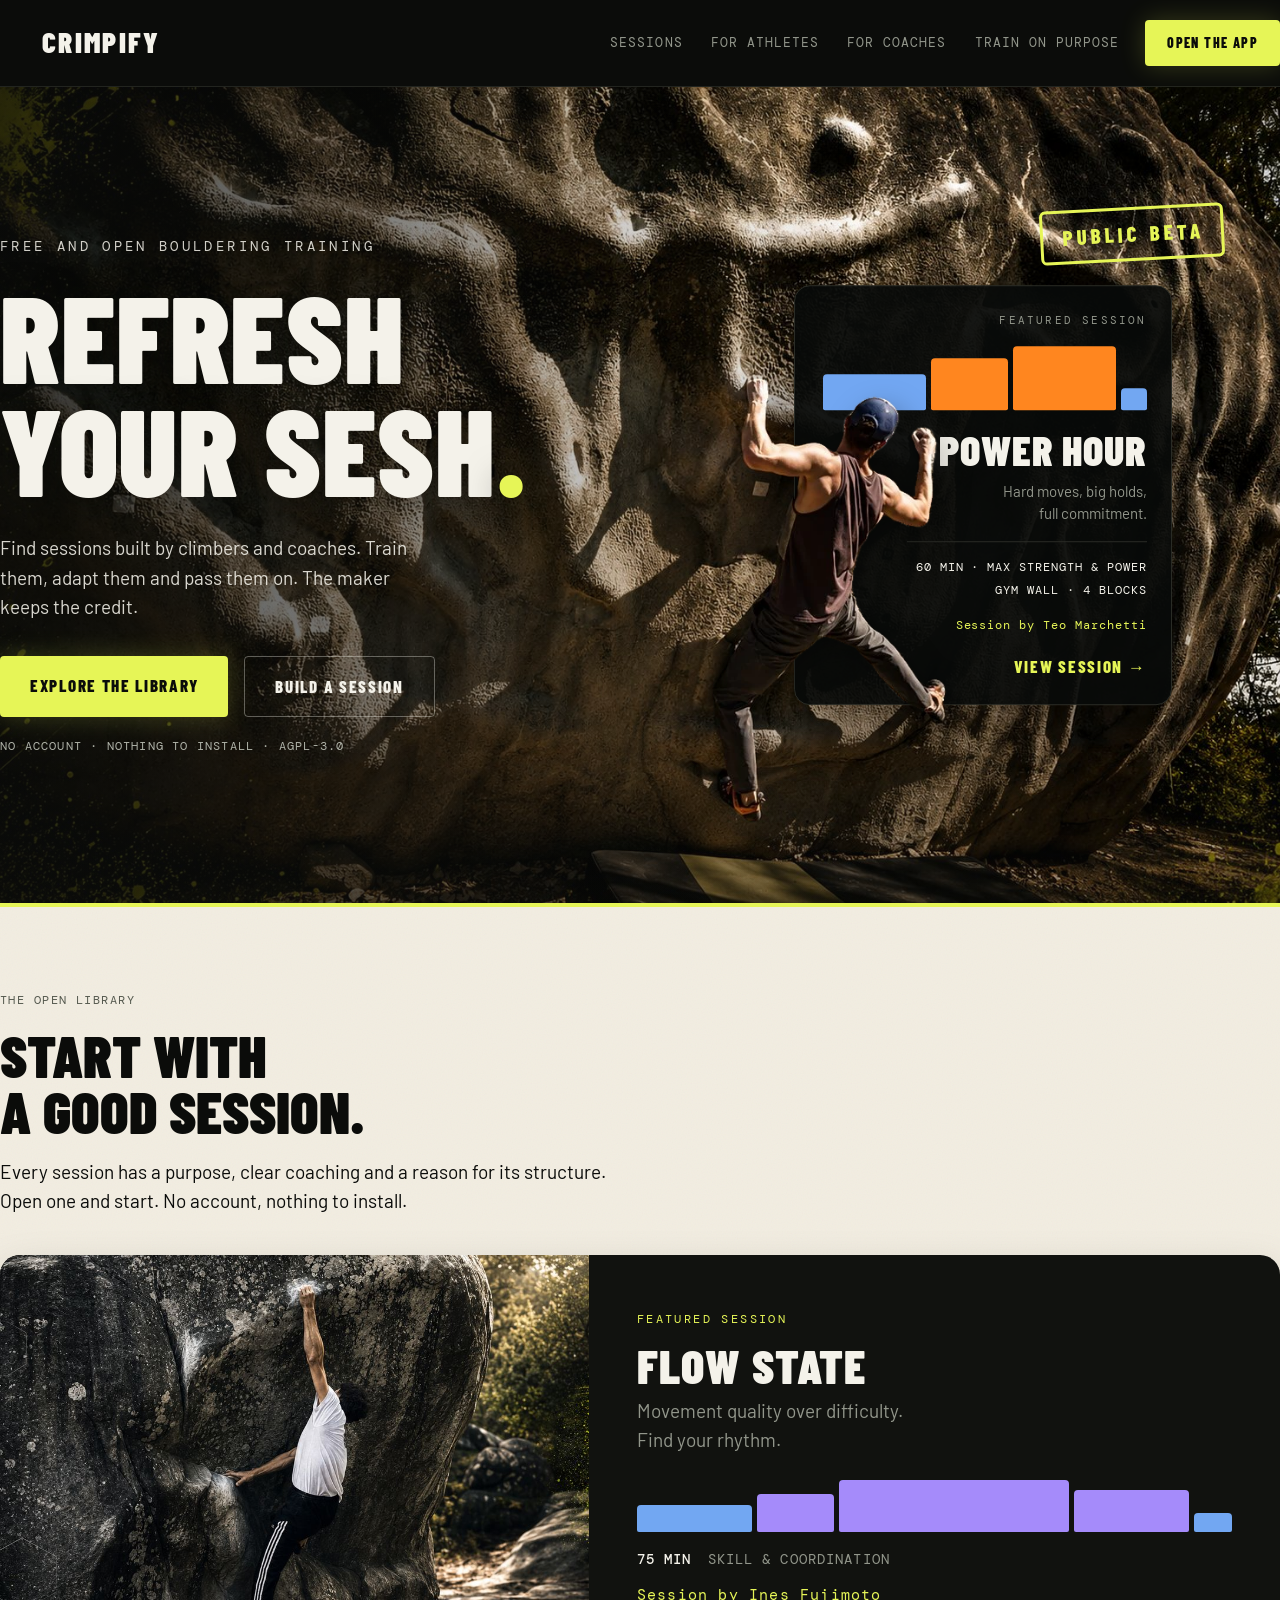
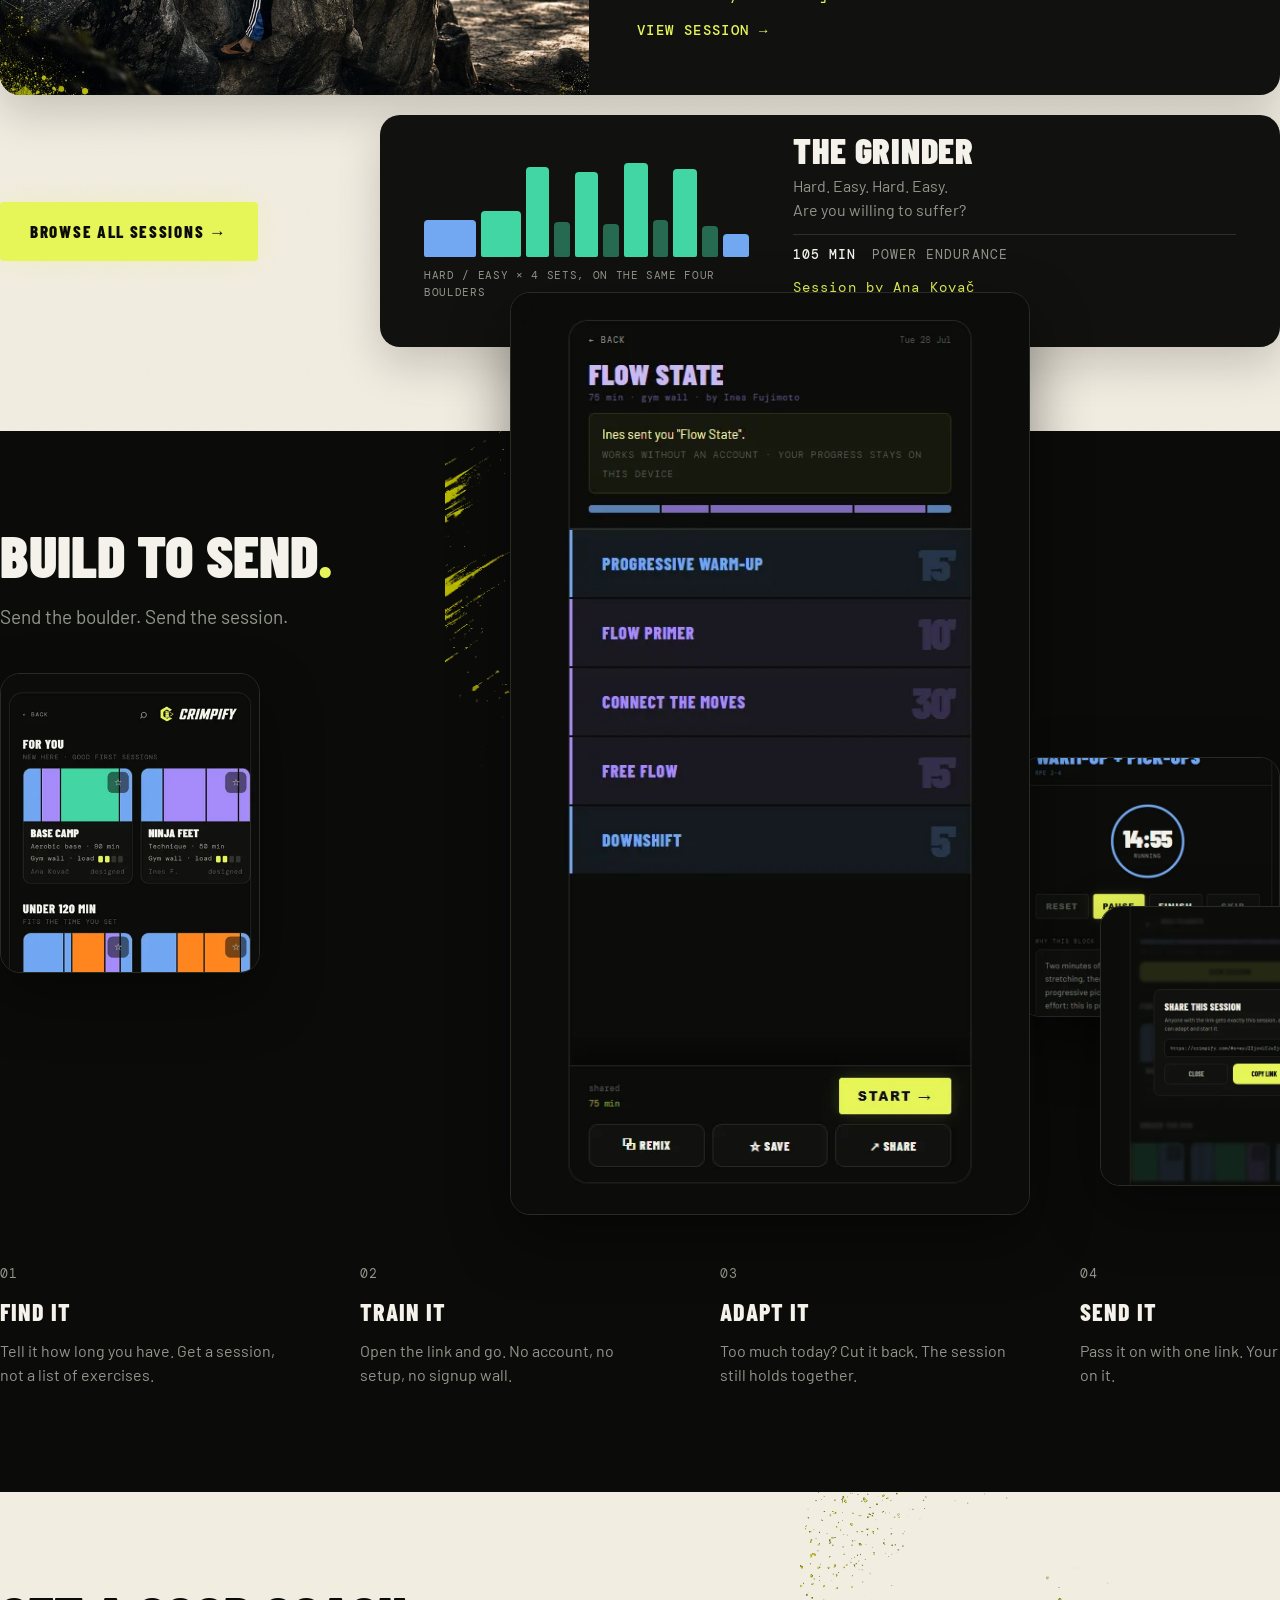
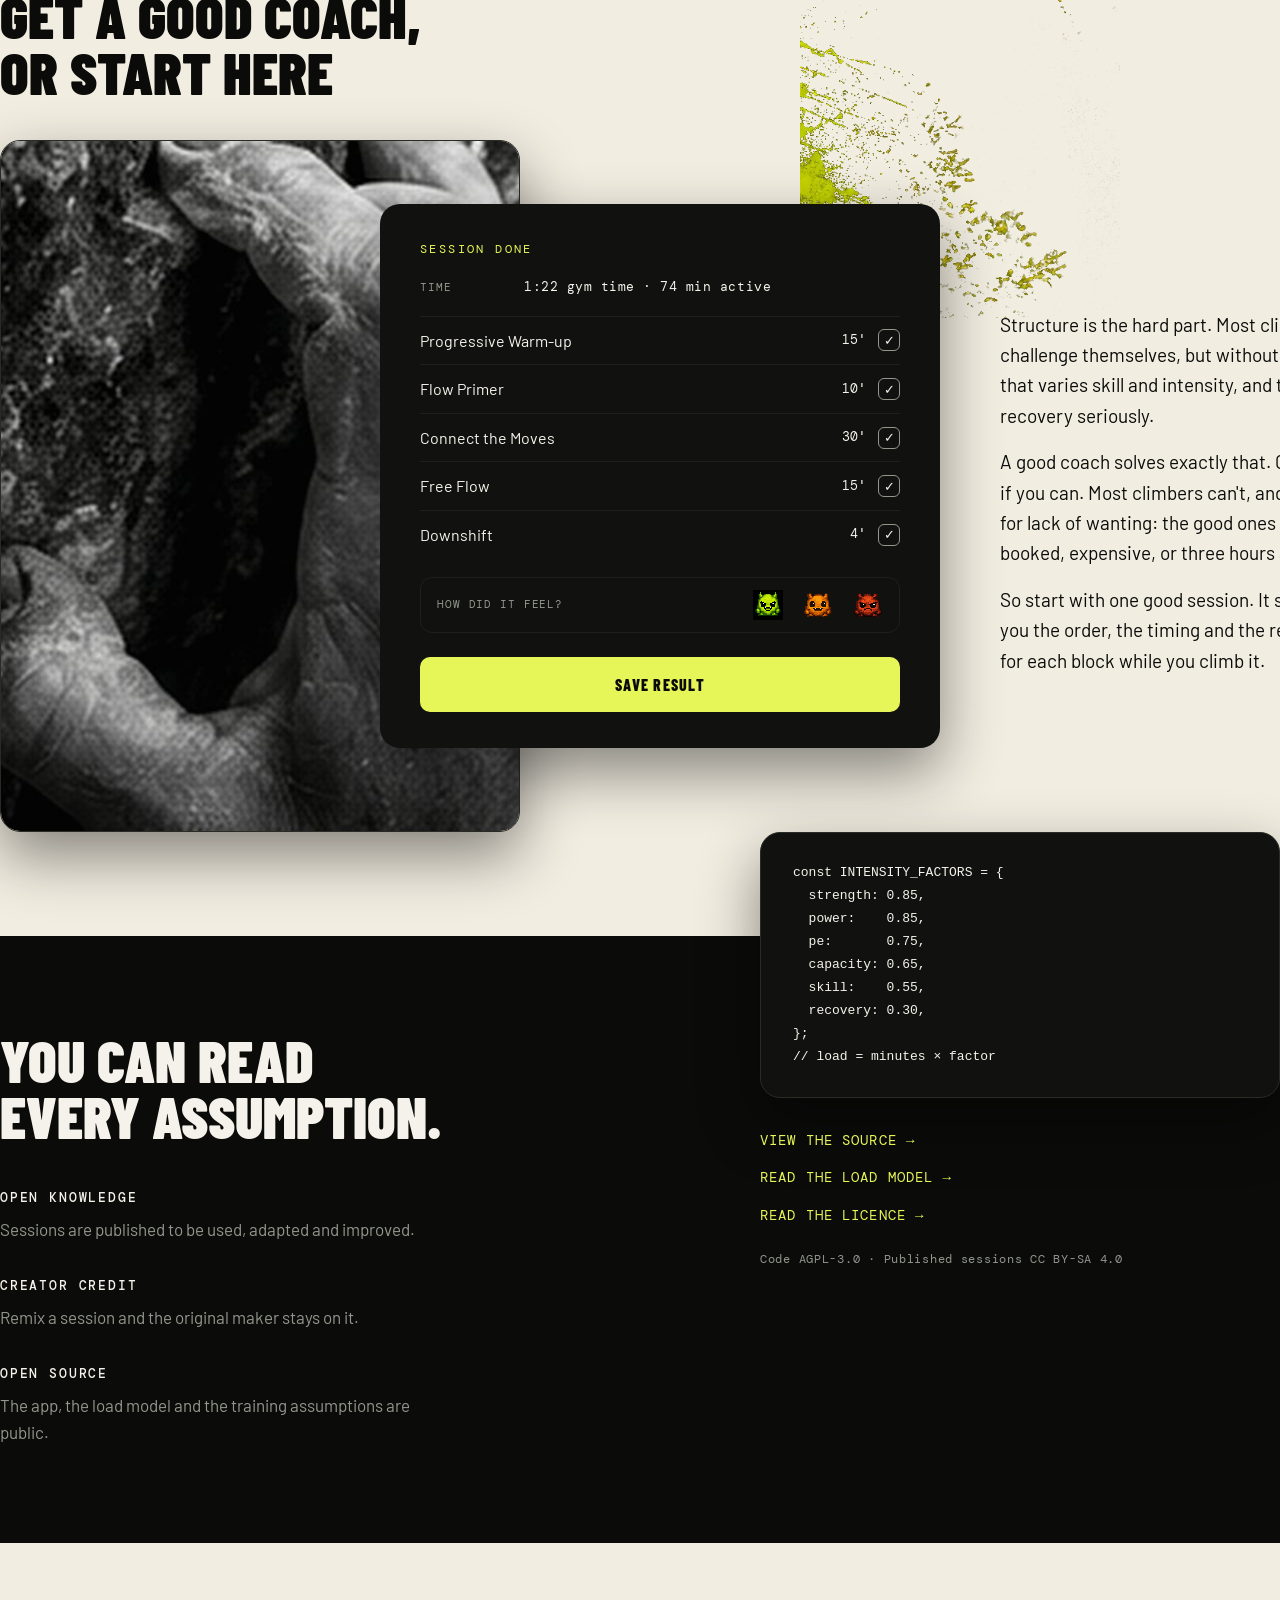
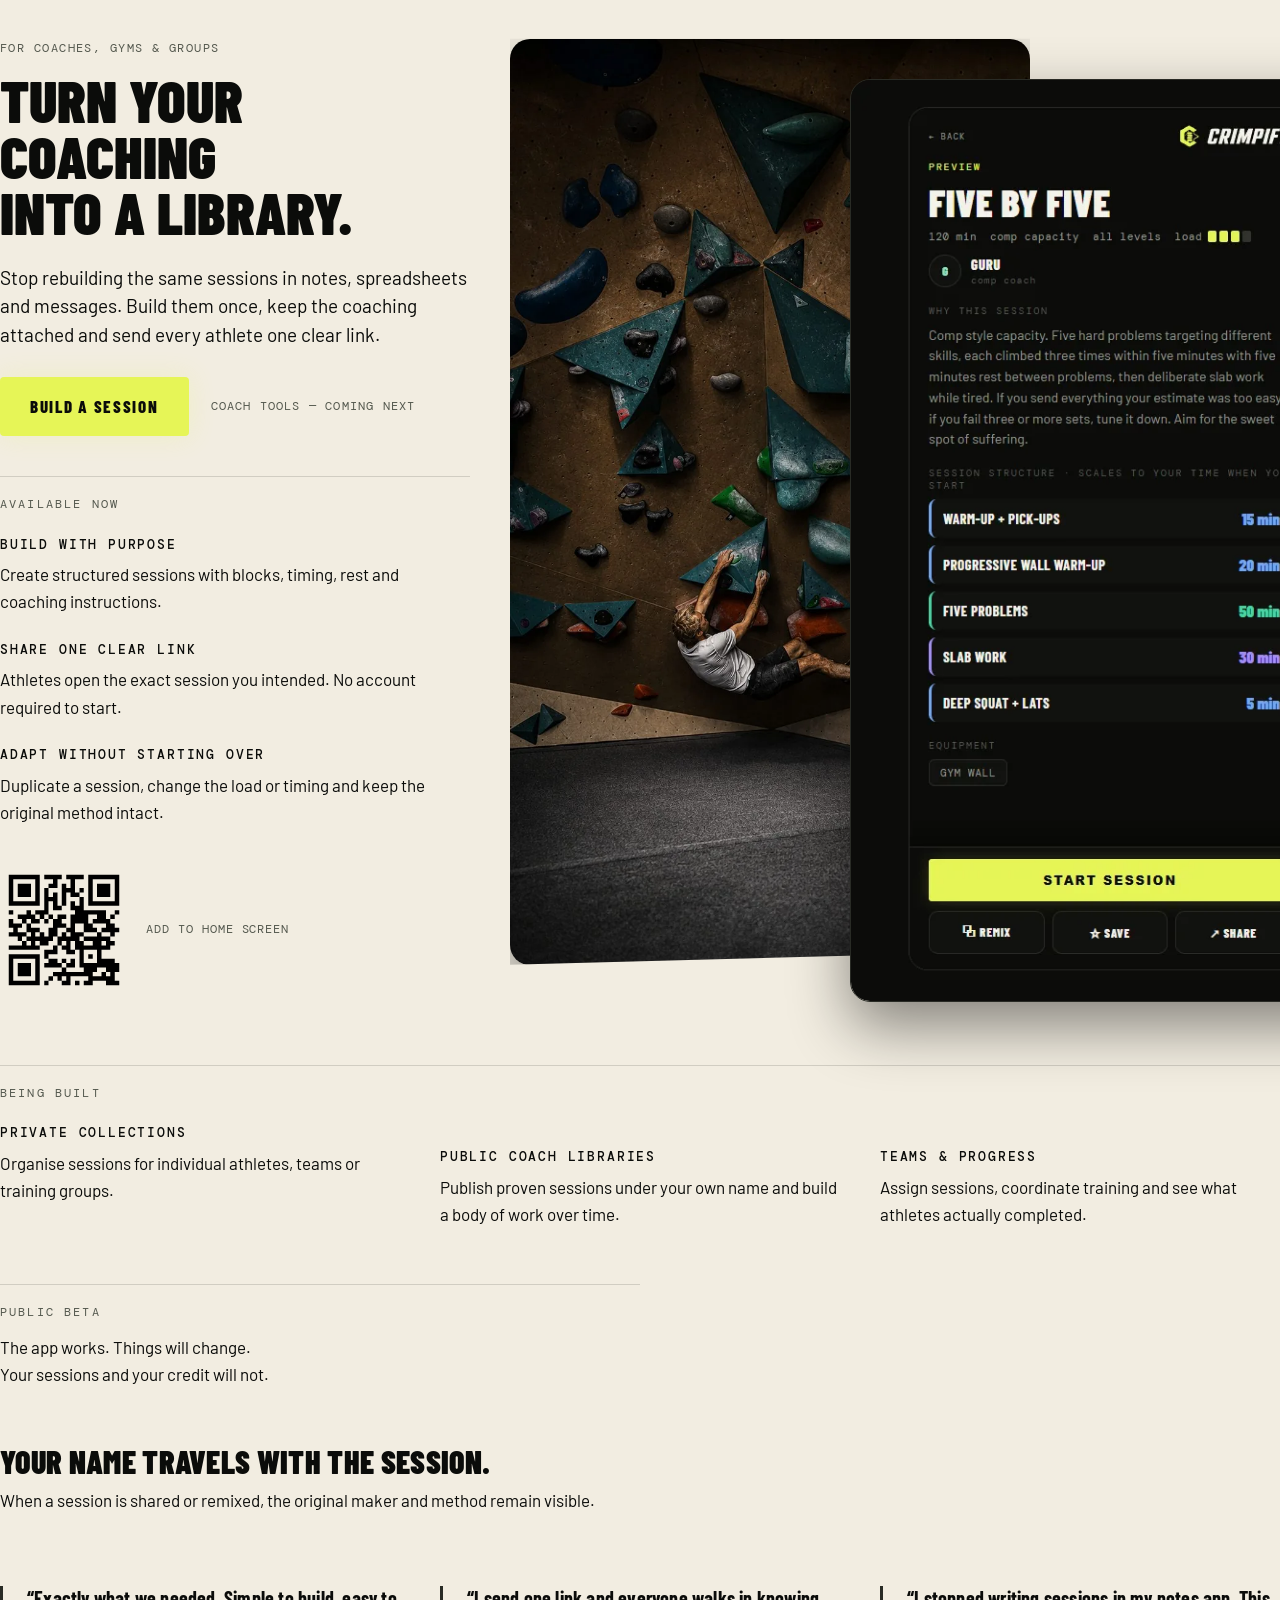
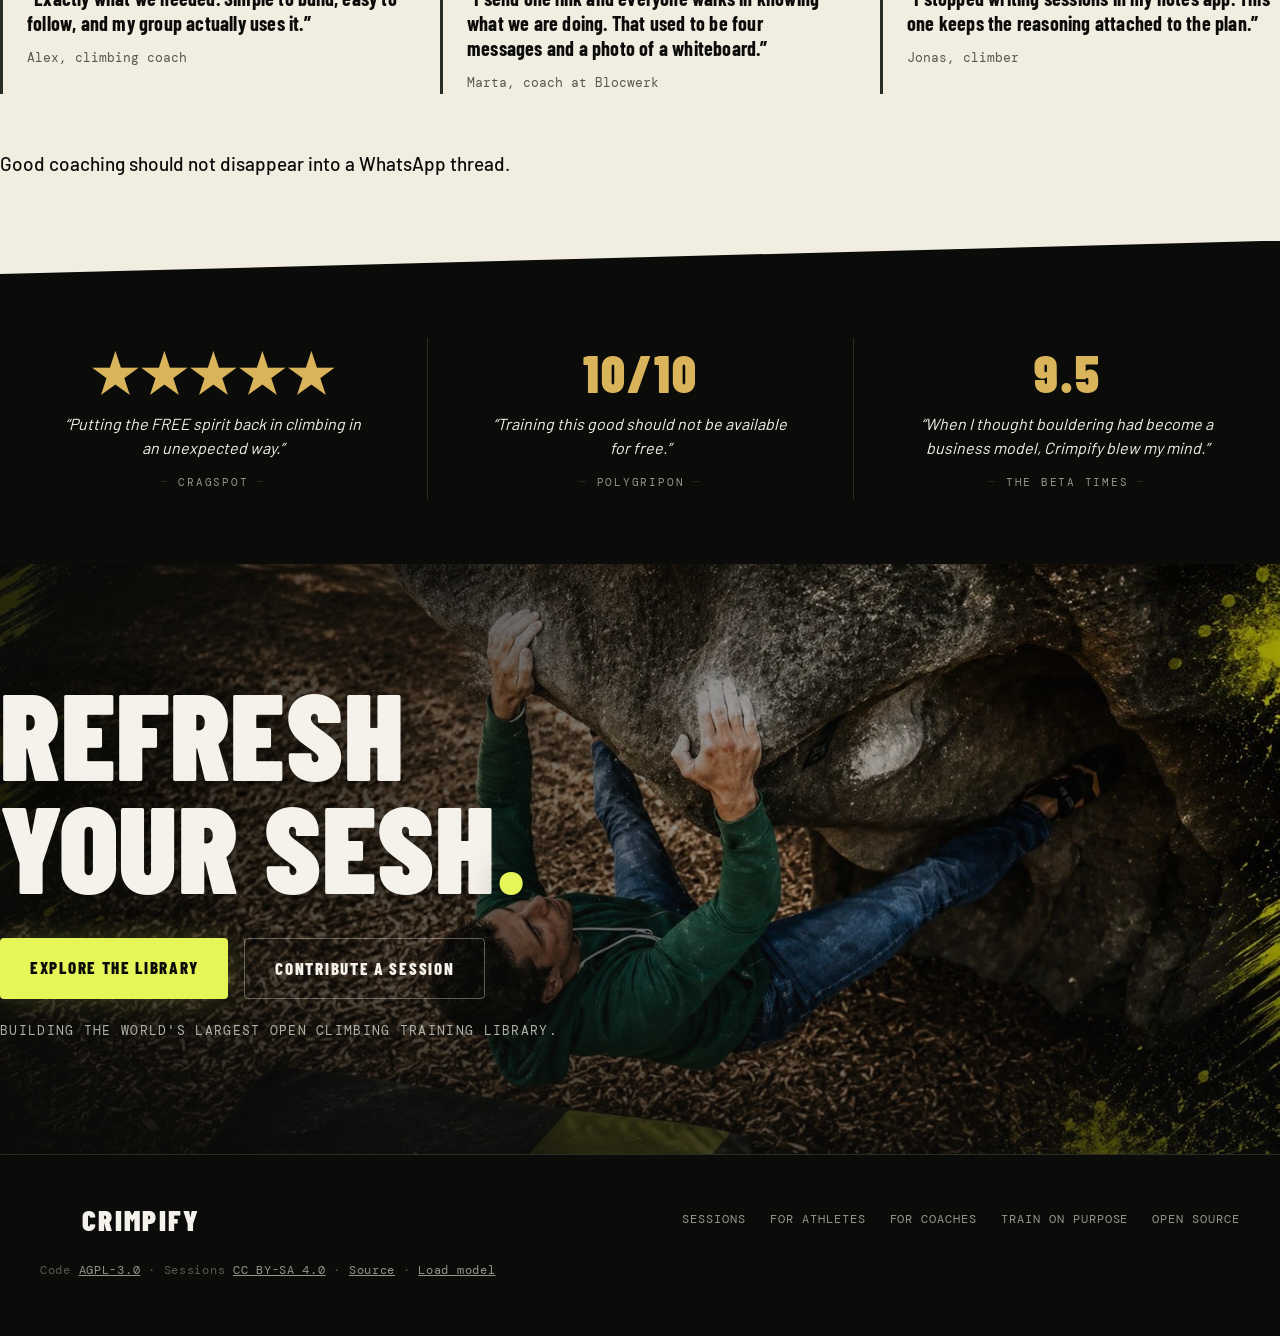
==== commit bed81a84: "site blok A: thesishoofdstuk rond het coachargument Kop: Get a good coach, / Or start here (de instr" ====
--- a/why/index.html
+++ b/why/index.html
@@ -193,7 +193,7 @@
     <img class="splat splat-plan" src="assets/splat-b.webp" width="420" height="559" loading="lazy" alt="" aria-hidden="true">
     <div class="wrap">
       <header class="band-head">
-        <h2>Serious training.<br>Never this much fun.</h2>
+        <h2>Get a good coach,<br>Or start here</h2>
       </header>
       <div class="plan-stage">
         <img class="shot plan-photo" src="assets/hand-520.jpg" srcset="assets/hand-520.jpg 520w, assets/hand-1040.jpg 1040w" sizes="(max-width:768px) 100vw, 520px" width="520" height="693" loading="lazy" alt="A chalked hand finding a crimp on dark rock">
@@ -220,9 +220,9 @@
           <div class="done-cta">Save result</div>
         </div>
         <div class="plan-copy">
-          <p>Structure is the hard part. Most climbers know what to do, not in what order, for how long, or when to back off.</p>
-          <p>Paid coaching is often worth the money. You just shouldn't have to start there.</p>
-          <p>Start with one good session. It teaches you the structure while you climb it.</p>
+          <p>Structure is the hard part. Most climbers challenge themselves, but without a plan that varies skill and intensity, and takes recovery seriously.</p>
+          <p>A good coach solves exactly that. Get one if you can. Most climbers can't, and not for lack of wanting: the good ones are booked, expensive, or three hours away.</p>
+          <p>So start with one good session. It shows you the order, the timing and the reason for each block while you climb it.</p>
         </div>
       </div>
     </div>
--- a/why/assets/site.css
+++ b/why/assets/site.css
@@ -1,507 +1,512 @@
-/* Crimpify public site (/why/), stage 1: header + hero.
-   Zelfde ontwerptokens als de app; fonts self-hosted als woff2. */
-
-@font-face { font-family:'Barlow Condensed'; font-style:normal; font-weight:700; font-display:swap; src:url('fonts/BarlowCondensed-700.woff2') format('woff2'); }
-@font-face { font-family:'Barlow Condensed'; font-style:normal; font-weight:800; font-display:swap; src:url('fonts/BarlowCondensed-800.woff2') format('woff2'); }
-@font-face { font-family:'Barlow Condensed'; font-style:normal; font-weight:900; font-display:swap; src:url('fonts/BarlowCondensed-900.woff2') format('woff2'); }
-@font-face { font-family:'Barlow'; font-style:normal; font-weight:400; font-display:swap; src:url('fonts/Barlow-400.woff2') format('woff2'); }
-@font-face { font-family:'Barlow'; font-style:normal; font-weight:500; font-display:swap; src:url('fonts/Barlow-500.woff2') format('woff2'); }
-@font-face { font-family:'DM Mono'; font-style:normal; font-weight:400; font-display:swap; src:url('fonts/DMMono-400.woff2') format('woff2'); }
-@font-face { font-family:'DM Mono'; font-style:normal; font-weight:500; font-display:swap; src:url('fonts/DMMono-500.woff2') format('woff2'); }
-
-:root {
-  --ink:#0B0C0A; --carbon:#11120F; --graphite:#292B25;
-  --chalk:#F4F2EA; --paper:#F2EDE1; --dust:#92968B; --disabled:#55594F;
-  --acid:#E6F557; --acid-text:#0B0C0A;
-  --prepare:#72A7F2; --volume:#42D6A4; --max-effort:#FF861F; --skill:#A58BFA;
-  /* gedempte volume-variant: easy-segmenten in het Grinder-fingerprint */
-  --volume-dim:color-mix(in srgb, var(--volume) 45%, var(--carbon));
-  --disp:'Barlow Condensed',sans-serif; --body:'Barlow',sans-serif; --mono:'DM Mono',monospace;
-  /* één paginagrid: hero en bibliotheek delen dezelfde goot */
-  --gutter:40px;
-  /* één hoekwaarde voor de hele pagina: sectieovergangen en fotoranden.
-     Tekst roteert nooit; alleen buitenranden worden gesneden. */
-  --angle:1.5deg;
-  /* één elevatiefamilie voor alle zwevende objecten */
-  --elev:0 24px 60px rgba(0,0,0,.45);
-}
-
-*,*::before,*::after { box-sizing:border-box; margin:0; padding:0; }
-html,body { overflow-x:clip; }
-body { background:var(--ink); color:var(--chalk); font-family:var(--body); font-size:16px; line-height:1.6; -webkit-font-smoothing:antialiased; }
-img,svg { max-width:100%; height:auto; display:block; }
-a { color:inherit; }
-.wrap { max-width:calc(1440px - 2*var(--gutter)); margin:0 auto; padding:0 var(--gutter); }
-a:focus-visible,button:focus-visible { outline:2px solid var(--acid); outline-offset:3px; }
-@media (prefers-reduced-motion:reduce){ *,*::before,*::after { transition:none !important; animation:none !important; } }
-
-/* knoppen */
-.btn { display:inline-block; font-family:var(--disp); font-weight:800; font-size:17px; letter-spacing:.1em; text-transform:uppercase; text-decoration:none; padding:16px 30px; border-radius:4px; white-space:nowrap; }
-.btn-acid { background:var(--acid); color:var(--acid-text); box-shadow:0 0 26px rgba(230,245,87,.2); }
-.btn-acid:hover { box-shadow:0 0 36px rgba(230,245,87,.38); }
-.btn-ghost { border:1px solid rgba(244,242,234,.35); color:var(--chalk); }
-.btn-ghost:hover { border-color:var(--chalk); }
-
-/* ── navigatie ── */
-header.site { position:relative; z-index:20; background:var(--ink); border-bottom:1px solid rgba(41,43,37,.8); }
-.site-bar { display:flex; align-items:center; gap:26px; padding:20px 0; }
-.brand { display:flex; align-items:center; gap:12px; text-decoration:none; }
-.mark { width:30px; height:34px; background:var(--acid); -webkit-mask:url('../../crimpify-mono.svg') no-repeat center / contain; mask:url('../../crimpify-mono.svg') no-repeat center / contain; }
-.brand b { font-family:var(--disp); font-weight:900; font-size:29px; letter-spacing:.08em; color:var(--chalk); line-height:1; }
-nav.main { margin-left:auto; display:flex; gap:28px; }
-nav.main a { font-family:var(--mono); font-size:13px; letter-spacing:.08em; text-transform:uppercase; color:var(--dust); text-decoration:none; padding:8px 0; }
-nav.main a:hover { color:var(--chalk); }
-header.site .btn { padding:12px 22px; font-size:14px; }
-
-/* ── hero: één compositie van foto, kop en productobject ── */
-.hero { position:relative; min-height:820px; display:flex; align-items:center; overflow:hidden; background:var(--ink); border-bottom:4px solid var(--acid); }  /* signatuur: precies één acid-regel, alleen op deze naad */
-/* laagvolgorde: foto+shade (1) → kaart (2) → klimmer (3) → copy (4) */
-.hero-photo { position:absolute; inset:0; z-index:1; background:url('hero.jpg') 62% center / cover no-repeat; }
-/* gradient links voor leesbaarheid; bewust half doorzichtig zodat de
-   acid-spatten in de foto zelf achter de kop blijven gloeien */
-.hero-shade { position:absolute; inset:0; z-index:1; background:
-  linear-gradient(90deg, rgba(11,12,10,.78) 0%, rgba(11,12,10,.52) 30%, rgba(11,12,10,.14) 52%, rgba(11,12,10,0) 68%),
-  linear-gradient(0deg, rgba(11,12,10,.42) 0%, rgba(11,12,10,0) 24%); }
-.hero-grid { position:relative; z-index:4; display:flex; align-items:center; justify-content:space-between; gap:48px; width:100%; padding:64px 0; }
-.hero-copy { max-width:46%; }
-.eyebrow { font-family:var(--mono); font-size:14px; letter-spacing:.24em; text-transform:uppercase; color:var(--chalk); opacity:.85; }
-.hero h1 { font-family:var(--disp); font-weight:900; font-size:clamp(84px,9.6vw,138px); line-height:.92; text-transform:uppercase; letter-spacing:.005em; margin:22px 0 28px; text-shadow:0 4px 34px rgba(11,12,10,.55); }
-.hero h1 .dot { color:var(--acid); }
-.hero p.lede { max-width:440px; font-size:19px; line-height:1.55; color:var(--chalk); opacity:.88; }
-.hero-ctas { display:flex; gap:16px; margin:34px 0 20px; flex-wrap:wrap; }
-.trust { font-family:var(--mono); font-size:12px; letter-spacing:.1em; text-transform:uppercase; color:color-mix(in srgb, var(--chalk) 30%, var(--dust)); }
-
-/* ── Power Hour: compacte kaart, ingebed in de foto ──
-   De kaart zit achter de klimmer en voor de rots. Positie is verankerd
-   aan de FOTO, niet aan de viewport: de klimmer staat door de cover-
-   berekening op 62vw+const (foto breder dan viewport) dan wel op een
-   vast beeldpercentage (viewport breder dan foto, media query onder).
-   Zo is de overlap kaart/klimmer op elke desktopbreedte gelijk.
-   Linkerdeel van de kaart (~30%, padding-left) is bewust stille zone
-   die achter de klimmer doorloopt; alle leesbare content staat rechts. */
-.ph-card { position:absolute; z-index:2; left:min(62vw, calc(100vw - 402px)); top:50%; transform:translateY(-50%); width:378px; display:flex; flex-direction:column; text-decoration:none; background:rgba(8,10,9,.94); border:1px solid var(--graphite); border-radius:16px; padding:26px 24px 24px 112px; box-shadow:0 34px 80px rgba(0,0,0,.55); }
-@media (min-width:1458px){ .ph-card { left:calc(69.737vw - 103px); } }
-.ph-kicker { font-family:var(--mono); font-size:11px; letter-spacing:.2em; text-transform:uppercase; color:var(--dust); text-align:right; }
-/* fingerprint mag door de stille zone heen lopen (negatieve marge) */
-.ph-card .fp { margin:16px 0 18px -84px; }
-.ph-name { font-family:var(--disp); font-weight:900; font-size:42px; letter-spacing:.02em; text-transform:uppercase; line-height:1; color:var(--chalk); text-align:right; }
-.ph-int { font-size:15px; color:var(--dust); line-height:1.5; margin:10px 0 16px; text-align:right; }
-.ph-meta { font-family:var(--mono); font-size:12px; letter-spacing:.08em; text-transform:uppercase; color:var(--chalk); line-height:1.9; border-top:1px solid var(--graphite); padding-top:14px; text-align:right; }
-.ph-by { font-family:var(--mono); font-size:12px; letter-spacing:.08em; color:var(--acid); margin-top:14px; text-align:right; }
-.ph-view { font-family:var(--disp); font-weight:800; font-size:17px; letter-spacing:.1em; text-transform:uppercase; color:var(--acid); margin-top:18px; text-align:right; }
-.ph-card:hover .ph-view { text-shadow:0 0 18px rgba(230,245,87,.5); }
-
-/* voorgrondlaag: dezelfde foto als los vrijstaand klimmer-asset (alpha-
-   mask, zelfde canvasmaat als hero.jpg) met identieke background-regels,
-   dus per constructie pixel-perfect uitgelijnd op .hero-photo */
-.hero-climber { position:absolute; inset:0; z-index:3; pointer-events:none;
-  background:url('hero-climber-foreground.webp') 62% center / cover no-repeat;
-  filter:drop-shadow(8px 10px 14px rgba(0,0,0,.28)); }
-
-@media (max-width:1180px){
-  .hero-copy { max-width:52%; }
-}
-
-/* ── mobiel (fase 2): eigen compositie, geen gestapelde desktop ──
-   Copy op inkt, daaronder een fotoband van 500px met een vaste
-   beeldschaal (background-size:auto 500px): de klimmer is op elke
-   mobiele breedte even groot en staat verankerd op 45vw. De kaart is
-   aan dezelfde 45vw verankerd en hangt over de onderrand van de foto;
-   de schenen/schoenen van de klimmer kruisen de fingerprint-zone
-   (cut-through, lichter dan desktop). */
-.m-nav { display:none; }
-@media (max-width:768px){
-  :root { --gutter:20px; }
-
-  /* header: compact, logo + OPEN THE APP + menuknop */
-  .site-bar { padding:12px 20px; gap:14px; }
-  .brand b { font-size:24px; }
-  .mark { width:26px; height:30px; }
-  nav.main { display:none; }
-  header.site .btn { margin-left:auto; padding:12px 16px; font-size:13px; }
-  .m-nav { display:block; position:relative; }
-  .m-nav summary { list-style:none; cursor:pointer; width:44px; height:44px; border:1px solid var(--graphite); border-radius:6px; display:flex; flex-direction:column; gap:6px; align-items:center; justify-content:center; }
-  .m-nav summary::-webkit-details-marker { display:none; }
-  .m-nav summary i { width:16px; height:2px; background:var(--chalk); }
-  .m-nav[open] summary { border-color:var(--chalk); }
-  .m-panel { position:absolute; right:0; top:calc(100% + 10px); z-index:30; min-width:220px; display:flex; flex-direction:column; background:var(--carbon); border:1px solid var(--graphite); border-radius:10px; padding:8px 0; box-shadow:0 18px 44px rgba(0,0,0,.5); }
-  .m-panel a { font-family:var(--mono); font-size:13px; letter-spacing:.08em; text-transform:uppercase; color:var(--dust); text-decoration:none; padding:12px 18px; }
-  .m-panel a:hover { color:var(--chalk); }
-
-  /* hero: copy boven, fotoband (500px) onder; kaart hangt over de
-     onderrand van de band (bottom 56 < bandvoet 96). De smalle inktstrook
-     onder de kaart is de overgang naar de papieren bibliotheek (fase 3). */
-  .hero { min-height:0; display:block; padding-bottom:556px; }
-  .beta-stamp { top:10px; right:14px; font-size:13px; border-width:2px; padding:4px 9px 4px 11px; }
-  .hero-photo, .hero-shade, .hero-climber { inset:auto 0 96px 0; height:500px; }
-  .hero-photo, .hero-climber { background-size:auto 500px; background-position:calc(45vw - 572px) 0; }
-  .hero-shade { background:linear-gradient(180deg, var(--ink) 0%, rgba(11,12,10,.45) 16%, rgba(11,12,10,0) 42%); }
-  .hero-grid { display:block; padding:40px 20px 0; }
-  .hero-copy { max-width:none; }
-  .eyebrow { font-size:11px; letter-spacing:.18em; }
-  .hero h1 { font-size:clamp(56px,16.5vw,68px); margin:16px 0 20px; }
-  .hero p.lede { font-size:17px; max-width:34ch; }
-  .hero-ctas { flex-direction:column; gap:12px; margin:26px 0 18px; }
-  .hero-ctas .btn { display:block; text-align:center; padding:17px 20px; }
-  .trust { font-size:11px; letter-spacing:.12em; }
-
-  /* compacte Power Hour-kaart: kicker, fingerprint, titel, één
-     metaregel, maker, VIEW SESSION; intent/tweede metaregel/curated
-     vervallen op klein scherm (maker-credit nooit) */
-  .ph-card { left:calc(45vw - 75px); top:auto; bottom:56px; transform:none; width:280px; padding:18px 20px 16px; border-radius:14px; }
-  .ph-kicker { font-size:10px; }
-  .ph-card .fp { height:44px; margin:12px 0 14px; }
-  .ph-name { font-size:34px; }
-  .ph-int, .ph-meta br, .ph-meta2 { display:none; }
-  .ph-meta { font-size:11px; padding-top:12px; }
-  .ph-by { font-size:11px; margin-top:12px; }
-  .ph-view { font-size:16px; margin-top:14px; }
-}
-
-/* ── fase 3.1: de bibliotheek als productbibliotheek ──
-   Warm papier met subtiele korrel, diepzwarte trainingsobjecten,
-   maximaal twee foto's. Fingerprints zijn de productidentiteit: groot,
-   uit echte blokdata (breedtes = minuten), elk een eigen structuur. */
-.library { position:relative; background:var(--paper); color:var(--ink); padding:84px 0; }
-/* zelfde grid als de hero: de hero-grid strips de wrap-padding en leeft
-   op de wrap-BOX (1440 - 2 goten breed); op desktop doet de bibliotheek
-   dat ook. Gestapelde layouts (tablet/mobiel) houden hun goot. */
-@media (min-width:1181px){
-  .library .wrap, .band .wrap { padding-left:0; padding-right:0; }
-}
-/* subtiele fysieke textuur, alleen op het papier (kaarten liggen erboven) */
-/* geen mix-blend-mode: dat schakelt Chromium-breed de tekst-rasterisatie
-   om en veranderde de goedgekeurde hero pixel-voor-pixel */
-.library::before { content:""; position:absolute; inset:0; pointer-events:none; opacity:.05;
-  background-image:url("data:image/svg+xml;utf8,<svg xmlns='http://www.w3.org/2000/svg' width='160' height='160'><filter id='n'><feTurbulence type='fractalNoise' baseFrequency='0.8' numOctaves='2'/></filter><rect width='160' height='160' filter='url(%23n)'/></svg>"); }
-.library .wrap { position:relative; }
-/* intro: één blok van maximaal 620px, daarna 72px naar de kaarten */
-.lib-head { max-width:620px; margin-bottom:40px; }
-.lib-eyebrow { font-family:var(--mono); font-size:12px; letter-spacing:.12em; text-transform:uppercase; color:var(--disabled); }
-.lib-head h2 { font-family:var(--disp); font-weight:900; font-size:clamp(50px,4.6vw,68px); line-height:.95; text-transform:uppercase; margin-top:16px; }
-.lib-lede { font-size:19px; line-height:1.5; max-width:60ch; color:var(--ink); margin-top:20px; }
-
-/* kaarten: zwarte trainingsobjecten, per type een eigen indeling */
-.lc { position:relative; display:flex; flex-direction:column; text-decoration:none; background:var(--carbon); color:var(--chalk); border-radius:20px; overflow:hidden; box-shadow:0 18px 44px rgba(11,12,10,.18); }
-.lc:hover .lc-view { text-shadow:0 0 18px rgba(230,245,87,.5); }
-.lc:hover .lc-arrow { text-shadow:0 0 18px rgba(230,245,87,.5); }
-.lc-kicker { font-family:var(--mono); font-size:12px; letter-spacing:.2em; text-transform:uppercase; color:var(--acid); }
-.lc-name { font-family:var(--disp); font-weight:900; font-size:32px; letter-spacing:.02em; text-transform:uppercase; line-height:1; }
-.lc-int { font-size:15px; color:var(--dust); line-height:1.5; margin-top:8px; }
-.lc-stats { display:flex; align-items:baseline; gap:16px; border-top:1px solid rgba(244,242,234,.13); margin-top:16px; padding-top:14px; }
-.lc-stats b { font-family:var(--mono); font-weight:500; font-size:14px; letter-spacing:.08em; text-transform:uppercase; line-height:1; }
-.lc-stats span { font-family:var(--mono); font-size:14px; letter-spacing:.08em; text-transform:uppercase; color:var(--dust); }
-.lc-by { font-family:var(--mono); font-size:15px; letter-spacing:.08em; color:var(--acid); margin-top:12px; }
-.lc-view { font-family:var(--mono); font-weight:500; font-size:14px; letter-spacing:.1em; text-transform:uppercase; color:var(--acid); margin-top:16px; }
-.lc-arrow { position:absolute; right:20px; bottom:16px; font-family:var(--disp); font-weight:800; font-size:22px; color:var(--acid); }
-
-/* ── Homepage fingerprint system: duration-proportional widths,
-   real block colours, authored intensity profiles ──
-   Breedte = echte blokminuten (flex) en kleur = echte bloktokens komen
-   uit de sessiedata; hoogte is art direction (ordinaal met rpe, met de
-   hand gestemd per blok). Segmenten staan op de spoorbodem, radius
-   4/4/2/2, vaste gap 5px, min-width 12px houdt korte blokken zichtbaar.
-   Eén implementatie: .fp plus schaalmodifier .fp-tall (64 / 96).
-   Let op: genereert de app ooit zelf fingerprints, dan is daarvoor een
-   deterministische rpe→hoogte-mapping nodig; deze profielen zijn dat
-   niet. */
-.fp { display:flex; gap:5px; height:64px; align-items:flex-end; }
-.fp i { display:block; border-radius:4px 4px 2px 2px; min-width:12px; }
-.fp-tall { height:96px; }
-.fp-caption { font-family:var(--mono); font-size:11px; letter-spacing:.06em; text-transform:uppercase; color:var(--dust); margin-top:10px; }
-
-/* het featured object: foto links (46%), product rechts, volle gridbreedte */
-.lc-flow { width:100%; height:440px; flex-direction:row; align-items:stretch; }
-.lc-flow .lc-photo { width:46%; height:auto; object-fit:cover; display:block; }
-.lc-flow .lc-body { flex:1; display:flex; flex-direction:column; justify-content:center; padding:48px; }
-.lc-flow .lc-name { font-size:48px; margin-top:12px; }
-.lc-flow .lc-int { font-size:19px; }
-.lc-flow .fp { flex-shrink:0; margin-top:14px; }
-.lc-flow .lc-stats { border-top:0; padding-top:0; margin-top:16px; }  /* geen lijn onder het spoor: leest als grafiek-as */
-.lc-flow .lc-view { margin-top:12px; }
-
-/* onderste rij: de actie links in de bewuste leegte, de strip rechts
-   uitgelijnd op de rechterrand van Flow State. De leegte is compositie. */
-.lib-row { display:flex; align-items:center; margin-top:20px; }
-.lc-grind { width:min(900px,100%); height:232px; margin-left:auto; flex-direction:row; align-items:center; gap:44px; padding:28px 44px; }
-.lc-grind-main { width:40%; flex:none; display:flex; flex-direction:column; justify-content:center; }
-.lc-grind-info { flex:1; display:flex; flex-direction:column; }
-.lc-grind .lc-name { font-size:36px; }
-.lc-grind .lc-int { font-size:16px; margin-top:6px; }
-.lc-grind .lc-stats { margin-top:12px; padding-top:10px; }
-.lc-grind .lc-stats b, .lc-grind .lc-stats span { font-size:13px; }
-.lc-grind .lc-by { font-size:14px; margin-top:10px; }
-.lc-grind .lc-view { font-size:13px; margin-top:12px; }
-
-@media (max-width:1180px) and (min-width:769px){
-  .lib-head { margin-bottom:48px; }
-  .lib-row { flex-direction:column-reverse; align-items:flex-start; gap:24px; }
-  .lc-grind { width:100%; margin-left:0; }
-}
-
-/* brede mobiel/tablet (575-768): boven 574px zou 45vw voorbij de
-   linkerrand van het geschaalde beeld (888px breed) schuiven en rechts
-   een gat laten. Beeld rechts verankeren sluit exact aan op de
-   45vw-formule op 574px; de kaart volgt dezelfde klimmerpositie. */
-@media (min-width:575px) and (max-width:768px){
-  .hero-photo, .hero-climber { background-position:100% 0; }
-  .ph-card { left:calc(100vw - 391px); }
-}
-
-/* bibliotheek mobiel (fase 3.3): intro, Flow State (foto boven), Grinder
-   compact en fingerprint-gedreven, volle-breedte actie. Geen telefoon,
-   geen extra kaarten. Staat bewust ná de desktopregels: gelijke
-   specificiteit, bron-volgorde beslist. */
-@media (max-width:768px){
-  .library { padding:56px 0 64px; }
-  .lib-head { margin-bottom:28px; }
-  .lib-head h2 { font-size:clamp(44px,13vw,54px); }
-  .lib-lede { font-size:16px; }
-
-  .lc-flow { width:100%; height:auto; flex-direction:column; }
-  .lc-flow .lc-photo { width:100%; aspect-ratio:16/9; }
-  .lc-flow .lc-body { padding:22px 24px 20px; }
-  .lc-flow .lc-name { font-size:36px; margin-top:8px; }
-  .lc-flow .lc-int { font-size:15px; }
-  .lc-flow .fp { height:54px; }
-
-  /* compact en fingerprint-gedreven: het fp-blok staat in de DOM voorop */
-  .lib-row { flex-direction:column-reverse; align-items:stretch; margin-top:18px; }
-  .lc-grind { width:100%; height:auto; margin:0; flex-direction:column; align-items:stretch; gap:0; padding:22px 24px 20px; }
-  .lc-grind-main { width:auto; }
-  .lc-grind .fp { height:60px; }
-  .lc-grind-info { margin-top:16px; }
-  .lc-grind .lc-name { font-size:30px; }
-
-  .lib-cta { margin-top:20px; }
-  .lib-cta .btn { display:block; text-align:center; padding:17px 20px; line-height:1.4; }
-}
-
-/* ══ fase 4: grijs skelet, secties 3-7 ══
-   Basis = gestapelde flow (werkt op elke breedte), de gelaagde
-   composities gelden vanaf 1181px. Placeholders: vlak middengrijs,
-   mono-label met asset, ratio en rol; juiste maat en positie. */
-
-.shot { display:block; border-radius:20px; box-shadow:var(--elev); border:1px solid var(--graphite); }
-
-.band { position:relative; padding:96px 0; }
-.band-dark { background:var(--ink); color:var(--chalk); }
-.band-paper { background:var(--paper); color:var(--ink); }
-.band h2 { font-family:var(--disp); font-weight:900; font-size:clamp(50px,4.6vw,68px); line-height:.95; text-transform:uppercase; }
-.band h2 .dot { color:var(--acid); }
-.band-sub { font-size:19px; line-height:1.5; color:var(--dust); margin-top:20px; max-width:60ch; }
-.band-head { max-width:640px; }
-
-/* ── sectie 3: BUILD TO SEND. ──
-   fase 5.1: elke stap is scherm + tekst in één blok (proximity doet het
-   werk); de acid-lijn draagt de verbinding en vorkt bij stap 04 */
-.s-send .wrap { position:relative; }
-.send-stage { position:relative; margin-top:32px; }
-.send-flow { list-style:none; margin:0; padding:0; }
-.send-step { margin-top:36px; }
-.send-step:first-child { margin-top:0; }
-.shot-crop { overflow:hidden; border-radius:20px; box-shadow:var(--elev); border:1px solid var(--graphite); }
-.shot-crop img { display:block; width:100%; }
-.step-txt { display:block; margin-top:18px; }
-.step-no { display:block; font-family:var(--mono); font-size:13px; letter-spacing:.1em; color:var(--dust); }
-.step-t { display:block; font-family:var(--disp); font-weight:800; font-size:24px; letter-spacing:.04em; text-transform:uppercase; margin-top:8px; }
-.step-b { display:block; font-size:16px; line-height:1.5; color:var(--dust); margin-top:8px; }
-
-/* ── sectie 4: TRAIN ON PURPOSE ── */
-.s-plan .band-head { margin-bottom:40px; }
-.plan-photo { width:min(520px,100%); }
-.done-panel { width:min(560px,calc(100% - 24px)); margin:-80px auto 0; position:relative; z-index:3; background:var(--carbon); color:var(--chalk); border-radius:20px; box-shadow:var(--elev); padding:36px 40px; }
-.done-kicker { font-family:var(--mono); font-size:12px; letter-spacing:.2em; text-transform:uppercase; color:var(--acid); }
-.done-row { display:flex; align-items:baseline; gap:16px; margin-top:18px; }
-.done-label { font-family:var(--mono); font-size:11px; letter-spacing:.08em; text-transform:uppercase; color:var(--dust); width:88px; flex:none; }
-.done-val { font-family:var(--mono); font-size:13px; letter-spacing:.04em; color:var(--chalk); }
-.done-blocks { list-style:none; margin:16px 0 0; padding:0; }
-.done-blocks li { display:flex; align-items:center; gap:12px; padding:8px 0; border-top:1px solid color-mix(in srgb, var(--graphite) 60%, transparent); font-size:15px; }
-.done-blocks li > span:first-child { flex:1; }
-.done-min { font-family:var(--mono); font-size:12px; color:var(--dust); }
-.tick { position:relative; width:22px; height:22px; flex:none; border:1px solid var(--graphite); border-radius:6px; }
-.tick-done { border-color:var(--dust); }
-.tick-done::after { content:"¹3"; position:absolute; inset:0; display:flex; align-items:center; justify-content:center; font-size:13px; color:var(--chalk); }
-.done-response { border:1px solid var(--graphite); border-radius:12px; padding:20px; margin-top:22px; }
-.done-response .done-label { width:auto; }
-.done-monsters { display:flex; align-items:center; justify-content:space-around; gap:24px; margin-top:14px; }
-.done-monsters img { width:48px; height:48px; image-rendering:pixelated; }
-.done-cta { padding:15px 0; border-radius:10px; background:var(--acid); color:var(--acid-text); margin-top:24px; font-family:var(--disp); font-weight:800; font-size:16px; letter-spacing:.08em; text-transform:uppercase; text-align:center; }
-.plan-copy { font-size:19px; line-height:1.6; margin-top:36px; max-width:44ch; }
-.plan-copy p + p { margin-top:16px; }
-
-/* ── sectie 5: BUILT IN THE OPEN ── */
-.s-open .wrap { position:relative; }
-.s-open .band-head { margin-bottom:44px; }
-.open-points { max-width:640px; }
-.open-point h3 { font-family:var(--mono); font-weight:500; font-size:13px; letter-spacing:.14em; text-transform:uppercase; }
-.open-point p { font-size:17px; line-height:1.6; color:var(--dust); margin-top:8px; max-width:46ch; }
-.open-point + .open-point { margin-top:32px; }
-.quote { margin:48px 0 0; border-left:3px solid var(--graphite); padding-left:24px; }
-.quote blockquote { font-family:var(--disp); font-weight:700; font-size:24px; line-height:1.25; letter-spacing:.01em; }
-.quote figcaption { font-family:var(--mono); font-size:13px; color:var(--dust); margin-top:12px; }
-.open-proof { margin-top:56px; max-width:520px; }
-.code-card { background:var(--carbon); border:1px solid var(--graphite); border-radius:20px; box-shadow:var(--elev); padding:28px 32px; font-family:var(--mono); font-size:13px; line-height:1.7; color:var(--chalk); overflow-x:auto; margin:0; }
-.open-links { list-style:none; margin:28px 0 0; padding:0; }
-.open-links li + li { margin-top:12px; }
-.open-links a { font-family:var(--mono); font-size:14px; letter-spacing:.08em; text-transform:uppercase; color:var(--acid); text-decoration:none; }
-.open-lic { font-family:var(--mono); font-size:12px; letter-spacing:.06em; color:var(--dust); margin-top:24px; }
-
-/* ── sectie 6: FOR COACHES AND GYMS — volwaardig hoofdstuk ── */
-.coach-kicker { font-family:var(--mono); font-size:12px; letter-spacing:.12em; text-transform:uppercase; color:var(--disabled); margin-bottom:14px; }
-.coach-problem { font-size:19px; line-height:1.5; max-width:44ch; margin-top:24px; }
-.coach-ctas { display:flex; align-items:center; gap:22px; margin-top:28px; flex-wrap:wrap; }
-.coach-coming { font-family:var(--mono); font-size:12px; letter-spacing:.1em; text-transform:uppercase; color:var(--disabled); }
-.group-label { font-family:var(--mono); font-size:12px; letter-spacing:.18em; text-transform:uppercase; color:var(--disabled); margin-top:40px; border-top:1px solid color-mix(in srgb, var(--ink) 14%, transparent); padding-top:18px; }
-.coach-next { margin-top:56px; }
-.coach-next .group-label { margin-top:0; }
-.coach-next-grid { display:grid; grid-template-columns:repeat(3,1fr); gap:40px; margin-top:20px; }
-.coach-next-grid .coach-point p { max-width:none; }
-.coach-beta { margin-top:56px; max-width:640px; }
-.coach-beta p:last-child { font-size:17px; line-height:1.6; margin-top:12px; }
-.coach-beta .group-label { margin-top:0; }
-.coach-credit { margin-top:56px; max-width:640px; }
-.coach-credit h3 { font-family:var(--disp); font-weight:900; font-size:32px; letter-spacing:.01em; text-transform:uppercase; line-height:1; }
-.coach-credit p { font-size:17px; line-height:1.6; margin-top:10px; }
-.coach-close { font-size:19px; line-height:1.5; font-weight:500; max-width:52ch; margin-top:56px; }
-.coach-points { margin-top:20px; }
-.coach-point h3 { font-family:var(--mono); font-weight:500; font-size:13px; letter-spacing:.14em; text-transform:uppercase; }
-.coach-point p { font-size:17px; line-height:1.6; max-width:44ch; margin-top:6px; }
-.coach-point + .coach-point { margin-top:24px; }
-.coach-quotes { display:grid; grid-template-columns:repeat(3,1fr); gap:40px; margin-top:72px; }
-.coach-quotes .quote { margin:0; }
-.coach-quotes blockquote { font-size:20px; }
-.coach-quotes figcaption { color:var(--disabled); }
-.coach-qr { display:flex; align-items:center; gap:18px; margin-top:40px; }
-.coach-qr img { border-radius:8px; display:block; }
-.coach-qr span { font-family:var(--mono); font-size:12px; letter-spacing:.08em; text-transform:uppercase; color:var(--disabled); }
-.coach-stage { margin-top:32px; display:flex; flex-direction:column; gap:20px; }
-.coach-wall-frame { width:min(480px,88%); margin-left:auto; overflow:hidden; border-radius:20px; box-shadow:var(--elev); }
-.coach-wall-frame img { display:block; width:100%; height:auto; }
-.coach-screen { width:min(420px,78%); margin:0; }
-
-/* ── satirische reviewband: ingehouden knipoog ── */
-.s-reviews { padding:calc(64px + tan(var(--angle))*100vw) 0 64px; clip-path:polygon(0 calc(tan(var(--angle))*100vw), 100% 0, 100% 100%, 0 100%); margin-top:calc(-1*tan(var(--angle))*100vw); }
-.review-band { list-style:none; display:grid; grid-template-columns:repeat(3,1fr); margin:0; padding:0; }
-.review-band li { text-align:center; padding:8px 40px; }
-.review-band li + li { border-left:1px solid var(--graphite); }
-.rv-score { display:block; font-family:var(--disp); font-weight:900; font-size:52px; line-height:1; color:var(--review-gold); letter-spacing:.04em; }
-.review-band blockquote { font-size:16px; font-style:italic; line-height:1.5; color:var(--chalk); margin:14px auto 0; max-width:34ch; }
-.rv-outlet { display:block; font-family:var(--mono); font-size:11px; letter-spacing:.16em; text-transform:uppercase; color:var(--dust); margin-top:14px; }
-.rv-outlet::before { content:'4 a0'; color:var(--graphite); }
-.rv-outlet::after { content:' a04'; color:var(--graphite); }
-
-/* ── sectie 7: slot-CTA + footer ── */
-.s-cta { overflow:hidden; background:var(--ink); }
-.cta-photo { position:absolute; inset:0; width:100%; height:100%; object-fit:cover; z-index:0; }
-/* shade zoals de hero: leesbaarheid links waar kop en acties staan */
-.cta-shade { position:absolute; inset:0; z-index:0; background:
-  linear-gradient(90deg, rgba(11,12,10,.84) 0%, rgba(11,12,10,.6) 40%, rgba(11,12,10,.28) 70%, rgba(11,12,10,.16) 100%),
-  linear-gradient(0deg, rgba(11,12,10,.5) 0%, rgba(11,12,10,0) 40%); }
-.cta-wrap { position:relative; z-index:1; padding:16px 0; }
-.s-cta h2 { font-size:clamp(84px,9.6vw,138px); line-height:.92; letter-spacing:.005em; text-shadow:0 4px 34px rgba(11,12,10,.55); }
-.cta-actions { display:flex; gap:16px; margin:36px 0 22px; flex-wrap:wrap; }
-.cta-ambition { font-family:var(--mono); font-size:13px; letter-spacing:.1em; text-transform:uppercase; color:color-mix(in srgb, var(--chalk) 30%, var(--dust)); }
-
-.site-foot { background:var(--ink); border-top:1px solid var(--graphite); padding:48px 0 56px; color:var(--chalk); }
-.foot-grid { display:flex; align-items:center; gap:24px 40px; flex-wrap:wrap; }
-.site-foot nav { display:flex; gap:24px; margin-left:auto; flex-wrap:wrap; }
-.site-foot nav a { font-family:var(--mono); font-size:12px; letter-spacing:.08em; text-transform:uppercase; color:var(--dust); text-decoration:none; }
-.site-foot nav a:hover { color:var(--chalk); }
-.foot-lic { width:100%; font-family:var(--mono); font-size:12px; letter-spacing:.06em; color:var(--disabled); }
-.foot-lic a { color:var(--dust); }
-
-/* public-beta-stempel: één instantie, rotatie is een veelvoud van het
-   hoektoken zodat er één bronhoek in het blad blijft */
-.beta-stamp { position:absolute; top:120px; right:56px; z-index:5; font-family:var(--disp); font-weight:800; font-size:21px; letter-spacing:.2em; text-transform:uppercase; color:var(--acid); border:3px solid var(--acid); border-radius:6px; padding:7px 16px 7px 19px; transform:rotate(calc(-2 * var(--angle))); pointer-events:none; }
-
-/* verfspatten: echte spatten uit de founderfotografie (geen tekeningen);
-   hooguit één per hoofdstuk, naast een kop, nooit over tekst */
-.splat { display:none; position:absolute; pointer-events:none; z-index:0; }
-
-/* ── tabletband 769-1180: eigen bewuste compositie, geen desktop-krimp ──
-   Stappen als 2x2-raster van scherm+tekst-paren; het coachpaar blijft
-   een overlappend duo; reviewband 2x2. */
-@media (min-width:769px) and (max-width:1180px){
-  .send-stage { margin-top:40px; }
-  .send-flow { display:grid; grid-template-columns:1fr 1fr; gap:56px 44px; }
-  .send-step { margin:0; }
-  .shot-crop { height:380px; }
-  .ss2 .shot { width:100%; }
-  .plan-photo { margin:0 auto; }
-  .done-panel { margin:-80px auto 0; }
-  .plan-copy { margin:36px auto 0; text-align:center; }
-  .coach-stage { flex-direction:row; align-items:flex-start; gap:0; }
-  .coach-wall-frame { width:54%; margin:0; }
-  .coach-screen { width:54%; margin:40px 0 0 -8%; position:relative; z-index:3; }
-  .review-band { grid-template-columns:1fr 1fr; }
-  .coach-quotes { grid-template-columns:1fr; gap:28px; }
-}
-
-/* gelaagde composities vanaf desktopbreedte */
-@media (min-width:1181px){
-  .splat { display:block; }
-  .splat-send { top:0; left:445px; width:130px; height:auto; }
-  .splat-plan { top:0; left:800px; width:320px; height:auto; }
-  .s-send .wrap { display:block; }
-  .send-stage { height:740px; margin-top:24px; }
-  .send-step { position:absolute; margin:0; }
-  /* bijschriften op één gedeelde basislijn (stage-y 590); alleen de
-     schermen houden hun hoogteverspringing */
-  .send-step .step-txt { position:absolute; }
-  .ss1 .step-txt { top:573px; left:0; width:300px; }
-  .ss2 .step-txt { top:954px; left:-150px; width:300px; }
-  .ss3 .step-txt { top:489px; left:-300px; width:300px; }
-  .ss4 .step-txt { top:340px; left:-20px; width:280px; }
-  .ss1 { left:0; top:17px; width:260px; z-index:1; }
-  .ss1 .shot-crop { height:300px; }
-  .ss2 { left:510px; top:-364px; width:520px; z-index:3; }
-  .ss2 .shot { width:100%; }
-  .ss3 { left:1020px; top:101px; width:260px; z-index:1; }
-  .ss3 .shot-crop { height:260px; }
-  .ss4 { left:1100px; top:250px; width:260px; z-index:2; }
-  .ss4 .shot-crop { height:280px; }
-  .ss4 .shot-crop img { margin-top:-36%; }  /* de deel-dialoog in beeld, niet de gedimde kop */
-
-  .plan-stage { position:relative; height:700px; }
-  .plan-photo { position:absolute; left:0; top:0; width:520px; z-index:1; }
-  .done-panel { position:absolute; left:380px; top:64px; width:560px; margin:0; }
-  .plan-copy { position:absolute; left:1000px; top:170px; width:340px; margin:0; }
-
-  .open-proof { position:absolute; right:0; top:-200px; width:520px; margin:0; z-index:3; }
-
-  .coach-grid { display:grid; grid-template-columns:470px 1fr; gap:40px; align-items:start; }
-  .coach-stage { position:relative; height:970px; margin:0; }
-  .coach-wall-frame { position:absolute; left:0; top:0; width:520px; height:926px; margin:0; z-index:1; }
-  .coach-wall-frame img { width:100%; height:100%; object-fit:cover; object-position:25% 100%; }
-  .coach-wall-frame { clip-path:polygon(0 0, 100% 0, 100% calc(100% - tan(var(--angle))*520px), 0 100%); }
-  .coach-screen { position:absolute; left:340px; top:40px; width:520px; margin:0; z-index:3; }
-}
-
-/* mobiel */
-@media (max-width:768px){
-  .band { padding:64px 0; }
-  .band h2 { font-size:clamp(40px,11.5vw,54px); }
-  .band-sub { font-size:16px; }
-  .ss1 .shot-crop, .ss3 .shot-crop, .ss4 .shot-crop { height:240px; max-width:420px; border-radius:14px; }
-  /* diepte zonder de stapvolgorde te breken: 02 bloedt de linkerrand af,
-     04 de rechter; beide worden door de sectierand gesneden */
-  .ss2 .shot { width:calc(100% + 20px); max-width:460px; margin-left:-20px; border-radius:0 20px 20px 0; }
-  .ss4 .shot-crop { width:calc(100% + 20px); max-width:420px; margin-left:auto; border-radius:14px 0 0 14px; }
-  .send-step { margin-top:44px; }
-  .done-panel { padding:26px 22px; }
-  .plan-copy { font-size:17px; }
-  .coach-next-grid { grid-template-columns:1fr; gap:24px; }
-  .coach-close { margin-top:36px; }
-  .coach-quotes { grid-template-columns:1fr; gap:28px; margin-top:44px; }
-  .s-reviews { padding:56px 0; }
-  .review-band { grid-template-columns:1fr; }
-  .review-band li { padding:20px 8px; }
-  .review-band li + li { border-left:0; border-top:1px solid var(--graphite); }
-  .s-cta h2 { font-size:clamp(56px,16.5vw,68px); }
-  .cta-actions { flex-direction:column; }
-  .cta-actions .btn { display:block; text-align:center; }
-  .foot-grid { flex-direction:column; align-items:flex-start; gap:20px; }
-  .site-foot nav { margin-left:0; gap:14px 20px; }
-}
-
+/* Crimpify public site (/why/), stage 1: header + hero.
+   Zelfde ontwerptokens als de app; fonts self-hosted als woff2. */
+
+@font-face { font-family:'Barlow Condensed'; font-style:normal; font-weight:700; font-display:swap; src:url('fonts/BarlowCondensed-700.woff2') format('woff2'); }
+@font-face { font-family:'Barlow Condensed'; font-style:normal; font-weight:800; font-display:swap; src:url('fonts/BarlowCondensed-800.woff2') format('woff2'); }
+@font-face { font-family:'Barlow Condensed'; font-style:normal; font-weight:900; font-display:swap; src:url('fonts/BarlowCondensed-900.woff2') format('woff2'); }
+@font-face { font-family:'Barlow'; font-style:normal; font-weight:400; font-display:swap; src:url('fonts/Barlow-400.woff2') format('woff2'); }
+@font-face { font-family:'Barlow'; font-style:normal; font-weight:500; font-display:swap; src:url('fonts/Barlow-500.woff2') format('woff2'); }
+@font-face { font-family:'DM Mono'; font-style:normal; font-weight:400; font-display:swap; src:url('fonts/DMMono-400.woff2') format('woff2'); }
+@font-face { font-family:'DM Mono'; font-style:normal; font-weight:500; font-display:swap; src:url('fonts/DMMono-500.woff2') format('woff2'); }
+
+:root {
+  --ink:#0B0C0A; --carbon:#11120F; --graphite:#292B25;
+  --chalk:#F4F2EA; --paper:#F2EDE1; --dust:#92968B; --disabled:#55594F;
+  --acid:#E6F557; --acid-text:#0B0C0A;
+  --prepare:#72A7F2; --volume:#42D6A4; --max-effort:#FF861F; --skill:#A58BFA;
+  /* gedempte volume-variant: easy-segmenten in het Grinder-fingerprint */
+  --volume-dim:color-mix(in srgb, var(--volume) 45%, var(--carbon));
+  --disp:'Barlow Condensed',sans-serif; --body:'Barlow',sans-serif; --mono:'DM Mono',monospace;
+  /* één paginagrid: hero en bibliotheek delen dezelfde goot */
+  --gutter:40px;
+  /* één hoekwaarde voor de hele pagina: sectieovergangen en fotoranden.
+     Tekst roteert nooit; alleen buitenranden worden gesneden. */
+  --angle:1.5deg;
+  /* één elevatiefamilie voor alle zwevende objecten */
+  --elev:0 24px 60px rgba(0,0,0,.45);
+  /* alleen voor de satirische reviewband: goud leest als recensie-
+     pull-quote, niet als merk (acid) en niet als de oprechte quotes */
+  --review-gold:#D9B45B;
+}
+
+*,*::before,*::after { box-sizing:border-box; margin:0; padding:0; }
+html,body { overflow-x:clip; }
+body { background:var(--ink); color:var(--chalk); font-family:var(--body); font-size:16px; line-height:1.6; -webkit-font-smoothing:antialiased; }
+img,svg { max-width:100%; height:auto; display:block; }
+a { color:inherit; }
+.wrap { max-width:calc(1440px - 2*var(--gutter)); margin:0 auto; padding:0 var(--gutter); }
+a:focus-visible,button:focus-visible { outline:2px solid var(--acid); outline-offset:3px; }
+@media (prefers-reduced-motion:reduce){ *,*::before,*::after { transition:none !important; animation:none !important; } }
+
+/* knoppen */
+.btn { display:inline-block; font-family:var(--disp); font-weight:800; font-size:17px; letter-spacing:.1em; text-transform:uppercase; text-decoration:none; padding:16px 30px; border-radius:4px; white-space:nowrap; }
+.btn-acid { background:var(--acid); color:var(--acid-text); box-shadow:0 0 26px rgba(230,245,87,.2); }
+.btn-acid:hover { box-shadow:0 0 36px rgba(230,245,87,.38); }
+.btn-ghost { border:1px solid rgba(244,242,234,.35); color:var(--chalk); }
+.btn-ghost:hover { border-color:var(--chalk); }
+
+/* ── navigatie ── */
+header.site { position:relative; z-index:20; background:var(--ink); border-bottom:1px solid rgba(41,43,37,.8); }
+.site-bar { display:flex; align-items:center; gap:26px; padding:20px 0; }
+.brand { display:flex; align-items:center; gap:12px; text-decoration:none; }
+.mark { width:30px; height:34px; background:var(--acid); -webkit-mask:url('../../crimpify-mono.svg') no-repeat center / contain; mask:url('../../crimpify-mono.svg') no-repeat center / contain; }
+.brand b { font-family:var(--disp); font-weight:900; font-size:29px; letter-spacing:.08em; color:var(--chalk); line-height:1; }
+nav.main { margin-left:auto; display:flex; gap:28px; }
+nav.main a { font-family:var(--mono); font-size:13px; letter-spacing:.08em; text-transform:uppercase; color:var(--dust); text-decoration:none; padding:8px 0; }
+nav.main a:hover { color:var(--chalk); }
+header.site .btn { padding:12px 22px; font-size:14px; }
+
+/* ── hero: één compositie van foto, kop en productobject ── */
+.hero { position:relative; min-height:820px; display:flex; align-items:center; overflow:hidden; background:var(--ink); border-bottom:4px solid var(--acid); }  /* signatuur: precies één acid-regel, alleen op deze naad */
+/* laagvolgorde: foto+shade (1) → kaart (2) → klimmer (3) → copy (4) */
+.hero-photo { position:absolute; inset:0; z-index:1; background:url('hero.jpg') 62% center / cover no-repeat; }
+/* gradient links voor leesbaarheid; bewust half doorzichtig zodat de
+   acid-spatten in de foto zelf achter de kop blijven gloeien */
+.hero-shade { position:absolute; inset:0; z-index:1; background:
+  linear-gradient(90deg, rgba(11,12,10,.78) 0%, rgba(11,12,10,.52) 30%, rgba(11,12,10,.14) 52%, rgba(11,12,10,0) 68%),
+  linear-gradient(0deg, rgba(11,12,10,.42) 0%, rgba(11,12,10,0) 24%); }
+.hero-grid { position:relative; z-index:4; display:flex; align-items:center; justify-content:space-between; gap:48px; width:100%; padding:64px 0; }
+.hero-copy { max-width:46%; }
+.eyebrow { font-family:var(--mono); font-size:14px; letter-spacing:.24em; text-transform:uppercase; color:var(--chalk); opacity:.85; }
+.hero h1 { font-family:var(--disp); font-weight:900; font-size:clamp(84px,9.6vw,138px); line-height:.92; text-transform:uppercase; letter-spacing:.005em; margin:22px 0 28px; text-shadow:0 4px 34px rgba(11,12,10,.55); }
+.hero h1 .dot { color:var(--acid); }
+.hero p.lede { max-width:440px; font-size:19px; line-height:1.55; color:var(--chalk); opacity:.88; }
+.hero-ctas { display:flex; gap:16px; margin:34px 0 20px; flex-wrap:wrap; }
+.trust { font-family:var(--mono); font-size:12px; letter-spacing:.1em; text-transform:uppercase; color:color-mix(in srgb, var(--chalk) 30%, var(--dust)); }
+
+/* ── Power Hour: compacte kaart, ingebed in de foto ──
+   De kaart zit achter de klimmer en voor de rots. Positie is verankerd
+   aan de FOTO, niet aan de viewport: de klimmer staat door de cover-
+   berekening op 62vw+const (foto breder dan viewport) dan wel op een
+   vast beeldpercentage (viewport breder dan foto, media query onder).
+   Zo is de overlap kaart/klimmer op elke desktopbreedte gelijk.
+   Linkerdeel van de kaart (~30%, padding-left) is bewust stille zone
+   die achter de klimmer doorloopt; alle leesbare content staat rechts. */
+.ph-card { position:absolute; z-index:2; left:min(62vw, calc(100vw - 402px)); top:50%; transform:translateY(-50%); width:378px; display:flex; flex-direction:column; text-decoration:none; background:rgba(8,10,9,.94); border:1px solid var(--graphite); border-radius:16px; padding:26px 24px 24px 112px; box-shadow:0 34px 80px rgba(0,0,0,.55); }
+@media (min-width:1458px){ .ph-card { left:calc(69.737vw - 103px); } }
+.ph-kicker { font-family:var(--mono); font-size:11px; letter-spacing:.2em; text-transform:uppercase; color:var(--dust); text-align:right; }
+/* fingerprint mag door de stille zone heen lopen (negatieve marge) */
+.ph-card .fp { margin:16px 0 18px -84px; }
+.ph-name { font-family:var(--disp); font-weight:900; font-size:42px; letter-spacing:.02em; text-transform:uppercase; line-height:1; color:var(--chalk); text-align:right; }
+.ph-int { font-size:15px; color:var(--dust); line-height:1.5; margin:10px 0 16px; text-align:right; }
+.ph-meta { font-family:var(--mono); font-size:12px; letter-spacing:.08em; text-transform:uppercase; color:var(--chalk); line-height:1.9; border-top:1px solid var(--graphite); padding-top:14px; text-align:right; }
+.ph-by { font-family:var(--mono); font-size:12px; letter-spacing:.08em; color:var(--acid); margin-top:14px; text-align:right; }
+.ph-view { font-family:var(--disp); font-weight:800; font-size:17px; letter-spacing:.1em; text-transform:uppercase; color:var(--acid); margin-top:18px; text-align:right; }
+.ph-card:hover .ph-view { text-shadow:0 0 18px rgba(230,245,87,.5); }
+
+/* voorgrondlaag: dezelfde foto als los vrijstaand klimmer-asset (alpha-
+   mask, zelfde canvasmaat als hero.jpg) met identieke background-regels,
+   dus per constructie pixel-perfect uitgelijnd op .hero-photo */
+.hero-climber { position:absolute; inset:0; z-index:3; pointer-events:none;
+  background:url('hero-climber-foreground.webp') 62% center / cover no-repeat;
+  filter:drop-shadow(8px 10px 14px rgba(0,0,0,.28)); }
+
+@media (max-width:1180px){
+  .hero-copy { max-width:52%; }
+}
+
+/* ── mobiel (fase 2): eigen compositie, geen gestapelde desktop ──
+   Copy op inkt, daaronder een fotoband van 500px met een vaste
+   beeldschaal (background-size:auto 500px): de klimmer is op elke
+   mobiele breedte even groot en staat verankerd op 45vw. De kaart is
+   aan dezelfde 45vw verankerd en hangt over de onderrand van de foto;
+   de schenen/schoenen van de klimmer kruisen de fingerprint-zone
+   (cut-through, lichter dan desktop). */
+.m-nav { display:none; }
+@media (max-width:768px){
+  :root { --gutter:20px; }
+
+  /* header: compact, logo + OPEN THE APP + menuknop */
+  .site-bar { padding:12px 20px; gap:14px; }
+  .brand b { font-size:24px; }
+  .mark { width:26px; height:30px; }
+  nav.main { display:none; }
+  header.site .btn { margin-left:auto; padding:12px 16px; font-size:13px; }
+  .m-nav { display:block; position:relative; }
+  .m-nav summary { list-style:none; cursor:pointer; width:44px; height:44px; border:1px solid var(--graphite); border-radius:6px; display:flex; flex-direction:column; gap:6px; align-items:center; justify-content:center; }
+  .m-nav summary::-webkit-details-marker { display:none; }
+  .m-nav summary i { width:16px; height:2px; background:var(--chalk); }
+  .m-nav[open] summary { border-color:var(--chalk); }
+  .m-panel { position:absolute; right:0; top:calc(100% + 10px); z-index:30; min-width:220px; display:flex; flex-direction:column; background:var(--carbon); border:1px solid var(--graphite); border-radius:10px; padding:8px 0; box-shadow:0 18px 44px rgba(0,0,0,.5); }
+  .m-panel a { font-family:var(--mono); font-size:13px; letter-spacing:.08em; text-transform:uppercase; color:var(--dust); text-decoration:none; padding:12px 18px; }
+  .m-panel a:hover { color:var(--chalk); }
+
+  /* hero: copy boven, fotoband (500px) onder; kaart hangt over de
+     onderrand van de band (bottom 56 < bandvoet 96). De smalle inktstrook
+     onder de kaart is de overgang naar de papieren bibliotheek (fase 3). */
+  .hero { min-height:0; display:block; padding-bottom:556px; }
+  .beta-stamp { top:10px; right:14px; font-size:13px; border-width:2px; padding:4px 9px 4px 11px; }
+  .hero-photo, .hero-shade, .hero-climber { inset:auto 0 96px 0; height:500px; }
+  .hero-photo, .hero-climber { background-size:auto 500px; background-position:calc(45vw - 572px) 0; }
+  .hero-shade { background:linear-gradient(180deg, var(--ink) 0%, rgba(11,12,10,.45) 16%, rgba(11,12,10,0) 42%); }
+  .hero-grid { display:block; padding:40px 20px 0; }
+  .hero-copy { max-width:none; }
+  .eyebrow { font-size:11px; letter-spacing:.18em; }
+  .hero h1 { font-size:clamp(56px,16.5vw,68px); margin:16px 0 20px; }
+  .hero p.lede { font-size:17px; max-width:34ch; }
+  .hero-ctas { flex-direction:column; gap:12px; margin:26px 0 18px; }
+  .hero-ctas .btn { display:block; text-align:center; padding:17px 20px; }
+  .trust { font-size:11px; letter-spacing:.12em; }
+
+  /* compacte Power Hour-kaart: kicker, fingerprint, titel, één
+     metaregel, maker, VIEW SESSION; intent/tweede metaregel/curated
+     vervallen op klein scherm (maker-credit nooit) */
+  .ph-card { left:calc(45vw - 75px); top:auto; bottom:56px; transform:none; width:280px; padding:18px 20px 16px; border-radius:14px; }
+  .ph-kicker { font-size:10px; }
+  .ph-card .fp { height:44px; margin:12px 0 14px; }
+  .ph-name { font-size:34px; }
+  .ph-int, .ph-meta br, .ph-meta2 { display:none; }
+  .ph-meta { font-size:11px; padding-top:12px; }
+  .ph-by { font-size:11px; margin-top:12px; }
+  .ph-view { font-size:16px; margin-top:14px; }
+}
+
+/* ── fase 3.1: de bibliotheek als productbibliotheek ──
+   Warm papier met subtiele korrel, diepzwarte trainingsobjecten,
+   maximaal twee foto's. Fingerprints zijn de productidentiteit: groot,
+   uit echte blokdata (breedtes = minuten), elk een eigen structuur. */
+.library { position:relative; background:var(--paper); color:var(--ink); padding:84px 0; }
+/* zelfde grid als de hero: de hero-grid strips de wrap-padding en leeft
+   op de wrap-BOX (1440 - 2 goten breed); op desktop doet de bibliotheek
+   dat ook. Gestapelde layouts (tablet/mobiel) houden hun goot. */
+@media (min-width:1181px){
+  .library .wrap, .band .wrap { padding-left:0; padding-right:0; }
+}
+/* subtiele fysieke textuur, alleen op het papier (kaarten liggen erboven) */
+/* geen mix-blend-mode: dat schakelt Chromium-breed de tekst-rasterisatie
+   om en veranderde de goedgekeurde hero pixel-voor-pixel */
+.library::before { content:""; position:absolute; inset:0; pointer-events:none; opacity:.05;
+  background-image:url("data:image/svg+xml;utf8,<svg xmlns='http://www.w3.org/2000/svg' width='160' height='160'><filter id='n'><feTurbulence type='fractalNoise' baseFrequency='0.8' numOctaves='2'/></filter><rect width='160' height='160' filter='url(%23n)'/></svg>"); }
+.library .wrap { position:relative; }
+/* intro: één blok van maximaal 620px, daarna 72px naar de kaarten */
+.lib-head { max-width:620px; margin-bottom:40px; }
+.lib-eyebrow { font-family:var(--mono); font-size:12px; letter-spacing:.12em; text-transform:uppercase; color:var(--disabled); }
+.lib-head h2 { font-family:var(--disp); font-weight:900; font-size:clamp(50px,4.6vw,68px); line-height:.95; text-transform:uppercase; margin-top:16px; }
+.lib-lede { font-size:19px; line-height:1.5; max-width:60ch; color:var(--ink); margin-top:20px; }
+
+/* kaarten: zwarte trainingsobjecten, per type een eigen indeling */
+.lc { position:relative; display:flex; flex-direction:column; text-decoration:none; background:var(--carbon); color:var(--chalk); border-radius:20px; overflow:hidden; box-shadow:0 18px 44px rgba(11,12,10,.18); }
+.lc:hover .lc-view { text-shadow:0 0 18px rgba(230,245,87,.5); }
+.lc:hover .lc-arrow { text-shadow:0 0 18px rgba(230,245,87,.5); }
+.lc-kicker { font-family:var(--mono); font-size:12px; letter-spacing:.2em; text-transform:uppercase; color:var(--acid); }
+.lc-name { font-family:var(--disp); font-weight:900; font-size:32px; letter-spacing:.02em; text-transform:uppercase; line-height:1; }
+.lc-int { font-size:15px; color:var(--dust); line-height:1.5; margin-top:8px; }
+.lc-stats { display:flex; align-items:baseline; gap:16px; border-top:1px solid rgba(244,242,234,.13); margin-top:16px; padding-top:14px; }
+.lc-stats b { font-family:var(--mono); font-weight:500; font-size:14px; letter-spacing:.08em; text-transform:uppercase; line-height:1; }
+.lc-stats span { font-family:var(--mono); font-size:14px; letter-spacing:.08em; text-transform:uppercase; color:var(--dust); }
+.lc-by { font-family:var(--mono); font-size:15px; letter-spacing:.08em; color:var(--acid); margin-top:12px; }
+.lc-view { font-family:var(--mono); font-weight:500; font-size:14px; letter-spacing:.1em; text-transform:uppercase; color:var(--acid); margin-top:16px; }
+.lc-arrow { position:absolute; right:20px; bottom:16px; font-family:var(--disp); font-weight:800; font-size:22px; color:var(--acid); }
+
+/* ── Homepage fingerprint system: duration-proportional widths,
+   real block colours, authored intensity profiles ──
+   Breedte = echte blokminuten (flex) en kleur = echte bloktokens komen
+   uit de sessiedata; hoogte is art direction (ordinaal met rpe, met de
+   hand gestemd per blok). Segmenten staan op de spoorbodem, radius
+   4/4/2/2, vaste gap 5px, min-width 12px houdt korte blokken zichtbaar.
+   Eén implementatie: .fp plus schaalmodifier .fp-tall (64 / 96).
+   Let op: genereert de app ooit zelf fingerprints, dan is daarvoor een
+   deterministische rpe→hoogte-mapping nodig; deze profielen zijn dat
+   niet. */
+.fp { display:flex; gap:5px; height:64px; align-items:flex-end; }
+.fp i { display:block; border-radius:4px 4px 2px 2px; min-width:12px; }
+.fp-tall { height:96px; }
+.fp-caption { font-family:var(--mono); font-size:11px; letter-spacing:.06em; text-transform:uppercase; color:var(--dust); margin-top:10px; }
+
+/* het featured object: foto links (46%), product rechts, volle gridbreedte */
+.lc-flow { width:100%; height:440px; flex-direction:row; align-items:stretch; }
+.lc-flow .lc-photo { width:46%; height:auto; object-fit:cover; display:block; }
+.lc-flow .lc-body { flex:1; display:flex; flex-direction:column; justify-content:center; padding:48px; }
+.lc-flow .lc-name { font-size:48px; margin-top:12px; }
+.lc-flow .lc-int { font-size:19px; }
+.lc-flow .fp { flex-shrink:0; margin-top:14px; }
+.lc-flow .lc-stats { border-top:0; padding-top:0; margin-top:16px; }  /* geen lijn onder het spoor: leest als grafiek-as */
+.lc-flow .lc-view { margin-top:12px; }
+
+/* onderste rij: de actie links in de bewuste leegte, de strip rechts
+   uitgelijnd op de rechterrand van Flow State. De leegte is compositie. */
+.lib-row { display:flex; align-items:center; margin-top:20px; }
+.lc-grind { width:min(900px,100%); height:232px; margin-left:auto; flex-direction:row; align-items:center; gap:44px; padding:28px 44px; }
+.lc-grind-main { width:40%; flex:none; display:flex; flex-direction:column; justify-content:center; }
+.lc-grind-info { flex:1; display:flex; flex-direction:column; }
+.lc-grind .lc-name { font-size:36px; }
+.lc-grind .lc-int { font-size:16px; margin-top:6px; }
+.lc-grind .lc-stats { margin-top:12px; padding-top:10px; }
+.lc-grind .lc-stats b, .lc-grind .lc-stats span { font-size:13px; }
+.lc-grind .lc-by { font-size:14px; margin-top:10px; }
+.lc-grind .lc-view { font-size:13px; margin-top:12px; }
+
+@media (max-width:1180px) and (min-width:769px){
+  .lib-head { margin-bottom:48px; }
+  .lib-row { flex-direction:column-reverse; align-items:flex-start; gap:24px; }
+  .lc-grind { width:100%; margin-left:0; }
+}
+
+/* brede mobiel/tablet (575-768): boven 574px zou 45vw voorbij de
+   linkerrand van het geschaalde beeld (888px breed) schuiven en rechts
+   een gat laten. Beeld rechts verankeren sluit exact aan op de
+   45vw-formule op 574px; de kaart volgt dezelfde klimmerpositie. */
+@media (min-width:575px) and (max-width:768px){
+  .hero-photo, .hero-climber { background-position:100% 0; }
+  .ph-card { left:calc(100vw - 391px); }
+}
+
+/* bibliotheek mobiel (fase 3.3): intro, Flow State (foto boven), Grinder
+   compact en fingerprint-gedreven, volle-breedte actie. Geen telefoon,
+   geen extra kaarten. Staat bewust ná de desktopregels: gelijke
+   specificiteit, bron-volgorde beslist. */
+@media (max-width:768px){
+  .library { padding:56px 0 64px; }
+  .lib-head { margin-bottom:28px; }
+  .lib-head h2 { font-size:clamp(44px,13vw,54px); }
+  .lib-lede { font-size:16px; }
+
+  .lc-flow { width:100%; height:auto; flex-direction:column; }
+  .lc-flow .lc-photo { width:100%; aspect-ratio:16/9; }
+  .lc-flow .lc-body { padding:22px 24px 20px; }
+  .lc-flow .lc-name { font-size:36px; margin-top:8px; }
+  .lc-flow .lc-int { font-size:15px; }
+  .lc-flow .fp { height:54px; }
+
+  /* compact en fingerprint-gedreven: het fp-blok staat in de DOM voorop */
+  .lib-row { flex-direction:column-reverse; align-items:stretch; margin-top:18px; }
+  .lc-grind { width:100%; height:auto; margin:0; flex-direction:column; align-items:stretch; gap:0; padding:22px 24px 20px; }
+  .lc-grind-main { width:auto; }
+  .lc-grind .fp { height:60px; }
+  .lc-grind-info { margin-top:16px; }
+  .lc-grind .lc-name { font-size:30px; }
+
+  .lib-cta { margin-top:20px; }
+  .lib-cta .btn { display:block; text-align:center; padding:17px 20px; line-height:1.4; }
+}
+
+/* ══ fase 4: grijs skelet, secties 3-7 ══
+   Basis = gestapelde flow (werkt op elke breedte), de gelaagde
+   composities gelden vanaf 1181px. Placeholders: vlak middengrijs,
+   mono-label met asset, ratio en rol; juiste maat en positie. */
+
+.shot { display:block; border-radius:20px; box-shadow:var(--elev); border:1px solid var(--graphite); }
+
+.band { position:relative; padding:96px 0; }
+.band-dark { background:var(--ink); color:var(--chalk); }
+.band-paper { background:var(--paper); color:var(--ink); }
+.band h2 { font-family:var(--disp); font-weight:900; font-size:clamp(50px,4.6vw,68px); line-height:.95; text-transform:uppercase; }
+.band h2 .dot { color:var(--acid); }
+.band-sub { font-size:19px; line-height:1.5; color:var(--dust); margin-top:20px; max-width:60ch; }
+.band-head { max-width:640px; }
+
+/* ── sectie 3: BUILD TO SEND. ──
+   fase 5.1: elke stap is scherm + tekst in één blok (proximity doet het
+   werk); de acid-lijn draagt de verbinding en vorkt bij stap 04 */
+.s-send .wrap { position:relative; }
+.send-stage { position:relative; margin-top:32px; }
+.send-flow { list-style:none; margin:0; padding:0; }
+.send-step { margin-top:36px; }
+.send-step:first-child { margin-top:0; }
+.shot-crop { overflow:hidden; border-radius:20px; box-shadow:var(--elev); border:1px solid var(--graphite); }
+.shot-crop img { display:block; width:100%; }
+.step-txt { display:block; margin-top:18px; }
+.step-no { display:block; font-family:var(--mono); font-size:13px; letter-spacing:.1em; color:var(--dust); }
+.step-t { display:block; font-family:var(--disp); font-weight:800; font-size:24px; letter-spacing:.04em; text-transform:uppercase; margin-top:8px; }
+.step-b { display:block; font-size:16px; line-height:1.5; color:var(--dust); margin-top:8px; }
+
+/* ── sectie 4: TRAIN ON PURPOSE ── */
+.s-plan .band-head { margin-bottom:40px; }
+.plan-photo { width:min(520px,100%); }
+.done-panel { width:min(560px,calc(100% - 24px)); margin:-80px auto 0; position:relative; z-index:3; background:var(--carbon); color:var(--chalk); border-radius:20px; box-shadow:var(--elev); padding:36px 40px; }
+.done-kicker { font-family:var(--mono); font-size:12px; letter-spacing:.2em; text-transform:uppercase; color:var(--acid); }
+.done-row { display:flex; align-items:baseline; gap:16px; margin-top:18px; }
+.done-label { font-family:var(--mono); font-size:11px; letter-spacing:.08em; text-transform:uppercase; color:var(--dust); width:88px; flex:none; }
+.done-val { font-family:var(--mono); font-size:13px; letter-spacing:.04em; color:var(--chalk); }
+/* de blokkenlijst is het bewijs van het structuurargument en leest
+   als eerste; de gevoelsrij blijft echt maar wordt ondersteuning */
+.done-blocks { list-style:none; margin:18px 0 0; padding:0; }
+.done-blocks li { display:flex; align-items:center; gap:12px; padding:11px 0; border-top:1px solid color-mix(in srgb, var(--graphite) 60%, transparent); font-size:16px; }
+.done-blocks li > span:first-child { flex:1; }
+.done-min { font-family:var(--mono); font-size:13px; color:var(--chalk); }
+.tick { position:relative; width:22px; height:22px; flex:none; border:1px solid var(--graphite); border-radius:6px; }
+.tick-done { border-color:var(--dust); }
+.tick-done::after { content:"\2713"; position:absolute; inset:0; display:flex; align-items:center; justify-content:center; font-size:13px; color:var(--chalk); }
+.done-response { border:1px solid color-mix(in srgb, var(--graphite) 60%, transparent); border-radius:12px; padding:12px 16px; margin-top:18px; display:flex; align-items:center; justify-content:space-between; gap:16px; }
+.done-response .done-label { width:auto; }
+.done-monsters { display:flex; align-items:center; gap:20px; margin-top:0; }
+.done-monsters img { width:30px; height:30px; image-rendering:pixelated; }
+.done-cta { padding:15px 0; border-radius:10px; background:var(--acid); color:var(--acid-text); margin-top:24px; font-family:var(--disp); font-weight:800; font-size:16px; letter-spacing:.08em; text-transform:uppercase; text-align:center; }
+.plan-copy { font-size:19px; line-height:1.6; margin-top:36px; max-width:44ch; }
+.plan-copy p + p { margin-top:16px; }
+
+/* ── sectie 5: BUILT IN THE OPEN ── */
+.s-open .wrap { position:relative; }
+.s-open .band-head { margin-bottom:44px; }
+.open-points { max-width:640px; }
+.open-point h3 { font-family:var(--mono); font-weight:500; font-size:13px; letter-spacing:.14em; text-transform:uppercase; }
+.open-point p { font-size:17px; line-height:1.6; color:var(--dust); margin-top:8px; max-width:46ch; }
+.open-point + .open-point { margin-top:32px; }
+.quote { margin:48px 0 0; border-left:3px solid var(--graphite); padding-left:24px; }
+.quote blockquote { font-family:var(--disp); font-weight:700; font-size:24px; line-height:1.25; letter-spacing:.01em; }
+.quote figcaption { font-family:var(--mono); font-size:13px; color:var(--dust); margin-top:12px; }
+.open-proof { margin-top:56px; max-width:520px; }
+.code-card { background:var(--carbon); border:1px solid var(--graphite); border-radius:20px; box-shadow:var(--elev); padding:28px 32px; font-family:var(--mono); font-size:13px; line-height:1.7; color:var(--chalk); overflow-x:auto; margin:0; }
+.open-links { list-style:none; margin:28px 0 0; padding:0; }
+.open-links li + li { margin-top:12px; }
+.open-links a { font-family:var(--mono); font-size:14px; letter-spacing:.08em; text-transform:uppercase; color:var(--acid); text-decoration:none; }
+.open-lic { font-family:var(--mono); font-size:12px; letter-spacing:.06em; color:var(--dust); margin-top:24px; }
+
+/* ── sectie 6: FOR COACHES AND GYMS — volwaardig hoofdstuk ── */
+.coach-kicker { font-family:var(--mono); font-size:12px; letter-spacing:.12em; text-transform:uppercase; color:var(--disabled); margin-bottom:14px; }
+.coach-problem { font-size:19px; line-height:1.5; max-width:44ch; margin-top:24px; }
+.coach-ctas { display:flex; align-items:center; gap:22px; margin-top:28px; flex-wrap:wrap; }
+.coach-coming { font-family:var(--mono); font-size:12px; letter-spacing:.1em; text-transform:uppercase; color:var(--disabled); }
+.group-label { font-family:var(--mono); font-size:12px; letter-spacing:.18em; text-transform:uppercase; color:var(--disabled); margin-top:40px; border-top:1px solid color-mix(in srgb, var(--ink) 14%, transparent); padding-top:18px; }
+.coach-next { margin-top:56px; }
+.coach-next .group-label { margin-top:0; }
+.coach-next-grid { display:grid; grid-template-columns:repeat(3,1fr); gap:40px; margin-top:20px; }
+.coach-next-grid .coach-point p { max-width:none; }
+.coach-beta { margin-top:56px; max-width:640px; }
+.coach-beta p:last-child { font-size:17px; line-height:1.6; margin-top:12px; }
+.coach-beta .group-label { margin-top:0; }
+.coach-credit { margin-top:56px; max-width:640px; }
+.coach-credit h3 { font-family:var(--disp); font-weight:900; font-size:32px; letter-spacing:.01em; text-transform:uppercase; line-height:1; }
+.coach-credit p { font-size:17px; line-height:1.6; margin-top:10px; }
+.coach-close { font-size:19px; line-height:1.5; font-weight:500; max-width:52ch; margin-top:56px; }
+.coach-points { margin-top:20px; }
+.coach-point h3 { font-family:var(--mono); font-weight:500; font-size:13px; letter-spacing:.14em; text-transform:uppercase; }
+.coach-point p { font-size:17px; line-height:1.6; max-width:44ch; margin-top:6px; }
+.coach-point + .coach-point { margin-top:24px; }
+.coach-quotes { display:grid; grid-template-columns:repeat(3,1fr); gap:40px; margin-top:72px; }
+.coach-quotes .quote { margin:0; }
+.coach-quotes blockquote { font-size:20px; }
+.coach-quotes figcaption { color:var(--disabled); }
+.coach-qr { display:flex; align-items:center; gap:18px; margin-top:40px; }
+.coach-qr img { border-radius:8px; display:block; }
+.coach-qr span { font-family:var(--mono); font-size:12px; letter-spacing:.08em; text-transform:uppercase; color:var(--disabled); }
+.coach-stage { margin-top:32px; display:flex; flex-direction:column; gap:20px; }
+.coach-wall-frame { width:min(480px,88%); margin-left:auto; overflow:hidden; border-radius:20px; box-shadow:var(--elev); }
+.coach-wall-frame img { display:block; width:100%; height:auto; }
+.coach-screen { width:min(420px,78%); margin:0; }
+
+/* ── satirische reviewband: ingehouden knipoog ── */
+.s-reviews { padding:calc(64px + tan(var(--angle))*100vw) 0 64px; clip-path:polygon(0 calc(tan(var(--angle))*100vw), 100% 0, 100% 100%, 0 100%); margin-top:calc(-1*tan(var(--angle))*100vw); }
+.review-band { list-style:none; display:grid; grid-template-columns:repeat(3,1fr); margin:0; padding:0; }
+.review-band li { text-align:center; padding:8px 40px; }
+.review-band li + li { border-left:1px solid var(--graphite); }
+.rv-score { display:block; font-family:var(--disp); font-weight:900; font-size:52px; line-height:1; color:var(--review-gold); letter-spacing:.04em; }
+.review-band blockquote { font-size:16px; font-style:italic; line-height:1.5; color:var(--chalk); margin:14px auto 0; max-width:34ch; }
+.rv-outlet { display:block; font-family:var(--mono); font-size:11px; letter-spacing:.16em; text-transform:uppercase; color:var(--dust); margin-top:14px; }
+.rv-outlet::before { content:'\2014\00a0'; color:var(--graphite); }
+.rv-outlet::after { content:'\00a0\2014'; color:var(--graphite); }
+
+/* ── sectie 7: slot-CTA + footer ── */
+.s-cta { overflow:hidden; background:var(--ink); }
+.cta-photo { position:absolute; inset:0; width:100%; height:100%; object-fit:cover; z-index:0; }
+/* shade zoals de hero: leesbaarheid links waar kop en acties staan */
+.cta-shade { position:absolute; inset:0; z-index:0; background:
+  linear-gradient(90deg, rgba(11,12,10,.84) 0%, rgba(11,12,10,.6) 40%, rgba(11,12,10,.28) 70%, rgba(11,12,10,.16) 100%),
+  linear-gradient(0deg, rgba(11,12,10,.5) 0%, rgba(11,12,10,0) 40%); }
+.cta-wrap { position:relative; z-index:1; padding:16px 0; }
+.s-cta h2 { font-size:clamp(84px,9.6vw,138px); line-height:.92; letter-spacing:.005em; text-shadow:0 4px 34px rgba(11,12,10,.55); }
+.cta-actions { display:flex; gap:16px; margin:36px 0 22px; flex-wrap:wrap; }
+.cta-ambition { font-family:var(--mono); font-size:13px; letter-spacing:.1em; text-transform:uppercase; color:color-mix(in srgb, var(--chalk) 30%, var(--dust)); }
+
+.site-foot { background:var(--ink); border-top:1px solid var(--graphite); padding:48px 0 56px; color:var(--chalk); }
+.foot-grid { display:flex; align-items:center; gap:24px 40px; flex-wrap:wrap; }
+.site-foot nav { display:flex; gap:24px; margin-left:auto; flex-wrap:wrap; }
+.site-foot nav a { font-family:var(--mono); font-size:12px; letter-spacing:.08em; text-transform:uppercase; color:var(--dust); text-decoration:none; }
+.site-foot nav a:hover { color:var(--chalk); }
+.foot-lic { width:100%; font-family:var(--mono); font-size:12px; letter-spacing:.06em; color:var(--disabled); }
+.foot-lic a { color:var(--dust); }
+
+/* public-beta-stempel: één instantie, rotatie is een veelvoud van het
+   hoektoken zodat er één bronhoek in het blad blijft */
+.beta-stamp { position:absolute; top:120px; right:56px; z-index:5; font-family:var(--disp); font-weight:800; font-size:21px; letter-spacing:.2em; text-transform:uppercase; color:var(--acid); border:3px solid var(--acid); border-radius:6px; padding:7px 16px 7px 19px; transform:rotate(calc(-2 * var(--angle))); pointer-events:none; }
+
+/* verfspatten: echte spatten uit de founderfotografie (geen tekeningen);
+   hooguit één per hoofdstuk, naast een kop, nooit over tekst */
+.splat { display:none; position:absolute; pointer-events:none; z-index:0; }
+
+/* ── tabletband 769-1180: eigen bewuste compositie, geen desktop-krimp ──
+   Stappen als 2x2-raster van scherm+tekst-paren; het coachpaar blijft
+   een overlappend duo; reviewband 2x2. */
+@media (min-width:769px) and (max-width:1180px){
+  .send-stage { margin-top:40px; }
+  .send-flow { display:grid; grid-template-columns:1fr 1fr; gap:56px 44px; }
+  .send-step { margin:0; }
+  .shot-crop { height:380px; }
+  .ss2 .shot { width:100%; }
+  .plan-photo { margin:0 auto; }
+  .done-panel { margin:-80px auto 0; }
+  .plan-copy { margin:36px auto 0; text-align:center; }
+  .coach-stage { flex-direction:row; align-items:flex-start; gap:0; }
+  .coach-wall-frame { width:54%; margin:0; }
+  .coach-screen { width:54%; margin:40px 0 0 -8%; position:relative; z-index:3; }
+  .review-band { grid-template-columns:1fr 1fr; }
+  .coach-quotes { grid-template-columns:1fr; gap:28px; }
+}
+
+/* gelaagde composities vanaf desktopbreedte */
+@media (min-width:1181px){
+  .splat { display:block; }
+  .splat-send { top:0; left:445px; width:130px; height:auto; }
+  .splat-plan { top:0; left:800px; width:320px; height:auto; }
+  .s-send .wrap { display:block; }
+  .send-stage { height:740px; margin-top:24px; }
+  .send-step { position:absolute; margin:0; }
+  /* bijschriften op één gedeelde basislijn (stage-y 590); alleen de
+     schermen houden hun hoogteverspringing */
+  .send-step .step-txt { position:absolute; }
+  .ss1 .step-txt { top:573px; left:0; width:300px; }
+  .ss2 .step-txt { top:954px; left:-150px; width:300px; }
+  .ss3 .step-txt { top:489px; left:-300px; width:300px; }
+  .ss4 .step-txt { top:340px; left:-20px; width:280px; }
+  .ss1 { left:0; top:17px; width:260px; z-index:1; }
+  .ss1 .shot-crop { height:300px; }
+  .ss2 { left:510px; top:-364px; width:520px; z-index:3; }
+  .ss2 .shot { width:100%; }
+  .ss3 { left:1020px; top:101px; width:260px; z-index:1; }
+  .ss3 .shot-crop { height:260px; }
+  .ss4 { left:1100px; top:250px; width:260px; z-index:2; }
+  .ss4 .shot-crop { height:280px; }
+  .ss4 .shot-crop img { margin-top:-36%; }  /* de deel-dialoog in beeld, niet de gedimde kop */
+
+  .plan-stage { position:relative; height:700px; }
+  .plan-photo { position:absolute; left:0; top:0; width:520px; z-index:1; }
+  .done-panel { position:absolute; left:380px; top:64px; width:560px; margin:0; }
+  .plan-copy { position:absolute; left:1000px; top:170px; width:340px; margin:0; }
+
+  .open-proof { position:absolute; right:0; top:-200px; width:520px; margin:0; z-index:3; }
+
+  .coach-grid { display:grid; grid-template-columns:470px 1fr; gap:40px; align-items:start; }
+  .coach-stage { position:relative; height:970px; margin:0; }
+  .coach-wall-frame { position:absolute; left:0; top:0; width:520px; height:926px; margin:0; z-index:1; }
+  .coach-wall-frame img { width:100%; height:100%; object-fit:cover; object-position:25% 100%; }
+  .coach-wall-frame { clip-path:polygon(0 0, 100% 0, 100% calc(100% - tan(var(--angle))*520px), 0 100%); }
+  .coach-screen { position:absolute; left:340px; top:40px; width:520px; margin:0; z-index:3; }
+}
+
+/* mobiel */
+@media (max-width:768px){
+  .band { padding:64px 0; }
+  .band h2 { font-size:clamp(40px,11.5vw,54px); }
+  .band-sub { font-size:16px; }
+  .ss1 .shot-crop, .ss3 .shot-crop, .ss4 .shot-crop { height:240px; max-width:420px; border-radius:14px; }
+  /* diepte zonder de stapvolgorde te breken: 02 bloedt de linkerrand af,
+     04 de rechter; beide worden door de sectierand gesneden */
+  .ss2 .shot { width:calc(100% + 20px); max-width:460px; margin-left:-20px; border-radius:0 20px 20px 0; }
+  .ss4 .shot-crop { width:calc(100% + 20px); max-width:420px; margin-left:auto; border-radius:14px 0 0 14px; }
+  .send-step { margin-top:44px; }
+  .done-panel { padding:26px 22px; }
+  .plan-copy { font-size:17px; }
+  .coach-next-grid { grid-template-columns:1fr; gap:24px; }
+  .coach-close { margin-top:36px; }
+  .coach-quotes { grid-template-columns:1fr; gap:28px; margin-top:44px; }
+  .s-reviews { padding:56px 0; }
+  .review-band { grid-template-columns:1fr; }
+  .review-band li { padding:20px 8px; }
+  .review-band li + li { border-left:0; border-top:1px solid var(--graphite); }
+  .s-cta h2 { font-size:clamp(56px,16.5vw,68px); }
+  .cta-actions { flex-direction:column; }
+  .cta-actions .btn { display:block; text-align:center; }
+  .foot-grid { flex-direction:column; align-items:flex-start; gap:20px; }
+  .site-foot nav { margin-left:0; gap:14px 20px; }
+}
+
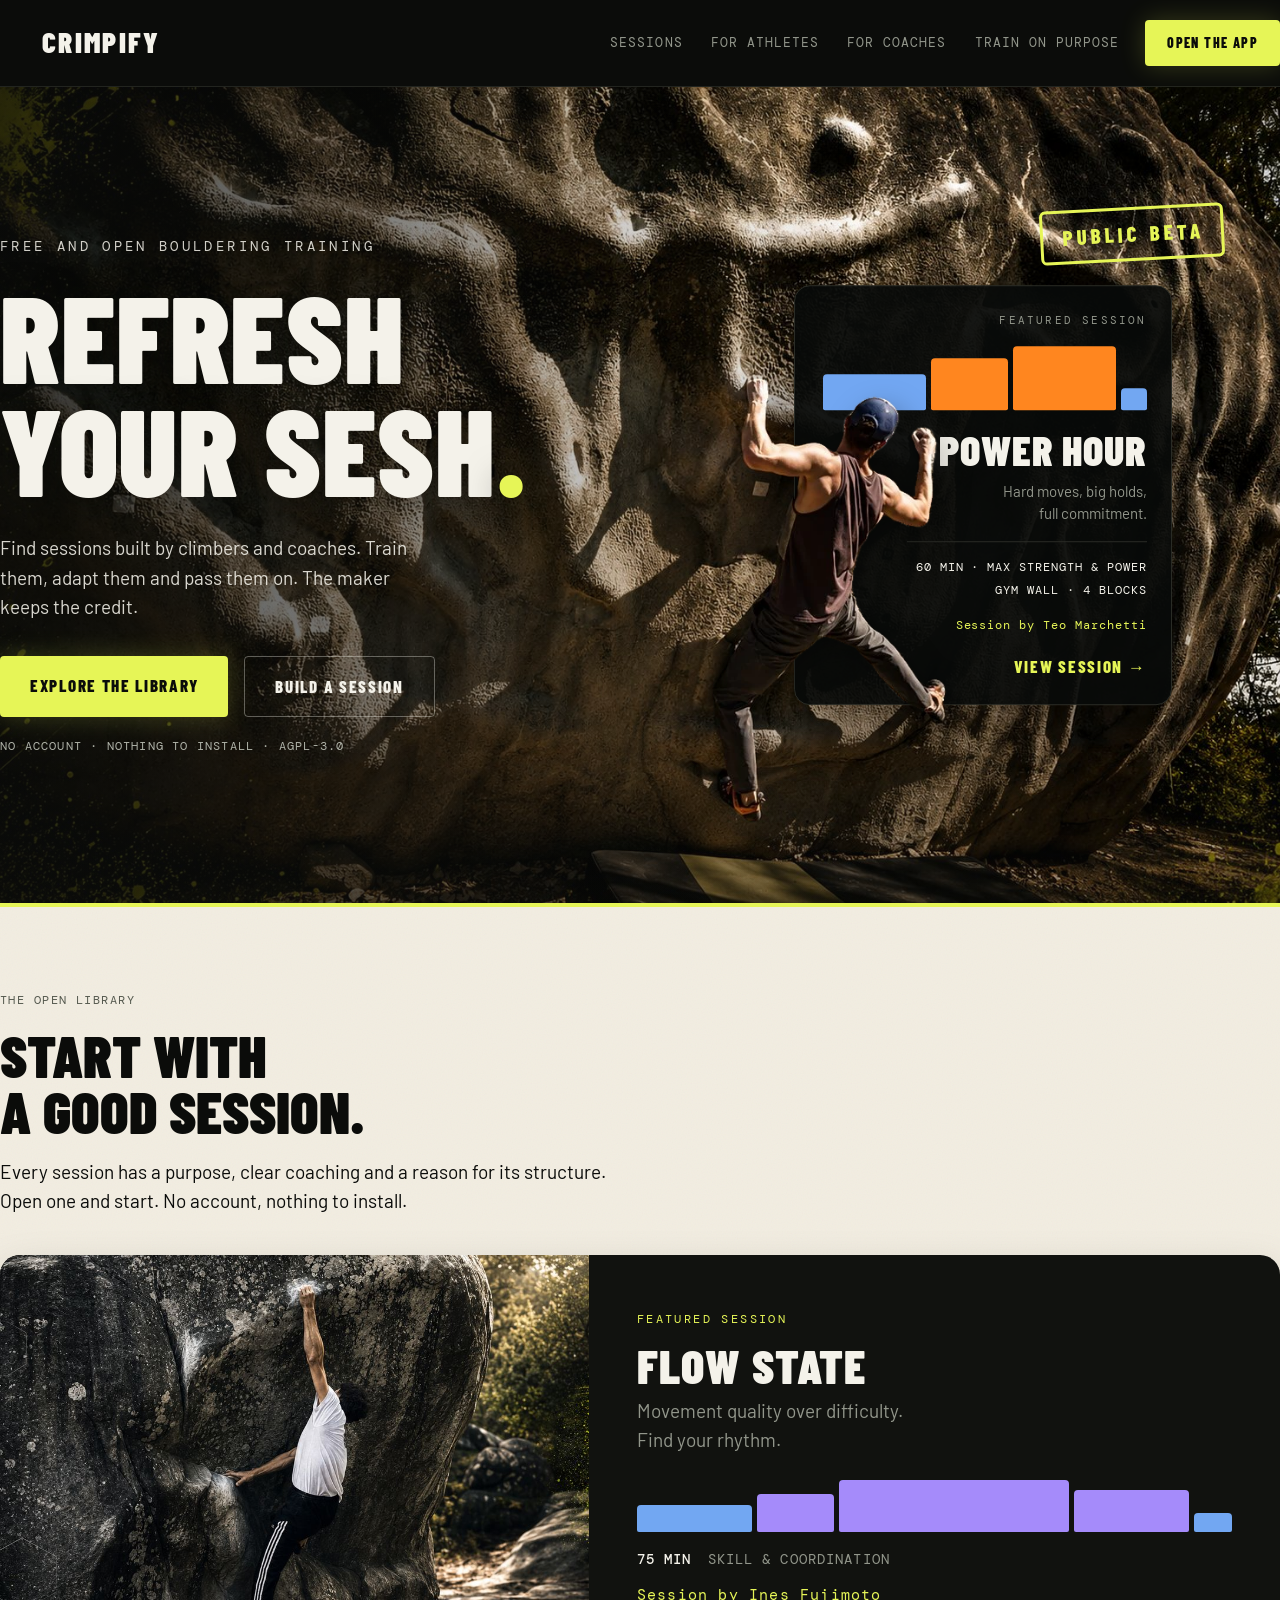
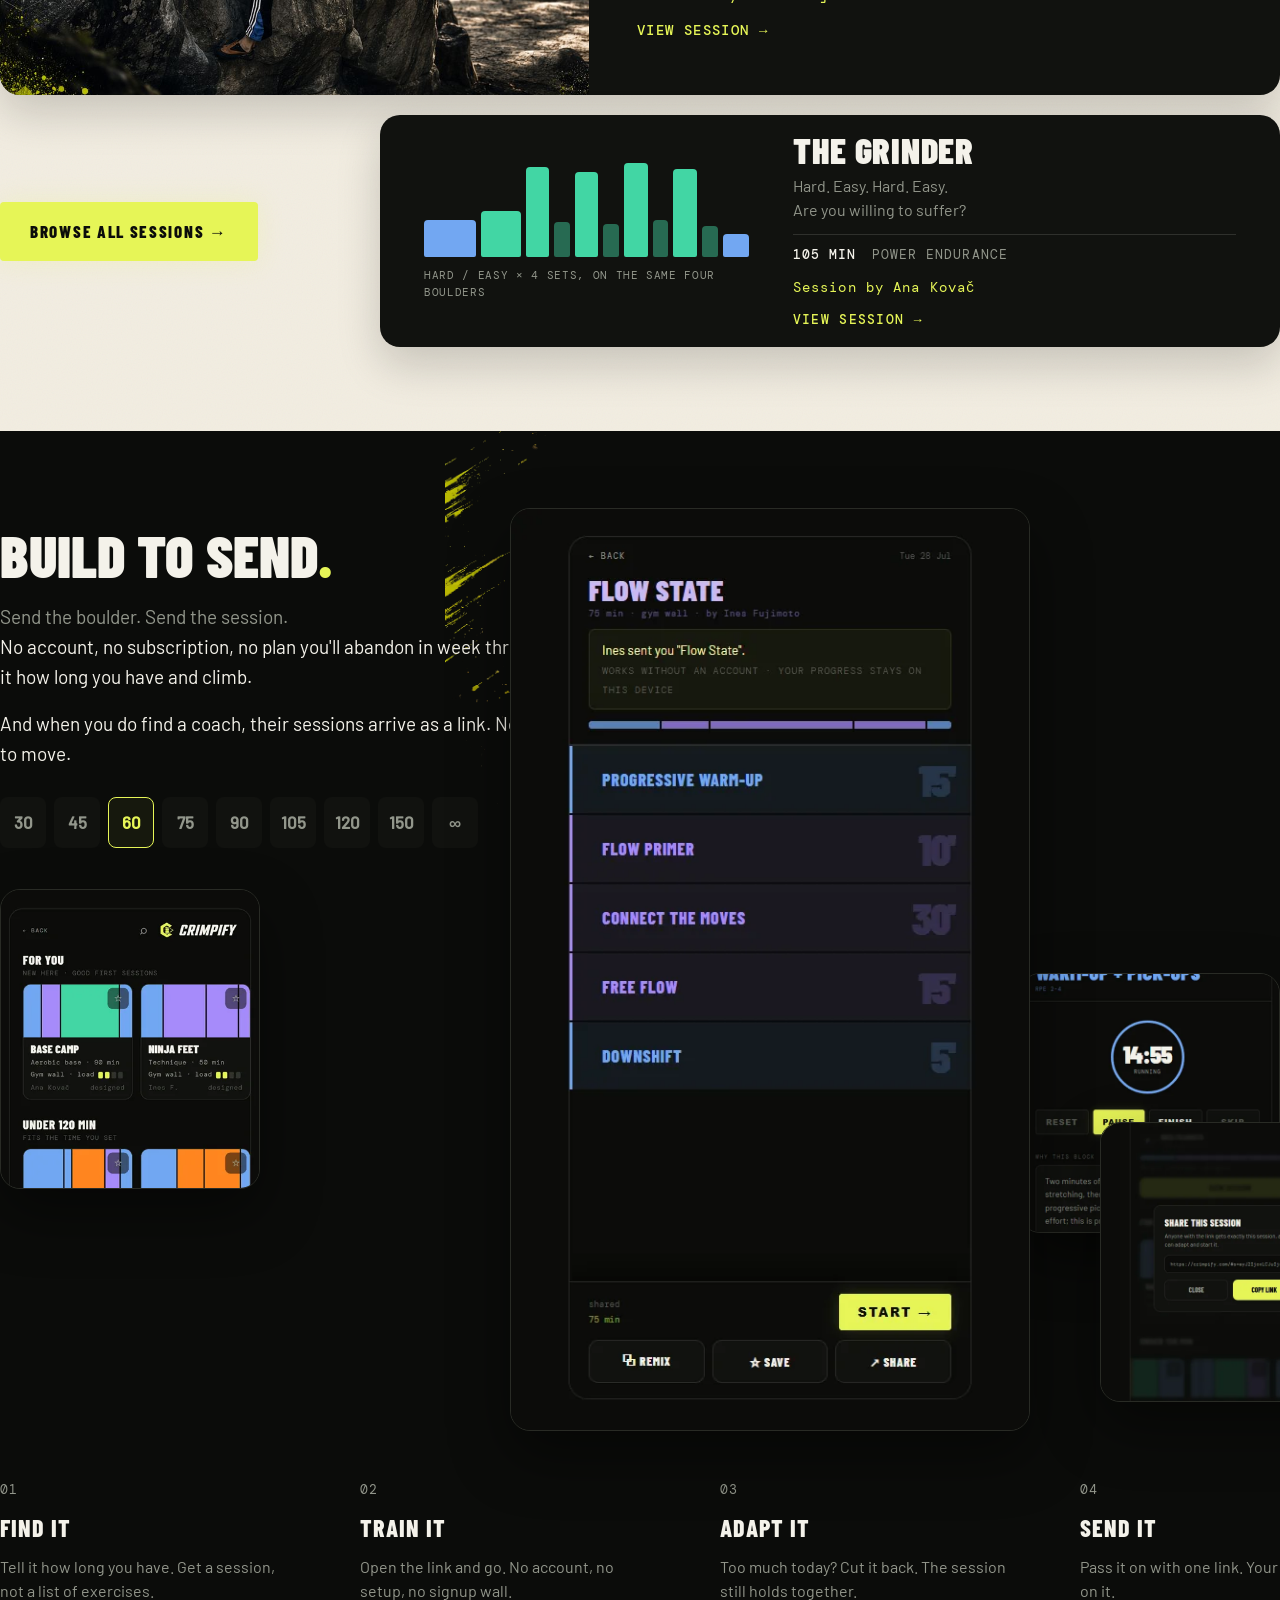
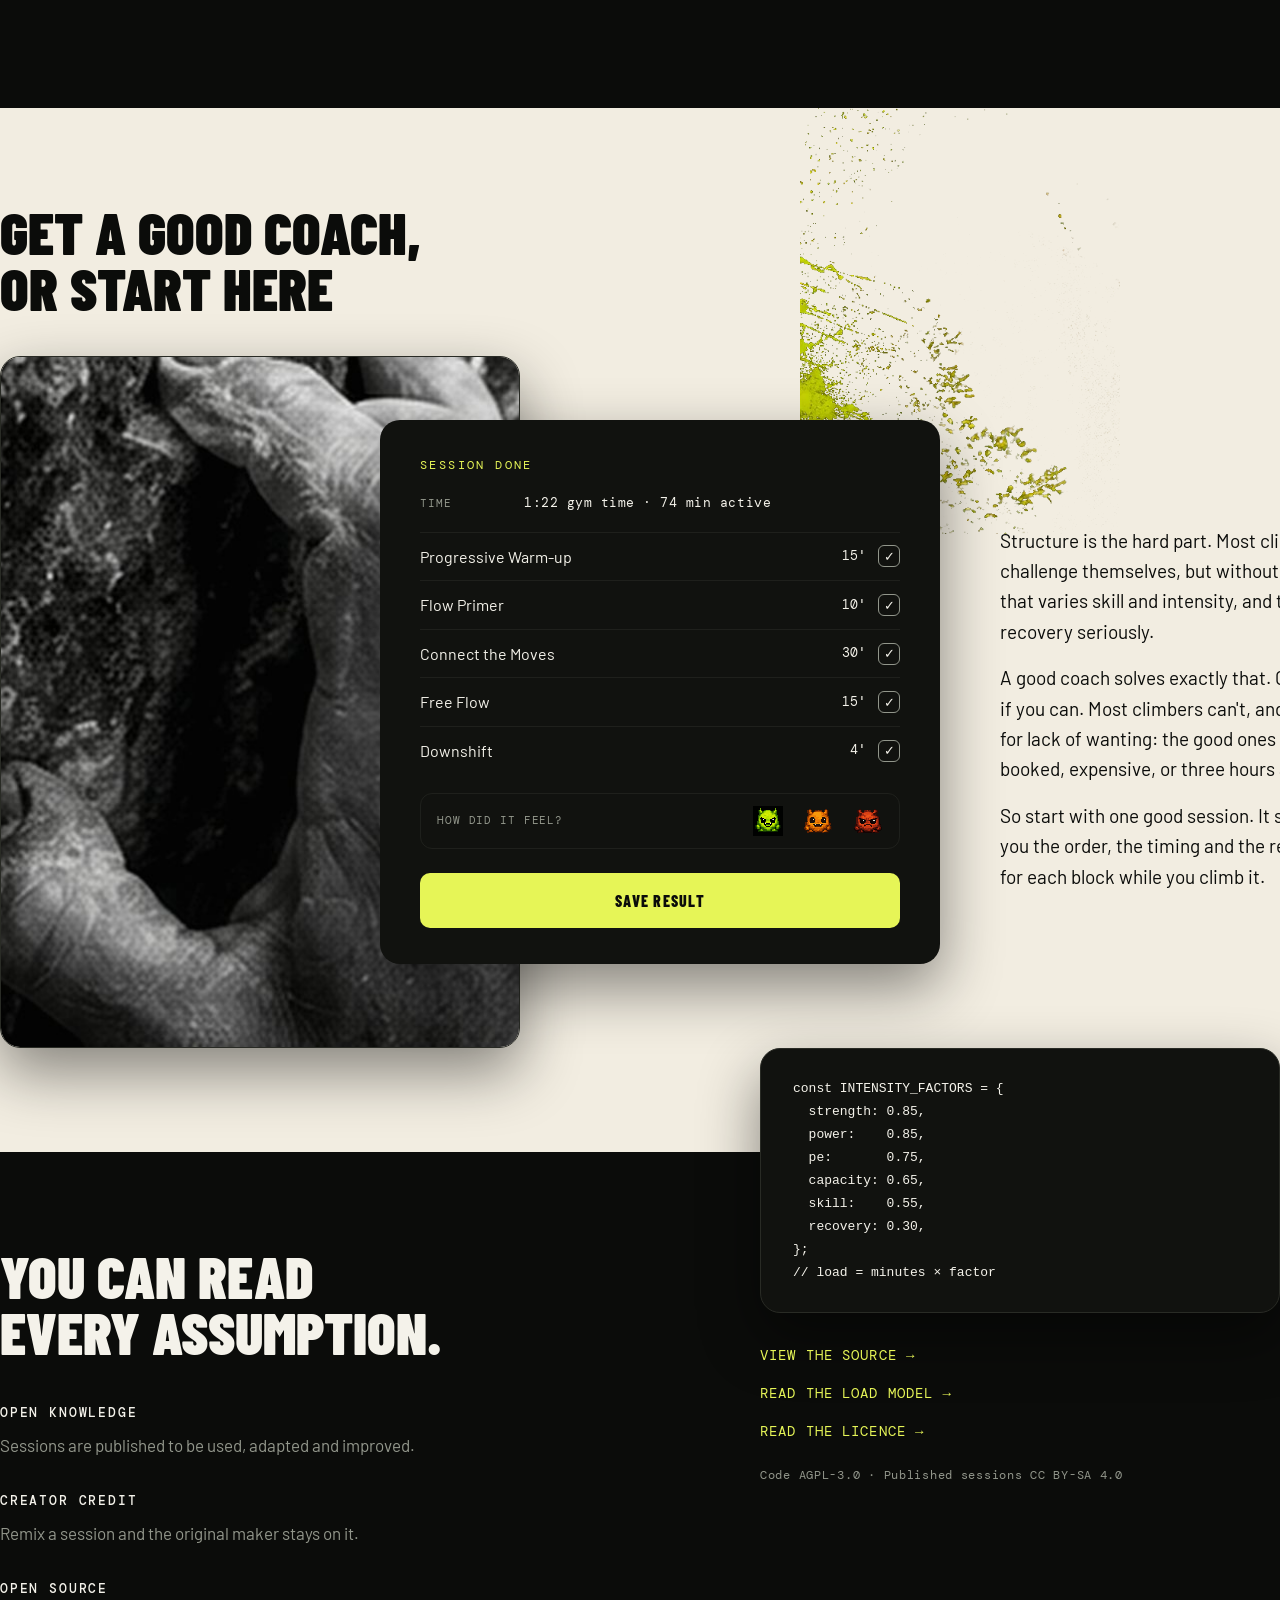
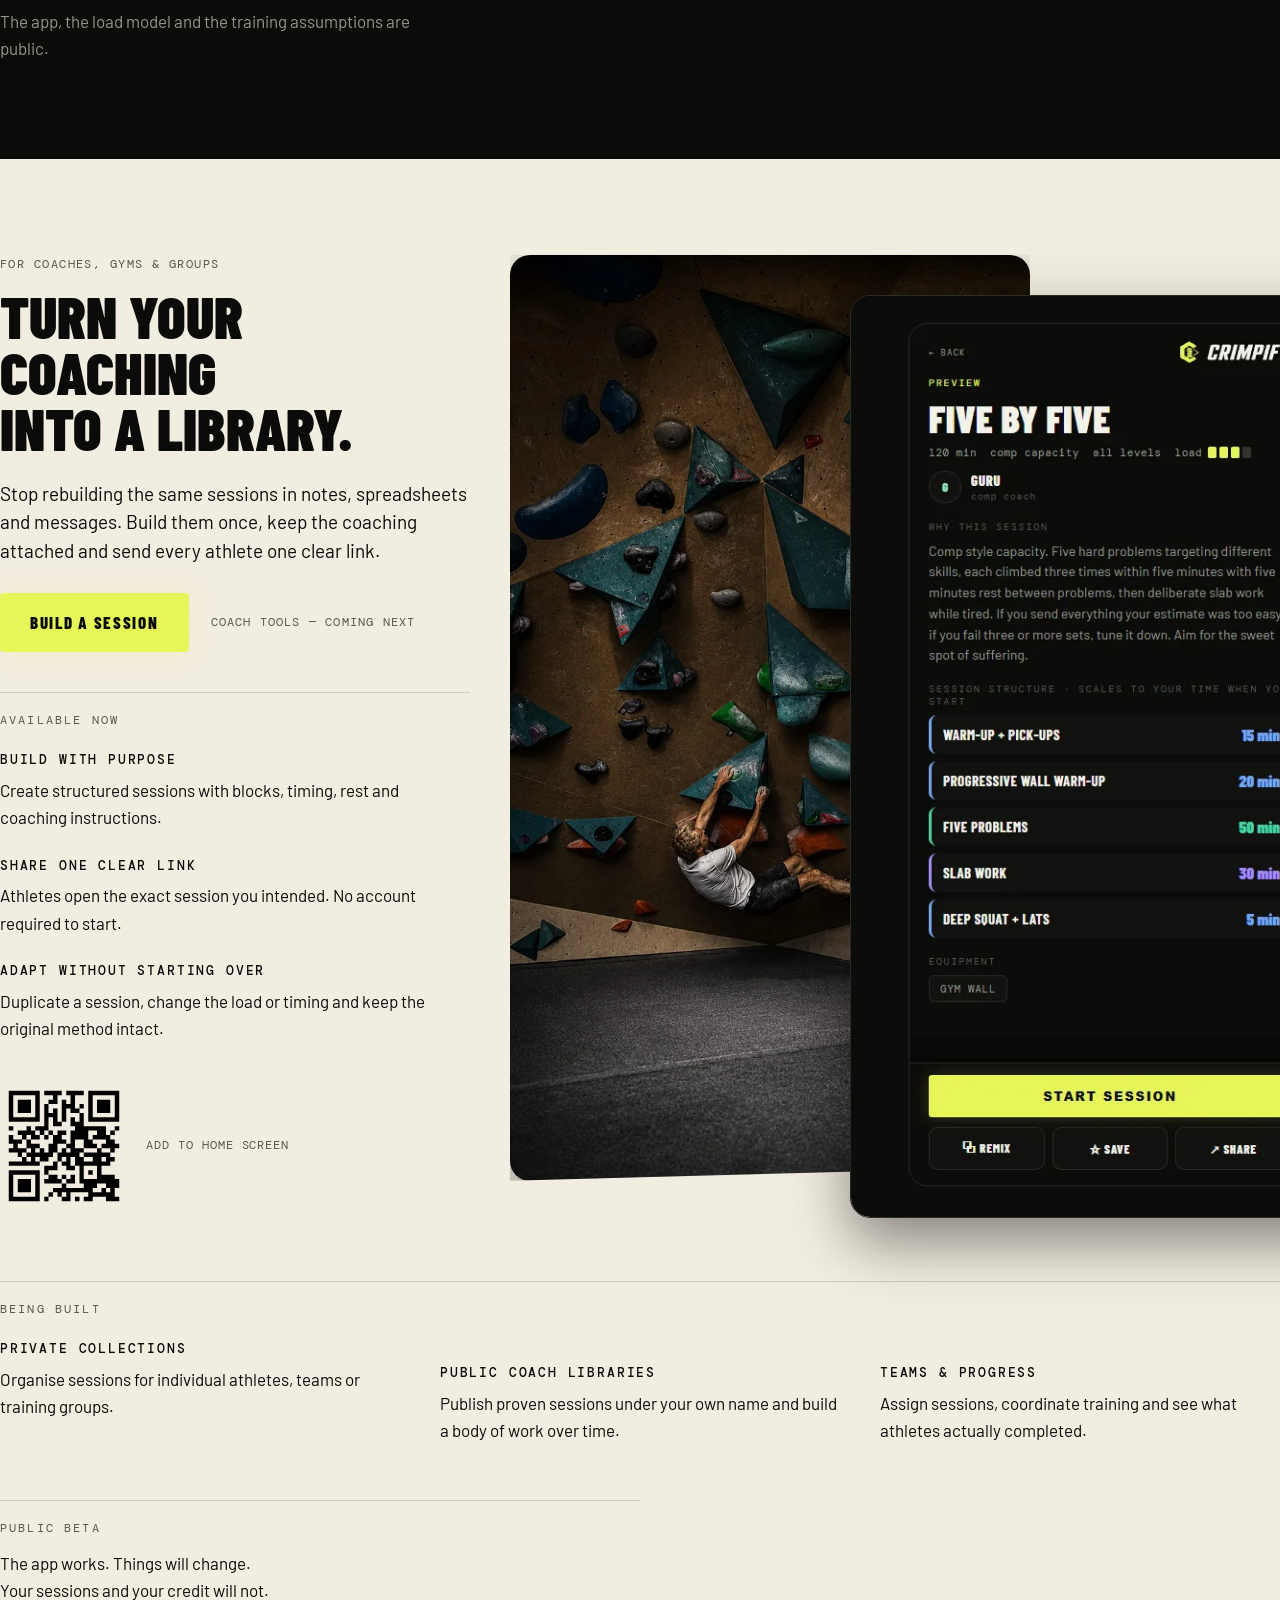
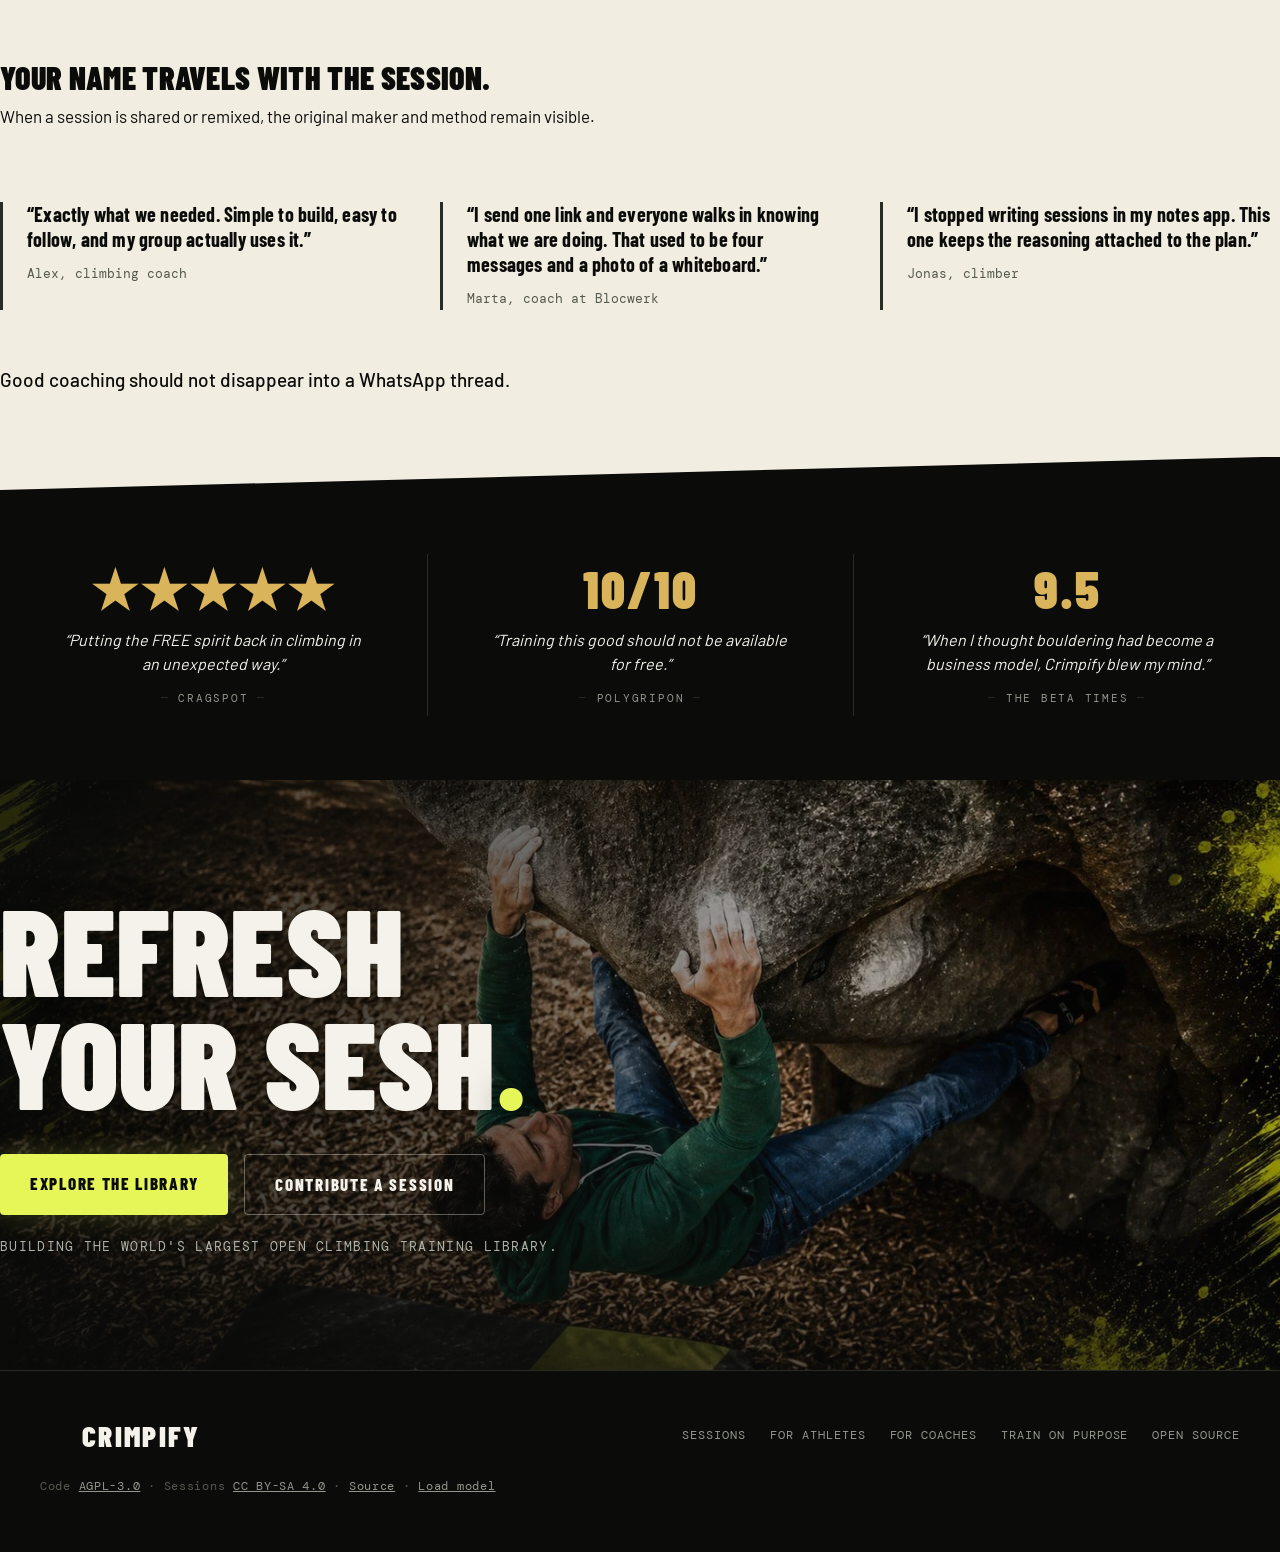
==== commit a67d4727: "site blok B: FOR ATHLETES gevuld met product Intro boven de vier stappen: geen account, geen abonnem" ====
--- a/why/index.html
+++ b/why/index.html
@@ -162,6 +162,24 @@
         <h2>Build to send<span class="dot">.</span></h2>
         <p class="band-sub">Send the boulder. Send the session.</p>
       </header>
+      <div class="send-intro">
+        <p>No account, no subscription, no plan you'll abandon in week three. Tell it how long you have and climb.</p>
+        <p>And when you do find a coach, their sessions arrive as a link. Nothing to move.</p>
+        <!-- echt UI-fragment: de tijd-chips van de landing (timeValues in
+             app.js, 30-150 + geen limiet); de brief noemde 15/30/45/60/90/120,
+             maar de echte interface wint van de briefwaardes -->
+        <div class="time-frag" role="img" aria-label="The time picker from the app: 30 to 150 minutes or no limit, 60 selected">
+          <div class="time-item"><span class="t-num">30</span></div>
+          <div class="time-item"><span class="t-num">45</span></div>
+          <div class="time-item active"><span class="t-num">60</span></div>
+          <div class="time-item"><span class="t-num">75</span></div>
+          <div class="time-item"><span class="t-num">90</span></div>
+          <div class="time-item"><span class="t-num">105</span></div>
+          <div class="time-item"><span class="t-num">120</span></div>
+          <div class="time-item"><span class="t-num">150</span></div>
+          <div class="time-item"><span class="t-num">&infin;</span></div>
+        </div>
+      </div>
       <!-- elke stap draagt zijn eigen scherm; het dominante venster
            (stap 02) kruist de bovenrand van de sectie; de cascade zelf
            draagt de beweging (acid-lijn bewust verwijderd, run 1) -->
--- a/why/assets/site.css
+++ b/why/assets/site.css
@@ -309,6 +309,15 @@
 .step-no { display:block; font-family:var(--mono); font-size:13px; letter-spacing:.1em; color:var(--dust); }
 .step-t { display:block; font-family:var(--disp); font-weight:800; font-size:24px; letter-spacing:.04em; text-transform:uppercase; margin-top:8px; }
 .step-b { display:block; font-size:16px; line-height:1.5; color:var(--dust); margin-top:8px; }
+/* intro boven de cascade + de echte tijd-chips van de landing
+   (waardes en stijl één-op-één uit app.js/style.css, niet nagetekend) */
+.send-intro { max-width:52ch; font-size:19px; line-height:1.6; }
+.send-intro p + p { margin-top:16px; }
+.time-frag { display:flex; flex-wrap:wrap; gap:8px; margin-top:28px; }
+.time-frag .time-item { width:46px; padding:9px 0; border-radius:8px; border:1px solid transparent; background:var(--carbon); text-align:center; }
+.time-frag .time-item.active { border-color:var(--acid); background:color-mix(in srgb, var(--acid) 5%, transparent); }
+.time-frag .t-num { font-size:17px; font-weight:900; color:var(--dust); line-height:1; }
+.time-frag .time-item.active .t-num { color:var(--acid); }
 
 /* ── sectie 4: TRAIN ON PURPOSE ── */
 .s-plan .band-head { margin-bottom:40px; }
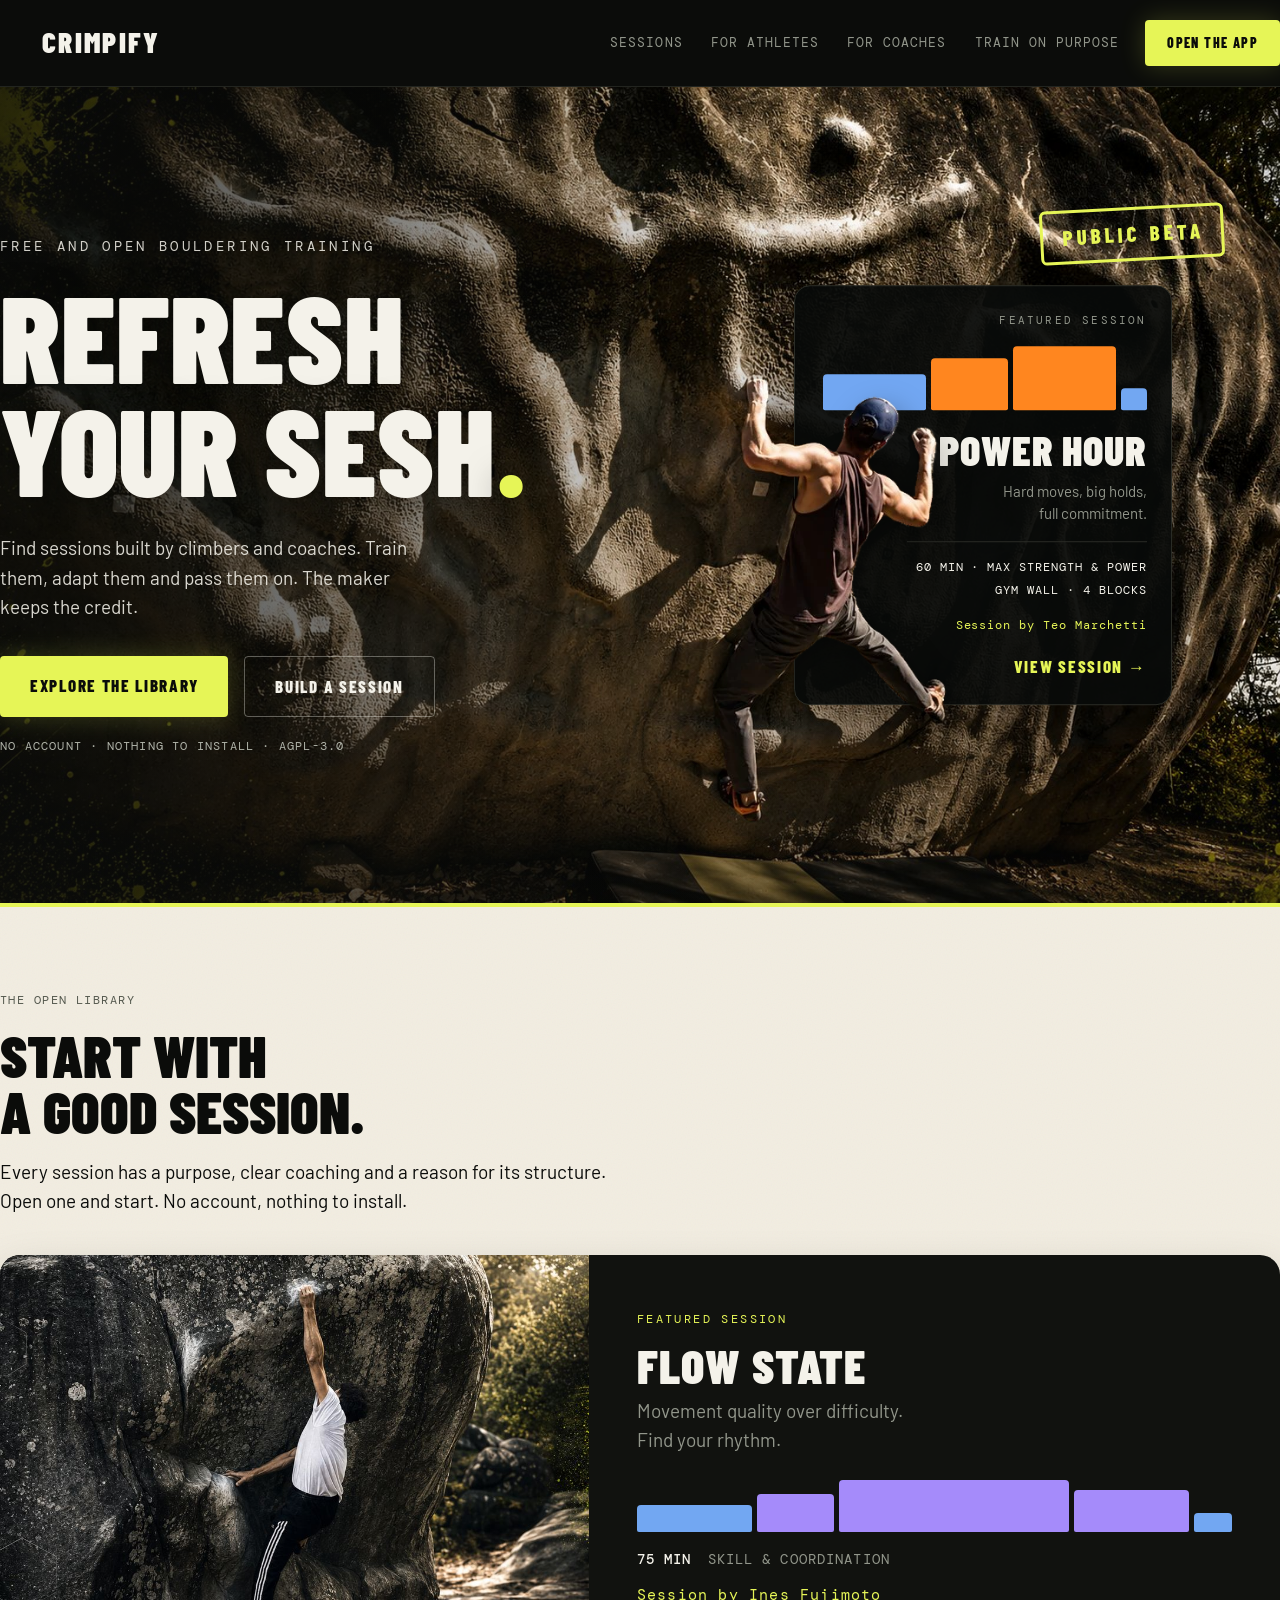
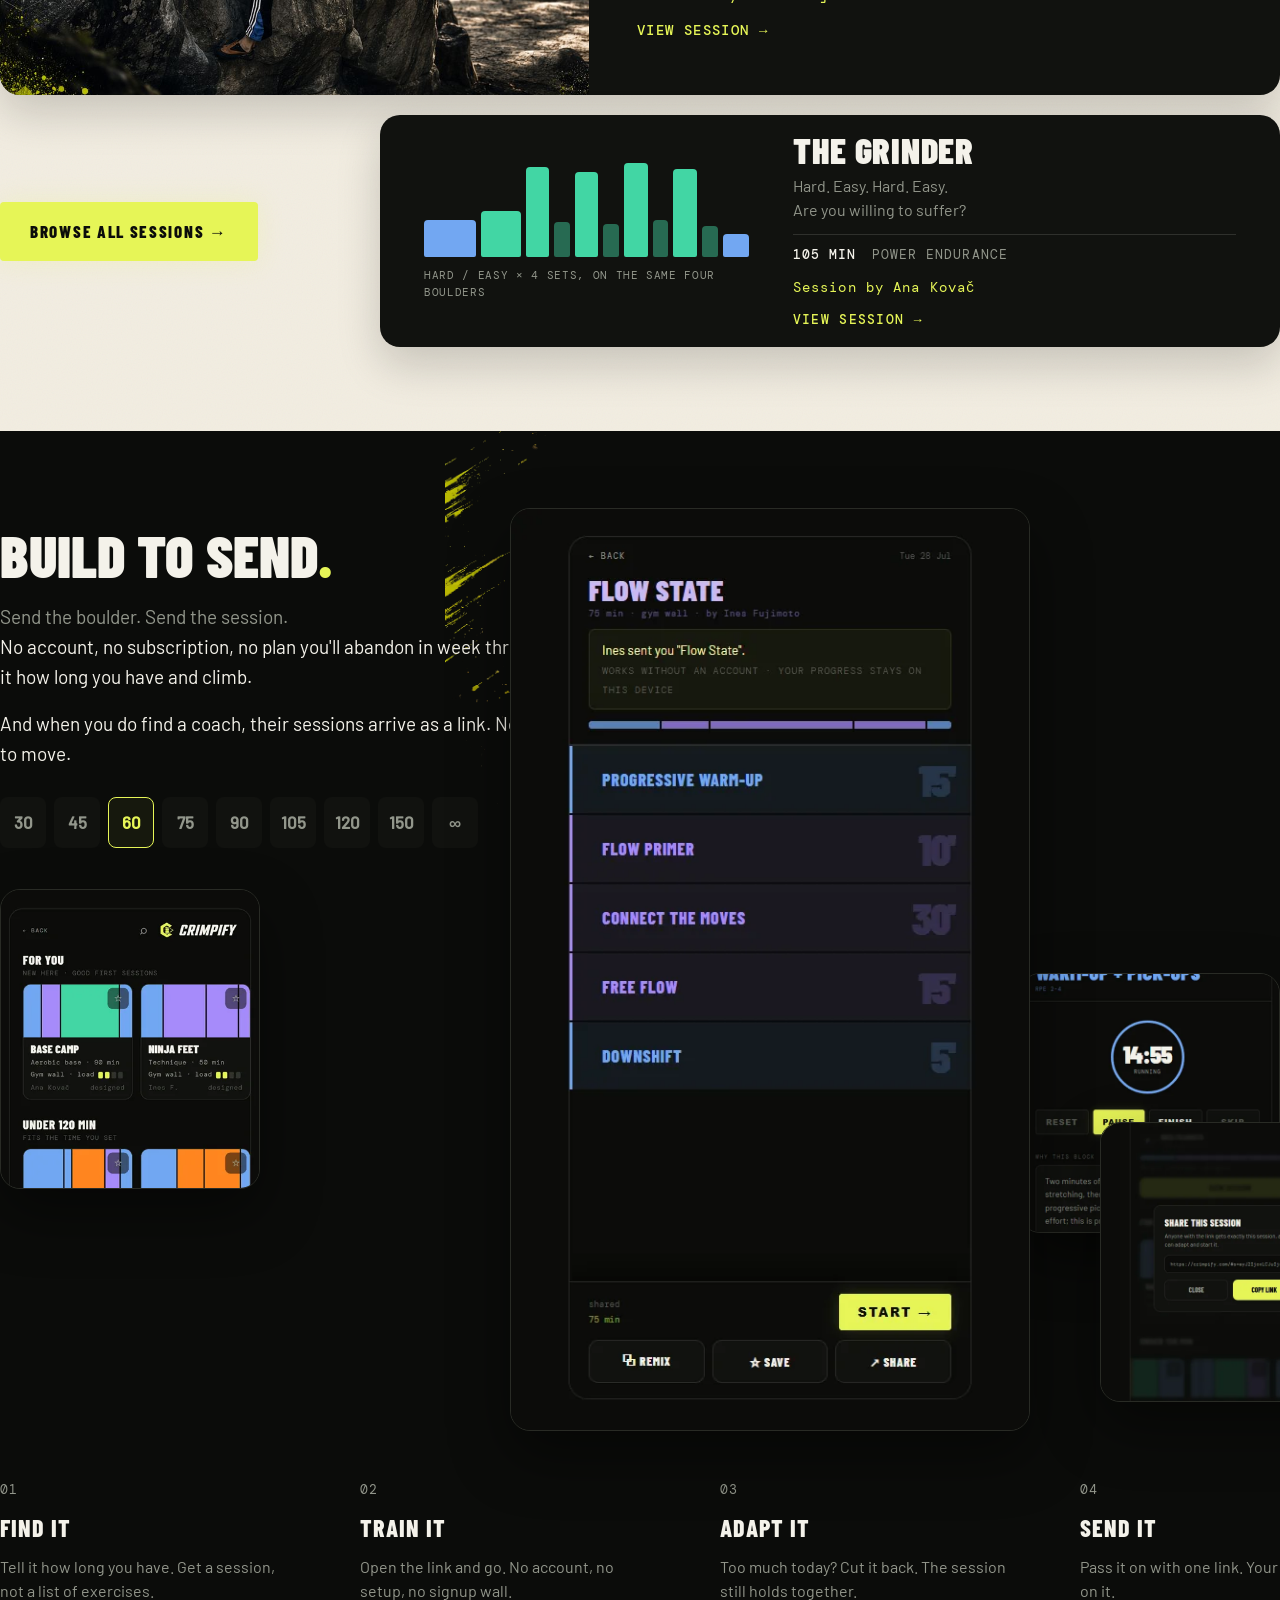
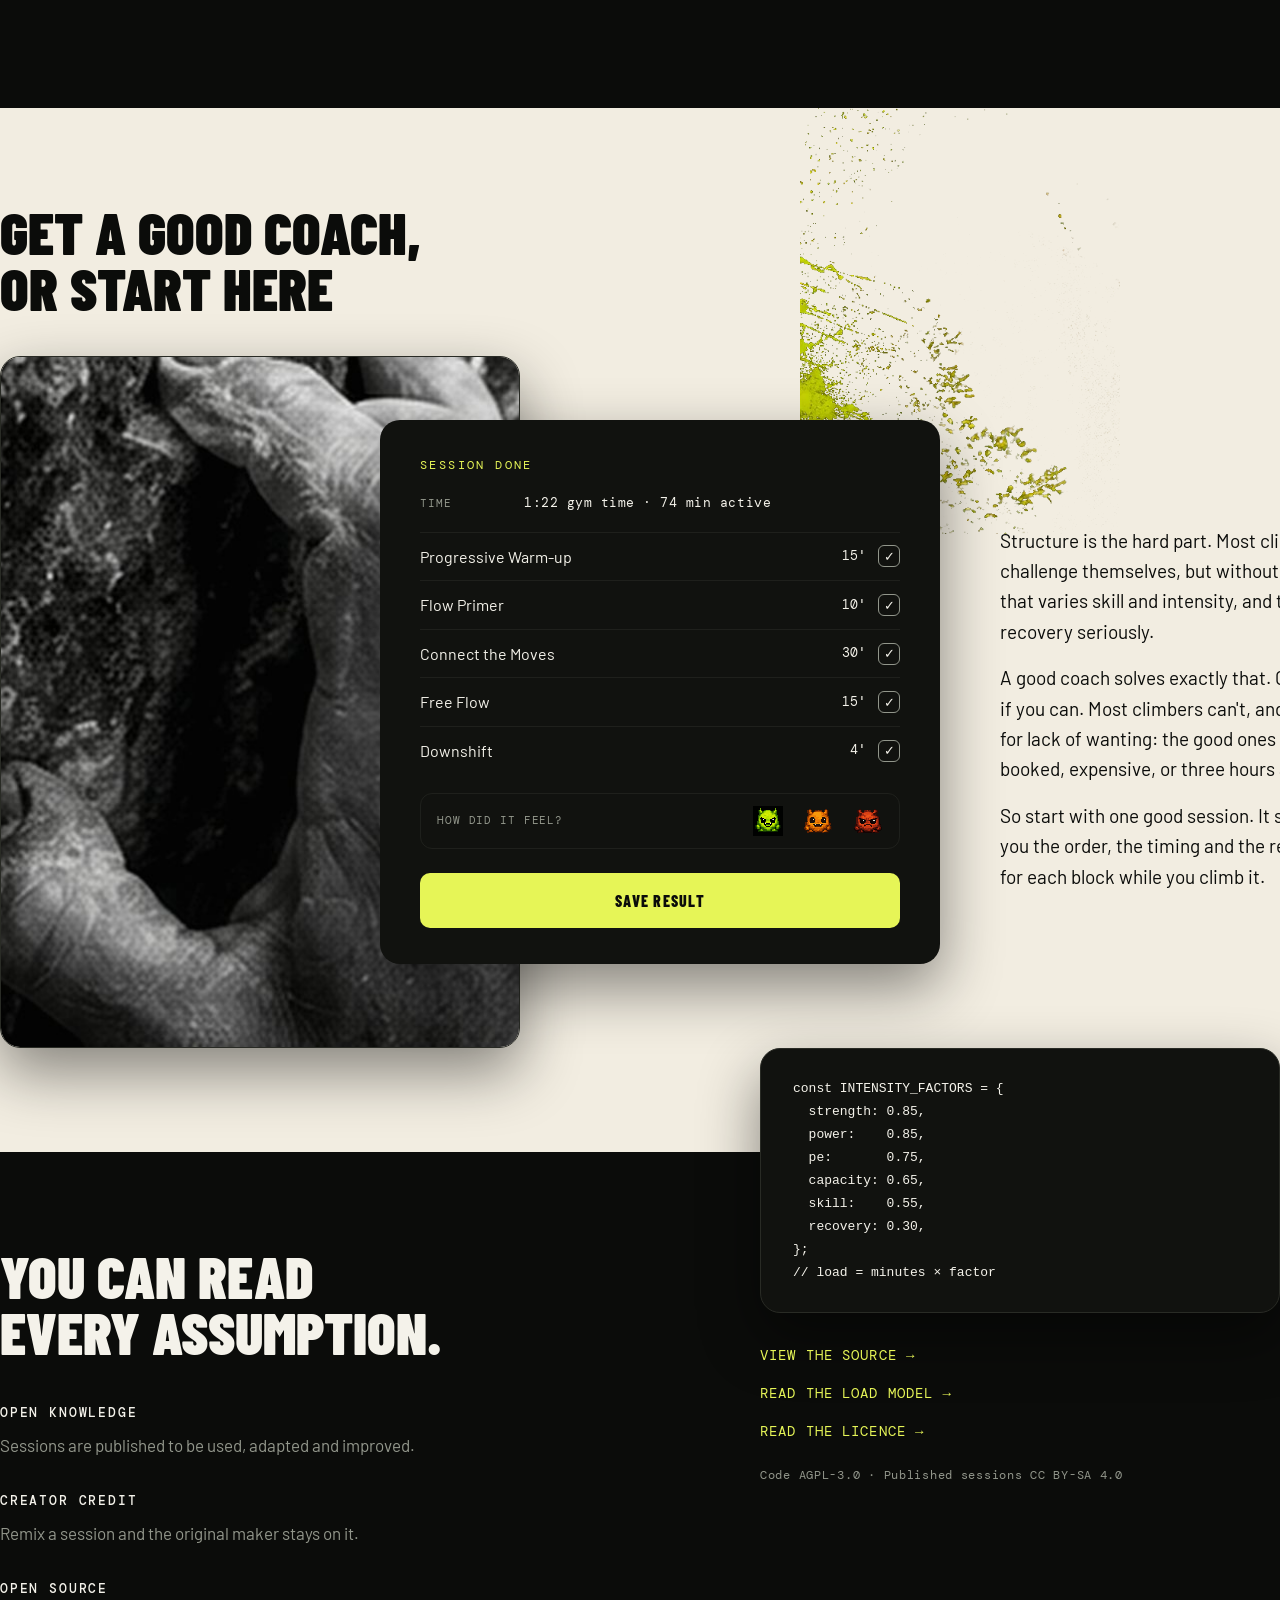
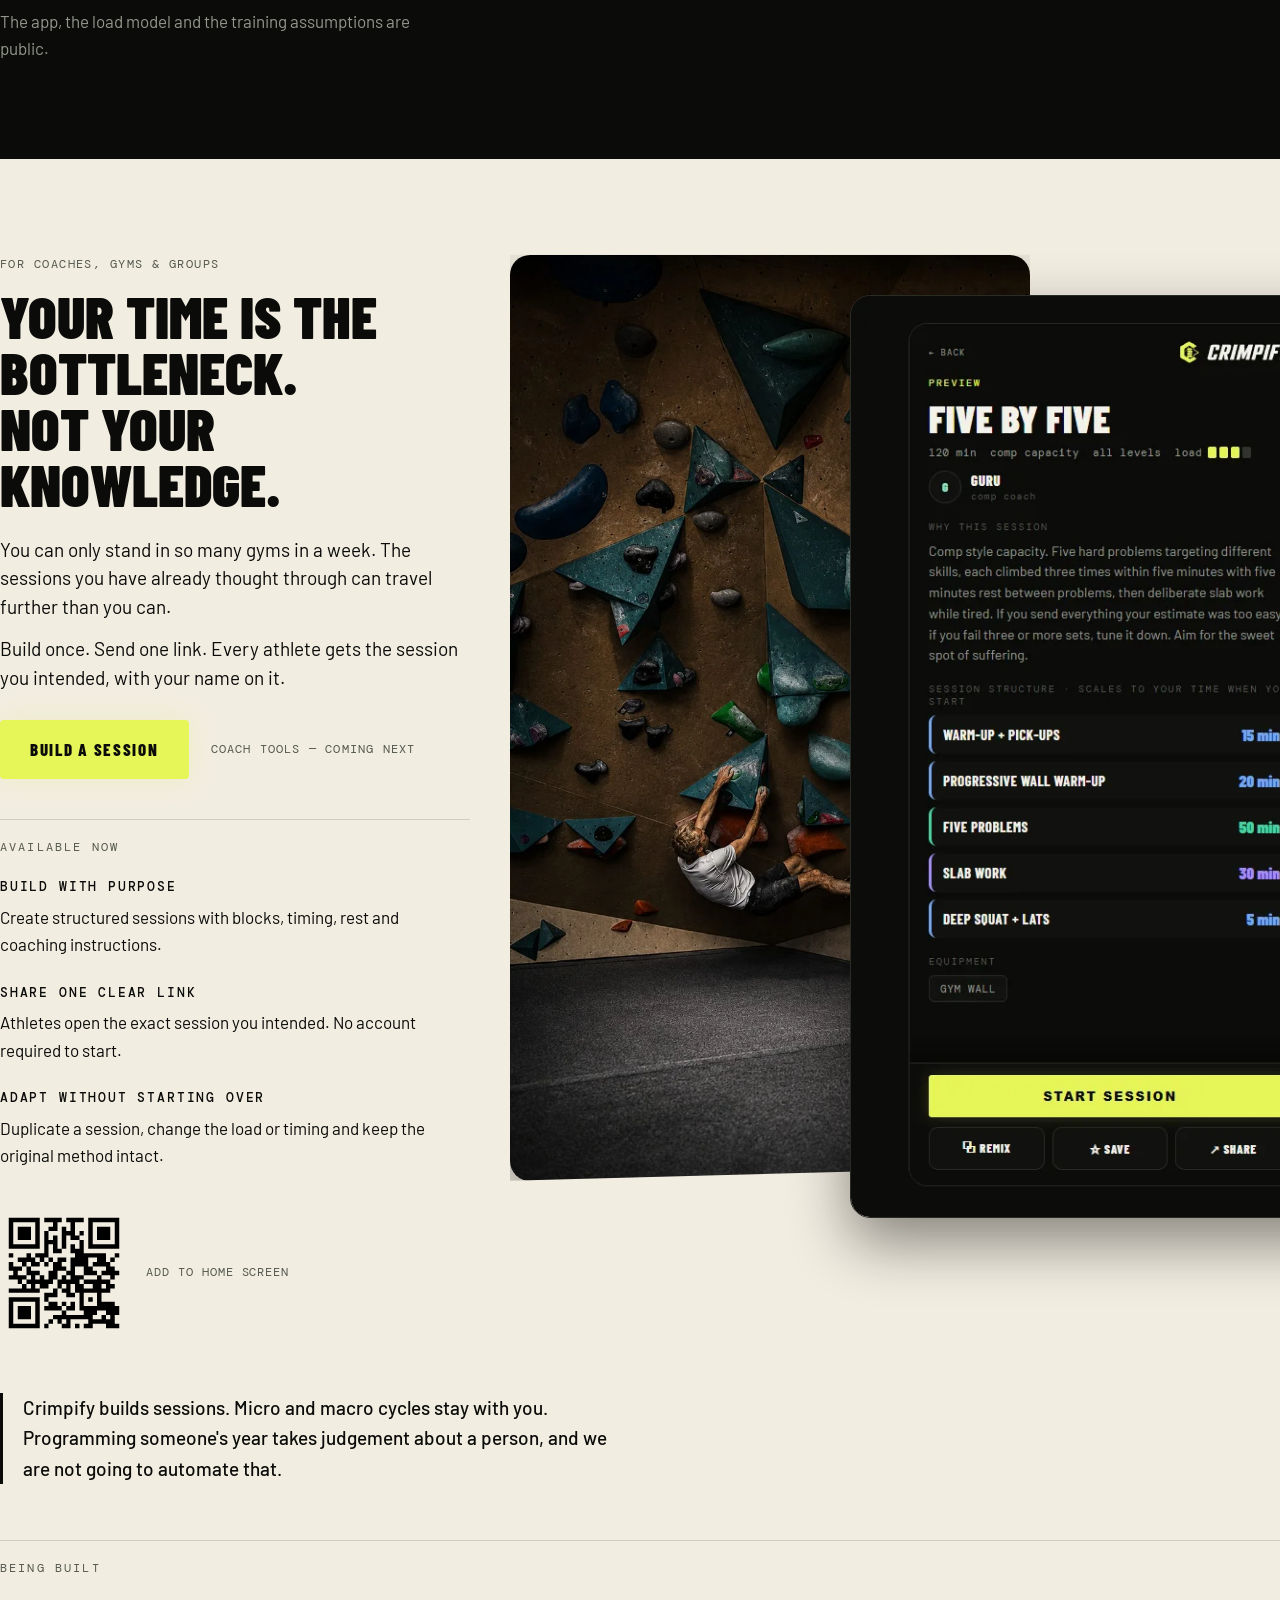
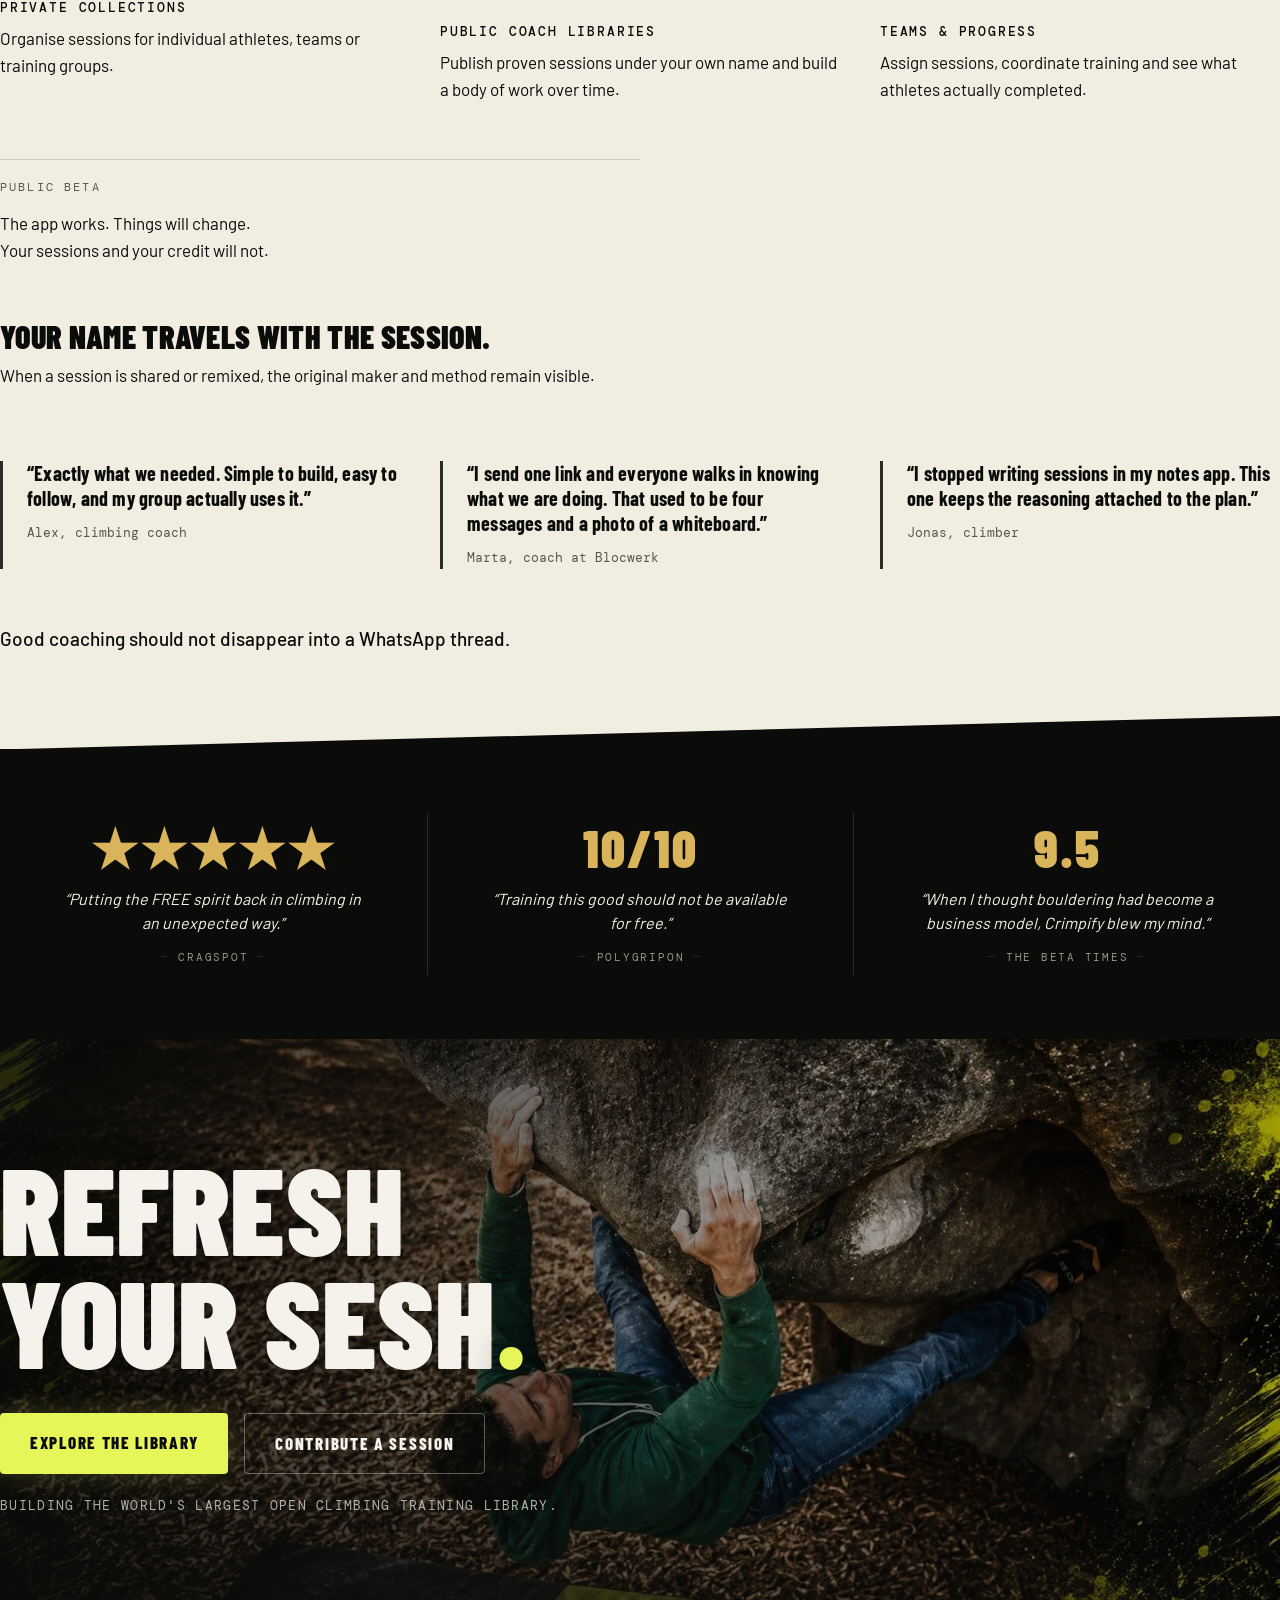
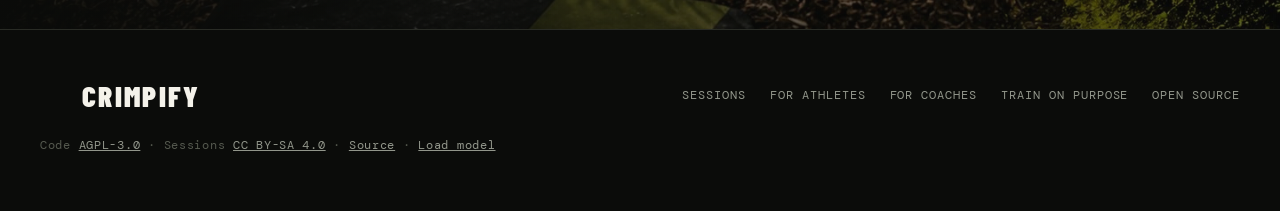
==== commit ca8d18f8: "site blok C: FOR COACHES verkoopt capaciteit, niet opslag Kop: Your time is the bottleneck. / Not yo" ====
--- a/why/index.html
+++ b/why/index.html
@@ -286,8 +286,9 @@
       <div class="coach-grid">
         <div class="coach-copy">
           <p class="coach-kicker">For coaches, gyms &amp; groups</p>
-          <h2>Turn your coaching<br>into a library.</h2>
-          <p class="coach-problem">Stop rebuilding the same sessions in notes, spreadsheets and messages. Build them once, keep the coaching attached and send every athlete one clear link.</p>
+          <h2>Your time is the bottleneck.<br>Not your knowledge.</h2>
+          <p class="coach-problem">You can only stand in so many gyms in a week. The sessions you have already thought through can travel further than you can.</p>
+          <p class="coach-problem">Build once. Send one link. Every athlete gets the session you intended, with your name on it.</p>
           <div class="coach-ctas">
             <a class="btn btn-acid" href="/#build">Build a session</a>
             <span class="coach-coming">Coach tools &mdash; coming next</span>
@@ -311,6 +312,9 @@
           <img class="shot coach-screen" src="assets/shot-coach-540.webp" width="540" height="960" loading="lazy" alt="A coach's session in Crimpify: Five by Five with its blocks, coach credit and start action">
         </div>
       </div>
+      <!-- de weigering: een uitgesproken grens vertelt een professional
+           dat het gereedschap zijn admin overneemt, niet zijn werk -->
+      <p class="coach-refusal">Crimpify builds sessions. Micro and macro cycles stay with you. Programming someone's year takes judgement about a person, and we are not going to automate that.</p>
       <!-- wat er wordt gebouwd: intentie, geen beschikbaarheid; items uit
            backlog/strategie (completions, coach model, coach-met-groep) -->
       <div class="coach-next">
--- a/why/assets/site.css
+++ b/why/assets/site.css
@@ -364,6 +364,9 @@
 /* ── sectie 6: FOR COACHES AND GYMS — volwaardig hoofdstuk ── */
 .coach-kicker { font-family:var(--mono); font-size:12px; letter-spacing:.12em; text-transform:uppercase; color:var(--disabled); margin-bottom:14px; }
 .coach-problem { font-size:19px; line-height:1.5; max-width:44ch; margin-top:24px; }
+.coach-problem + .coach-problem { margin-top:14px; }
+/* de weigering: eigen statement tussen Available now en Being built */
+.coach-refusal { font-size:19px; line-height:1.6; font-weight:500; max-width:56ch; margin-top:56px; padding-left:20px; border-left:3px solid var(--ink); }
 .coach-ctas { display:flex; align-items:center; gap:22px; margin-top:28px; flex-wrap:wrap; }
 .coach-coming { font-family:var(--mono); font-size:12px; letter-spacing:.1em; text-transform:uppercase; color:var(--disabled); }
 .group-label { font-family:var(--mono); font-size:12px; letter-spacing:.18em; text-transform:uppercase; color:var(--disabled); margin-top:40px; border-top:1px solid color-mix(in srgb, var(--ink) 14%, transparent); padding-top:18px; }
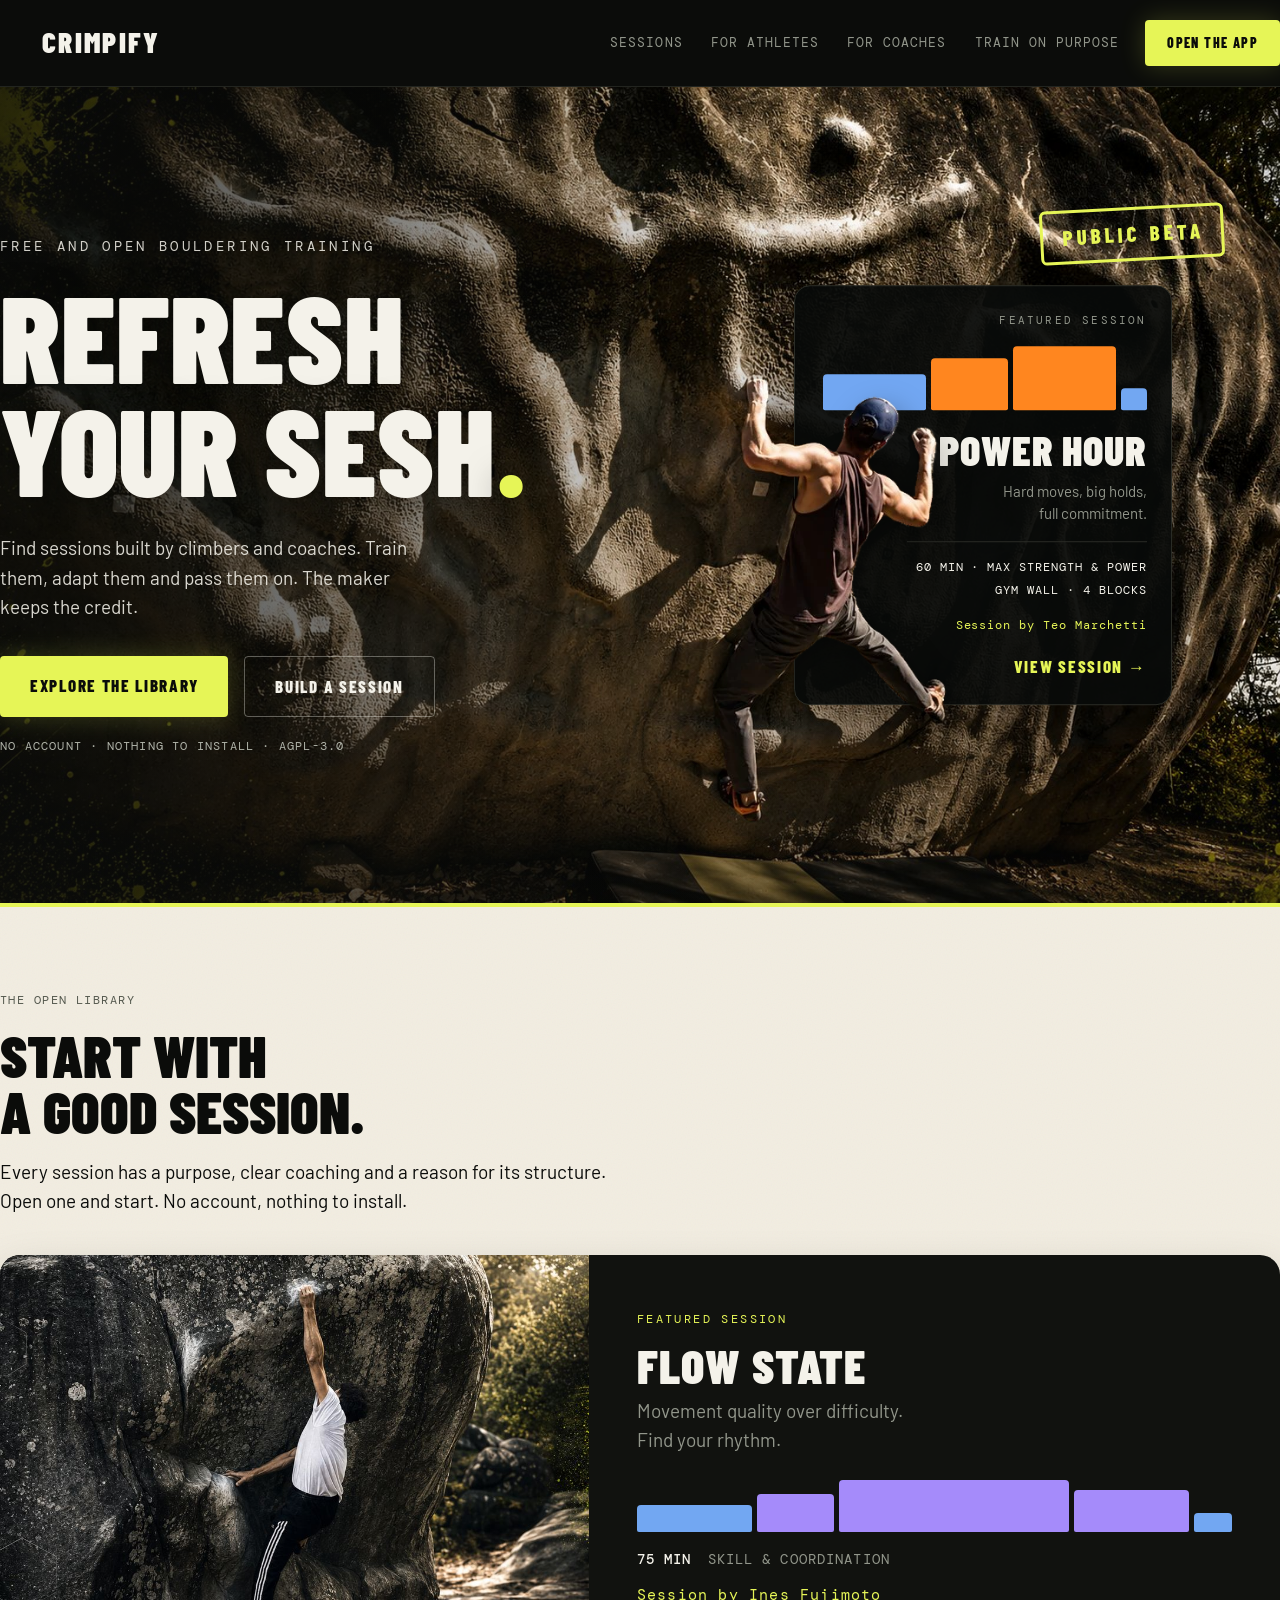
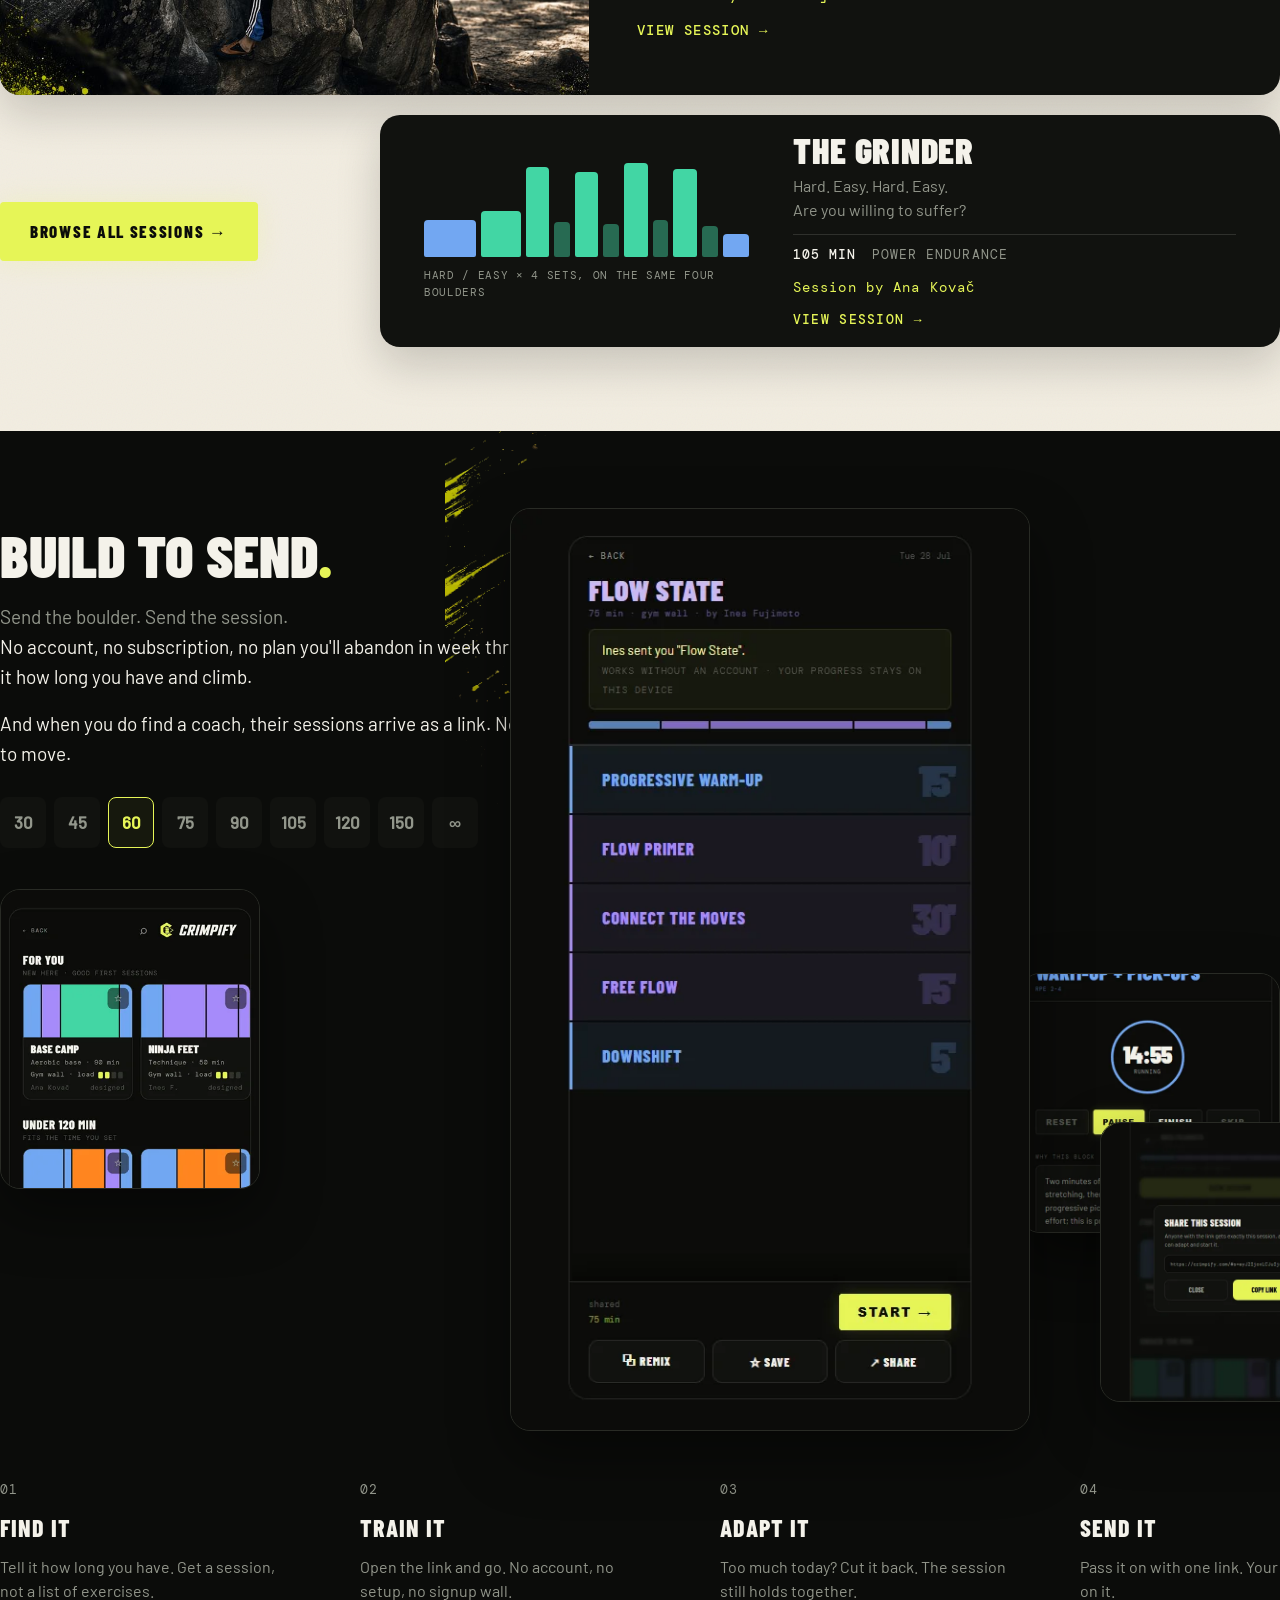
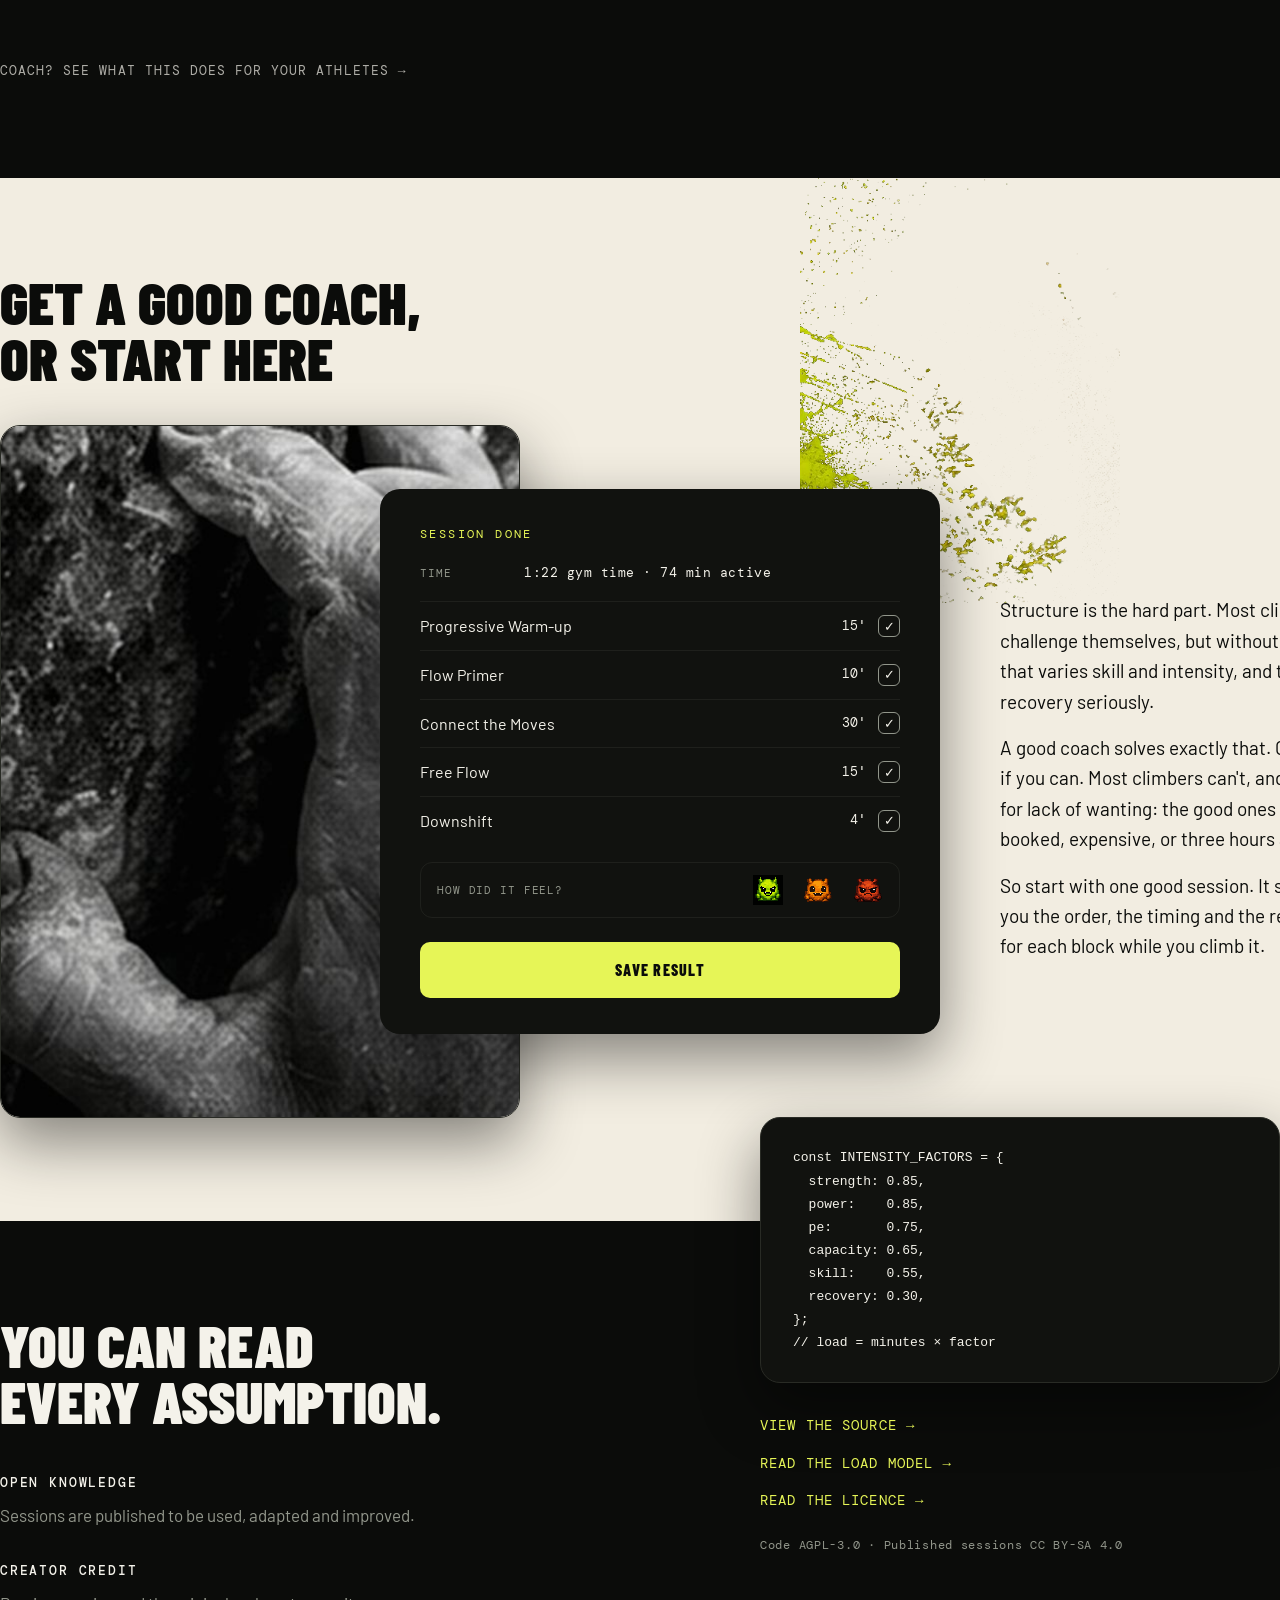
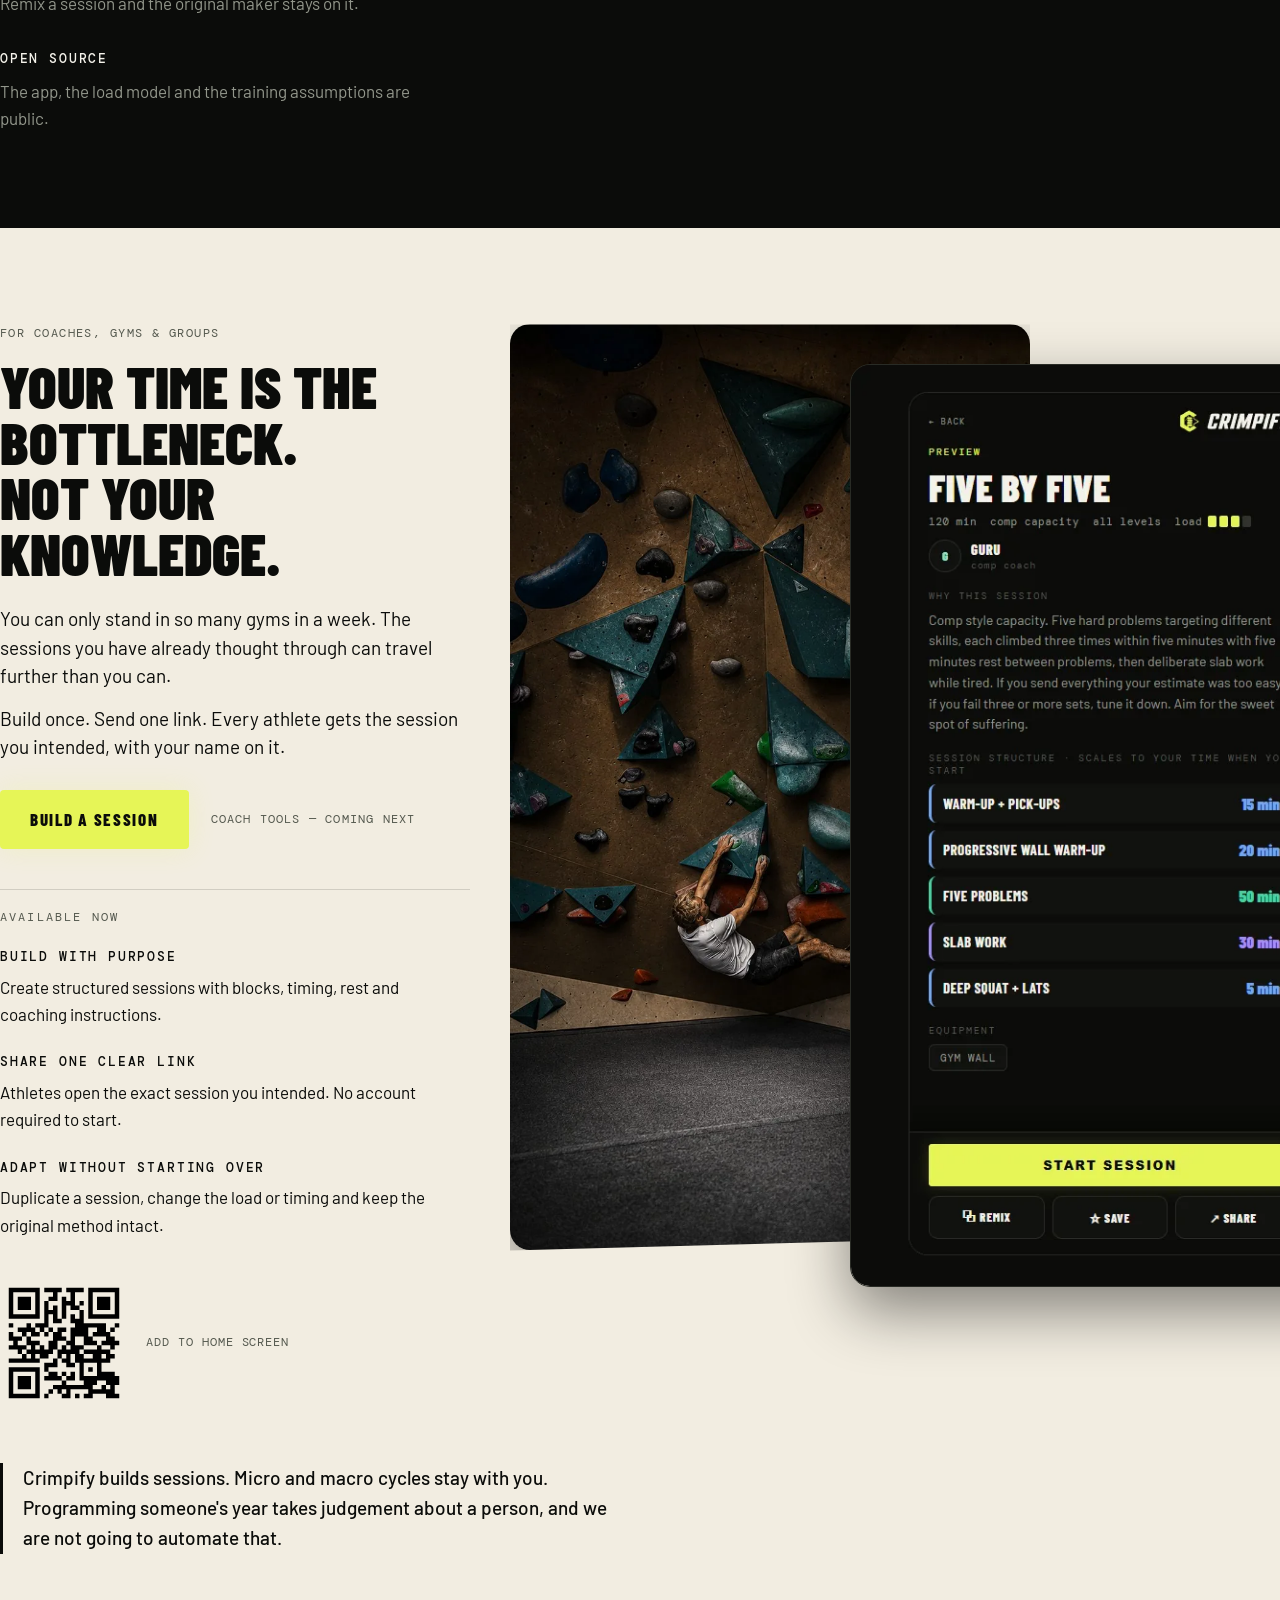
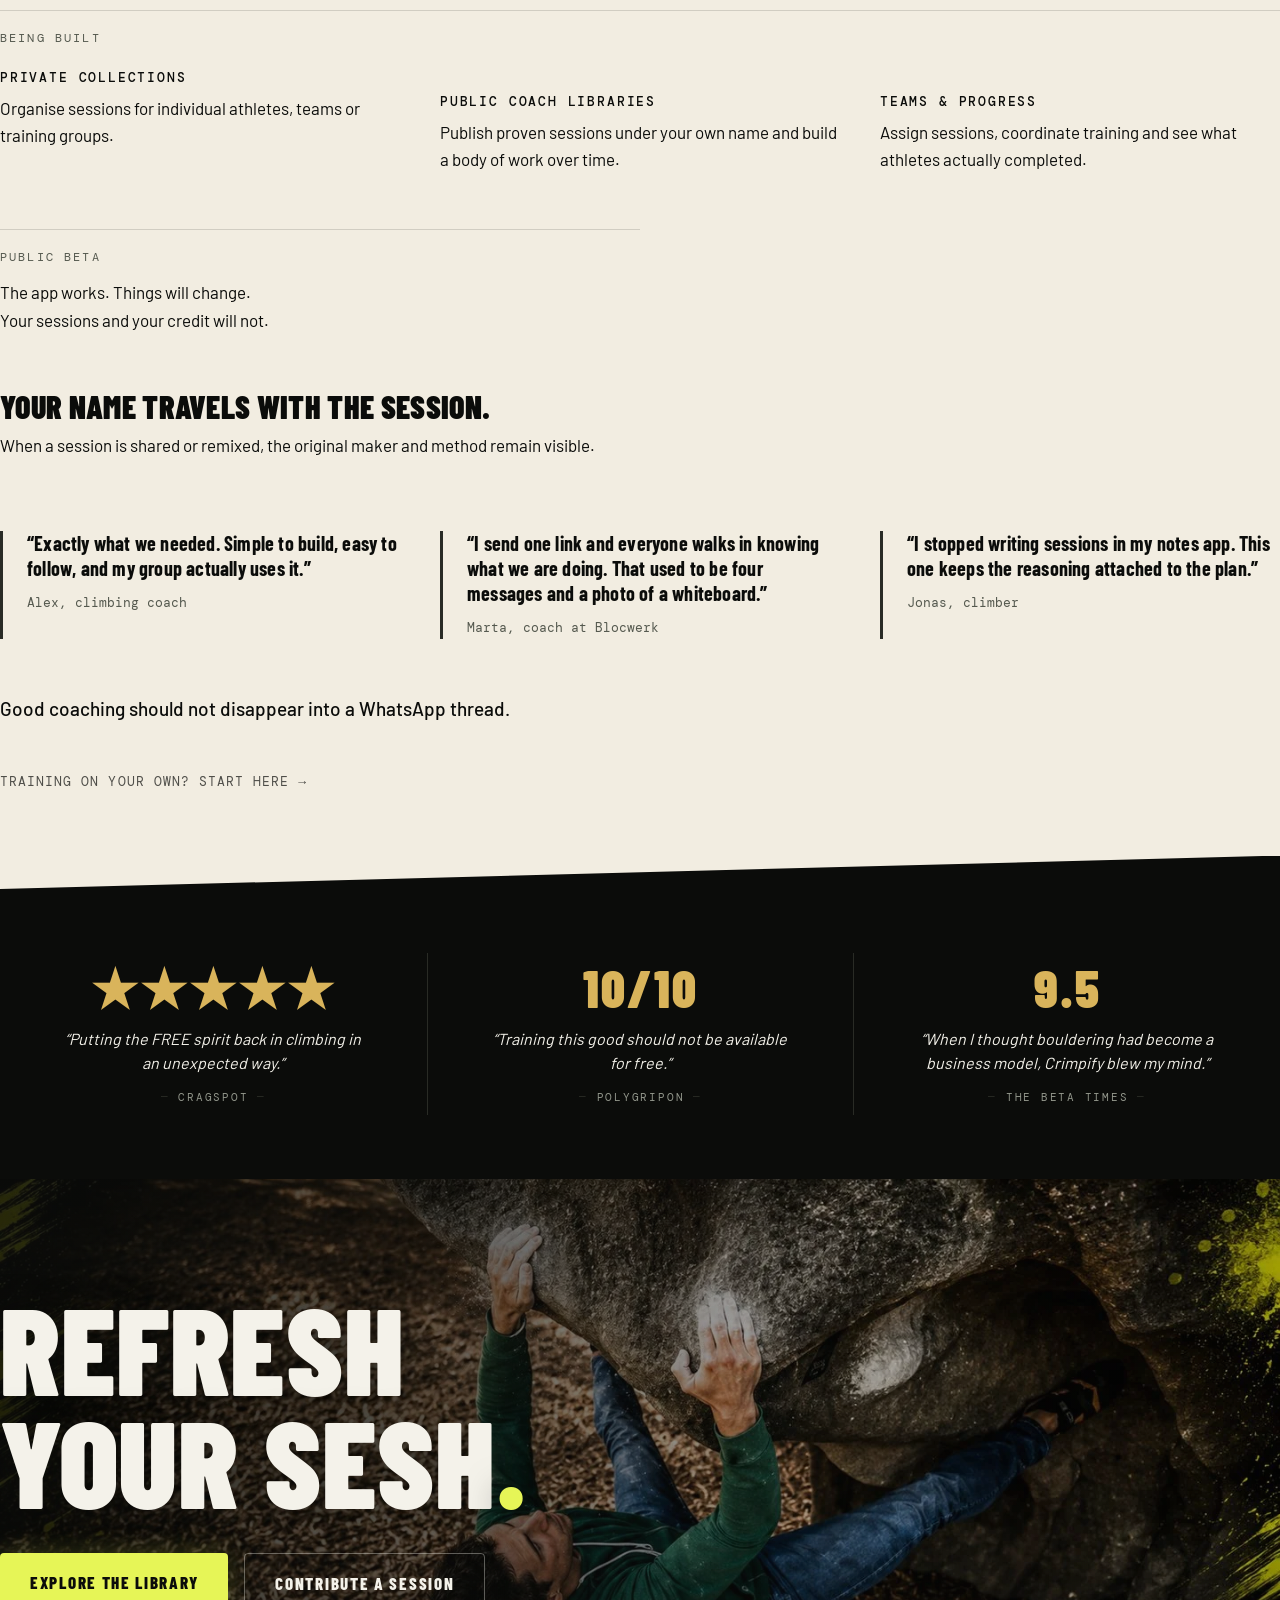
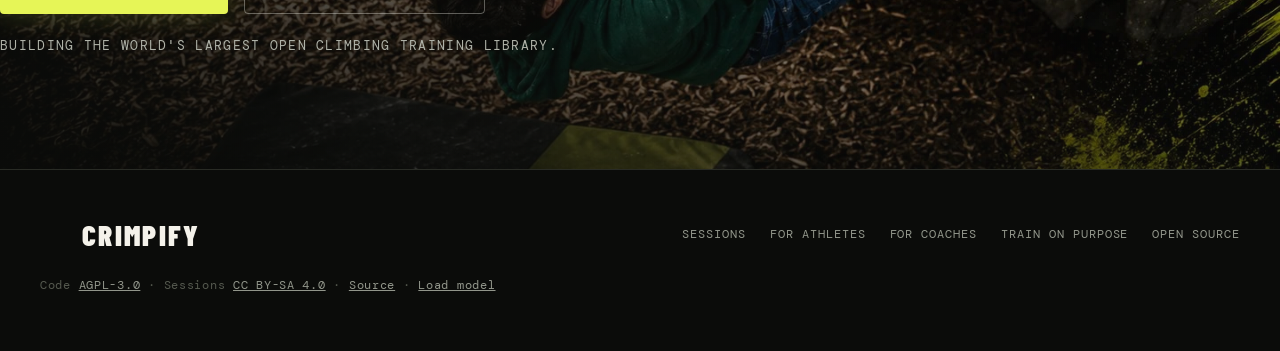
==== commit 5d154cee: "site blok D: stille kruislinks tussen de doelgroep-hoofdstukken FOR ATHLETES eindigt met een link na" ====
--- a/why/index.html
+++ b/why/index.html
@@ -203,6 +203,7 @@
           </li>
         </ol>
       </div>
+      <p class="x-link"><a href="#coaches">Coach? See what this does for your athletes &#8594;</a></p>
     </div>
   </section>
 
@@ -348,6 +349,7 @@
         </figure>
       </div>
       <p class="coach-close">Good coaching should not disappear into a WhatsApp thread.</p>
+      <p class="x-link"><a href="#athletes">Training on your own? Start here &#8594;</a></p>
     </div>
   </section>
 
--- a/why/assets/site.css
+++ b/why/assets/site.css
@@ -381,6 +381,10 @@
 .coach-credit h3 { font-family:var(--disp); font-weight:900; font-size:32px; letter-spacing:.01em; text-transform:uppercase; line-height:1; }
 .coach-credit p { font-size:17px; line-height:1.6; margin-top:10px; }
 .coach-close { font-size:19px; line-height:1.5; font-weight:500; max-width:52ch; margin-top:56px; }
+/* stille kruislink aan het eind van beide doelgroep-hoofdstukken */
+.x-link { margin-top:44px; }
+.x-link a { font-family:var(--mono); font-size:13px; letter-spacing:.08em; text-transform:uppercase; text-decoration:none; color:inherit; opacity:.7; }
+.x-link a:hover { opacity:1; }
 .coach-points { margin-top:20px; }
 .coach-point h3 { font-family:var(--mono); font-weight:500; font-size:13px; letter-spacing:.14em; text-transform:uppercase; }
 .coach-point p { font-size:17px; line-height:1.6; max-width:44ch; margin-top:6px; }
